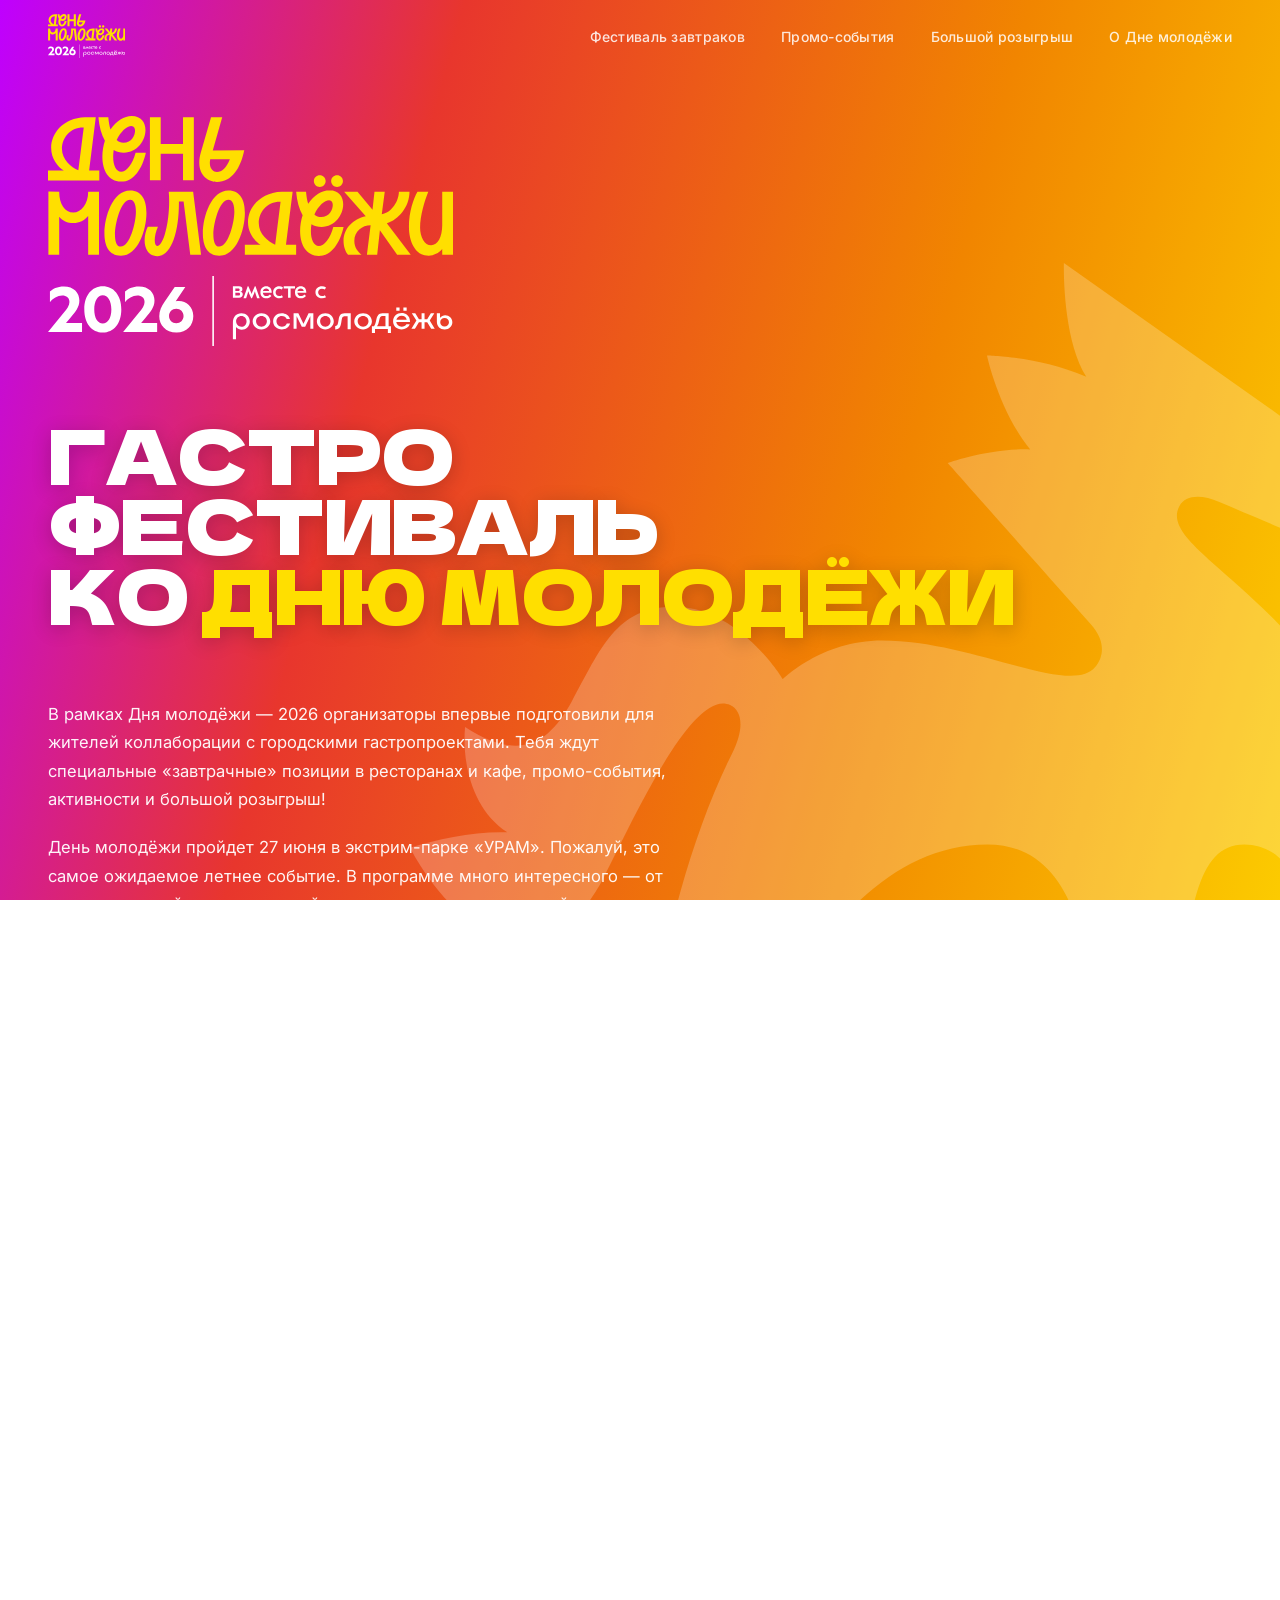
==== horeca/index.html @ f7ca3c24 "Deploying to deploy from @ badbedbett/Youthfestival-deploy@2f81ceb28177fd57f40071dd7252bf08f2e058a7 " ====
<!DOCTYPE html>
  <html lang="ru">
    <head>
      
      <meta charset="UTF-8" />
      <meta name="viewport" content="width=device-width, initial-scale=1.0" />
      <title>День молодёжи 2026 — гастропроекты</title>
      <meta name="description" content="Промо-события, фестиваль завтраков и гастропроекты в преддверии Дня молодёжи 2026 в Казани." />
      <meta property="og:type" content="website" />
      <meta property="og:locale" content="ru_RU" />
      <meta property="og:title" content="День молодёжи 2026 — гастропроекты" />
      <meta property="og:description" content="Промо-события, фестиваль завтраков и гастропроекты в преддверии Дня молодёжи 2026 в Казани." />
      <meta property="og:url" content="https://деньмолодежитатарстан.рф/horeca/" />
      <meta name="twitter:card" content="summary" />
      <meta name="twitter:title" content="День молодёжи 2026 — гастропроекты" />
      <meta name="twitter:description" content="Промо-события, фестиваль завтраков и гастропроекты в преддверии Дня молодёжи 2026 в Казани." />
      <meta name="robots" content="noindex, nofollow" />
      <style>html, body { height: 100%; margin: 0; } #root { height: 100%; }</style>
      
      <script type="module" crossorigin src="/horeca/assets/index-CWPkBx2n.js"></script>
      <link rel="stylesheet" crossorigin href="/horeca/assets/index-D0UgKjIo.css">
    </head>

    <body>
      
      <div id="root"></div>
      
    </body>
  </html>
---- horeca/assets/index-D0UgKjIo.css ----
@import"https://fonts.googleapis.com/css2?family=Dela+Gothic+One&family=Inter:ital,opsz,wght@0,14..32,100..900;1,14..32,100..900&display=swap";.hero-partners-grid{display:grid;grid-template-columns:repeat(5,minmax(0,1fr));gap:10px}.hero-partner-cell{background:#ffffff1f;-webkit-backdrop-filter:blur(8px);backdrop-filter:blur(8px);border:1.5px solid rgba(255,255,255,.25);border-radius:10px;padding:12px 10px;min-height:72px;display:flex;align-items:center;justify-content:center;transition:background .2s,border-color .2s,transform .2s;box-sizing:border-box}.hero-partner-cell:hover{background:#fff3;border-color:#fff6;transform:translateY(-2px)}.hero-partner-logo-wrap{display:flex;align-items:center;justify-content:center;width:100%;max-width:100%;line-height:0}.hero-partner-cell--featured{grid-column:1 / -1;justify-self:center;width:calc((100% - 40px)/5);min-width:0;max-width:220px;padding:14px 12px;min-height:72px}@media(max-width:768px){.hero-partners-grid{grid-template-columns:repeat(12,minmax(0,1fr));gap:8px}.hero-partner-cell{grid-column:span 3;min-height:64px;padding:10px 8px}.hero-partner-cell:nth-child(9){grid-column:1 / span 3}.hero-partner-cell:nth-child(10){grid-column:4 / span 3}.hero-partner-cell--featured{grid-column:1 / -1;justify-self:center;width:calc((100% - 24px)/4);max-width:none;padding:10px 8px;min-height:64px}}@media(max-width:480px){.hero-partner-cell{min-height:56px;padding:8px 6px}.hero-partner-cell--featured{min-height:56px}}.giveaway-partners-grid{display:grid;grid-template-columns:repeat(5,minmax(0,1fr));gap:clamp(10px,1.4vw,16px);align-items:center}.giveaway-partner-cell{display:flex;align-items:center;justify-content:center;line-height:0;transition:transform .25s ease}.giveaway-partner-cell:hover{transform:translateY(-2px)}.giveaway-partner-logo{width:100%;height:auto;display:block}@media(max-width:1100px){.giveaway-partners-grid{grid-template-columns:repeat(4,minmax(0,1fr));gap:12px}}@media(max-width:768px){.giveaway-partners-grid{grid-template-columns:repeat(4,minmax(0,1fr));gap:10px}}@media(max-width:520px){.giveaway-partners-grid{grid-template-columns:repeat(2,minmax(0,1fr));gap:8px}}/*! tailwindcss v4.1.12 | MIT License | https://tailwindcss.com */@layer properties{@supports (((-webkit-hyphens:none)) and (not (margin-trim:inline))) or ((-moz-orient:inline) and (not (color:rgb(from red r g b)))){*,:before,:after,::backdrop{--tw-translate-x:0;--tw-translate-y:0;--tw-translate-z:0;--tw-rotate-x:initial;--tw-rotate-y:initial;--tw-rotate-z:initial;--tw-skew-x:initial;--tw-skew-y:initial;--tw-space-x-reverse:0;--tw-border-style:solid;--tw-leading:initial;--tw-font-weight:initial;--tw-tracking:initial;--tw-ordinal:initial;--tw-slashed-zero:initial;--tw-numeric-figure:initial;--tw-numeric-spacing:initial;--tw-numeric-fraction:initial;--tw-shadow:0 0 #0000;--tw-shadow-color:initial;--tw-shadow-alpha:100%;--tw-inset-shadow:0 0 #0000;--tw-inset-shadow-color:initial;--tw-inset-shadow-alpha:100%;--tw-ring-color:initial;--tw-ring-shadow:0 0 #0000;--tw-inset-ring-color:initial;--tw-inset-ring-shadow:0 0 #0000;--tw-ring-inset:initial;--tw-ring-offset-width:0px;--tw-ring-offset-color:#fff;--tw-ring-offset-shadow:0 0 #0000;--tw-outline-style:solid;--tw-blur:initial;--tw-brightness:initial;--tw-contrast:initial;--tw-grayscale:initial;--tw-hue-rotate:initial;--tw-invert:initial;--tw-opacity:initial;--tw-saturate:initial;--tw-sepia:initial;--tw-drop-shadow:initial;--tw-drop-shadow-color:initial;--tw-drop-shadow-alpha:100%;--tw-drop-shadow-size:initial;--tw-duration:initial;--tw-ease:initial;--tw-content:"";--tw-animation-delay:0s;--tw-animation-direction:normal;--tw-animation-duration:initial;--tw-animation-fill-mode:none;--tw-animation-iteration-count:1;--tw-enter-blur:0;--tw-enter-opacity:1;--tw-enter-rotate:0;--tw-enter-scale:1;--tw-enter-translate-x:0;--tw-enter-translate-y:0;--tw-exit-blur:0;--tw-exit-opacity:1;--tw-exit-rotate:0;--tw-exit-scale:1;--tw-exit-translate-x:0;--tw-exit-translate-y:0}}}@layer theme{:root,:host{--font-sans:ui-sans-serif,system-ui,sans-serif,"Apple Color Emoji","Segoe UI Emoji","Segoe UI Symbol","Noto Color Emoji";--font-mono:ui-monospace,SFMono-Regular,Menlo,Monaco,Consolas,"Liberation Mono","Courier New",monospace;--color-gray-100:oklch(96.7% .003 264.542);--color-black:#000;--color-white:#fff;--spacing:.25rem;--container-sm:24rem;--container-lg:32rem;--text-xs:.75rem;--text-xs--line-height:calc(1/.75);--text-sm:.875rem;--text-sm--line-height:calc(1.25/.875);--text-base:1rem;--text-base--line-height: 1.5 ;--text-lg:1.125rem;--text-lg--line-height:calc(1.75/1.125);--text-xl:1.25rem;--text-2xl:1.5rem;--font-weight-normal:400;--font-weight-medium:500;--font-weight-semibold:600;--tracking-tight:-.025em;--tracking-widest:.1em;--leading-relaxed:1.625;--radius-xs:.125rem;--ease-in-out:cubic-bezier(.4,0,.2,1);--animate-pulse:pulse 2s cubic-bezier(.4,0,.6,1)infinite;--aspect-video:16/9;--default-transition-duration:.15s;--default-transition-timing-function:cubic-bezier(.4,0,.2,1);--default-font-family:var(--font-sans);--default-mono-font-family:var(--font-mono);--color-border:var(--border)}}@layer base{*,:after,:before,::backdrop{box-sizing:border-box;border:0 solid;margin:0;padding:0}::file-selector-button{box-sizing:border-box;border:0 solid;margin:0;padding:0}html,:host{-webkit-text-size-adjust:100%;-moz-tab-size:4;tab-size:4;line-height:1.5;font-family:var(--default-font-family,ui-sans-serif,system-ui,sans-serif,"Apple Color Emoji","Segoe UI Emoji","Segoe UI Symbol","Noto Color Emoji");font-feature-settings:var(--default-font-feature-settings,normal);font-variation-settings:var(--default-font-variation-settings,normal);-webkit-tap-highlight-color:transparent}hr{height:0;color:inherit;border-top-width:1px}abbr:where([title]){-webkit-text-decoration:underline dotted;text-decoration:underline dotted}h1,h2,h3,h4,h5,h6{font-size:inherit;font-weight:inherit}a{color:inherit;-webkit-text-decoration:inherit;text-decoration:inherit}b,strong{font-weight:bolder}code,kbd,samp,pre{font-family:var(--default-mono-font-family,ui-monospace,SFMono-Regular,Menlo,Monaco,Consolas,"Liberation Mono","Courier New",monospace);font-feature-settings:var(--default-mono-font-feature-settings,normal);font-variation-settings:var(--default-mono-font-variation-settings,normal);font-size:1em}small{font-size:80%}sub,sup{vertical-align:baseline;font-size:75%;line-height:0;position:relative}sub{bottom:-.25em}sup{top:-.5em}table{text-indent:0;border-color:inherit;border-collapse:collapse}:-moz-focusring{outline:auto}progress{vertical-align:baseline}summary{display:list-item}ol,ul,menu{list-style:none}img,svg,video,canvas,audio,iframe,embed,object{vertical-align:middle;display:block}img,video{max-width:100%;height:auto}button,input,select,optgroup,textarea{font:inherit;font-feature-settings:inherit;font-variation-settings:inherit;letter-spacing:inherit;color:inherit;opacity:1;background-color:#0000;border-radius:0}::file-selector-button{font:inherit;font-feature-settings:inherit;font-variation-settings:inherit;letter-spacing:inherit;color:inherit;opacity:1;background-color:#0000;border-radius:0}:where(select:is([multiple],[size])) optgroup{font-weight:bolder}:where(select:is([multiple],[size])) optgroup option{padding-inline-start:20px}::file-selector-button{margin-inline-end:4px}::placeholder{opacity:1}@supports (not ((-webkit-appearance:-apple-pay-button))) or (contain-intrinsic-size:1px){::placeholder{color:currentColor}@supports (color:color-mix(in lab,red,red)){::placeholder{color:color-mix(in oklab,currentcolor 50%,transparent)}}}textarea{resize:vertical}::-webkit-search-decoration{-webkit-appearance:none}::-webkit-date-and-time-value{min-height:1lh;text-align:inherit}::-webkit-datetime-edit{display:inline-flex}::-webkit-datetime-edit-fields-wrapper{padding:0}::-webkit-datetime-edit{padding-block:0}::-webkit-datetime-edit-year-field{padding-block:0}::-webkit-datetime-edit-month-field{padding-block:0}::-webkit-datetime-edit-day-field{padding-block:0}::-webkit-datetime-edit-hour-field{padding-block:0}::-webkit-datetime-edit-minute-field{padding-block:0}::-webkit-datetime-edit-second-field{padding-block:0}::-webkit-datetime-edit-millisecond-field{padding-block:0}::-webkit-datetime-edit-meridiem-field{padding-block:0}::-webkit-calendar-picker-indicator{line-height:1}:-moz-ui-invalid{box-shadow:none}button,input:where([type=button],[type=reset],[type=submit]){-webkit-appearance:button;-moz-appearance:button;appearance:button}::file-selector-button{-webkit-appearance:button;-moz-appearance:button;appearance:button}::-webkit-inner-spin-button{height:auto}::-webkit-outer-spin-button{height:auto}[hidden]:where(:not([hidden=until-found])){display:none!important}*{border-color:var(--border);outline-color:var(--ring)}@supports (color:color-mix(in lab,red,red)){*{outline-color:color-mix(in oklab,var(--ring)50%,transparent)}}body{background-color:var(--background);color:var(--foreground)}html{font-size:var(--font-size)}h1{font-size:var(--text-2xl);font-weight:var(--font-weight-medium);line-height:1.5}h2{font-size:var(--text-xl);font-weight:var(--font-weight-medium);line-height:1.5}h3{font-size:var(--text-lg);font-weight:var(--font-weight-medium);line-height:1.5}h4,label,button{font-size:var(--text-base);font-weight:var(--font-weight-medium);line-height:1.5}input{font-size:var(--text-base);font-weight:var(--font-weight-normal);line-height:1.5}}@layer components;@layer utilities{.\@container\/card-header{container:card-header/inline-size}.pointer-events-none{pointer-events:none}.invisible{visibility:hidden}.sr-only{clip:rect(0,0,0,0);white-space:nowrap;border-width:0;width:1px;height:1px;margin:-1px;padding:0;position:absolute;overflow:hidden}.absolute{position:absolute}.fixed{position:fixed}.relative{position:relative}.inset-0{inset:calc(var(--spacing)*0)}.inset-x-0{inset-inline:calc(var(--spacing)*0)}.inset-y-0{inset-block:calc(var(--spacing)*0)}.-top-12{top:calc(var(--spacing)*-12)}.top-0{top:calc(var(--spacing)*0)}.top-1\.5{top:calc(var(--spacing)*1.5)}.top-1\/2{top:50%}.top-3\.5{top:calc(var(--spacing)*3.5)}.top-4{top:calc(var(--spacing)*4)}.top-\[1px\]{top:1px}.top-\[50\%\]{top:50%}.top-\[60\%\]{top:60%}.top-full{top:100%}.-right-12{right:calc(var(--spacing)*-12)}.right-0{right:calc(var(--spacing)*0)}.right-1{right:calc(var(--spacing)*1)}.right-2{right:calc(var(--spacing)*2)}.right-3{right:calc(var(--spacing)*3)}.right-4{right:calc(var(--spacing)*4)}.-bottom-12{bottom:calc(var(--spacing)*-12)}.bottom-0{bottom:calc(var(--spacing)*0)}.-left-12{left:calc(var(--spacing)*-12)}.left-0{left:calc(var(--spacing)*0)}.left-1{left:calc(var(--spacing)*1)}.left-1\/2{left:50%}.left-2{left:calc(var(--spacing)*2)}.left-\[50\%\]{left:50%}.isolate{isolation:isolate}.z-10{z-index:10}.z-20{z-index:20}.z-50{z-index:50}.z-\[1\]{z-index:1}.col-start-2{grid-column-start:2}.row-span-2{grid-row:span 2/span 2}.row-start-1{grid-row-start:1}.container{width:100%}@media(min-width:40rem){.container{max-width:40rem}}@media(min-width:48rem){.container{max-width:48rem}}@media(min-width:64rem){.container{max-width:64rem}}@media(min-width:80rem){.container{max-width:80rem}}@media(min-width:96rem){.container{max-width:96rem}}.-mx-1{margin-inline:calc(var(--spacing)*-1)}.mx-2{margin-inline:calc(var(--spacing)*2)}.mx-3\.5{margin-inline:calc(var(--spacing)*3.5)}.mx-auto{margin-inline:auto}.my-0\.5{margin-block:calc(var(--spacing)*.5)}.my-1{margin-block:calc(var(--spacing)*1)}.-mt-4{margin-top:calc(var(--spacing)*-4)}.mt-1\.5{margin-top:calc(var(--spacing)*1.5)}.mt-2{margin-top:calc(var(--spacing)*2)}.mt-4{margin-top:calc(var(--spacing)*4)}.mt-auto{margin-top:auto}.-ml-4{margin-left:calc(var(--spacing)*-4)}.ml-1{margin-left:calc(var(--spacing)*1)}.ml-auto{margin-left:auto}.line-clamp-1{-webkit-line-clamp:1;-webkit-box-orient:vertical;display:-webkit-box;overflow:hidden}.block{display:block}.flex{display:flex}.grid{display:grid}.hidden{display:none}.inline-block{display:inline-block}.inline-flex{display:inline-flex}.table{display:table}.table-caption{display:table-caption}.table-cell{display:table-cell}.table-row{display:table-row}.field-sizing-content{field-sizing:content}.aspect-square{aspect-ratio:1}.aspect-video{aspect-ratio:var(--aspect-video)}.size-2{width:calc(var(--spacing)*2);height:calc(var(--spacing)*2)}.size-2\.5{width:calc(var(--spacing)*2.5);height:calc(var(--spacing)*2.5)}.size-3{width:calc(var(--spacing)*3);height:calc(var(--spacing)*3)}.size-3\.5{width:calc(var(--spacing)*3.5);height:calc(var(--spacing)*3.5)}.size-4{width:calc(var(--spacing)*4);height:calc(var(--spacing)*4)}.size-7{width:calc(var(--spacing)*7);height:calc(var(--spacing)*7)}.size-8{width:calc(var(--spacing)*8);height:calc(var(--spacing)*8)}.size-9{width:calc(var(--spacing)*9);height:calc(var(--spacing)*9)}.size-10{width:calc(var(--spacing)*10);height:calc(var(--spacing)*10)}.size-full{width:100%;height:100%}.h-1\.5{height:calc(var(--spacing)*1.5)}.h-2{height:calc(var(--spacing)*2)}.h-2\.5{height:calc(var(--spacing)*2.5)}.h-4{height:calc(var(--spacing)*4)}.h-5{height:calc(var(--spacing)*5)}.h-7{height:calc(var(--spacing)*7)}.h-8{height:calc(var(--spacing)*8)}.h-9{height:calc(var(--spacing)*9)}.h-10{height:calc(var(--spacing)*10)}.h-12{height:calc(var(--spacing)*12)}.h-\[1\.15rem\]{height:1.15rem}.h-\[calc\(100\%-1px\)\]{height:calc(100% - 1px)}.h-\[var\(--radix-navigation-menu-viewport-height\)\]{height:var(--radix-navigation-menu-viewport-height)}.h-\[var\(--radix-select-trigger-height\)\]{height:var(--radix-select-trigger-height)}.h-auto{height:auto}.h-full{height:100%}.h-px{height:1px}.h-svh{height:100svh}.max-h-\(--radix-context-menu-content-available-height\){max-height:var(--radix-context-menu-content-available-height)}.max-h-\(--radix-dropdown-menu-content-available-height\){max-height:var(--radix-dropdown-menu-content-available-height)}.max-h-\(--radix-select-content-available-height\){max-height:var(--radix-select-content-available-height)}.max-h-\[300px\]{max-height:300px}.min-h-0{min-height:calc(var(--spacing)*0)}.min-h-4{min-height:calc(var(--spacing)*4)}.min-h-16{min-height:calc(var(--spacing)*16)}.min-h-svh{min-height:100svh}.w-\(--sidebar-width\){width:var(--sidebar-width)}.w-0{width:calc(var(--spacing)*0)}.w-1{width:calc(var(--spacing)*1)}.w-2{width:calc(var(--spacing)*2)}.w-2\.5{width:calc(var(--spacing)*2.5)}.w-3{width:calc(var(--spacing)*3)}.w-3\/4{width:75%}.w-4{width:calc(var(--spacing)*4)}.w-5{width:calc(var(--spacing)*5)}.w-8{width:calc(var(--spacing)*8)}.w-9{width:calc(var(--spacing)*9)}.w-64{width:calc(var(--spacing)*64)}.w-72{width:calc(var(--spacing)*72)}.w-\[100px\]{width:100px}.w-auto{width:auto}.w-fit{width:fit-content}.w-full{width:100%}.w-max{width:max-content}.w-px{width:1px}.max-w-\(--skeleton-width\){max-width:var(--skeleton-width)}.max-w-\[calc\(100\%-2rem\)\]{max-width:calc(100% - 2rem)}.max-w-max{max-width:max-content}.min-w-0{min-width:calc(var(--spacing)*0)}.min-w-5{min-width:calc(var(--spacing)*5)}.min-w-8{min-width:calc(var(--spacing)*8)}.min-w-9{min-width:calc(var(--spacing)*9)}.min-w-10{min-width:calc(var(--spacing)*10)}.min-w-\[8rem\]{min-width:8rem}.min-w-\[12rem\]{min-width:12rem}.min-w-\[var\(--radix-select-trigger-width\)\]{min-width:var(--radix-select-trigger-width)}.flex-1{flex:1}.shrink-0{flex-shrink:0}.grow{flex-grow:1}.grow-0{flex-grow:0}.basis-full{flex-basis:100%}.caption-bottom{caption-side:bottom}.border-collapse{border-collapse:collapse}.origin-\(--radix-context-menu-content-transform-origin\){transform-origin:var(--radix-context-menu-content-transform-origin)}.origin-\(--radix-dropdown-menu-content-transform-origin\){transform-origin:var(--radix-dropdown-menu-content-transform-origin)}.origin-\(--radix-hover-card-content-transform-origin\){transform-origin:var(--radix-hover-card-content-transform-origin)}.origin-\(--radix-menubar-content-transform-origin\){transform-origin:var(--radix-menubar-content-transform-origin)}.origin-\(--radix-popover-content-transform-origin\){transform-origin:var(--radix-popover-content-transform-origin)}.origin-\(--radix-select-content-transform-origin\){transform-origin:var(--radix-select-content-transform-origin)}.origin-\(--radix-tooltip-content-transform-origin\){transform-origin:var(--radix-tooltip-content-transform-origin)}.-translate-x-1\/2{--tw-translate-x: -50% ;translate:var(--tw-translate-x)var(--tw-translate-y)}.-translate-x-px{--tw-translate-x:-1px;translate:var(--tw-translate-x)var(--tw-translate-y)}.translate-x-\[-50\%\]{--tw-translate-x:-50%;translate:var(--tw-translate-x)var(--tw-translate-y)}.translate-x-px{--tw-translate-x:1px;translate:var(--tw-translate-x)var(--tw-translate-y)}.-translate-y-1\/2{--tw-translate-y: -50% ;translate:var(--tw-translate-x)var(--tw-translate-y)}.translate-y-0\.5{--tw-translate-y:calc(var(--spacing)*.5);translate:var(--tw-translate-x)var(--tw-translate-y)}.translate-y-\[-50\%\]{--tw-translate-y:-50%;translate:var(--tw-translate-x)var(--tw-translate-y)}.translate-y-\[calc\(-50\%_-_2px\)\]{--tw-translate-y: calc(-50% - 2px) ;translate:var(--tw-translate-x)var(--tw-translate-y)}.rotate-45{rotate:45deg}.rotate-90{rotate:90deg}.transform{transform:var(--tw-rotate-x,)var(--tw-rotate-y,)var(--tw-rotate-z,)var(--tw-skew-x,)var(--tw-skew-y,)}.animate-caret-blink{animation:1.25s ease-out infinite caret-blink}.animate-in{animation:enter var(--tw-animation-duration,var(--tw-duration,.15s))var(--tw-ease,ease)var(--tw-animation-delay,0s)var(--tw-animation-iteration-count,1)var(--tw-animation-direction,normal)var(--tw-animation-fill-mode,none)}.animate-pulse{animation:var(--animate-pulse)}.cursor-default{cursor:default}.touch-none{touch-action:none}.resize-none{resize:none}.scroll-my-1{scroll-margin-block:calc(var(--spacing)*1)}.scroll-py-1{scroll-padding-block:calc(var(--spacing)*1)}.list-none{list-style-type:none}.auto-rows-min{grid-auto-rows:min-content}.grid-cols-\[0_1fr\]{grid-template-columns:0 1fr}.grid-rows-\[auto_auto\]{grid-template-rows:auto auto}.flex-col{flex-direction:column}.flex-col-reverse{flex-direction:column-reverse}.flex-row{flex-direction:row}.flex-wrap{flex-wrap:wrap}.items-center{align-items:center}.items-end{align-items:flex-end}.items-start{align-items:flex-start}.items-stretch{align-items:stretch}.justify-between{justify-content:space-between}.justify-center{justify-content:center}.justify-items-start{justify-items:start}.gap-1{gap:calc(var(--spacing)*1)}.gap-1\.5{gap:calc(var(--spacing)*1.5)}.gap-2{gap:calc(var(--spacing)*2)}.gap-3{gap:calc(var(--spacing)*3)}.gap-4{gap:calc(var(--spacing)*4)}.gap-6{gap:calc(var(--spacing)*6)}:where(.space-x-1>:not(:last-child)){--tw-space-x-reverse:0;margin-inline-start:calc(calc(var(--spacing)*1)*var(--tw-space-x-reverse));margin-inline-end:calc(calc(var(--spacing)*1)*calc(1 - var(--tw-space-x-reverse)))}.gap-y-0\.5{row-gap:calc(var(--spacing)*.5)}.self-start{align-self:flex-start}.justify-self-end{justify-self:flex-end}.overflow-auto{overflow:auto}.overflow-hidden{overflow:hidden}.overflow-x-auto{overflow-x:auto}.overflow-x-hidden{overflow-x:hidden}.overflow-y-auto{overflow-y:auto}.rounded-\[2px\]{border-radius:2px}.rounded-\[4px\]{border-radius:4px}.rounded-\[inherit\]{border-radius:inherit}.rounded-full{border-radius:3.40282e38px}.rounded-lg{border-radius:var(--radius)}.rounded-md{border-radius:calc(var(--radius) - 2px)}.rounded-none{border-radius:0}.rounded-sm{border-radius:calc(var(--radius) - 4px)}.rounded-xl{border-radius:calc(var(--radius) + 4px)}.rounded-xs{border-radius:var(--radius-xs)}.rounded-tl-sm{border-top-left-radius:calc(var(--radius) - 4px)}.border{border-style:var(--tw-border-style);border-width:1px}.border-\[1\.5px\]{border-style:var(--tw-border-style);border-width:1.5px}.border-y{border-block-style:var(--tw-border-style);border-block-width:1px}.border-t{border-top-style:var(--tw-border-style);border-top-width:1px}.border-r{border-right-style:var(--tw-border-style);border-right-width:1px}.border-b{border-bottom-style:var(--tw-border-style);border-bottom-width:1px}.border-l{border-left-style:var(--tw-border-style);border-left-width:1px}.border-dashed{--tw-border-style:dashed;border-style:dashed}.border-\(--color-border\){border-color:var(--color-border)}.border-border\/50{border-color:var(--border)}@supports (color:color-mix(in lab,red,red)){.border-border\/50{border-color:color-mix(in oklab,var(--border)50%,transparent)}}.border-input{border-color:var(--input)}.border-primary{border-color:var(--primary)}.border-sidebar-border{border-color:var(--sidebar-border)}.border-transparent{border-color:#0000}.border-t-transparent{border-top-color:#0000}.border-l-transparent{border-left-color:#0000}.bg-\(--color-bg\){background-color:var(--color-bg)}.bg-accent{background-color:var(--accent)}.bg-background{background-color:var(--background)}.bg-black\/50{background-color:#00000080}@supports (color:color-mix(in lab,red,red)){.bg-black\/50{background-color:color-mix(in oklab,var(--color-black)50%,transparent)}}.bg-border{background-color:var(--border)}.bg-card{background-color:var(--card)}.bg-destructive{background-color:var(--destructive)}.bg-foreground{background-color:var(--foreground)}.bg-gray-100{background-color:var(--color-gray-100)}.bg-input-background{background-color:var(--input-background)}.bg-muted,.bg-muted\/50{background-color:var(--muted)}@supports (color:color-mix(in lab,red,red)){.bg-muted\/50{background-color:color-mix(in oklab,var(--muted)50%,transparent)}}.bg-popover{background-color:var(--popover)}.bg-primary,.bg-primary\/20{background-color:var(--primary)}@supports (color:color-mix(in lab,red,red)){.bg-primary\/20{background-color:color-mix(in oklab,var(--primary)20%,transparent)}}.bg-secondary{background-color:var(--secondary)}.bg-sidebar{background-color:var(--sidebar)}.bg-sidebar-border{background-color:var(--sidebar-border)}.bg-transparent{background-color:#0000}.fill-current{fill:currentColor}.fill-primary{fill:var(--primary)}.p-0{padding:calc(var(--spacing)*0)}.p-1{padding:calc(var(--spacing)*1)}.p-2{padding:calc(var(--spacing)*2)}.p-3{padding:calc(var(--spacing)*3)}.p-4{padding:calc(var(--spacing)*4)}.p-6{padding:calc(var(--spacing)*6)}.p-\[3px\]{padding:3px}.p-px{padding:1px}.px-1{padding-inline:calc(var(--spacing)*1)}.px-1\.5{padding-inline:calc(var(--spacing)*1.5)}.px-2{padding-inline:calc(var(--spacing)*2)}.px-2\.5{padding-inline:calc(var(--spacing)*2.5)}.px-3{padding-inline:calc(var(--spacing)*3)}.px-4{padding-inline:calc(var(--spacing)*4)}.px-6{padding-inline:calc(var(--spacing)*6)}.py-0\.5{padding-block:calc(var(--spacing)*.5)}.py-1{padding-block:calc(var(--spacing)*1)}.py-1\.5{padding-block:calc(var(--spacing)*1.5)}.py-2{padding-block:calc(var(--spacing)*2)}.py-3{padding-block:calc(var(--spacing)*3)}.py-4{padding-block:calc(var(--spacing)*4)}.py-6{padding-block:calc(var(--spacing)*6)}.pt-0{padding-top:calc(var(--spacing)*0)}.pt-1{padding-top:calc(var(--spacing)*1)}.pt-3{padding-top:calc(var(--spacing)*3)}.pt-4{padding-top:calc(var(--spacing)*4)}.pt-6{padding-top:calc(var(--spacing)*6)}.pr-2{padding-right:calc(var(--spacing)*2)}.pr-2\.5{padding-right:calc(var(--spacing)*2.5)}.pr-8{padding-right:calc(var(--spacing)*8)}.pb-3{padding-bottom:calc(var(--spacing)*3)}.pb-4{padding-bottom:calc(var(--spacing)*4)}.pb-6{padding-bottom:calc(var(--spacing)*6)}.pl-2{padding-left:calc(var(--spacing)*2)}.pl-4{padding-left:calc(var(--spacing)*4)}.pl-8{padding-left:calc(var(--spacing)*8)}.text-center{text-align:center}.text-left{text-align:left}.align-middle{vertical-align:middle}.font-mono{font-family:var(--font-mono)}.text-base{font-size:var(--text-base);line-height:var(--tw-leading,var(--text-base--line-height))}.text-lg{font-size:var(--text-lg);line-height:var(--tw-leading,var(--text-lg--line-height))}.text-sm{font-size:var(--text-sm);line-height:var(--tw-leading,var(--text-sm--line-height))}.text-xs{font-size:var(--text-xs);line-height:var(--tw-leading,var(--text-xs--line-height))}.text-\[0\.8rem\]{font-size:.8rem}.leading-none{--tw-leading:1;line-height:1}.font-medium{--tw-font-weight:var(--font-weight-medium);font-weight:var(--font-weight-medium)}.font-normal{--tw-font-weight:var(--font-weight-normal);font-weight:var(--font-weight-normal)}.font-semibold{--tw-font-weight:var(--font-weight-semibold);font-weight:var(--font-weight-semibold)}.tracking-tight{--tw-tracking:var(--tracking-tight);letter-spacing:var(--tracking-tight)}.tracking-widest{--tw-tracking:var(--tracking-widest);letter-spacing:var(--tracking-widest)}.text-balance{text-wrap:balance}.break-words{overflow-wrap:break-word}.whitespace-nowrap{white-space:nowrap}.text-accent-foreground{color:var(--accent-foreground)}.text-card-foreground{color:var(--card-foreground)}.text-current{color:currentColor}.text-destructive{color:var(--destructive)}.text-foreground{color:var(--foreground)}.text-muted-foreground{color:var(--muted-foreground)}.text-popover-foreground{color:var(--popover-foreground)}.text-primary{color:var(--primary)}.text-primary-foreground{color:var(--primary-foreground)}.text-secondary-foreground{color:var(--secondary-foreground)}.text-sidebar-foreground,.text-sidebar-foreground\/70{color:var(--sidebar-foreground)}@supports (color:color-mix(in lab,red,red)){.text-sidebar-foreground\/70{color:color-mix(in oklab,var(--sidebar-foreground)70%,transparent)}}.text-white{color:var(--color-white)}.uppercase{text-transform:uppercase}.italic{font-style:italic}.tabular-nums{--tw-numeric-spacing:tabular-nums;font-variant-numeric:var(--tw-ordinal,)var(--tw-slashed-zero,)var(--tw-numeric-figure,)var(--tw-numeric-spacing,)var(--tw-numeric-fraction,)}.underline-offset-4{text-underline-offset:4px}.opacity-50{opacity:.5}.opacity-70{opacity:.7}.shadow{--tw-shadow:0 1px 3px 0 var(--tw-shadow-color,#0000001a),0 1px 2px -1px var(--tw-shadow-color,#0000001a);box-shadow:var(--tw-inset-shadow),var(--tw-inset-ring-shadow),var(--tw-ring-offset-shadow),var(--tw-ring-shadow),var(--tw-shadow)}.shadow-\[0_0_0_1px_hsl\(var\(--sidebar-border\)\)\]{--tw-shadow:0 0 0 1px var(--tw-shadow-color,hsl(var(--sidebar-border)));box-shadow:var(--tw-inset-shadow),var(--tw-inset-ring-shadow),var(--tw-ring-offset-shadow),var(--tw-ring-shadow),var(--tw-shadow)}.shadow-lg{--tw-shadow:0 10px 15px -3px var(--tw-shadow-color,#0000001a),0 4px 6px -4px var(--tw-shadow-color,#0000001a);box-shadow:var(--tw-inset-shadow),var(--tw-inset-ring-shadow),var(--tw-ring-offset-shadow),var(--tw-ring-shadow),var(--tw-shadow)}.shadow-md{--tw-shadow:0 4px 6px -1px var(--tw-shadow-color,#0000001a),0 2px 4px -2px var(--tw-shadow-color,#0000001a);box-shadow:var(--tw-inset-shadow),var(--tw-inset-ring-shadow),var(--tw-ring-offset-shadow),var(--tw-ring-shadow),var(--tw-shadow)}.shadow-none{--tw-shadow:0 0 #0000;box-shadow:var(--tw-inset-shadow),var(--tw-inset-ring-shadow),var(--tw-ring-offset-shadow),var(--tw-ring-shadow),var(--tw-shadow)}.shadow-sm{--tw-shadow:0 1px 3px 0 var(--tw-shadow-color,#0000001a),0 1px 2px -1px var(--tw-shadow-color,#0000001a);box-shadow:var(--tw-inset-shadow),var(--tw-inset-ring-shadow),var(--tw-ring-offset-shadow),var(--tw-ring-shadow),var(--tw-shadow)}.shadow-xl{--tw-shadow:0 20px 25px -5px var(--tw-shadow-color,#0000001a),0 8px 10px -6px var(--tw-shadow-color,#0000001a);box-shadow:var(--tw-inset-shadow),var(--tw-inset-ring-shadow),var(--tw-ring-offset-shadow),var(--tw-ring-shadow),var(--tw-shadow)}.shadow-xs{--tw-shadow:0 1px 2px 0 var(--tw-shadow-color,#0000000d);box-shadow:var(--tw-inset-shadow),var(--tw-inset-ring-shadow),var(--tw-ring-offset-shadow),var(--tw-ring-shadow),var(--tw-shadow)}.ring-0{--tw-ring-shadow:var(--tw-ring-inset,)0 0 0 calc(0px + var(--tw-ring-offset-width))var(--tw-ring-color,currentcolor);box-shadow:var(--tw-inset-shadow),var(--tw-inset-ring-shadow),var(--tw-ring-offset-shadow),var(--tw-ring-shadow),var(--tw-shadow)}.ring-ring\/50{--tw-ring-color:var(--ring)}@supports (color:color-mix(in lab,red,red)){.ring-ring\/50{--tw-ring-color:color-mix(in oklab,var(--ring)50%,transparent)}}.ring-sidebar-ring{--tw-ring-color:var(--sidebar-ring)}.ring-offset-background{--tw-ring-offset-color:var(--background)}.outline-hidden{--tw-outline-style:none;outline-style:none}@media(forced-colors:active){.outline-hidden{outline-offset:2px;outline:2px solid #0000}}.outline{outline-style:var(--tw-outline-style);outline-width:1px}.filter{filter:var(--tw-blur,)var(--tw-brightness,)var(--tw-contrast,)var(--tw-grayscale,)var(--tw-hue-rotate,)var(--tw-invert,)var(--tw-saturate,)var(--tw-sepia,)var(--tw-drop-shadow,)}.transition{transition-property:color,background-color,border-color,outline-color,text-decoration-color,fill,stroke,--tw-gradient-from,--tw-gradient-via,--tw-gradient-to,opacity,box-shadow,transform,translate,scale,rotate,filter,-webkit-backdrop-filter,backdrop-filter,display,visibility,content-visibility,overlay,pointer-events;transition-timing-function:var(--tw-ease,var(--default-transition-timing-function));transition-duration:var(--tw-duration,var(--default-transition-duration))}.transition-\[color\,box-shadow\]{transition-property:color,box-shadow;transition-timing-function:var(--tw-ease,var(--default-transition-timing-function));transition-duration:var(--tw-duration,var(--default-transition-duration))}.transition-\[left\,right\,width\]{transition-property:left,right,width;transition-timing-function:var(--tw-ease,var(--default-transition-timing-function));transition-duration:var(--tw-duration,var(--default-transition-duration))}.transition-\[margin\,opacity\]{transition-property:margin,opacity;transition-timing-function:var(--tw-ease,var(--default-transition-timing-function));transition-duration:var(--tw-duration,var(--default-transition-duration))}.transition-\[width\,height\,padding\]{transition-property:width,height,padding;transition-timing-function:var(--tw-ease,var(--default-transition-timing-function));transition-duration:var(--tw-duration,var(--default-transition-duration))}.transition-\[width\]{transition-property:width;transition-timing-function:var(--tw-ease,var(--default-transition-timing-function));transition-duration:var(--tw-duration,var(--default-transition-duration))}.transition-all{transition-property:all;transition-timing-function:var(--tw-ease,var(--default-transition-timing-function));transition-duration:var(--tw-duration,var(--default-transition-duration))}.transition-colors{transition-property:color,background-color,border-color,outline-color,text-decoration-color,fill,stroke,--tw-gradient-from,--tw-gradient-via,--tw-gradient-to;transition-timing-function:var(--tw-ease,var(--default-transition-timing-function));transition-duration:var(--tw-duration,var(--default-transition-duration))}.transition-opacity{transition-property:opacity;transition-timing-function:var(--tw-ease,var(--default-transition-timing-function));transition-duration:var(--tw-duration,var(--default-transition-duration))}.transition-shadow{transition-property:box-shadow;transition-timing-function:var(--tw-ease,var(--default-transition-timing-function));transition-duration:var(--tw-duration,var(--default-transition-duration))}.transition-transform{transition-property:transform,translate,scale,rotate;transition-timing-function:var(--tw-ease,var(--default-transition-timing-function));transition-duration:var(--tw-duration,var(--default-transition-duration))}.transition-none{transition-property:none}.duration-200{--tw-duration:.2s;transition-duration:.2s}.duration-300{--tw-duration:.3s;transition-duration:.3s}.duration-1000{--tw-duration:1s;transition-duration:1s}.ease-in-out{--tw-ease:var(--ease-in-out);transition-timing-function:var(--ease-in-out)}.ease-linear{--tw-ease:linear;transition-timing-function:linear}.fade-in-0{--tw-enter-opacity:0}.outline-none{--tw-outline-style:none;outline-style:none}.select-none{-webkit-user-select:none;user-select:none}.zoom-in-95{--tw-enter-scale:.95}.group-focus-within\/menu-item\:opacity-100:is(:where(.group\/menu-item):focus-within *){opacity:1}@media(hover:hover){.group-hover\/menu-item\:opacity-100:is(:where(.group\/menu-item):hover *){opacity:1}}.group-has-data-\[sidebar\=menu-action\]\/menu-item\:pr-8:is(:where(.group\/menu-item):has([data-sidebar=menu-action]) *){padding-right:calc(var(--spacing)*8)}.group-data-\[collapsible\=icon\]\:-mt-8:is(:where(.group)[data-collapsible=icon] *){margin-top:calc(var(--spacing)*-8)}.group-data-\[collapsible\=icon\]\:hidden:is(:where(.group)[data-collapsible=icon] *){display:none}.group-data-\[collapsible\=icon\]\:size-8\!:is(:where(.group)[data-collapsible=icon] *){width:calc(var(--spacing)*8)!important;height:calc(var(--spacing)*8)!important}.group-data-\[collapsible\=icon\]\:w-\(--sidebar-width-icon\):is(:where(.group)[data-collapsible=icon] *){width:var(--sidebar-width-icon)}.group-data-\[collapsible\=icon\]\:w-\[calc\(var\(--sidebar-width-icon\)\+\(--spacing\(4\)\)\)\]:is(:where(.group)[data-collapsible=icon] *){width:calc(var(--sidebar-width-icon) + (calc(var(--spacing)*4)))}.group-data-\[collapsible\=icon\]\:w-\[calc\(var\(--sidebar-width-icon\)\+\(--spacing\(4\)\)\+2px\)\]:is(:where(.group)[data-collapsible=icon] *){width:calc(var(--sidebar-width-icon) + (calc(var(--spacing)*4)) + 2px)}.group-data-\[collapsible\=icon\]\:overflow-hidden:is(:where(.group)[data-collapsible=icon] *){overflow:hidden}.group-data-\[collapsible\=icon\]\:p-0\!:is(:where(.group)[data-collapsible=icon] *){padding:calc(var(--spacing)*0)!important}.group-data-\[collapsible\=icon\]\:p-2\!:is(:where(.group)[data-collapsible=icon] *){padding:calc(var(--spacing)*2)!important}.group-data-\[collapsible\=icon\]\:opacity-0:is(:where(.group)[data-collapsible=icon] *){opacity:0}.group-data-\[collapsible\=offcanvas\]\:right-\[calc\(var\(--sidebar-width\)\*-1\)\]:is(:where(.group)[data-collapsible=offcanvas] *){right:calc(var(--sidebar-width)*-1)}.group-data-\[collapsible\=offcanvas\]\:left-\[calc\(var\(--sidebar-width\)\*-1\)\]:is(:where(.group)[data-collapsible=offcanvas] *){left:calc(var(--sidebar-width)*-1)}.group-data-\[collapsible\=offcanvas\]\:w-0:is(:where(.group)[data-collapsible=offcanvas] *){width:calc(var(--spacing)*0)}.group-data-\[collapsible\=offcanvas\]\:translate-x-0:is(:where(.group)[data-collapsible=offcanvas] *){--tw-translate-x:calc(var(--spacing)*0);translate:var(--tw-translate-x)var(--tw-translate-y)}.group-data-\[disabled\=true\]\:pointer-events-none:is(:where(.group)[data-disabled=true] *){pointer-events:none}.group-data-\[disabled\=true\]\:opacity-50:is(:where(.group)[data-disabled=true] *){opacity:.5}.group-data-\[side\=left\]\:-right-4:is(:where(.group)[data-side=left] *){right:calc(var(--spacing)*-4)}.group-data-\[side\=left\]\:border-r:is(:where(.group)[data-side=left] *){border-right-style:var(--tw-border-style);border-right-width:1px}.group-data-\[side\=right\]\:left-0:is(:where(.group)[data-side=right] *){left:calc(var(--spacing)*0)}.group-data-\[side\=right\]\:rotate-180:is(:where(.group)[data-side=right] *){rotate:180deg}.group-data-\[side\=right\]\:border-l:is(:where(.group)[data-side=right] *){border-left-style:var(--tw-border-style);border-left-width:1px}.group-data-\[state\=open\]\:rotate-180:is(:where(.group)[data-state=open] *){rotate:180deg}.group-data-\[variant\=floating\]\:rounded-lg:is(:where(.group)[data-variant=floating] *){border-radius:var(--radius)}.group-data-\[variant\=floating\]\:border:is(:where(.group)[data-variant=floating] *){border-style:var(--tw-border-style);border-width:1px}.group-data-\[variant\=floating\]\:border-sidebar-border:is(:where(.group)[data-variant=floating] *){border-color:var(--sidebar-border)}.group-data-\[variant\=floating\]\:shadow-sm:is(:where(.group)[data-variant=floating] *){--tw-shadow:0 1px 3px 0 var(--tw-shadow-color,#0000001a),0 1px 2px -1px var(--tw-shadow-color,#0000001a);box-shadow:var(--tw-inset-shadow),var(--tw-inset-ring-shadow),var(--tw-ring-offset-shadow),var(--tw-ring-shadow),var(--tw-shadow)}.group-data-\[vaul-drawer-direction\=bottom\]\/drawer-content\:block:is(:where(.group\/drawer-content)[data-vaul-drawer-direction=bottom] *){display:block}.group-data-\[viewport\=false\]\/navigation-menu\:top-full:is(:where(.group\/navigation-menu)[data-viewport=false] *){top:100%}.group-data-\[viewport\=false\]\/navigation-menu\:mt-1\.5:is(:where(.group\/navigation-menu)[data-viewport=false] *){margin-top:calc(var(--spacing)*1.5)}.group-data-\[viewport\=false\]\/navigation-menu\:overflow-hidden:is(:where(.group\/navigation-menu)[data-viewport=false] *){overflow:hidden}.group-data-\[viewport\=false\]\/navigation-menu\:rounded-md:is(:where(.group\/navigation-menu)[data-viewport=false] *){border-radius:calc(var(--radius) - 2px)}.group-data-\[viewport\=false\]\/navigation-menu\:border:is(:where(.group\/navigation-menu)[data-viewport=false] *){border-style:var(--tw-border-style);border-width:1px}.group-data-\[viewport\=false\]\/navigation-menu\:bg-popover:is(:where(.group\/navigation-menu)[data-viewport=false] *){background-color:var(--popover)}.group-data-\[viewport\=false\]\/navigation-menu\:text-popover-foreground:is(:where(.group\/navigation-menu)[data-viewport=false] *){color:var(--popover-foreground)}.group-data-\[viewport\=false\]\/navigation-menu\:shadow:is(:where(.group\/navigation-menu)[data-viewport=false] *){--tw-shadow:0 1px 3px 0 var(--tw-shadow-color,#0000001a),0 1px 2px -1px var(--tw-shadow-color,#0000001a);box-shadow:var(--tw-inset-shadow),var(--tw-inset-ring-shadow),var(--tw-ring-offset-shadow),var(--tw-ring-shadow),var(--tw-shadow)}.group-data-\[viewport\=false\]\/navigation-menu\:duration-200:is(:where(.group\/navigation-menu)[data-viewport=false] *){--tw-duration:.2s;transition-duration:.2s}@media(hover:hover){.peer-hover\/menu-button\:text-sidebar-accent-foreground:is(:where(.peer\/menu-button):hover~*){color:var(--sidebar-accent-foreground)}}.peer-disabled\:cursor-not-allowed:is(:where(.peer):disabled~*){cursor:not-allowed}.peer-disabled\:opacity-50:is(:where(.peer):disabled~*){opacity:.5}.peer-data-\[active\=true\]\/menu-button\:text-sidebar-accent-foreground:is(:where(.peer\/menu-button)[data-active=true]~*){color:var(--sidebar-accent-foreground)}.peer-data-\[size\=default\]\/menu-button\:top-1\.5:is(:where(.peer\/menu-button)[data-size=default]~*){top:calc(var(--spacing)*1.5)}.peer-data-\[size\=lg\]\/menu-button\:top-2\.5:is(:where(.peer\/menu-button)[data-size=lg]~*){top:calc(var(--spacing)*2.5)}.peer-data-\[size\=sm\]\/menu-button\:top-1:is(:where(.peer\/menu-button)[data-size=sm]~*){top:calc(var(--spacing)*1)}.selection\:bg-primary ::selection{background-color:var(--primary)}.selection\:bg-primary::selection{background-color:var(--primary)}.selection\:text-primary-foreground ::selection{color:var(--primary-foreground)}.selection\:text-primary-foreground::selection{color:var(--primary-foreground)}.file\:inline-flex::file-selector-button{display:inline-flex}.file\:h-7::file-selector-button{height:calc(var(--spacing)*7)}.file\:border-0::file-selector-button{border-style:var(--tw-border-style);border-width:0}.file\:bg-transparent::file-selector-button{background-color:#0000}.file\:text-sm::file-selector-button{font-size:var(--text-sm);line-height:var(--tw-leading,var(--text-sm--line-height))}.file\:font-medium::file-selector-button{--tw-font-weight:var(--font-weight-medium);font-weight:var(--font-weight-medium)}.file\:text-foreground::file-selector-button{color:var(--foreground)}.placeholder\:text-muted-foreground::placeholder{color:var(--muted-foreground)}.after\:absolute:after{content:var(--tw-content);position:absolute}.after\:-inset-2:after{content:var(--tw-content);inset:calc(var(--spacing)*-2)}.after\:inset-y-0:after{content:var(--tw-content);inset-block:calc(var(--spacing)*0)}.after\:left-1\/2:after{content:var(--tw-content);left:50%}.after\:w-1:after{content:var(--tw-content);width:calc(var(--spacing)*1)}.after\:w-\[2px\]:after{content:var(--tw-content);width:2px}.after\:-translate-x-1\/2:after{content:var(--tw-content);--tw-translate-x: -50% ;translate:var(--tw-translate-x)var(--tw-translate-y)}.group-data-\[collapsible\=offcanvas\]\:after\:left-full:is(:where(.group)[data-collapsible=offcanvas] *):after{content:var(--tw-content);left:100%}.first\:rounded-l-md:first-child{border-top-left-radius:calc(var(--radius) - 2px);border-bottom-left-radius:calc(var(--radius) - 2px)}.first\:border-l:first-child{border-left-style:var(--tw-border-style);border-left-width:1px}.last\:rounded-r-md:last-child{border-top-right-radius:calc(var(--radius) - 2px);border-bottom-right-radius:calc(var(--radius) - 2px)}.last\:border-b-0:last-child{border-bottom-style:var(--tw-border-style);border-bottom-width:0}.focus-within\:relative:focus-within{position:relative}.focus-within\:z-20:focus-within{z-index:20}@media(hover:hover){.hover\:bg-accent:hover{background-color:var(--accent)}.hover\:bg-destructive\/90:hover{background-color:var(--destructive)}@supports (color:color-mix(in lab,red,red)){.hover\:bg-destructive\/90:hover{background-color:color-mix(in oklab,var(--destructive)90%,transparent)}}.hover\:bg-muted:hover,.hover\:bg-muted\/50:hover{background-color:var(--muted)}@supports (color:color-mix(in lab,red,red)){.hover\:bg-muted\/50:hover{background-color:color-mix(in oklab,var(--muted)50%,transparent)}}.hover\:bg-primary:hover,.hover\:bg-primary\/90:hover{background-color:var(--primary)}@supports (color:color-mix(in lab,red,red)){.hover\:bg-primary\/90:hover{background-color:color-mix(in oklab,var(--primary)90%,transparent)}}.hover\:bg-secondary\/80:hover{background-color:var(--secondary)}@supports (color:color-mix(in lab,red,red)){.hover\:bg-secondary\/80:hover{background-color:color-mix(in oklab,var(--secondary)80%,transparent)}}.hover\:bg-sidebar-accent:hover{background-color:var(--sidebar-accent)}.hover\:text-accent-foreground:hover{color:var(--accent-foreground)}.hover\:text-foreground:hover{color:var(--foreground)}.hover\:text-muted-foreground:hover{color:var(--muted-foreground)}.hover\:text-primary-foreground:hover{color:var(--primary-foreground)}.hover\:text-sidebar-accent-foreground:hover{color:var(--sidebar-accent-foreground)}.hover\:underline:hover{text-decoration-line:underline}.hover\:opacity-100:hover{opacity:1}.hover\:shadow-\[0_0_0_1px_hsl\(var\(--sidebar-accent\)\)\]:hover{--tw-shadow:0 0 0 1px var(--tw-shadow-color,hsl(var(--sidebar-accent)));box-shadow:var(--tw-inset-shadow),var(--tw-inset-ring-shadow),var(--tw-ring-offset-shadow),var(--tw-ring-shadow),var(--tw-shadow)}.hover\:ring-4:hover{--tw-ring-shadow:var(--tw-ring-inset,)0 0 0 calc(4px + var(--tw-ring-offset-width))var(--tw-ring-color,currentcolor);box-shadow:var(--tw-inset-shadow),var(--tw-inset-ring-shadow),var(--tw-ring-offset-shadow),var(--tw-ring-shadow),var(--tw-shadow)}.hover\:group-data-\[collapsible\=offcanvas\]\:bg-sidebar:hover:is(:where(.group)[data-collapsible=offcanvas] *){background-color:var(--sidebar)}.hover\:after\:bg-sidebar-border:hover:after{content:var(--tw-content);background-color:var(--sidebar-border)}}.focus\:z-10:focus{z-index:10}.focus\:bg-accent:focus{background-color:var(--accent)}.focus\:bg-primary:focus{background-color:var(--primary)}.focus\:text-accent-foreground:focus{color:var(--accent-foreground)}.focus\:text-primary-foreground:focus{color:var(--primary-foreground)}.focus\:ring-2:focus{--tw-ring-shadow:var(--tw-ring-inset,)0 0 0 calc(2px + var(--tw-ring-offset-width))var(--tw-ring-color,currentcolor);box-shadow:var(--tw-inset-shadow),var(--tw-inset-ring-shadow),var(--tw-ring-offset-shadow),var(--tw-ring-shadow),var(--tw-shadow)}.focus\:ring-ring:focus{--tw-ring-color:var(--ring)}.focus\:ring-offset-2:focus{--tw-ring-offset-width:2px;--tw-ring-offset-shadow:var(--tw-ring-inset,)0 0 0 var(--tw-ring-offset-width)var(--tw-ring-offset-color)}.focus\:outline-hidden:focus{--tw-outline-style:none;outline-style:none}@media(forced-colors:active){.focus\:outline-hidden:focus{outline-offset:2px;outline:2px solid #0000}}.focus-visible\:z-10:focus-visible{z-index:10}.focus-visible\:border-ring:focus-visible{border-color:var(--ring)}.focus-visible\:ring-1:focus-visible{--tw-ring-shadow:var(--tw-ring-inset,)0 0 0 calc(1px + var(--tw-ring-offset-width))var(--tw-ring-color,currentcolor);box-shadow:var(--tw-inset-shadow),var(--tw-inset-ring-shadow),var(--tw-ring-offset-shadow),var(--tw-ring-shadow),var(--tw-shadow)}.focus-visible\:ring-2:focus-visible{--tw-ring-shadow:var(--tw-ring-inset,)0 0 0 calc(2px + var(--tw-ring-offset-width))var(--tw-ring-color,currentcolor);box-shadow:var(--tw-inset-shadow),var(--tw-inset-ring-shadow),var(--tw-ring-offset-shadow),var(--tw-ring-shadow),var(--tw-shadow)}.focus-visible\:ring-4:focus-visible{--tw-ring-shadow:var(--tw-ring-inset,)0 0 0 calc(4px + var(--tw-ring-offset-width))var(--tw-ring-color,currentcolor);box-shadow:var(--tw-inset-shadow),var(--tw-inset-ring-shadow),var(--tw-ring-offset-shadow),var(--tw-ring-shadow),var(--tw-shadow)}.focus-visible\:ring-\[3px\]:focus-visible{--tw-ring-shadow:var(--tw-ring-inset,)0 0 0 calc(3px + var(--tw-ring-offset-width))var(--tw-ring-color,currentcolor);box-shadow:var(--tw-inset-shadow),var(--tw-inset-ring-shadow),var(--tw-ring-offset-shadow),var(--tw-ring-shadow),var(--tw-shadow)}.focus-visible\:ring-destructive\/20:focus-visible{--tw-ring-color:var(--destructive)}@supports (color:color-mix(in lab,red,red)){.focus-visible\:ring-destructive\/20:focus-visible{--tw-ring-color:color-mix(in oklab,var(--destructive)20%,transparent)}}.focus-visible\:ring-ring:focus-visible,.focus-visible\:ring-ring\/50:focus-visible{--tw-ring-color:var(--ring)}@supports (color:color-mix(in lab,red,red)){.focus-visible\:ring-ring\/50:focus-visible{--tw-ring-color:color-mix(in oklab,var(--ring)50%,transparent)}}.focus-visible\:ring-offset-1:focus-visible{--tw-ring-offset-width:1px;--tw-ring-offset-shadow:var(--tw-ring-inset,)0 0 0 var(--tw-ring-offset-width)var(--tw-ring-offset-color)}.focus-visible\:outline-hidden:focus-visible{--tw-outline-style:none;outline-style:none}@media(forced-colors:active){.focus-visible\:outline-hidden:focus-visible{outline-offset:2px;outline:2px solid #0000}}.focus-visible\:outline-1:focus-visible{outline-style:var(--tw-outline-style);outline-width:1px}.focus-visible\:outline-ring:focus-visible{outline-color:var(--ring)}.active\:bg-sidebar-accent:active{background-color:var(--sidebar-accent)}.active\:text-sidebar-accent-foreground:active{color:var(--sidebar-accent-foreground)}.disabled\:pointer-events-none:disabled{pointer-events:none}.disabled\:cursor-not-allowed:disabled{cursor:not-allowed}.disabled\:opacity-50:disabled{opacity:.5}:where([data-side=left]) .in-data-\[side\=left\]\:cursor-w-resize{cursor:w-resize}:where([data-side=right]) .in-data-\[side\=right\]\:cursor-e-resize{cursor:e-resize}.has-disabled\:opacity-50:has(:disabled){opacity:.5}.has-data-\[slot\=card-action\]\:grid-cols-\[1fr_auto\]:has([data-slot=card-action]){grid-template-columns:1fr auto}.has-data-\[variant\=inset\]\:bg-sidebar:has([data-variant=inset]){background-color:var(--sidebar)}.has-\[\>svg\]\:grid-cols-\[calc\(var\(--spacing\)\*4\)_1fr\]:has(>svg){grid-template-columns:calc(var(--spacing)*4)1fr}.has-\[\>svg\]\:gap-x-3:has(>svg){column-gap:calc(var(--spacing)*3)}.has-\[\>svg\]\:px-2\.5:has(>svg){padding-inline:calc(var(--spacing)*2.5)}.has-\[\>svg\]\:px-3:has(>svg){padding-inline:calc(var(--spacing)*3)}.has-\[\>svg\]\:px-4:has(>svg){padding-inline:calc(var(--spacing)*4)}.aria-disabled\:pointer-events-none[aria-disabled=true]{pointer-events:none}.aria-disabled\:opacity-50[aria-disabled=true]{opacity:.5}.aria-invalid\:border-destructive[aria-invalid=true]{border-color:var(--destructive)}.aria-invalid\:ring-destructive\/20[aria-invalid=true]{--tw-ring-color:var(--destructive)}@supports (color:color-mix(in lab,red,red)){.aria-invalid\:ring-destructive\/20[aria-invalid=true]{--tw-ring-color:color-mix(in oklab,var(--destructive)20%,transparent)}}.aria-selected\:bg-accent[aria-selected=true]{background-color:var(--accent)}.aria-selected\:bg-primary[aria-selected=true]{background-color:var(--primary)}.aria-selected\:text-accent-foreground[aria-selected=true]{color:var(--accent-foreground)}.aria-selected\:text-muted-foreground[aria-selected=true]{color:var(--muted-foreground)}.aria-selected\:text-primary-foreground[aria-selected=true]{color:var(--primary-foreground)}.aria-selected\:opacity-100[aria-selected=true]{opacity:1}.data-\[active\=true\]\:z-10[data-active=true]{z-index:10}.data-\[active\=true\]\:border-ring[data-active=true]{border-color:var(--ring)}.data-\[active\=true\]\:bg-accent\/50[data-active=true]{background-color:var(--accent)}@supports (color:color-mix(in lab,red,red)){.data-\[active\=true\]\:bg-accent\/50[data-active=true]{background-color:color-mix(in oklab,var(--accent)50%,transparent)}}.data-\[active\=true\]\:bg-sidebar-accent[data-active=true]{background-color:var(--sidebar-accent)}.data-\[active\=true\]\:font-medium[data-active=true]{--tw-font-weight:var(--font-weight-medium);font-weight:var(--font-weight-medium)}.data-\[active\=true\]\:text-accent-foreground[data-active=true]{color:var(--accent-foreground)}.data-\[active\=true\]\:text-sidebar-accent-foreground[data-active=true]{color:var(--sidebar-accent-foreground)}.data-\[active\=true\]\:ring-\[3px\][data-active=true]{--tw-ring-shadow:var(--tw-ring-inset,)0 0 0 calc(3px + var(--tw-ring-offset-width))var(--tw-ring-color,currentcolor);box-shadow:var(--tw-inset-shadow),var(--tw-inset-ring-shadow),var(--tw-ring-offset-shadow),var(--tw-ring-shadow),var(--tw-shadow)}.data-\[active\=true\]\:ring-ring\/50[data-active=true]{--tw-ring-color:var(--ring)}@supports (color:color-mix(in lab,red,red)){.data-\[active\=true\]\:ring-ring\/50[data-active=true]{--tw-ring-color:color-mix(in oklab,var(--ring)50%,transparent)}}@media(hover:hover){.data-\[active\=true\]\:hover\:bg-accent[data-active=true]:hover{background-color:var(--accent)}}.data-\[active\=true\]\:focus\:bg-accent[data-active=true]:focus{background-color:var(--accent)}.data-\[active\=true\]\:aria-invalid\:border-destructive[data-active=true][aria-invalid=true]{border-color:var(--destructive)}.data-\[active\=true\]\:aria-invalid\:ring-destructive\/20[data-active=true][aria-invalid=true]{--tw-ring-color:var(--destructive)}@supports (color:color-mix(in lab,red,red)){.data-\[active\=true\]\:aria-invalid\:ring-destructive\/20[data-active=true][aria-invalid=true]{--tw-ring-color:color-mix(in oklab,var(--destructive)20%,transparent)}}.data-\[disabled\]\:pointer-events-none[data-disabled]{pointer-events:none}.data-\[disabled\]\:opacity-50[data-disabled]{opacity:.5}.data-\[disabled\=true\]\:pointer-events-none[data-disabled=true]{pointer-events:none}.data-\[disabled\=true\]\:opacity-50[data-disabled=true]{opacity:.5}.data-\[error\=true\]\:text-destructive[data-error=true]{color:var(--destructive)}.data-\[inset\]\:pl-8[data-inset]{padding-left:calc(var(--spacing)*8)}.data-\[motion\=from-end\]\:slide-in-from-right-52[data-motion=from-end]{--tw-enter-translate-x:calc(var(--spacing)*52)}.data-\[motion\=from-start\]\:slide-in-from-left-52[data-motion=from-start]{--tw-enter-translate-x:calc(var(--spacing)*52*-1)}.data-\[motion\=to-end\]\:slide-out-to-right-52[data-motion=to-end]{--tw-exit-translate-x:calc(var(--spacing)*52)}.data-\[motion\=to-start\]\:slide-out-to-left-52[data-motion=to-start]{--tw-exit-translate-x:calc(var(--spacing)*52*-1)}.data-\[motion\^\=from-\]\:animate-in[data-motion^=from-]{animation:enter var(--tw-animation-duration,var(--tw-duration,.15s))var(--tw-ease,ease)var(--tw-animation-delay,0s)var(--tw-animation-iteration-count,1)var(--tw-animation-direction,normal)var(--tw-animation-fill-mode,none)}.data-\[motion\^\=from-\]\:fade-in[data-motion^=from-]{--tw-enter-opacity:0}.data-\[motion\^\=to-\]\:animate-out[data-motion^=to-]{animation:exit var(--tw-animation-duration,var(--tw-duration,.15s))var(--tw-ease,ease)var(--tw-animation-delay,0s)var(--tw-animation-iteration-count,1)var(--tw-animation-direction,normal)var(--tw-animation-fill-mode,none)}.data-\[motion\^\=to-\]\:fade-out[data-motion^=to-]{--tw-exit-opacity:0}.data-\[orientation\=horizontal\]\:h-4[data-orientation=horizontal]{height:calc(var(--spacing)*4)}.data-\[orientation\=horizontal\]\:h-full[data-orientation=horizontal]{height:100%}.data-\[orientation\=horizontal\]\:h-px[data-orientation=horizontal]{height:1px}.data-\[orientation\=horizontal\]\:w-full[data-orientation=horizontal]{width:100%}.data-\[orientation\=vertical\]\:h-full[data-orientation=vertical]{height:100%}.data-\[orientation\=vertical\]\:min-h-44[data-orientation=vertical]{min-height:calc(var(--spacing)*44)}.data-\[orientation\=vertical\]\:w-1\.5[data-orientation=vertical]{width:calc(var(--spacing)*1.5)}.data-\[orientation\=vertical\]\:w-auto[data-orientation=vertical]{width:auto}.data-\[orientation\=vertical\]\:w-full[data-orientation=vertical]{width:100%}.data-\[orientation\=vertical\]\:w-px[data-orientation=vertical]{width:1px}.data-\[orientation\=vertical\]\:flex-col[data-orientation=vertical]{flex-direction:column}.data-\[panel-group-direction\=vertical\]\:h-px[data-panel-group-direction=vertical]{height:1px}.data-\[panel-group-direction\=vertical\]\:w-full[data-panel-group-direction=vertical]{width:100%}.data-\[panel-group-direction\=vertical\]\:flex-col[data-panel-group-direction=vertical]{flex-direction:column}.data-\[panel-group-direction\=vertical\]\:after\:left-0[data-panel-group-direction=vertical]:after{content:var(--tw-content);left:calc(var(--spacing)*0)}.data-\[panel-group-direction\=vertical\]\:after\:h-1[data-panel-group-direction=vertical]:after{content:var(--tw-content);height:calc(var(--spacing)*1)}.data-\[panel-group-direction\=vertical\]\:after\:w-full[data-panel-group-direction=vertical]:after{content:var(--tw-content);width:100%}.data-\[panel-group-direction\=vertical\]\:after\:translate-x-0[data-panel-group-direction=vertical]:after{content:var(--tw-content);--tw-translate-x:calc(var(--spacing)*0);translate:var(--tw-translate-x)var(--tw-translate-y)}.data-\[panel-group-direction\=vertical\]\:after\:-translate-y-1\/2[data-panel-group-direction=vertical]:after{content:var(--tw-content);--tw-translate-y: -50% ;translate:var(--tw-translate-x)var(--tw-translate-y)}.data-\[placeholder\]\:text-muted-foreground[data-placeholder]{color:var(--muted-foreground)}.data-\[selected\=true\]\:bg-accent[data-selected=true]{background-color:var(--accent)}.data-\[selected\=true\]\:text-accent-foreground[data-selected=true]{color:var(--accent-foreground)}.data-\[side\=bottom\]\:translate-y-1[data-side=bottom]{--tw-translate-y:calc(var(--spacing)*1);translate:var(--tw-translate-x)var(--tw-translate-y)}.data-\[side\=bottom\]\:slide-in-from-top-2[data-side=bottom]{--tw-enter-translate-y:calc(var(--spacing)*2*-1)}.data-\[side\=left\]\:-translate-x-1[data-side=left]{--tw-translate-x:calc(var(--spacing)*-1);translate:var(--tw-translate-x)var(--tw-translate-y)}.data-\[side\=left\]\:slide-in-from-right-2[data-side=left]{--tw-enter-translate-x:calc(var(--spacing)*2)}.data-\[side\=right\]\:translate-x-1[data-side=right]{--tw-translate-x:calc(var(--spacing)*1);translate:var(--tw-translate-x)var(--tw-translate-y)}.data-\[side\=right\]\:slide-in-from-left-2[data-side=right]{--tw-enter-translate-x:calc(var(--spacing)*2*-1)}.data-\[side\=top\]\:-translate-y-1[data-side=top]{--tw-translate-y:calc(var(--spacing)*-1);translate:var(--tw-translate-x)var(--tw-translate-y)}.data-\[side\=top\]\:slide-in-from-bottom-2[data-side=top]{--tw-enter-translate-y:calc(var(--spacing)*2)}.data-\[size\=default\]\:h-9[data-size=default]{height:calc(var(--spacing)*9)}.data-\[size\=sm\]\:h-8[data-size=sm]{height:calc(var(--spacing)*8)}:is(.\*\:data-\[slot\=alert-description\]\:text-destructive\/90>*)[data-slot=alert-description]{color:var(--destructive)}@supports (color:color-mix(in lab,red,red)){:is(.\*\:data-\[slot\=alert-description\]\:text-destructive\/90>*)[data-slot=alert-description]{color:color-mix(in oklab,var(--destructive)90%,transparent)}}:is(.\*\*\:data-\[slot\=command-input-wrapper\]\:h-12 *)[data-slot=command-input-wrapper]{height:calc(var(--spacing)*12)}:is(.\*\*\:data-\[slot\=navigation-menu-link\]\:focus\:ring-0 *)[data-slot=navigation-menu-link]:focus{--tw-ring-shadow:var(--tw-ring-inset,)0 0 0 calc(0px + var(--tw-ring-offset-width))var(--tw-ring-color,currentcolor);box-shadow:var(--tw-inset-shadow),var(--tw-inset-ring-shadow),var(--tw-ring-offset-shadow),var(--tw-ring-shadow),var(--tw-shadow)}:is(.\*\*\:data-\[slot\=navigation-menu-link\]\:focus\:outline-none *)[data-slot=navigation-menu-link]:focus{--tw-outline-style:none;outline-style:none}:is(.\*\:data-\[slot\=select-value\]\:line-clamp-1>*)[data-slot=select-value]{-webkit-line-clamp:1;-webkit-box-orient:vertical;display:-webkit-box;overflow:hidden}:is(.\*\:data-\[slot\=select-value\]\:flex>*)[data-slot=select-value]{display:flex}:is(.\*\:data-\[slot\=select-value\]\:items-center>*)[data-slot=select-value]{align-items:center}:is(.\*\:data-\[slot\=select-value\]\:gap-2>*)[data-slot=select-value]{gap:calc(var(--spacing)*2)}.data-\[state\=active\]\:bg-card[data-state=active]{background-color:var(--card)}.data-\[state\=checked\]\:translate-x-\[calc\(100\%-2px\)\][data-state=checked]{--tw-translate-x: calc(100% - 2px) ;translate:var(--tw-translate-x)var(--tw-translate-y)}.data-\[state\=checked\]\:border-primary[data-state=checked]{border-color:var(--primary)}.data-\[state\=checked\]\:bg-primary[data-state=checked]{background-color:var(--primary)}.data-\[state\=checked\]\:text-primary-foreground[data-state=checked]{color:var(--primary-foreground)}.data-\[state\=closed\]\:animate-accordion-up[data-state=closed]{animation:accordion-up var(--tw-animation-duration,var(--tw-duration,.2s))var(--tw-ease,ease-out)var(--tw-animation-delay,0s)var(--tw-animation-iteration-count,1)var(--tw-animation-direction,normal)var(--tw-animation-fill-mode,none)}.data-\[state\=closed\]\:animate-out[data-state=closed]{animation:exit var(--tw-animation-duration,var(--tw-duration,.15s))var(--tw-ease,ease)var(--tw-animation-delay,0s)var(--tw-animation-iteration-count,1)var(--tw-animation-direction,normal)var(--tw-animation-fill-mode,none)}.data-\[state\=closed\]\:duration-300[data-state=closed]{--tw-duration:.3s;transition-duration:.3s}.data-\[state\=closed\]\:fade-out-0[data-state=closed]{--tw-exit-opacity:0}.data-\[state\=closed\]\:zoom-out-95[data-state=closed]{--tw-exit-scale:.95}.data-\[state\=closed\]\:slide-out-to-bottom[data-state=closed]{--tw-exit-translate-y:100%}.data-\[state\=closed\]\:slide-out-to-left[data-state=closed]{--tw-exit-translate-x:-100%}.data-\[state\=closed\]\:slide-out-to-right[data-state=closed]{--tw-exit-translate-x:100%}.data-\[state\=closed\]\:slide-out-to-top[data-state=closed]{--tw-exit-translate-y:-100%}.group-data-\[viewport\=false\]\/navigation-menu\:data-\[state\=closed\]\:animate-out:is(:where(.group\/navigation-menu)[data-viewport=false] *)[data-state=closed]{animation:exit var(--tw-animation-duration,var(--tw-duration,.15s))var(--tw-ease,ease)var(--tw-animation-delay,0s)var(--tw-animation-iteration-count,1)var(--tw-animation-direction,normal)var(--tw-animation-fill-mode,none)}.group-data-\[viewport\=false\]\/navigation-menu\:data-\[state\=closed\]\:fade-out-0:is(:where(.group\/navigation-menu)[data-viewport=false] *)[data-state=closed]{--tw-exit-opacity:0}.group-data-\[viewport\=false\]\/navigation-menu\:data-\[state\=closed\]\:zoom-out-95:is(:where(.group\/navigation-menu)[data-viewport=false] *)[data-state=closed]{--tw-exit-scale:.95}.data-\[state\=hidden\]\:animate-out[data-state=hidden]{animation:exit var(--tw-animation-duration,var(--tw-duration,.15s))var(--tw-ease,ease)var(--tw-animation-delay,0s)var(--tw-animation-iteration-count,1)var(--tw-animation-direction,normal)var(--tw-animation-fill-mode,none)}.data-\[state\=hidden\]\:fade-out[data-state=hidden]{--tw-exit-opacity:0}.data-\[state\=on\]\:bg-accent[data-state=on]{background-color:var(--accent)}.data-\[state\=on\]\:text-accent-foreground[data-state=on]{color:var(--accent-foreground)}.data-\[state\=open\]\:animate-accordion-down[data-state=open]{animation:accordion-down var(--tw-animation-duration,var(--tw-duration,.2s))var(--tw-ease,ease-out)var(--tw-animation-delay,0s)var(--tw-animation-iteration-count,1)var(--tw-animation-direction,normal)var(--tw-animation-fill-mode,none)}.data-\[state\=open\]\:animate-in[data-state=open]{animation:enter var(--tw-animation-duration,var(--tw-duration,.15s))var(--tw-ease,ease)var(--tw-animation-delay,0s)var(--tw-animation-iteration-count,1)var(--tw-animation-direction,normal)var(--tw-animation-fill-mode,none)}.data-\[state\=open\]\:bg-accent[data-state=open],.data-\[state\=open\]\:bg-accent\/50[data-state=open]{background-color:var(--accent)}@supports (color:color-mix(in lab,red,red)){.data-\[state\=open\]\:bg-accent\/50[data-state=open]{background-color:color-mix(in oklab,var(--accent)50%,transparent)}}.data-\[state\=open\]\:bg-secondary[data-state=open]{background-color:var(--secondary)}.data-\[state\=open\]\:text-accent-foreground[data-state=open]{color:var(--accent-foreground)}.data-\[state\=open\]\:text-muted-foreground[data-state=open]{color:var(--muted-foreground)}.data-\[state\=open\]\:opacity-100[data-state=open]{opacity:1}.data-\[state\=open\]\:duration-500[data-state=open]{--tw-duration:.5s;transition-duration:.5s}.data-\[state\=open\]\:fade-in-0[data-state=open]{--tw-enter-opacity:0}.data-\[state\=open\]\:zoom-in-90[data-state=open]{--tw-enter-scale:.9}.data-\[state\=open\]\:zoom-in-95[data-state=open]{--tw-enter-scale:.95}.data-\[state\=open\]\:slide-in-from-bottom[data-state=open]{--tw-enter-translate-y:100%}.data-\[state\=open\]\:slide-in-from-left[data-state=open]{--tw-enter-translate-x:-100%}.data-\[state\=open\]\:slide-in-from-right[data-state=open]{--tw-enter-translate-x:100%}.data-\[state\=open\]\:slide-in-from-top[data-state=open]{--tw-enter-translate-y:-100%}.group-data-\[viewport\=false\]\/navigation-menu\:data-\[state\=open\]\:animate-in:is(:where(.group\/navigation-menu)[data-viewport=false] *)[data-state=open]{animation:enter var(--tw-animation-duration,var(--tw-duration,.15s))var(--tw-ease,ease)var(--tw-animation-delay,0s)var(--tw-animation-iteration-count,1)var(--tw-animation-direction,normal)var(--tw-animation-fill-mode,none)}.group-data-\[viewport\=false\]\/navigation-menu\:data-\[state\=open\]\:fade-in-0:is(:where(.group\/navigation-menu)[data-viewport=false] *)[data-state=open]{--tw-enter-opacity:0}.group-data-\[viewport\=false\]\/navigation-menu\:data-\[state\=open\]\:zoom-in-95:is(:where(.group\/navigation-menu)[data-viewport=false] *)[data-state=open]{--tw-enter-scale:.95}@media(hover:hover){.data-\[state\=open\]\:hover\:bg-accent[data-state=open]:hover{background-color:var(--accent)}.data-\[state\=open\]\:hover\:bg-sidebar-accent[data-state=open]:hover{background-color:var(--sidebar-accent)}.data-\[state\=open\]\:hover\:text-sidebar-accent-foreground[data-state=open]:hover{color:var(--sidebar-accent-foreground)}}.data-\[state\=open\]\:focus\:bg-accent[data-state=open]:focus{background-color:var(--accent)}.data-\[state\=selected\]\:bg-muted[data-state=selected]{background-color:var(--muted)}.data-\[state\=unchecked\]\:translate-x-0[data-state=unchecked]{--tw-translate-x:calc(var(--spacing)*0);translate:var(--tw-translate-x)var(--tw-translate-y)}.data-\[state\=unchecked\]\:bg-switch-background[data-state=unchecked]{background-color:var(--switch-background)}.data-\[state\=visible\]\:animate-in[data-state=visible]{animation:enter var(--tw-animation-duration,var(--tw-duration,.15s))var(--tw-ease,ease)var(--tw-animation-delay,0s)var(--tw-animation-iteration-count,1)var(--tw-animation-direction,normal)var(--tw-animation-fill-mode,none)}.data-\[state\=visible\]\:fade-in[data-state=visible]{--tw-enter-opacity:0}.data-\[variant\=destructive\]\:text-destructive[data-variant=destructive]{color:var(--destructive)}.data-\[variant\=destructive\]\:focus\:bg-destructive\/10[data-variant=destructive]:focus{background-color:var(--destructive)}@supports (color:color-mix(in lab,red,red)){.data-\[variant\=destructive\]\:focus\:bg-destructive\/10[data-variant=destructive]:focus{background-color:color-mix(in oklab,var(--destructive)10%,transparent)}}.data-\[variant\=destructive\]\:focus\:text-destructive[data-variant=destructive]:focus{color:var(--destructive)}.data-\[variant\=outline\]\:border-l-0[data-variant=outline]{border-left-style:var(--tw-border-style);border-left-width:0}.data-\[variant\=outline\]\:shadow-xs[data-variant=outline]{--tw-shadow:0 1px 2px 0 var(--tw-shadow-color,#0000000d);box-shadow:var(--tw-inset-shadow),var(--tw-inset-ring-shadow),var(--tw-ring-offset-shadow),var(--tw-ring-shadow),var(--tw-shadow)}.data-\[variant\=outline\]\:first\:border-l[data-variant=outline]:first-child{border-left-style:var(--tw-border-style);border-left-width:1px}.data-\[vaul-drawer-direction\=bottom\]\:inset-x-0[data-vaul-drawer-direction=bottom]{inset-inline:calc(var(--spacing)*0)}.data-\[vaul-drawer-direction\=bottom\]\:bottom-0[data-vaul-drawer-direction=bottom]{bottom:calc(var(--spacing)*0)}.data-\[vaul-drawer-direction\=bottom\]\:mt-24[data-vaul-drawer-direction=bottom]{margin-top:calc(var(--spacing)*24)}.data-\[vaul-drawer-direction\=bottom\]\:max-h-\[80vh\][data-vaul-drawer-direction=bottom]{max-height:80vh}.data-\[vaul-drawer-direction\=bottom\]\:rounded-t-lg[data-vaul-drawer-direction=bottom]{border-top-left-radius:var(--radius);border-top-right-radius:var(--radius)}.data-\[vaul-drawer-direction\=bottom\]\:border-t[data-vaul-drawer-direction=bottom]{border-top-style:var(--tw-border-style);border-top-width:1px}.data-\[vaul-drawer-direction\=left\]\:inset-y-0[data-vaul-drawer-direction=left]{inset-block:calc(var(--spacing)*0)}.data-\[vaul-drawer-direction\=left\]\:left-0[data-vaul-drawer-direction=left]{left:calc(var(--spacing)*0)}.data-\[vaul-drawer-direction\=left\]\:w-3\/4[data-vaul-drawer-direction=left]{width:75%}.data-\[vaul-drawer-direction\=left\]\:border-r[data-vaul-drawer-direction=left]{border-right-style:var(--tw-border-style);border-right-width:1px}.data-\[vaul-drawer-direction\=right\]\:inset-y-0[data-vaul-drawer-direction=right]{inset-block:calc(var(--spacing)*0)}.data-\[vaul-drawer-direction\=right\]\:right-0[data-vaul-drawer-direction=right]{right:calc(var(--spacing)*0)}.data-\[vaul-drawer-direction\=right\]\:w-3\/4[data-vaul-drawer-direction=right]{width:75%}.data-\[vaul-drawer-direction\=right\]\:border-l[data-vaul-drawer-direction=right]{border-left-style:var(--tw-border-style);border-left-width:1px}.data-\[vaul-drawer-direction\=top\]\:inset-x-0[data-vaul-drawer-direction=top]{inset-inline:calc(var(--spacing)*0)}.data-\[vaul-drawer-direction\=top\]\:top-0[data-vaul-drawer-direction=top]{top:calc(var(--spacing)*0)}.data-\[vaul-drawer-direction\=top\]\:mb-24[data-vaul-drawer-direction=top]{margin-bottom:calc(var(--spacing)*24)}.data-\[vaul-drawer-direction\=top\]\:max-h-\[80vh\][data-vaul-drawer-direction=top]{max-height:80vh}.data-\[vaul-drawer-direction\=top\]\:rounded-b-lg[data-vaul-drawer-direction=top]{border-bottom-right-radius:var(--radius);border-bottom-left-radius:var(--radius)}.data-\[vaul-drawer-direction\=top\]\:border-b[data-vaul-drawer-direction=top]{border-bottom-style:var(--tw-border-style);border-bottom-width:1px}@media(min-width:40rem){.sm\:block{display:block}.sm\:flex{display:flex}.sm\:max-w-lg{max-width:var(--container-lg)}.sm\:max-w-sm{max-width:var(--container-sm)}.sm\:flex-row{flex-direction:row}.sm\:justify-end{justify-content:flex-end}.sm\:gap-2\.5{gap:calc(var(--spacing)*2.5)}.sm\:pr-2\.5{padding-right:calc(var(--spacing)*2.5)}.sm\:pl-2\.5{padding-left:calc(var(--spacing)*2.5)}.sm\:text-left{text-align:left}.data-\[vaul-drawer-direction\=left\]\:sm\:max-w-sm[data-vaul-drawer-direction=left],.data-\[vaul-drawer-direction\=right\]\:sm\:max-w-sm[data-vaul-drawer-direction=right]{max-width:var(--container-sm)}}@media(min-width:48rem){.md\:absolute{position:absolute}.md\:block{display:block}.md\:flex{display:flex}.md\:w-\[var\(--radix-navigation-menu-viewport-width\)\]{width:var(--radix-navigation-menu-viewport-width)}.md\:w-auto{width:auto}.md\:text-sm{font-size:var(--text-sm);line-height:var(--tw-leading,var(--text-sm--line-height))}.md\:opacity-0{opacity:0}.md\:peer-data-\[variant\=inset\]\:m-2:is(:where(.peer)[data-variant=inset]~*){margin:calc(var(--spacing)*2)}.md\:peer-data-\[variant\=inset\]\:ml-0:is(:where(.peer)[data-variant=inset]~*){margin-left:calc(var(--spacing)*0)}.md\:peer-data-\[variant\=inset\]\:rounded-xl:is(:where(.peer)[data-variant=inset]~*){border-radius:calc(var(--radius) + 4px)}.md\:peer-data-\[variant\=inset\]\:shadow-sm:is(:where(.peer)[data-variant=inset]~*){--tw-shadow:0 1px 3px 0 var(--tw-shadow-color,#0000001a),0 1px 2px -1px var(--tw-shadow-color,#0000001a);box-shadow:var(--tw-inset-shadow),var(--tw-inset-ring-shadow),var(--tw-ring-offset-shadow),var(--tw-ring-shadow),var(--tw-shadow)}.md\:peer-data-\[variant\=inset\]\:peer-data-\[state\=collapsed\]\:ml-2:is(:where(.peer)[data-variant=inset]~*):is(:where(.peer)[data-state=collapsed]~*){margin-left:calc(var(--spacing)*2)}.md\:after\:hidden:after{content:var(--tw-content);display:none}}.dark\:border-input:is(.dark *){border-color:var(--input)}.dark\:bg-destructive\/60:is(.dark *){background-color:var(--destructive)}@supports (color:color-mix(in lab,red,red)){.dark\:bg-destructive\/60:is(.dark *){background-color:color-mix(in oklab,var(--destructive)60%,transparent)}}.dark\:bg-input\/30:is(.dark *){background-color:var(--input)}@supports (color:color-mix(in lab,red,red)){.dark\:bg-input\/30:is(.dark *){background-color:color-mix(in oklab,var(--input)30%,transparent)}}.dark\:text-muted-foreground:is(.dark *){color:var(--muted-foreground)}@media(hover:hover){.dark\:hover\:bg-accent\/50:is(.dark *):hover{background-color:var(--accent)}@supports (color:color-mix(in lab,red,red)){.dark\:hover\:bg-accent\/50:is(.dark *):hover{background-color:color-mix(in oklab,var(--accent)50%,transparent)}}.dark\:hover\:bg-input\/50:is(.dark *):hover{background-color:var(--input)}@supports (color:color-mix(in lab,red,red)){.dark\:hover\:bg-input\/50:is(.dark *):hover{background-color:color-mix(in oklab,var(--input)50%,transparent)}}}.dark\:focus-visible\:ring-destructive\/40:is(.dark *):focus-visible{--tw-ring-color:var(--destructive)}@supports (color:color-mix(in lab,red,red)){.dark\:focus-visible\:ring-destructive\/40:is(.dark *):focus-visible{--tw-ring-color:color-mix(in oklab,var(--destructive)40%,transparent)}}.dark\:aria-invalid\:ring-destructive\/40:is(.dark *)[aria-invalid=true]{--tw-ring-color:var(--destructive)}@supports (color:color-mix(in lab,red,red)){.dark\:aria-invalid\:ring-destructive\/40:is(.dark *)[aria-invalid=true]{--tw-ring-color:color-mix(in oklab,var(--destructive)40%,transparent)}}.dark\:data-\[active\=true\]\:aria-invalid\:ring-destructive\/40:is(.dark *)[data-active=true][aria-invalid=true]{--tw-ring-color:var(--destructive)}@supports (color:color-mix(in lab,red,red)){.dark\:data-\[active\=true\]\:aria-invalid\:ring-destructive\/40:is(.dark *)[data-active=true][aria-invalid=true]{--tw-ring-color:color-mix(in oklab,var(--destructive)40%,transparent)}}.dark\:data-\[state\=active\]\:border-input:is(.dark *)[data-state=active]{border-color:var(--input)}.dark\:data-\[state\=active\]\:bg-input\/30:is(.dark *)[data-state=active]{background-color:var(--input)}@supports (color:color-mix(in lab,red,red)){.dark\:data-\[state\=active\]\:bg-input\/30:is(.dark *)[data-state=active]{background-color:color-mix(in oklab,var(--input)30%,transparent)}}.dark\:data-\[state\=active\]\:text-foreground:is(.dark *)[data-state=active]{color:var(--foreground)}.dark\:data-\[state\=checked\]\:bg-primary:is(.dark *)[data-state=checked]{background-color:var(--primary)}.dark\:data-\[state\=checked\]\:bg-primary-foreground:is(.dark *)[data-state=checked]{background-color:var(--primary-foreground)}.dark\:data-\[state\=unchecked\]\:bg-card-foreground:is(.dark *)[data-state=unchecked]{background-color:var(--card-foreground)}.dark\:data-\[state\=unchecked\]\:bg-input\/80:is(.dark *)[data-state=unchecked]{background-color:var(--input)}@supports (color:color-mix(in lab,red,red)){.dark\:data-\[state\=unchecked\]\:bg-input\/80:is(.dark *)[data-state=unchecked]{background-color:color-mix(in oklab,var(--input)80%,transparent)}}.dark\:data-\[variant\=destructive\]\:focus\:bg-destructive\/20:is(.dark *)[data-variant=destructive]:focus{background-color:var(--destructive)}@supports (color:color-mix(in lab,red,red)){.dark\:data-\[variant\=destructive\]\:focus\:bg-destructive\/20:is(.dark *)[data-variant=destructive]:focus{background-color:color-mix(in oklab,var(--destructive)20%,transparent)}}.\[\&_\.recharts-cartesian-axis-tick_text\]\:fill-muted-foreground .recharts-cartesian-axis-tick text{fill:var(--muted-foreground)}.\[\&_\.recharts-cartesian-grid_line\[stroke\=\'\#ccc\'\]\]\:stroke-border\/50 .recharts-cartesian-grid line[stroke="#ccc"]{stroke:var(--border)}@supports (color:color-mix(in lab,red,red)){.\[\&_\.recharts-cartesian-grid_line\[stroke\=\'\#ccc\'\]\]\:stroke-border\/50 .recharts-cartesian-grid line[stroke="#ccc"]{stroke:color-mix(in oklab,var(--border)50%,transparent)}}.\[\&_\.recharts-curve\.recharts-tooltip-cursor\]\:stroke-border .recharts-curve.recharts-tooltip-cursor{stroke:var(--border)}.\[\&_\.recharts-dot\[stroke\=\'\#fff\'\]\]\:stroke-transparent .recharts-dot[stroke="#fff"]{stroke:#0000}.\[\&_\.recharts-layer\]\:outline-hidden .recharts-layer{--tw-outline-style:none;outline-style:none}@media(forced-colors:active){.\[\&_\.recharts-layer\]\:outline-hidden .recharts-layer{outline-offset:2px;outline:2px solid #0000}}.\[\&_\.recharts-polar-grid_\[stroke\=\'\#ccc\'\]\]\:stroke-border .recharts-polar-grid [stroke="#ccc"]{stroke:var(--border)}.\[\&_\.recharts-radial-bar-background-sector\]\:fill-muted .recharts-radial-bar-background-sector,.\[\&_\.recharts-rectangle\.recharts-tooltip-cursor\]\:fill-muted .recharts-rectangle.recharts-tooltip-cursor{fill:var(--muted)}.\[\&_\.recharts-reference-line_\[stroke\=\'\#ccc\'\]\]\:stroke-border .recharts-reference-line [stroke="#ccc"]{stroke:var(--border)}.\[\&_\.recharts-sector\]\:outline-hidden .recharts-sector{--tw-outline-style:none;outline-style:none}@media(forced-colors:active){.\[\&_\.recharts-sector\]\:outline-hidden .recharts-sector{outline-offset:2px;outline:2px solid #0000}}.\[\&_\.recharts-sector\[stroke\=\'\#fff\'\]\]\:stroke-transparent .recharts-sector[stroke="#fff"]{stroke:#0000}.\[\&_\.recharts-surface\]\:outline-hidden .recharts-surface{--tw-outline-style:none;outline-style:none}@media(forced-colors:active){.\[\&_\.recharts-surface\]\:outline-hidden .recharts-surface{outline-offset:2px;outline:2px solid #0000}}.\[\&_\[cmdk-group-heading\]\]\:px-2 [cmdk-group-heading]{padding-inline:calc(var(--spacing)*2)}.\[\&_\[cmdk-group-heading\]\]\:py-1\.5 [cmdk-group-heading]{padding-block:calc(var(--spacing)*1.5)}.\[\&_\[cmdk-group-heading\]\]\:text-xs [cmdk-group-heading]{font-size:var(--text-xs);line-height:var(--tw-leading,var(--text-xs--line-height))}.\[\&_\[cmdk-group-heading\]\]\:font-medium [cmdk-group-heading]{--tw-font-weight:var(--font-weight-medium);font-weight:var(--font-weight-medium)}.\[\&_\[cmdk-group-heading\]\]\:text-muted-foreground [cmdk-group-heading]{color:var(--muted-foreground)}.\[\&_\[cmdk-group\]\]\:px-2 [cmdk-group]{padding-inline:calc(var(--spacing)*2)}.\[\&_\[cmdk-group\]\:not\(\[hidden\]\)_\~\[cmdk-group\]\]\:pt-0 [cmdk-group]:not([hidden])~[cmdk-group]{padding-top:calc(var(--spacing)*0)}.\[\&_\[cmdk-input-wrapper\]_svg\]\:h-5 [cmdk-input-wrapper] svg{height:calc(var(--spacing)*5)}.\[\&_\[cmdk-input-wrapper\]_svg\]\:w-5 [cmdk-input-wrapper] svg{width:calc(var(--spacing)*5)}.\[\&_\[cmdk-input\]\]\:h-12 [cmdk-input]{height:calc(var(--spacing)*12)}.\[\&_\[cmdk-item\]\]\:px-2 [cmdk-item]{padding-inline:calc(var(--spacing)*2)}.\[\&_\[cmdk-item\]\]\:py-3 [cmdk-item]{padding-block:calc(var(--spacing)*3)}.\[\&_\[cmdk-item\]_svg\]\:h-5 [cmdk-item] svg{height:calc(var(--spacing)*5)}.\[\&_\[cmdk-item\]_svg\]\:w-5 [cmdk-item] svg{width:calc(var(--spacing)*5)}.\[\&_p\]\:leading-relaxed p{--tw-leading:var(--leading-relaxed);line-height:var(--leading-relaxed)}.\[\&_svg\]\:pointer-events-none svg{pointer-events:none}.\[\&_svg\]\:shrink-0 svg{flex-shrink:0}.\[\&_svg\:not\(\[class\*\=\'size-\'\]\)\]\:size-4 svg:not([class*=size-]){width:calc(var(--spacing)*4);height:calc(var(--spacing)*4)}.\[\&_svg\:not\(\[class\*\=\'text-\'\]\)\]\:text-muted-foreground svg:not([class*=text-]){color:var(--muted-foreground)}.\[\&_tr\]\:border-b tr{border-bottom-style:var(--tw-border-style);border-bottom-width:1px}.\[\&_tr\:last-child\]\:border-0 tr:last-child{border-style:var(--tw-border-style);border-width:0}.\[\&\:has\(\>\.day-range-end\)\]\:rounded-r-md:has(>.day-range-end){border-top-right-radius:calc(var(--radius) - 2px);border-bottom-right-radius:calc(var(--radius) - 2px)}.\[\&\:has\(\>\.day-range-start\)\]\:rounded-l-md:has(>.day-range-start){border-top-left-radius:calc(var(--radius) - 2px);border-bottom-left-radius:calc(var(--radius) - 2px)}.\[\&\:has\(\[aria-selected\]\)\]\:rounded-md:has([aria-selected]){border-radius:calc(var(--radius) - 2px)}.\[\&\:has\(\[aria-selected\]\)\]\:bg-accent:has([aria-selected]){background-color:var(--accent)}.first\:\[\&\:has\(\[aria-selected\]\)\]\:rounded-l-md:first-child:has([aria-selected]){border-top-left-radius:calc(var(--radius) - 2px);border-bottom-left-radius:calc(var(--radius) - 2px)}.last\:\[\&\:has\(\[aria-selected\]\)\]\:rounded-r-md:last-child:has([aria-selected]),.\[\&\:has\(\[aria-selected\]\.day-range-end\)\]\:rounded-r-md:has([aria-selected].day-range-end){border-top-right-radius:calc(var(--radius) - 2px);border-bottom-right-radius:calc(var(--radius) - 2px)}.\[\&\:has\(\[role\=checkbox\]\)\]\:pr-0:has([role=checkbox]){padding-right:calc(var(--spacing)*0)}.\[\.border-b\]\:pb-6.border-b{padding-bottom:calc(var(--spacing)*6)}.\[\.border-t\]\:pt-6.border-t{padding-top:calc(var(--spacing)*6)}:is(.\*\:\[span\]\:last\:flex>*):is(span):last-child{display:flex}:is(.\*\:\[span\]\:last\:items-center>*):is(span):last-child{align-items:center}:is(.\*\:\[span\]\:last\:gap-2>*):is(span):last-child{gap:calc(var(--spacing)*2)}:is(.data-\[variant\=destructive\]\:\*\:\[svg\]\:\!text-destructive[data-variant=destructive]>*):is(svg){color:var(--destructive)!important}.\[\&\:last-child\]\:pb-6:last-child{padding-bottom:calc(var(--spacing)*6)}.\[\&\>\[role\=checkbox\]\]\:translate-y-\[2px\]>[role=checkbox]{--tw-translate-y:2px;translate:var(--tw-translate-x)var(--tw-translate-y)}.\[\&\>button\]\:hidden>button{display:none}.\[\&\>span\:last-child\]\:truncate>span:last-child{text-overflow:ellipsis;white-space:nowrap;overflow:hidden}.\[\&\>svg\]\:pointer-events-none>svg{pointer-events:none}.\[\&\>svg\]\:size-3>svg{width:calc(var(--spacing)*3);height:calc(var(--spacing)*3)}.\[\&\>svg\]\:size-3\.5>svg{width:calc(var(--spacing)*3.5);height:calc(var(--spacing)*3.5)}.\[\&\>svg\]\:size-4>svg{width:calc(var(--spacing)*4);height:calc(var(--spacing)*4)}.\[\&\>svg\]\:h-2\.5>svg{height:calc(var(--spacing)*2.5)}.\[\&\>svg\]\:h-3>svg{height:calc(var(--spacing)*3)}.\[\&\>svg\]\:w-2\.5>svg{width:calc(var(--spacing)*2.5)}.\[\&\>svg\]\:w-3>svg{width:calc(var(--spacing)*3)}.\[\&\>svg\]\:shrink-0>svg{flex-shrink:0}.\[\&\>svg\]\:translate-y-0\.5>svg{--tw-translate-y:calc(var(--spacing)*.5);translate:var(--tw-translate-x)var(--tw-translate-y)}.\[\&\>svg\]\:text-current>svg{color:currentColor}.\[\&\>svg\]\:text-muted-foreground>svg{color:var(--muted-foreground)}.\[\&\>svg\]\:text-sidebar-accent-foreground>svg{color:var(--sidebar-accent-foreground)}.\[\&\>tr\]\:last\:border-b-0>tr:last-child{border-bottom-style:var(--tw-border-style);border-bottom-width:0}.\[\&\[data-panel-group-direction\=vertical\]\>div\]\:rotate-90[data-panel-group-direction=vertical]>div{rotate:90deg}.\[\&\[data-state\=open\]\>svg\]\:rotate-180[data-state=open]>svg{rotate:180deg}[data-side=left][data-collapsible=offcanvas] .\[\[data-side\=left\]\[data-collapsible\=offcanvas\]_\&\]\:-right-2{right:calc(var(--spacing)*-2)}[data-side=left][data-state=collapsed] .\[\[data-side\=left\]\[data-state\=collapsed\]_\&\]\:cursor-e-resize{cursor:e-resize}[data-side=right][data-collapsible=offcanvas] .\[\[data-side\=right\]\[data-collapsible\=offcanvas\]_\&\]\:-left-2{left:calc(var(--spacing)*-2)}[data-side=right][data-state=collapsed] .\[\[data-side\=right\]\[data-state\=collapsed\]_\&\]\:cursor-w-resize{cursor:w-resize}@media(hover:hover){a.\[a\&\]\:hover\:bg-accent:hover{background-color:var(--accent)}a.\[a\&\]\:hover\:bg-destructive\/90:hover{background-color:var(--destructive)}@supports (color:color-mix(in lab,red,red)){a.\[a\&\]\:hover\:bg-destructive\/90:hover{background-color:color-mix(in oklab,var(--destructive)90%,transparent)}}a.\[a\&\]\:hover\:bg-primary\/90:hover{background-color:var(--primary)}@supports (color:color-mix(in lab,red,red)){a.\[a\&\]\:hover\:bg-primary\/90:hover{background-color:color-mix(in oklab,var(--primary)90%,transparent)}}a.\[a\&\]\:hover\:bg-secondary\/90:hover{background-color:var(--secondary)}@supports (color:color-mix(in lab,red,red)){a.\[a\&\]\:hover\:bg-secondary\/90:hover{background-color:color-mix(in oklab,var(--secondary)90%,transparent)}}a.\[a\&\]\:hover\:text-accent-foreground:hover{color:var(--accent-foreground)}}}@property --tw-animation-delay{syntax:"*";inherits:false;initial-value:0s}@property --tw-animation-direction{syntax:"*";inherits:false;initial-value:normal}@property --tw-animation-duration{syntax:"*";inherits:false}@property --tw-animation-fill-mode{syntax:"*";inherits:false;initial-value:none}@property --tw-animation-iteration-count{syntax:"*";inherits:false;initial-value:1}@property --tw-enter-blur{syntax:"*";inherits:false;initial-value:0}@property --tw-enter-opacity{syntax:"*";inherits:false;initial-value:1}@property --tw-enter-rotate{syntax:"*";inherits:false;initial-value:0}@property --tw-enter-scale{syntax:"*";inherits:false;initial-value:1}@property --tw-enter-translate-x{syntax:"*";inherits:false;initial-value:0}@property --tw-enter-translate-y{syntax:"*";inherits:false;initial-value:0}@property --tw-exit-blur{syntax:"*";inherits:false;initial-value:0}@property --tw-exit-opacity{syntax:"*";inherits:false;initial-value:1}@property --tw-exit-rotate{syntax:"*";inherits:false;initial-value:0}@property --tw-exit-scale{syntax:"*";inherits:false;initial-value:1}@property --tw-exit-translate-x{syntax:"*";inherits:false;initial-value:0}@property --tw-exit-translate-y{syntax:"*";inherits:false;initial-value:0}:root{--font-size:16px;--background:#fff;--foreground:#000;--card:#fff;--card-foreground:#000;--popover:#fff;--popover-foreground:#000;--primary:#e8362d;--primary-foreground:#fff;--secondary:#f5f5f5;--secondary-foreground:#000;--muted:#f5f5f5;--muted-foreground:#666;--accent:#ffdf00;--accent-foreground:#000;--destructive:#e8362d;--destructive-foreground:#fff;--border:#e8362d26;--input:transparent;--input-background:#f5f5f5;--switch-background:#f18500;--font-weight-medium:500;--font-weight-normal:400;--ring:#e8362d;--brand-red:#e8362d;--brand-orange:#f18500;--brand-yellow:#ffdf00;--brand-purple:#bf00ff;--chart-1:oklch(64.6% .222 41.116);--chart-2:oklch(60% .118 184.704);--chart-3:oklch(39.8% .07 227.392);--chart-4:oklch(82.8% .189 84.429);--chart-5:oklch(76.9% .188 70.08);--radius:.625rem;--sidebar:oklch(98.5% 0 0);--sidebar-foreground:oklch(14.5% 0 0);--sidebar-primary:#030213;--sidebar-primary-foreground:oklch(98.5% 0 0);--sidebar-accent:oklch(97% 0 0);--sidebar-accent-foreground:oklch(20.5% 0 0);--sidebar-border:oklch(92.2% 0 0);--sidebar-ring:oklch(70.8% 0 0)}.dark{--background:oklch(14.5% 0 0);--foreground:oklch(98.5% 0 0);--card:oklch(14.5% 0 0);--card-foreground:oklch(98.5% 0 0);--popover:oklch(14.5% 0 0);--popover-foreground:oklch(98.5% 0 0);--primary:oklch(98.5% 0 0);--primary-foreground:oklch(20.5% 0 0);--secondary:oklch(26.9% 0 0);--secondary-foreground:oklch(98.5% 0 0);--muted:oklch(26.9% 0 0);--muted-foreground:oklch(70.8% 0 0);--accent:oklch(26.9% 0 0);--accent-foreground:oklch(98.5% 0 0);--destructive:oklch(39.6% .141 25.723);--destructive-foreground:oklch(63.7% .237 25.331);--border:oklch(26.9% 0 0);--input:oklch(26.9% 0 0);--ring:oklch(43.9% 0 0);--font-weight-medium:500;--font-weight-normal:400;--chart-1:oklch(48.8% .243 264.376);--chart-2:oklch(69.6% .17 162.48);--chart-3:oklch(76.9% .188 70.08);--chart-4:oklch(62.7% .265 303.9);--chart-5:oklch(64.5% .246 16.439);--sidebar:oklch(20.5% 0 0);--sidebar-foreground:oklch(98.5% 0 0);--sidebar-primary:oklch(48.8% .243 264.376);--sidebar-primary-foreground:oklch(98.5% 0 0);--sidebar-accent:oklch(26.9% 0 0);--sidebar-accent-foreground:oklch(98.5% 0 0);--sidebar-border:oklch(26.9% 0 0);--sidebar-ring:oklch(43.9% 0 0)}.gradient-text-warm{-webkit-text-fill-color:transparent;background:linear-gradient(135deg,#e8362d,#f18500 55%,#ffdf00);-webkit-background-clip:text;background-clip:text;display:inline-block}.gradient-text-full{-webkit-text-fill-color:transparent;background:linear-gradient(135deg,#bf00ff,#e8362d 40%,#f18500,#ffdf00);-webkit-background-clip:text;background-clip:text;display:inline-block}:focus-visible{outline-offset:2px;border-radius:3px;outline:2px solid #e8362d}::-webkit-scrollbar{width:6px;height:6px}::-webkit-scrollbar-track{background:0 0}::-webkit-scrollbar-thumb{background:#e8362d4d;border-radius:3px}::-webkit-scrollbar-thumb:hover{background:#e8362d99}.gradient-text-faq{-webkit-text-fill-color:transparent;background:linear-gradient(135deg,#f18500,#e8362d 60%,#bf00ff);-webkit-background-clip:text;background-clip:text;display:inline-block}*,:before,:after{box-sizing:border-box}html,body{max-width:100%;overflow-x:hidden}h1,h2,h3,h4,h5,h6,p,a,span,li{overflow-wrap:break-word;word-break:break-word}.sr-only{clip:rect(0,0,0,0);white-space:nowrap;border-width:0;width:1px;height:1px;margin:-1px;padding:0;position:absolute;overflow:hidden}@property --tw-translate-x{syntax:"*";inherits:false;initial-value:0}@property --tw-translate-y{syntax:"*";inherits:false;initial-value:0}@property --tw-translate-z{syntax:"*";inherits:false;initial-value:0}@property --tw-rotate-x{syntax:"*";inherits:false}@property --tw-rotate-y{syntax:"*";inherits:false}@property --tw-rotate-z{syntax:"*";inherits:false}@property --tw-skew-x{syntax:"*";inherits:false}@property --tw-skew-y{syntax:"*";inherits:false}@property --tw-space-x-reverse{syntax:"*";inherits:false;initial-value:0}@property --tw-border-style{syntax:"*";inherits:false;initial-value:solid}@property --tw-leading{syntax:"*";inherits:false}@property --tw-font-weight{syntax:"*";inherits:false}@property --tw-tracking{syntax:"*";inherits:false}@property --tw-ordinal{syntax:"*";inherits:false}@property --tw-slashed-zero{syntax:"*";inherits:false}@property --tw-numeric-figure{syntax:"*";inherits:false}@property --tw-numeric-spacing{syntax:"*";inherits:false}@property --tw-numeric-fraction{syntax:"*";inherits:false}@property --tw-shadow{syntax:"*";inherits:false;initial-value:0 0 #0000}@property --tw-shadow-color{syntax:"*";inherits:false}@property --tw-shadow-alpha{syntax:"<percentage>";inherits:false;initial-value:100%}@property --tw-inset-shadow{syntax:"*";inherits:false;initial-value:0 0 #0000}@property --tw-inset-shadow-color{syntax:"*";inherits:false}@property --tw-inset-shadow-alpha{syntax:"<percentage>";inherits:false;initial-value:100%}@property --tw-ring-color{syntax:"*";inherits:false}@property --tw-ring-shadow{syntax:"*";inherits:false;initial-value:0 0 #0000}@property --tw-inset-ring-color{syntax:"*";inherits:false}@property --tw-inset-ring-shadow{syntax:"*";inherits:false;initial-value:0 0 #0000}@property --tw-ring-inset{syntax:"*";inherits:false}@property --tw-ring-offset-width{syntax:"<length>";inherits:false;initial-value:0}@property --tw-ring-offset-color{syntax:"*";inherits:false;initial-value:#fff}@property --tw-ring-offset-shadow{syntax:"*";inherits:false;initial-value:0 0 #0000}@property --tw-outline-style{syntax:"*";inherits:false;initial-value:solid}@property --tw-blur{syntax:"*";inherits:false}@property --tw-brightness{syntax:"*";inherits:false}@property --tw-contrast{syntax:"*";inherits:false}@property --tw-grayscale{syntax:"*";inherits:false}@property --tw-hue-rotate{syntax:"*";inherits:false}@property --tw-invert{syntax:"*";inherits:false}@property --tw-opacity{syntax:"*";inherits:false}@property --tw-saturate{syntax:"*";inherits:false}@property --tw-sepia{syntax:"*";inherits:false}@property --tw-drop-shadow{syntax:"*";inherits:false}@property --tw-drop-shadow-color{syntax:"*";inherits:false}@property --tw-drop-shadow-alpha{syntax:"<percentage>";inherits:false;initial-value:100%}@property --tw-drop-shadow-size{syntax:"*";inherits:false}@property --tw-duration{syntax:"*";inherits:false}@property --tw-ease{syntax:"*";inherits:false}@property --tw-content{syntax:"*";inherits:false;initial-value:""}@keyframes pulse{50%{opacity:.5}}@keyframes enter{0%{opacity:var(--tw-enter-opacity,1);transform:translate3d(var(--tw-enter-translate-x,0),var(--tw-enter-translate-y,0),0)scale3d(var(--tw-enter-scale,1),var(--tw-enter-scale,1),var(--tw-enter-scale,1))rotate(var(--tw-enter-rotate,0));filter:blur(var(--tw-enter-blur,0))}}@keyframes exit{to{opacity:var(--tw-exit-opacity,1);transform:translate3d(var(--tw-exit-translate-x,0),var(--tw-exit-translate-y,0),0)scale3d(var(--tw-exit-scale,1),var(--tw-exit-scale,1),var(--tw-exit-scale,1))rotate(var(--tw-exit-rotate,0));filter:blur(var(--tw-exit-blur,0))}}@keyframes accordion-down{0%{height:0}to{height:var(--radix-accordion-content-height,var(--bits-accordion-content-height,var(--reka-accordion-content-height,var(--kb-accordion-content-height,var(--ngp-accordion-content-height,auto)))))}}@keyframes accordion-up{0%{height:var(--radix-accordion-content-height,var(--bits-accordion-content-height,var(--reka-accordion-content-height,var(--kb-accordion-content-height,var(--ngp-accordion-content-height,auto)))))}to{height:0}}@keyframes caret-blink{0%,70%,to{opacity:1}20%,50%{opacity:0}}
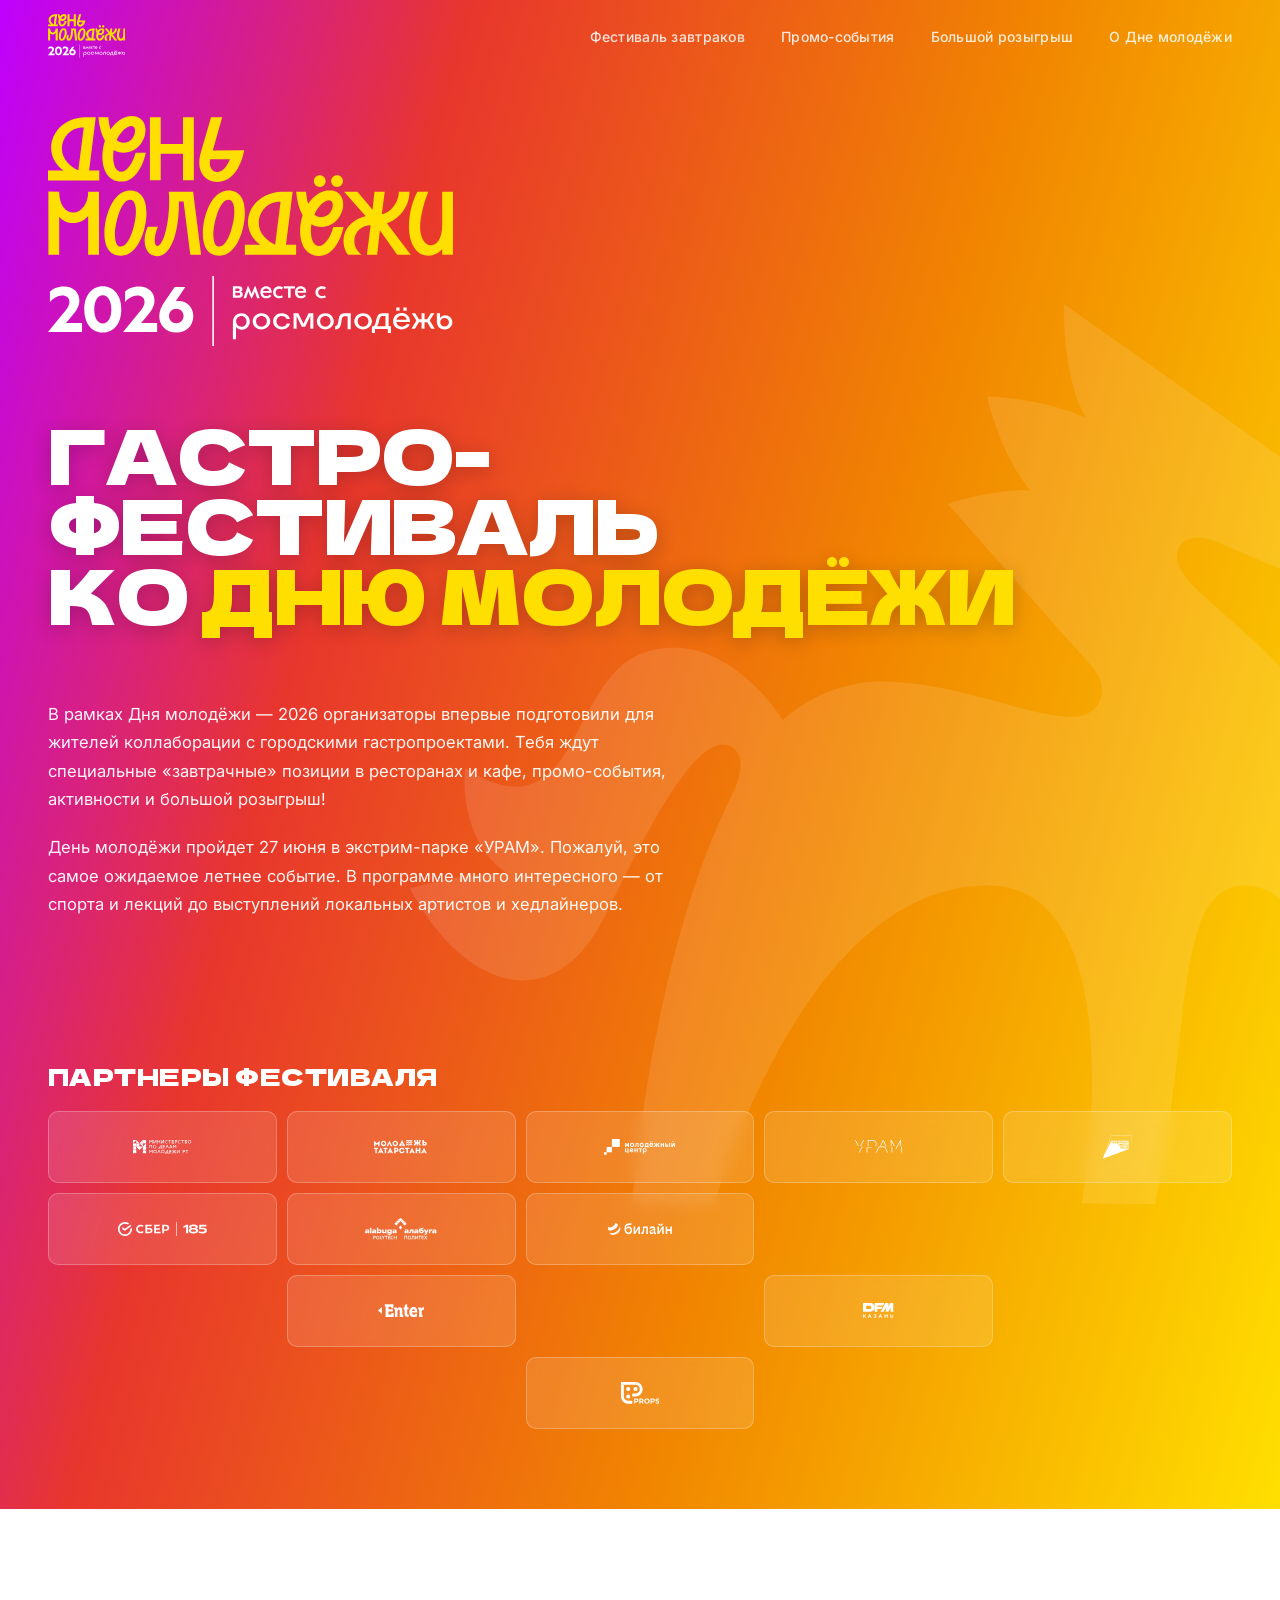
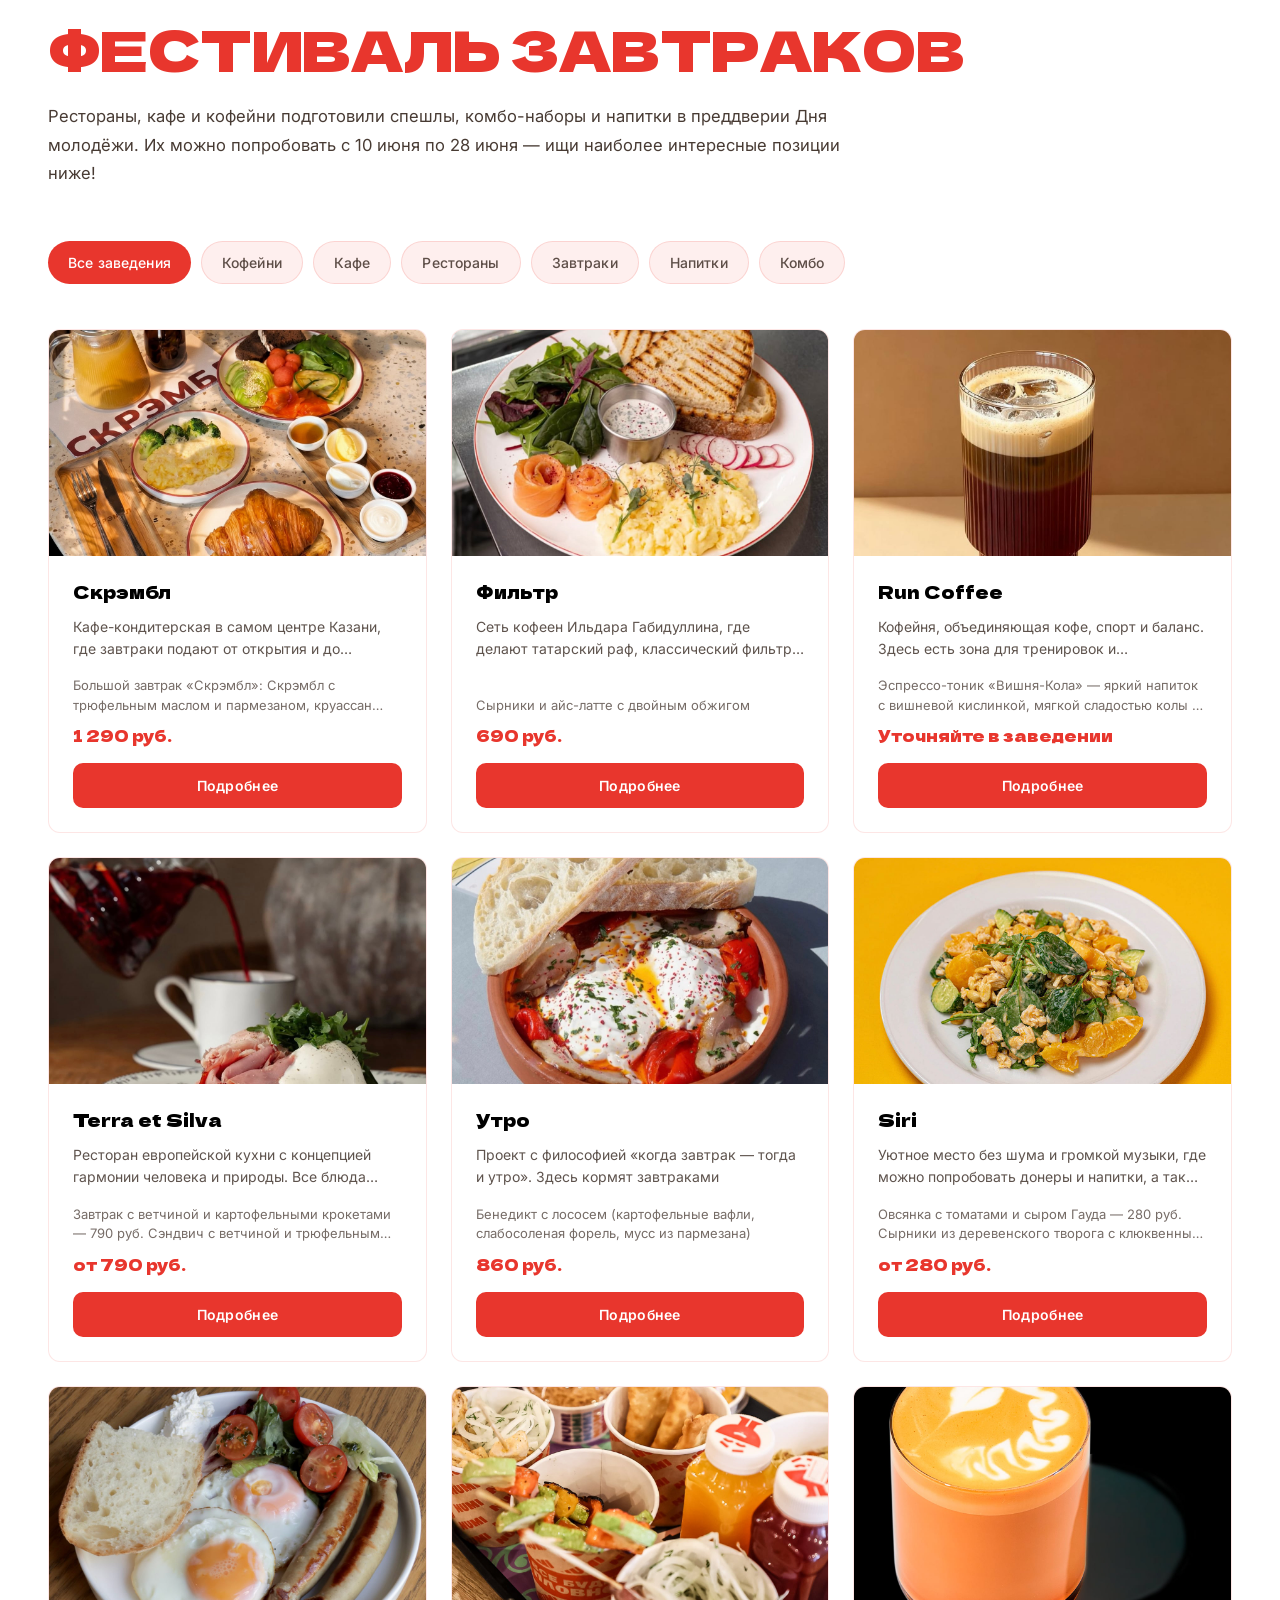
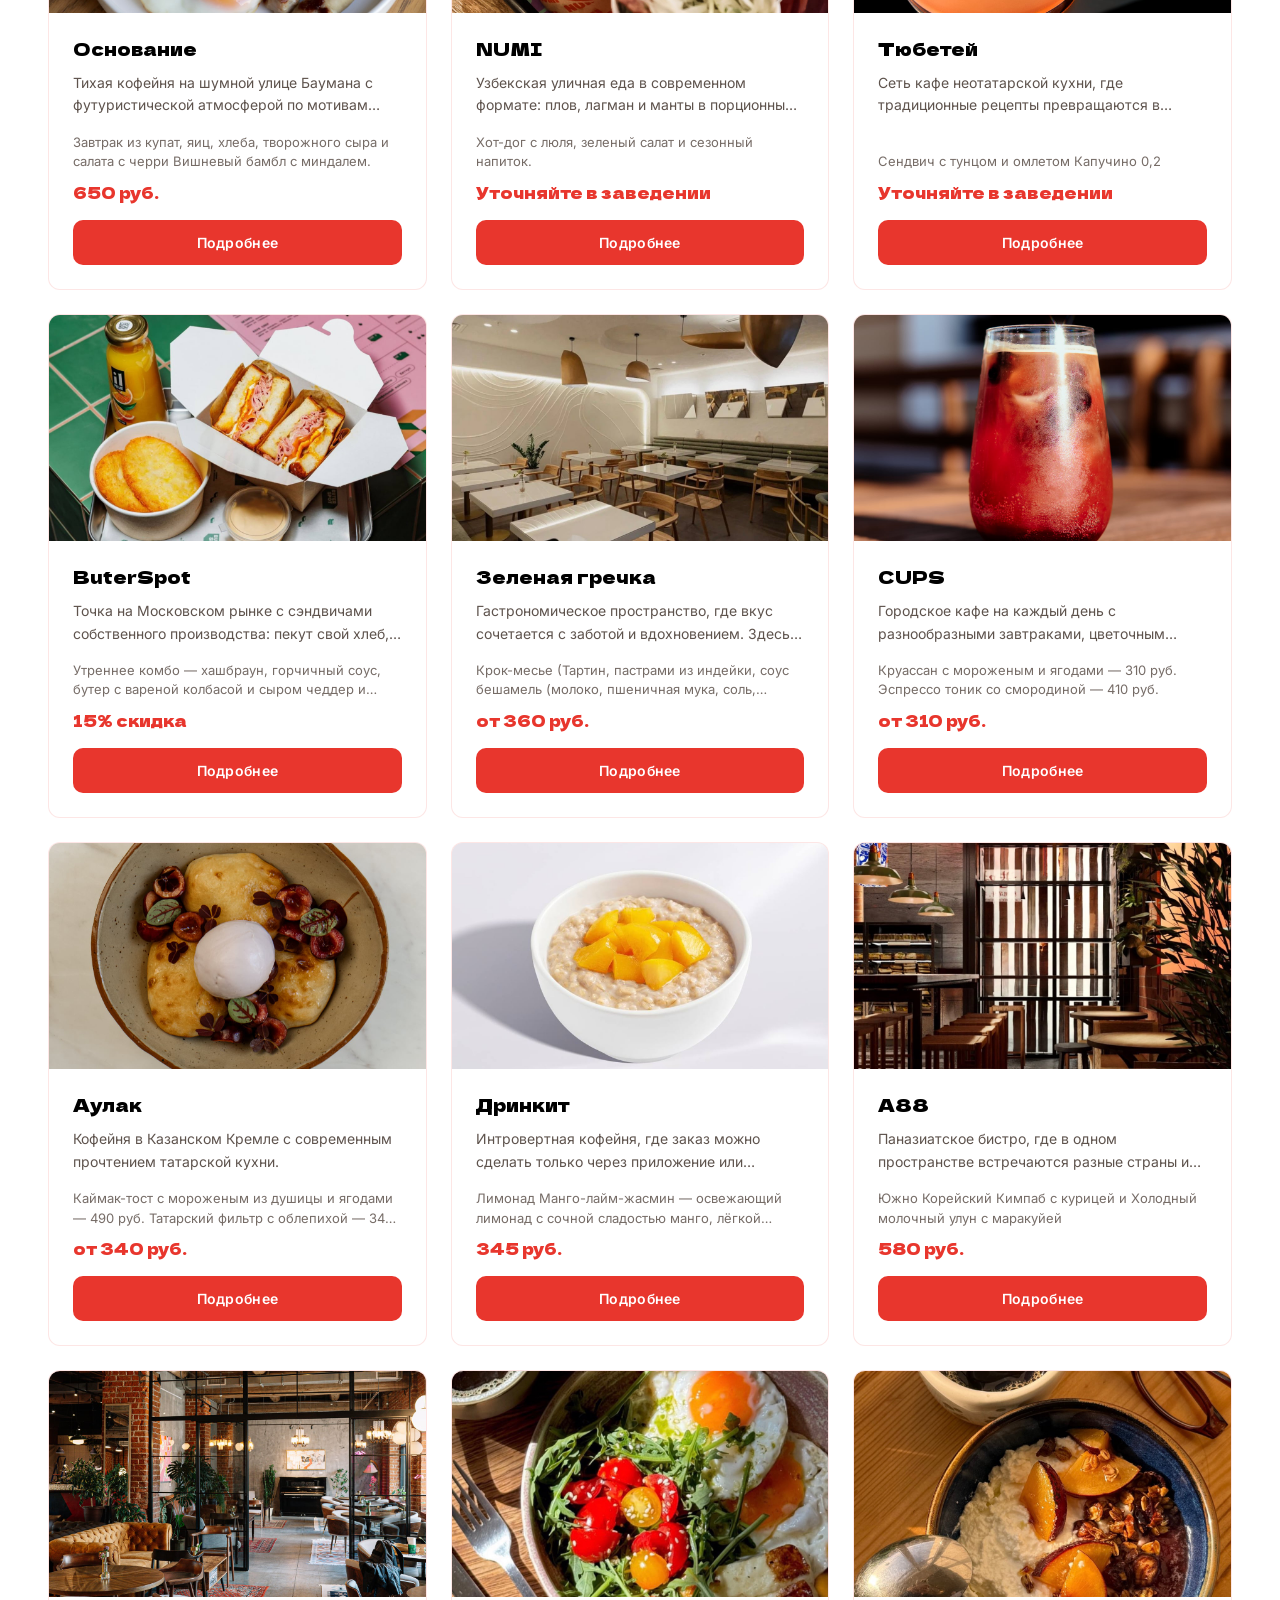
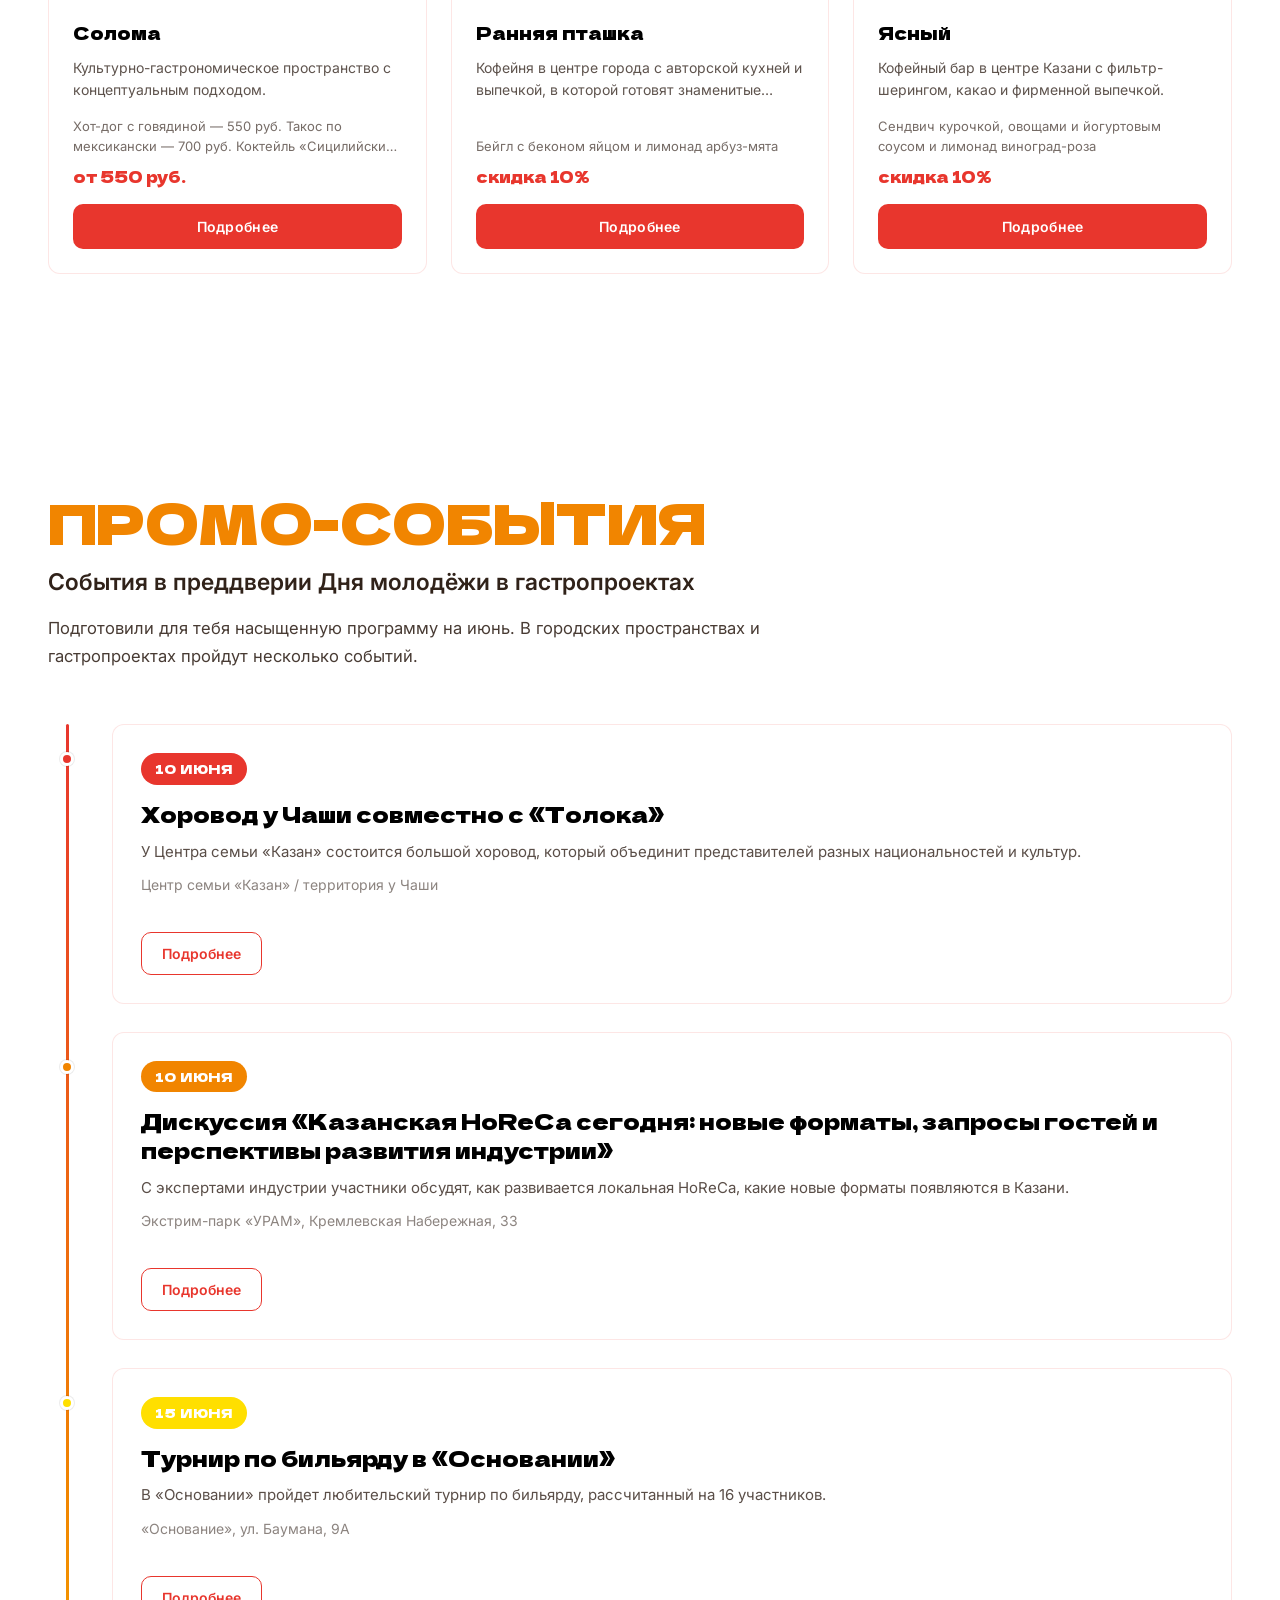
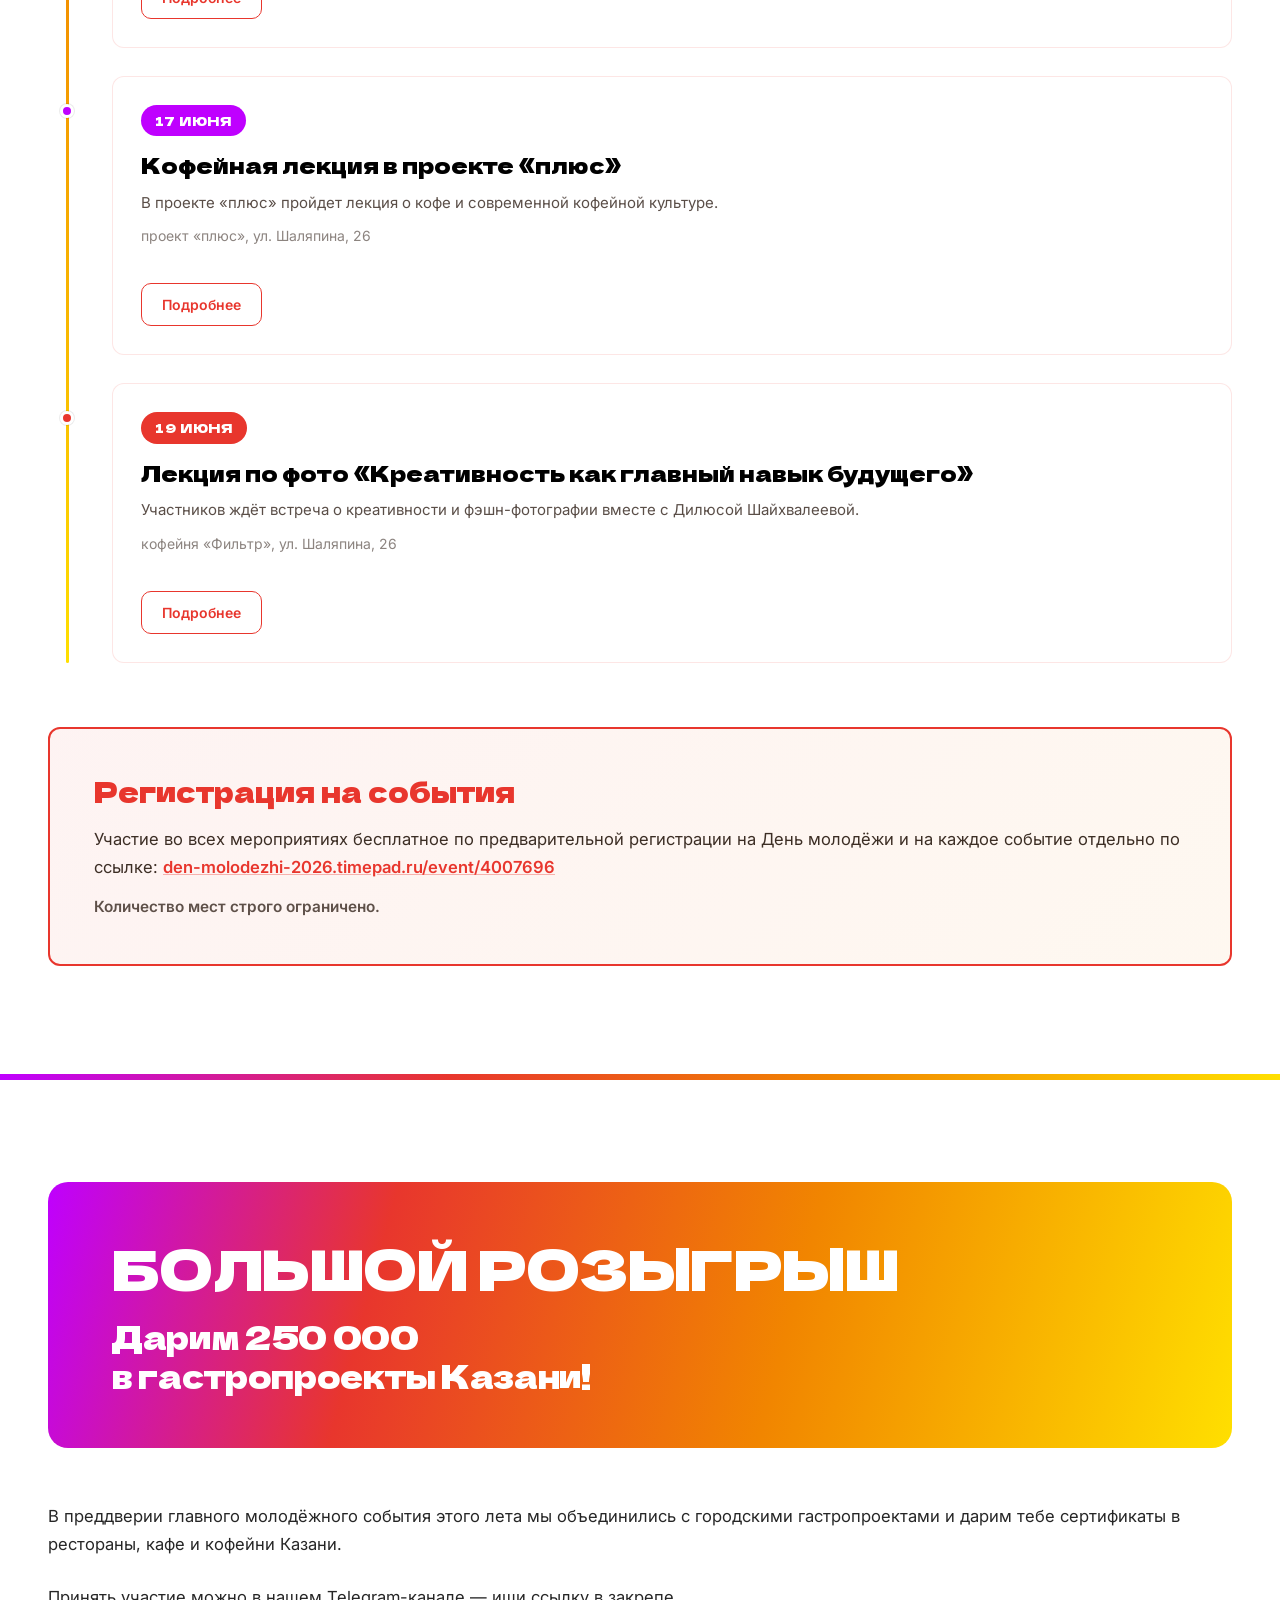
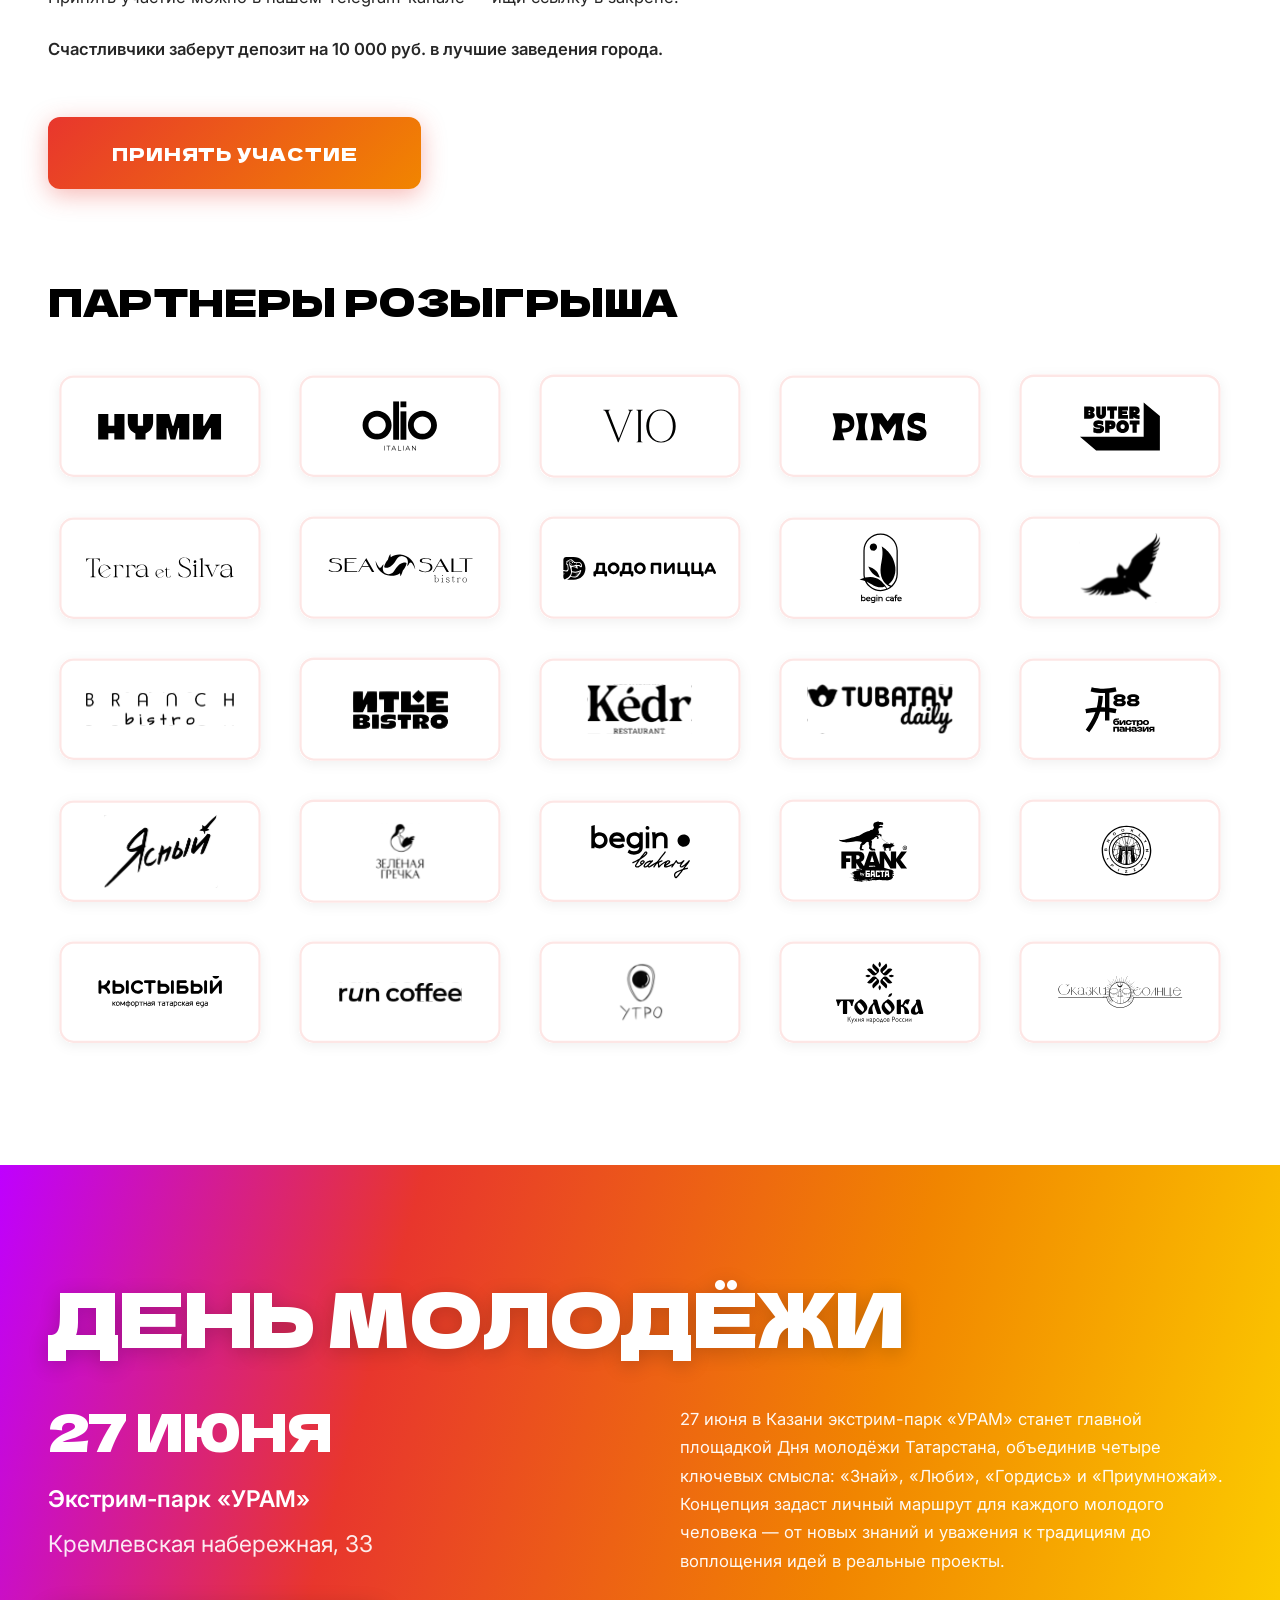
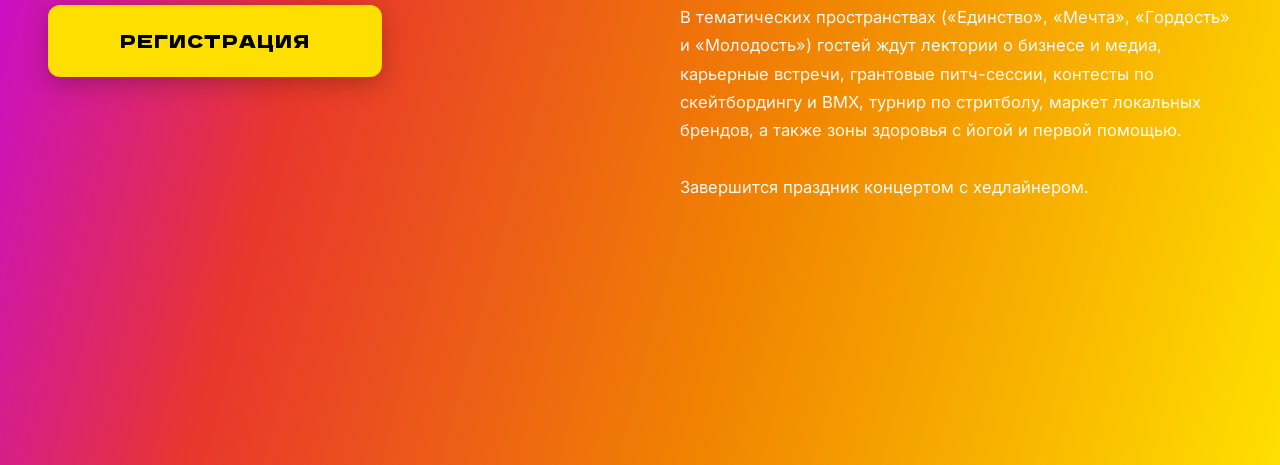
==== commit 5bd5734d: "Deploying to deploy from @ badbedbett/Youthfestival-deploy@6f1504dac4149d8ea27f3ab29094673db738d170 " ====
--- a/horeca/index.html
+++ b/horeca/index.html
@@ -18,8 +18,8 @@
       <meta name="robots" content="noindex, nofollow" />
       <style>html, body { height: 100%; margin: 0; } #root { height: 100%; }</style>
       
-      <script type="module" crossorigin src="/horeca/assets/index-CWPkBx2n.js"></script>
-      <link rel="stylesheet" crossorigin href="/horeca/assets/index-D0UgKjIo.css">
+      <script type="module" crossorigin src="/horeca/assets/index-BA4S7oV3.js"></script>
+      <link rel="stylesheet" crossorigin href="/horeca/assets/index-WIvgpnvN.css">
     </head>
 
     <body>
--- a/horeca/assets/index-WIvgpnvN.css
+++ b/horeca/assets/index-WIvgpnvN.css
@@ -0,0 +1 @@
+@import"https://fonts.googleapis.com/css2?family=Dela+Gothic+One&family=Inter:ital,opsz,wght@0,14..32,100..900;1,14..32,100..900&display=swap";.hero-partners-grid{display:grid;grid-template-columns:repeat(5,minmax(0,1fr));gap:10px}.hero-partner-cell{background:#ffffff1f;-webkit-backdrop-filter:blur(8px);backdrop-filter:blur(8px);border:1.5px solid rgba(255,255,255,.25);border-radius:10px;padding:12px 10px;min-height:72px;display:flex;align-items:center;justify-content:center;transition:background .2s,border-color .2s,transform .2s;box-sizing:border-box}.hero-partner-cell:hover{background:#fff3;border-color:#fff6;transform:translateY(-2px)}.hero-partner-logo-wrap{display:flex;align-items:center;justify-content:center;width:100%;max-width:100%;line-height:0}.hero-partner-cell--featured{grid-column:3;justify-self:center;width:100%;min-width:0;max-width:none;padding:14px 12px;min-height:72px}.hero-partner-cell:nth-child(9){grid-column:2}.hero-partner-cell:nth-child(10){grid-column:4}@media(max-width:768px){.hero-partners-grid{grid-template-columns:repeat(12,minmax(0,1fr));gap:8px}.hero-partner-cell{grid-column:span 3;min-height:64px;padding:10px 8px}.hero-partner-cell:nth-child(9){grid-column:5 / span 3}.hero-partner-cell:nth-child(10){grid-column:8 / span 3}.hero-partner-cell--featured{grid-column:5 / span 4;justify-self:center;width:100%;max-width:none;padding:10px 8px;min-height:64px}}@media(max-width:480px){.hero-partner-cell{min-height:56px;padding:8px 6px}.hero-partner-cell--featured{min-height:56px}}.giveaway-partners-grid{display:grid;grid-template-columns:repeat(5,minmax(0,1fr));gap:clamp(10px,1.4vw,16px);align-items:center}.giveaway-partner-cell{display:flex;align-items:center;justify-content:center;line-height:0;transition:transform .25s ease}.giveaway-partner-cell:hover{transform:translateY(-2px)}.giveaway-partner-logo{width:100%;height:auto;display:block}@media(max-width:1100px){.giveaway-partners-grid{grid-template-columns:repeat(4,minmax(0,1fr));gap:12px}}@media(max-width:768px){.giveaway-partners-grid{grid-template-columns:repeat(4,minmax(0,1fr));gap:10px}}@media(max-width:520px){.giveaway-partners-grid{grid-template-columns:repeat(2,minmax(0,1fr));gap:8px}}/*! tailwindcss v4.1.12 | MIT License | https://tailwindcss.com */@layer properties{@supports (((-webkit-hyphens:none)) and (not (margin-trim:inline))) or ((-moz-orient:inline) and (not (color:rgb(from red r g b)))){*,:before,:after,::backdrop{--tw-translate-x:0;--tw-translate-y:0;--tw-translate-z:0;--tw-rotate-x:initial;--tw-rotate-y:initial;--tw-rotate-z:initial;--tw-skew-x:initial;--tw-skew-y:initial;--tw-space-x-reverse:0;--tw-border-style:solid;--tw-leading:initial;--tw-font-weight:initial;--tw-tracking:initial;--tw-ordinal:initial;--tw-slashed-zero:initial;--tw-numeric-figure:initial;--tw-numeric-spacing:initial;--tw-numeric-fraction:initial;--tw-shadow:0 0 #0000;--tw-shadow-color:initial;--tw-shadow-alpha:100%;--tw-inset-shadow:0 0 #0000;--tw-inset-shadow-color:initial;--tw-inset-shadow-alpha:100%;--tw-ring-color:initial;--tw-ring-shadow:0 0 #0000;--tw-inset-ring-color:initial;--tw-inset-ring-shadow:0 0 #0000;--tw-ring-inset:initial;--tw-ring-offset-width:0px;--tw-ring-offset-color:#fff;--tw-ring-offset-shadow:0 0 #0000;--tw-outline-style:solid;--tw-blur:initial;--tw-brightness:initial;--tw-contrast:initial;--tw-grayscale:initial;--tw-hue-rotate:initial;--tw-invert:initial;--tw-opacity:initial;--tw-saturate:initial;--tw-sepia:initial;--tw-drop-shadow:initial;--tw-drop-shadow-color:initial;--tw-drop-shadow-alpha:100%;--tw-drop-shadow-size:initial;--tw-duration:initial;--tw-ease:initial;--tw-content:"";--tw-animation-delay:0s;--tw-animation-direction:normal;--tw-animation-duration:initial;--tw-animation-fill-mode:none;--tw-animation-iteration-count:1;--tw-enter-blur:0;--tw-enter-opacity:1;--tw-enter-rotate:0;--tw-enter-scale:1;--tw-enter-translate-x:0;--tw-enter-translate-y:0;--tw-exit-blur:0;--tw-exit-opacity:1;--tw-exit-rotate:0;--tw-exit-scale:1;--tw-exit-translate-x:0;--tw-exit-translate-y:0}}}@layer theme{:root,:host{--font-sans:ui-sans-serif,system-ui,sans-serif,"Apple Color Emoji","Segoe UI Emoji","Segoe UI Symbol","Noto Color Emoji";--font-mono:ui-monospace,SFMono-Regular,Menlo,Monaco,Consolas,"Liberation Mono","Courier New",monospace;--color-gray-100:oklch(96.7% .003 264.542);--color-black:#000;--color-white:#fff;--spacing:.25rem;--container-sm:24rem;--container-lg:32rem;--text-xs:.75rem;--text-xs--line-height:calc(1/.75);--text-sm:.875rem;--text-sm--line-height:calc(1.25/.875);--text-base:1rem;--text-base--line-height: 1.5 ;--text-lg:1.125rem;--text-lg--line-height:calc(1.75/1.125);--text-xl:1.25rem;--text-2xl:1.5rem;--font-weight-normal:400;--font-weight-medium:500;--font-weight-semibold:600;--tracking-tight:-.025em;--tracking-widest:.1em;--leading-relaxed:1.625;--radius-xs:.125rem;--ease-in-out:cubic-bezier(.4,0,.2,1);--animate-pulse:pulse 2s cubic-bezier(.4,0,.6,1)infinite;--aspect-video:16/9;--default-transition-duration:.15s;--default-transition-timing-function:cubic-bezier(.4,0,.2,1);--default-font-family:var(--font-sans);--default-mono-font-family:var(--font-mono);--color-border:var(--border)}}@layer base{*,:after,:before,::backdrop{box-sizing:border-box;border:0 solid;margin:0;padding:0}::file-selector-button{box-sizing:border-box;border:0 solid;margin:0;padding:0}html,:host{-webkit-text-size-adjust:100%;-moz-tab-size:4;tab-size:4;line-height:1.5;font-family:var(--default-font-family,ui-sans-serif,system-ui,sans-serif,"Apple Color Emoji","Segoe UI Emoji","Segoe UI Symbol","Noto Color Emoji");font-feature-settings:var(--default-font-feature-settings,normal);font-variation-settings:var(--default-font-variation-settings,normal);-webkit-tap-highlight-color:transparent}hr{height:0;color:inherit;border-top-width:1px}abbr:where([title]){-webkit-text-decoration:underline dotted;text-decoration:underline dotted}h1,h2,h3,h4,h5,h6{font-size:inherit;font-weight:inherit}a{color:inherit;-webkit-text-decoration:inherit;text-decoration:inherit}b,strong{font-weight:bolder}code,kbd,samp,pre{font-family:var(--default-mono-font-family,ui-monospace,SFMono-Regular,Menlo,Monaco,Consolas,"Liberation Mono","Courier New",monospace);font-feature-settings:var(--default-mono-font-feature-settings,normal);font-variation-settings:var(--default-mono-font-variation-settings,normal);font-size:1em}small{font-size:80%}sub,sup{vertical-align:baseline;font-size:75%;line-height:0;position:relative}sub{bottom:-.25em}sup{top:-.5em}table{text-indent:0;border-color:inherit;border-collapse:collapse}:-moz-focusring{outline:auto}progress{vertical-align:baseline}summary{display:list-item}ol,ul,menu{list-style:none}img,svg,video,canvas,audio,iframe,embed,object{vertical-align:middle;display:block}img,video{max-width:100%;height:auto}button,input,select,optgroup,textarea{font:inherit;font-feature-settings:inherit;font-variation-settings:inherit;letter-spacing:inherit;color:inherit;opacity:1;background-color:#0000;border-radius:0}::file-selector-button{font:inherit;font-feature-settings:inherit;font-variation-settings:inherit;letter-spacing:inherit;color:inherit;opacity:1;background-color:#0000;border-radius:0}:where(select:is([multiple],[size])) optgroup{font-weight:bolder}:where(select:is([multiple],[size])) optgroup option{padding-inline-start:20px}::file-selector-button{margin-inline-end:4px}::placeholder{opacity:1}@supports (not ((-webkit-appearance:-apple-pay-button))) or (contain-intrinsic-size:1px){::placeholder{color:currentColor}@supports (color:color-mix(in lab,red,red)){::placeholder{color:color-mix(in oklab,currentcolor 50%,transparent)}}}textarea{resize:vertical}::-webkit-search-decoration{-webkit-appearance:none}::-webkit-date-and-time-value{min-height:1lh;text-align:inherit}::-webkit-datetime-edit{display:inline-flex}::-webkit-datetime-edit-fields-wrapper{padding:0}::-webkit-datetime-edit{padding-block:0}::-webkit-datetime-edit-year-field{padding-block:0}::-webkit-datetime-edit-month-field{padding-block:0}::-webkit-datetime-edit-day-field{padding-block:0}::-webkit-datetime-edit-hour-field{padding-block:0}::-webkit-datetime-edit-minute-field{padding-block:0}::-webkit-datetime-edit-second-field{padding-block:0}::-webkit-datetime-edit-millisecond-field{padding-block:0}::-webkit-datetime-edit-meridiem-field{padding-block:0}::-webkit-calendar-picker-indicator{line-height:1}:-moz-ui-invalid{box-shadow:none}button,input:where([type=button],[type=reset],[type=submit]){-webkit-appearance:button;-moz-appearance:button;appearance:button}::file-selector-button{-webkit-appearance:button;-moz-appearance:button;appearance:button}::-webkit-inner-spin-button{height:auto}::-webkit-outer-spin-button{height:auto}[hidden]:where(:not([hidden=until-found])){display:none!important}*{border-color:var(--border);outline-color:var(--ring)}@supports (color:color-mix(in lab,red,red)){*{outline-color:color-mix(in oklab,var(--ring)50%,transparent)}}body{background-color:var(--background);color:var(--foreground)}html{font-size:var(--font-size)}h1{font-size:var(--text-2xl);font-weight:var(--font-weight-medium);line-height:1.5}h2{font-size:var(--text-xl);font-weight:var(--font-weight-medium);line-height:1.5}h3{font-size:var(--text-lg);font-weight:var(--font-weight-medium);line-height:1.5}h4,label,button{font-size:var(--text-base);font-weight:var(--font-weight-medium);line-height:1.5}input{font-size:var(--text-base);font-weight:var(--font-weight-normal);line-height:1.5}}@layer components;@layer utilities{.\@container\/card-header{container:card-header/inline-size}.pointer-events-none{pointer-events:none}.invisible{visibility:hidden}.sr-only{clip:rect(0,0,0,0);white-space:nowrap;border-width:0;width:1px;height:1px;margin:-1px;padding:0;position:absolute;overflow:hidden}.absolute{position:absolute}.fixed{position:fixed}.relative{position:relative}.inset-0{inset:calc(var(--spacing)*0)}.inset-x-0{inset-inline:calc(var(--spacing)*0)}.inset-y-0{inset-block:calc(var(--spacing)*0)}.-top-12{top:calc(var(--spacing)*-12)}.top-0{top:calc(var(--spacing)*0)}.top-1\.5{top:calc(var(--spacing)*1.5)}.top-1\/2{top:50%}.top-3\.5{top:calc(var(--spacing)*3.5)}.top-4{top:calc(var(--spacing)*4)}.top-\[1px\]{top:1px}.top-\[50\%\]{top:50%}.top-\[60\%\]{top:60%}.top-full{top:100%}.-right-12{right:calc(var(--spacing)*-12)}.right-0{right:calc(var(--spacing)*0)}.right-1{right:calc(var(--spacing)*1)}.right-2{right:calc(var(--spacing)*2)}.right-3{right:calc(var(--spacing)*3)}.right-4{right:calc(var(--spacing)*4)}.-bottom-12{bottom:calc(var(--spacing)*-12)}.bottom-0{bottom:calc(var(--spacing)*0)}.-left-12{left:calc(var(--spacing)*-12)}.left-0{left:calc(var(--spacing)*0)}.left-1{left:calc(var(--spacing)*1)}.left-1\/2{left:50%}.left-2{left:calc(var(--spacing)*2)}.left-\[50\%\]{left:50%}.isolate{isolation:isolate}.z-10{z-index:10}.z-20{z-index:20}.z-50{z-index:50}.z-\[1\]{z-index:1}.col-start-2{grid-column-start:2}.row-span-2{grid-row:span 2/span 2}.row-start-1{grid-row-start:1}.container{width:100%}@media(min-width:40rem){.container{max-width:40rem}}@media(min-width:48rem){.container{max-width:48rem}}@media(min-width:64rem){.container{max-width:64rem}}@media(min-width:80rem){.container{max-width:80rem}}@media(min-width:96rem){.container{max-width:96rem}}.-mx-1{margin-inline:calc(var(--spacing)*-1)}.mx-2{margin-inline:calc(var(--spacing)*2)}.mx-3\.5{margin-inline:calc(var(--spacing)*3.5)}.mx-auto{margin-inline:auto}.my-0\.5{margin-block:calc(var(--spacing)*.5)}.my-1{margin-block:calc(var(--spacing)*1)}.-mt-4{margin-top:calc(var(--spacing)*-4)}.mt-1\.5{margin-top:calc(var(--spacing)*1.5)}.mt-2{margin-top:calc(var(--spacing)*2)}.mt-4{margin-top:calc(var(--spacing)*4)}.mt-auto{margin-top:auto}.-ml-4{margin-left:calc(var(--spacing)*-4)}.ml-1{margin-left:calc(var(--spacing)*1)}.ml-auto{margin-left:auto}.line-clamp-1{-webkit-line-clamp:1;-webkit-box-orient:vertical;display:-webkit-box;overflow:hidden}.block{display:block}.flex{display:flex}.grid{display:grid}.hidden{display:none}.inline-block{display:inline-block}.inline-flex{display:inline-flex}.table{display:table}.table-caption{display:table-caption}.table-cell{display:table-cell}.table-row{display:table-row}.field-sizing-content{field-sizing:content}.aspect-square{aspect-ratio:1}.aspect-video{aspect-ratio:var(--aspect-video)}.size-2{width:calc(var(--spacing)*2);height:calc(var(--spacing)*2)}.size-2\.5{width:calc(var(--spacing)*2.5);height:calc(var(--spacing)*2.5)}.size-3{width:calc(var(--spacing)*3);height:calc(var(--spacing)*3)}.size-3\.5{width:calc(var(--spacing)*3.5);height:calc(var(--spacing)*3.5)}.size-4{width:calc(var(--spacing)*4);height:calc(var(--spacing)*4)}.size-7{width:calc(var(--spacing)*7);height:calc(var(--spacing)*7)}.size-8{width:calc(var(--spacing)*8);height:calc(var(--spacing)*8)}.size-9{width:calc(var(--spacing)*9);height:calc(var(--spacing)*9)}.size-10{width:calc(var(--spacing)*10);height:calc(var(--spacing)*10)}.size-full{width:100%;height:100%}.h-1\.5{height:calc(var(--spacing)*1.5)}.h-2{height:calc(var(--spacing)*2)}.h-2\.5{height:calc(var(--spacing)*2.5)}.h-4{height:calc(var(--spacing)*4)}.h-5{height:calc(var(--spacing)*5)}.h-7{height:calc(var(--spacing)*7)}.h-8{height:calc(var(--spacing)*8)}.h-9{height:calc(var(--spacing)*9)}.h-10{height:calc(var(--spacing)*10)}.h-12{height:calc(var(--spacing)*12)}.h-\[1\.15rem\]{height:1.15rem}.h-\[calc\(100\%-1px\)\]{height:calc(100% - 1px)}.h-\[var\(--radix-navigation-menu-viewport-height\)\]{height:var(--radix-navigation-menu-viewport-height)}.h-\[var\(--radix-select-trigger-height\)\]{height:var(--radix-select-trigger-height)}.h-auto{height:auto}.h-full{height:100%}.h-px{height:1px}.h-svh{height:100svh}.max-h-\(--radix-context-menu-content-available-height\){max-height:var(--radix-context-menu-content-available-height)}.max-h-\(--radix-dropdown-menu-content-available-height\){max-height:var(--radix-dropdown-menu-content-available-height)}.max-h-\(--radix-select-content-available-height\){max-height:var(--radix-select-content-available-height)}.max-h-\[300px\]{max-height:300px}.min-h-0{min-height:calc(var(--spacing)*0)}.min-h-4{min-height:calc(var(--spacing)*4)}.min-h-16{min-height:calc(var(--spacing)*16)}.min-h-svh{min-height:100svh}.w-\(--sidebar-width\){width:var(--sidebar-width)}.w-0{width:calc(var(--spacing)*0)}.w-1{width:calc(var(--spacing)*1)}.w-2{width:calc(var(--spacing)*2)}.w-2\.5{width:calc(var(--spacing)*2.5)}.w-3{width:calc(var(--spacing)*3)}.w-3\/4{width:75%}.w-4{width:calc(var(--spacing)*4)}.w-5{width:calc(var(--spacing)*5)}.w-8{width:calc(var(--spacing)*8)}.w-9{width:calc(var(--spacing)*9)}.w-64{width:calc(var(--spacing)*64)}.w-72{width:calc(var(--spacing)*72)}.w-\[100px\]{width:100px}.w-auto{width:auto}.w-fit{width:fit-content}.w-full{width:100%}.w-max{width:max-content}.w-px{width:1px}.max-w-\(--skeleton-width\){max-width:var(--skeleton-width)}.max-w-\[calc\(100\%-2rem\)\]{max-width:calc(100% - 2rem)}.max-w-max{max-width:max-content}.min-w-0{min-width:calc(var(--spacing)*0)}.min-w-5{min-width:calc(var(--spacing)*5)}.min-w-8{min-width:calc(var(--spacing)*8)}.min-w-9{min-width:calc(var(--spacing)*9)}.min-w-10{min-width:calc(var(--spacing)*10)}.min-w-\[8rem\]{min-width:8rem}.min-w-\[12rem\]{min-width:12rem}.min-w-\[var\(--radix-select-trigger-width\)\]{min-width:var(--radix-select-trigger-width)}.flex-1{flex:1}.shrink-0{flex-shrink:0}.grow{flex-grow:1}.grow-0{flex-grow:0}.basis-full{flex-basis:100%}.caption-bottom{caption-side:bottom}.border-collapse{border-collapse:collapse}.origin-\(--radix-context-menu-content-transform-origin\){transform-origin:var(--radix-context-menu-content-transform-origin)}.origin-\(--radix-dropdown-menu-content-transform-origin\){transform-origin:var(--radix-dropdown-menu-content-transform-origin)}.origin-\(--radix-hover-card-content-transform-origin\){transform-origin:var(--radix-hover-card-content-transform-origin)}.origin-\(--radix-menubar-content-transform-origin\){transform-origin:var(--radix-menubar-content-transform-origin)}.origin-\(--radix-popover-content-transform-origin\){transform-origin:var(--radix-popover-content-transform-origin)}.origin-\(--radix-select-content-transform-origin\){transform-origin:var(--radix-select-content-transform-origin)}.origin-\(--radix-tooltip-content-transform-origin\){transform-origin:var(--radix-tooltip-content-transform-origin)}.-translate-x-1\/2{--tw-translate-x: -50% ;translate:var(--tw-translate-x)var(--tw-translate-y)}.-translate-x-px{--tw-translate-x:-1px;translate:var(--tw-translate-x)var(--tw-translate-y)}.translate-x-\[-50\%\]{--tw-translate-x:-50%;translate:var(--tw-translate-x)var(--tw-translate-y)}.translate-x-px{--tw-translate-x:1px;translate:var(--tw-translate-x)var(--tw-translate-y)}.-translate-y-1\/2{--tw-translate-y: -50% ;translate:var(--tw-translate-x)var(--tw-translate-y)}.translate-y-0\.5{--tw-translate-y:calc(var(--spacing)*.5);translate:var(--tw-translate-x)var(--tw-translate-y)}.translate-y-\[-50\%\]{--tw-translate-y:-50%;translate:var(--tw-translate-x)var(--tw-translate-y)}.translate-y-\[calc\(-50\%_-_2px\)\]{--tw-translate-y: calc(-50% - 2px) ;translate:var(--tw-translate-x)var(--tw-translate-y)}.rotate-45{rotate:45deg}.rotate-90{rotate:90deg}.transform{transform:var(--tw-rotate-x,)var(--tw-rotate-y,)var(--tw-rotate-z,)var(--tw-skew-x,)var(--tw-skew-y,)}.animate-caret-blink{animation:1.25s ease-out infinite caret-blink}.animate-in{animation:enter var(--tw-animation-duration,var(--tw-duration,.15s))var(--tw-ease,ease)var(--tw-animation-delay,0s)var(--tw-animation-iteration-count,1)var(--tw-animation-direction,normal)var(--tw-animation-fill-mode,none)}.animate-pulse{animation:var(--animate-pulse)}.cursor-default{cursor:default}.touch-none{touch-action:none}.resize-none{resize:none}.scroll-my-1{scroll-margin-block:calc(var(--spacing)*1)}.scroll-py-1{scroll-padding-block:calc(var(--spacing)*1)}.list-none{list-style-type:none}.auto-rows-min{grid-auto-rows:min-content}.grid-cols-\[0_1fr\]{grid-template-columns:0 1fr}.grid-rows-\[auto_auto\]{grid-template-rows:auto auto}.flex-col{flex-direction:column}.flex-col-reverse{flex-direction:column-reverse}.flex-row{flex-direction:row}.flex-wrap{flex-wrap:wrap}.items-center{align-items:center}.items-end{align-items:flex-end}.items-start{align-items:flex-start}.items-stretch{align-items:stretch}.justify-between{justify-content:space-between}.justify-center{justify-content:center}.justify-items-start{justify-items:start}.gap-1{gap:calc(var(--spacing)*1)}.gap-1\.5{gap:calc(var(--spacing)*1.5)}.gap-2{gap:calc(var(--spacing)*2)}.gap-3{gap:calc(var(--spacing)*3)}.gap-4{gap:calc(var(--spacing)*4)}.gap-6{gap:calc(var(--spacing)*6)}:where(.space-x-1>:not(:last-child)){--tw-space-x-reverse:0;margin-inline-start:calc(calc(var(--spacing)*1)*var(--tw-space-x-reverse));margin-inline-end:calc(calc(var(--spacing)*1)*calc(1 - var(--tw-space-x-reverse)))}.gap-y-0\.5{row-gap:calc(var(--spacing)*.5)}.self-start{align-self:flex-start}.justify-self-end{justify-self:flex-end}.overflow-auto{overflow:auto}.overflow-hidden{overflow:hidden}.overflow-x-auto{overflow-x:auto}.overflow-x-hidden{overflow-x:hidden}.overflow-y-auto{overflow-y:auto}.rounded-\[2px\]{border-radius:2px}.rounded-\[4px\]{border-radius:4px}.rounded-\[inherit\]{border-radius:inherit}.rounded-full{border-radius:3.40282e38px}.rounded-lg{border-radius:var(--radius)}.rounded-md{border-radius:calc(var(--radius) - 2px)}.rounded-none{border-radius:0}.rounded-sm{border-radius:calc(var(--radius) - 4px)}.rounded-xl{border-radius:calc(var(--radius) + 4px)}.rounded-xs{border-radius:var(--radius-xs)}.rounded-tl-sm{border-top-left-radius:calc(var(--radius) - 4px)}.border{border-style:var(--tw-border-style);border-width:1px}.border-\[1\.5px\]{border-style:var(--tw-border-style);border-width:1.5px}.border-y{border-block-style:var(--tw-border-style);border-block-width:1px}.border-t{border-top-style:var(--tw-border-style);border-top-width:1px}.border-r{border-right-style:var(--tw-border-style);border-right-width:1px}.border-b{border-bottom-style:var(--tw-border-style);border-bottom-width:1px}.border-l{border-left-style:var(--tw-border-style);border-left-width:1px}.border-dashed{--tw-border-style:dashed;border-style:dashed}.border-\(--color-border\){border-color:var(--color-border)}.border-border\/50{border-color:var(--border)}@supports (color:color-mix(in lab,red,red)){.border-border\/50{border-color:color-mix(in oklab,var(--border)50%,transparent)}}.border-input{border-color:var(--input)}.border-primary{border-color:var(--primary)}.border-sidebar-border{border-color:var(--sidebar-border)}.border-transparent{border-color:#0000}.border-t-transparent{border-top-color:#0000}.border-l-transparent{border-left-color:#0000}.bg-\(--color-bg\){background-color:var(--color-bg)}.bg-accent{background-color:var(--accent)}.bg-background{background-color:var(--background)}.bg-black\/50{background-color:#00000080}@supports (color:color-mix(in lab,red,red)){.bg-black\/50{background-color:color-mix(in oklab,var(--color-black)50%,transparent)}}.bg-border{background-color:var(--border)}.bg-card{background-color:var(--card)}.bg-destructive{background-color:var(--destructive)}.bg-foreground{background-color:var(--foreground)}.bg-gray-100{background-color:var(--color-gray-100)}.bg-input-background{background-color:var(--input-background)}.bg-muted,.bg-muted\/50{background-color:var(--muted)}@supports (color:color-mix(in lab,red,red)){.bg-muted\/50{background-color:color-mix(in oklab,var(--muted)50%,transparent)}}.bg-popover{background-color:var(--popover)}.bg-primary,.bg-primary\/20{background-color:var(--primary)}@supports (color:color-mix(in lab,red,red)){.bg-primary\/20{background-color:color-mix(in oklab,var(--primary)20%,transparent)}}.bg-secondary{background-color:var(--secondary)}.bg-sidebar{background-color:var(--sidebar)}.bg-sidebar-border{background-color:var(--sidebar-border)}.bg-transparent{background-color:#0000}.fill-current{fill:currentColor}.fill-primary{fill:var(--primary)}.p-0{padding:calc(var(--spacing)*0)}.p-1{padding:calc(var(--spacing)*1)}.p-2{padding:calc(var(--spacing)*2)}.p-3{padding:calc(var(--spacing)*3)}.p-4{padding:calc(var(--spacing)*4)}.p-6{padding:calc(var(--spacing)*6)}.p-\[3px\]{padding:3px}.p-px{padding:1px}.px-1{padding-inline:calc(var(--spacing)*1)}.px-1\.5{padding-inline:calc(var(--spacing)*1.5)}.px-2{padding-inline:calc(var(--spacing)*2)}.px-2\.5{padding-inline:calc(var(--spacing)*2.5)}.px-3{padding-inline:calc(var(--spacing)*3)}.px-4{padding-inline:calc(var(--spacing)*4)}.px-6{padding-inline:calc(var(--spacing)*6)}.py-0\.5{padding-block:calc(var(--spacing)*.5)}.py-1{padding-block:calc(var(--spacing)*1)}.py-1\.5{padding-block:calc(var(--spacing)*1.5)}.py-2{padding-block:calc(var(--spacing)*2)}.py-3{padding-block:calc(var(--spacing)*3)}.py-4{padding-block:calc(var(--spacing)*4)}.py-6{padding-block:calc(var(--spacing)*6)}.pt-0{padding-top:calc(var(--spacing)*0)}.pt-1{padding-top:calc(var(--spacing)*1)}.pt-3{padding-top:calc(var(--spacing)*3)}.pt-4{padding-top:calc(var(--spacing)*4)}.pt-6{padding-top:calc(var(--spacing)*6)}.pr-2{padding-right:calc(var(--spacing)*2)}.pr-2\.5{padding-right:calc(var(--spacing)*2.5)}.pr-8{padding-right:calc(var(--spacing)*8)}.pb-3{padding-bottom:calc(var(--spacing)*3)}.pb-4{padding-bottom:calc(var(--spacing)*4)}.pb-6{padding-bottom:calc(var(--spacing)*6)}.pl-2{padding-left:calc(var(--spacing)*2)}.pl-4{padding-left:calc(var(--spacing)*4)}.pl-8{padding-left:calc(var(--spacing)*8)}.text-center{text-align:center}.text-left{text-align:left}.align-middle{vertical-align:middle}.font-mono{font-family:var(--font-mono)}.text-base{font-size:var(--text-base);line-height:var(--tw-leading,var(--text-base--line-height))}.text-lg{font-size:var(--text-lg);line-height:var(--tw-leading,var(--text-lg--line-height))}.text-sm{font-size:var(--text-sm);line-height:var(--tw-leading,var(--text-sm--line-height))}.text-xs{font-size:var(--text-xs);line-height:var(--tw-leading,var(--text-xs--line-height))}.text-\[0\.8rem\]{font-size:.8rem}.leading-none{--tw-leading:1;line-height:1}.font-medium{--tw-font-weight:var(--font-weight-medium);font-weight:var(--font-weight-medium)}.font-normal{--tw-font-weight:var(--font-weight-normal);font-weight:var(--font-weight-normal)}.font-semibold{--tw-font-weight:var(--font-weight-semibold);font-weight:var(--font-weight-semibold)}.tracking-tight{--tw-tracking:var(--tracking-tight);letter-spacing:var(--tracking-tight)}.tracking-widest{--tw-tracking:var(--tracking-widest);letter-spacing:var(--tracking-widest)}.text-balance{text-wrap:balance}.break-words{overflow-wrap:break-word}.whitespace-nowrap{white-space:nowrap}.text-accent-foreground{color:var(--accent-foreground)}.text-card-foreground{color:var(--card-foreground)}.text-current{color:currentColor}.text-destructive{color:var(--destructive)}.text-foreground{color:var(--foreground)}.text-muted-foreground{color:var(--muted-foreground)}.text-popover-foreground{color:var(--popover-foreground)}.text-primary{color:var(--primary)}.text-primary-foreground{color:var(--primary-foreground)}.text-secondary-foreground{color:var(--secondary-foreground)}.text-sidebar-foreground,.text-sidebar-foreground\/70{color:var(--sidebar-foreground)}@supports (color:color-mix(in lab,red,red)){.text-sidebar-foreground\/70{color:color-mix(in oklab,var(--sidebar-foreground)70%,transparent)}}.text-white{color:var(--color-white)}.uppercase{text-transform:uppercase}.italic{font-style:italic}.tabular-nums{--tw-numeric-spacing:tabular-nums;font-variant-numeric:var(--tw-ordinal,)var(--tw-slashed-zero,)var(--tw-numeric-figure,)var(--tw-numeric-spacing,)var(--tw-numeric-fraction,)}.underline-offset-4{text-underline-offset:4px}.opacity-50{opacity:.5}.opacity-70{opacity:.7}.shadow{--tw-shadow:0 1px 3px 0 var(--tw-shadow-color,#0000001a),0 1px 2px -1px var(--tw-shadow-color,#0000001a);box-shadow:var(--tw-inset-shadow),var(--tw-inset-ring-shadow),var(--tw-ring-offset-shadow),var(--tw-ring-shadow),var(--tw-shadow)}.shadow-\[0_0_0_1px_hsl\(var\(--sidebar-border\)\)\]{--tw-shadow:0 0 0 1px var(--tw-shadow-color,hsl(var(--sidebar-border)));box-shadow:var(--tw-inset-shadow),var(--tw-inset-ring-shadow),var(--tw-ring-offset-shadow),var(--tw-ring-shadow),var(--tw-shadow)}.shadow-lg{--tw-shadow:0 10px 15px -3px var(--tw-shadow-color,#0000001a),0 4px 6px -4px var(--tw-shadow-color,#0000001a);box-shadow:var(--tw-inset-shadow),var(--tw-inset-ring-shadow),var(--tw-ring-offset-shadow),var(--tw-ring-shadow),var(--tw-shadow)}.shadow-md{--tw-shadow:0 4px 6px -1px var(--tw-shadow-color,#0000001a),0 2px 4px -2px var(--tw-shadow-color,#0000001a);box-shadow:var(--tw-inset-shadow),var(--tw-inset-ring-shadow),var(--tw-ring-offset-shadow),var(--tw-ring-shadow),var(--tw-shadow)}.shadow-none{--tw-shadow:0 0 #0000;box-shadow:var(--tw-inset-shadow),var(--tw-inset-ring-shadow),var(--tw-ring-offset-shadow),var(--tw-ring-shadow),var(--tw-shadow)}.shadow-sm{--tw-shadow:0 1px 3px 0 var(--tw-shadow-color,#0000001a),0 1px 2px -1px var(--tw-shadow-color,#0000001a);box-shadow:var(--tw-inset-shadow),var(--tw-inset-ring-shadow),var(--tw-ring-offset-shadow),var(--tw-ring-shadow),var(--tw-shadow)}.shadow-xl{--tw-shadow:0 20px 25px -5px var(--tw-shadow-color,#0000001a),0 8px 10px -6px var(--tw-shadow-color,#0000001a);box-shadow:var(--tw-inset-shadow),var(--tw-inset-ring-shadow),var(--tw-ring-offset-shadow),var(--tw-ring-shadow),var(--tw-shadow)}.shadow-xs{--tw-shadow:0 1px 2px 0 var(--tw-shadow-color,#0000000d);box-shadow:var(--tw-inset-shadow),var(--tw-inset-ring-shadow),var(--tw-ring-offset-shadow),var(--tw-ring-shadow),var(--tw-shadow)}.ring-0{--tw-ring-shadow:var(--tw-ring-inset,)0 0 0 calc(0px + var(--tw-ring-offset-width))var(--tw-ring-color,currentcolor);box-shadow:var(--tw-inset-shadow),var(--tw-inset-ring-shadow),var(--tw-ring-offset-shadow),var(--tw-ring-shadow),var(--tw-shadow)}.ring-ring\/50{--tw-ring-color:var(--ring)}@supports (color:color-mix(in lab,red,red)){.ring-ring\/50{--tw-ring-color:color-mix(in oklab,var(--ring)50%,transparent)}}.ring-sidebar-ring{--tw-ring-color:var(--sidebar-ring)}.ring-offset-background{--tw-ring-offset-color:var(--background)}.outline-hidden{--tw-outline-style:none;outline-style:none}@media(forced-colors:active){.outline-hidden{outline-offset:2px;outline:2px solid #0000}}.outline{outline-style:var(--tw-outline-style);outline-width:1px}.filter{filter:var(--tw-blur,)var(--tw-brightness,)var(--tw-contrast,)var(--tw-grayscale,)var(--tw-hue-rotate,)var(--tw-invert,)var(--tw-saturate,)var(--tw-sepia,)var(--tw-drop-shadow,)}.transition{transition-property:color,background-color,border-color,outline-color,text-decoration-color,fill,stroke,--tw-gradient-from,--tw-gradient-via,--tw-gradient-to,opacity,box-shadow,transform,translate,scale,rotate,filter,-webkit-backdrop-filter,backdrop-filter,display,visibility,content-visibility,overlay,pointer-events;transition-timing-function:var(--tw-ease,var(--default-transition-timing-function));transition-duration:var(--tw-duration,var(--default-transition-duration))}.transition-\[color\,box-shadow\]{transition-property:color,box-shadow;transition-timing-function:var(--tw-ease,var(--default-transition-timing-function));transition-duration:var(--tw-duration,var(--default-transition-duration))}.transition-\[left\,right\,width\]{transition-property:left,right,width;transition-timing-function:var(--tw-ease,var(--default-transition-timing-function));transition-duration:var(--tw-duration,var(--default-transition-duration))}.transition-\[margin\,opacity\]{transition-property:margin,opacity;transition-timing-function:var(--tw-ease,var(--default-transition-timing-function));transition-duration:var(--tw-duration,var(--default-transition-duration))}.transition-\[width\,height\,padding\]{transition-property:width,height,padding;transition-timing-function:var(--tw-ease,var(--default-transition-timing-function));transition-duration:var(--tw-duration,var(--default-transition-duration))}.transition-\[width\]{transition-property:width;transition-timing-function:var(--tw-ease,var(--default-transition-timing-function));transition-duration:var(--tw-duration,var(--default-transition-duration))}.transition-all{transition-property:all;transition-timing-function:var(--tw-ease,var(--default-transition-timing-function));transition-duration:var(--tw-duration,var(--default-transition-duration))}.transition-colors{transition-property:color,background-color,border-color,outline-color,text-decoration-color,fill,stroke,--tw-gradient-from,--tw-gradient-via,--tw-gradient-to;transition-timing-function:var(--tw-ease,var(--default-transition-timing-function));transition-duration:var(--tw-duration,var(--default-transition-duration))}.transition-opacity{transition-property:opacity;transition-timing-function:var(--tw-ease,var(--default-transition-timing-function));transition-duration:var(--tw-duration,var(--default-transition-duration))}.transition-shadow{transition-property:box-shadow;transition-timing-function:var(--tw-ease,var(--default-transition-timing-function));transition-duration:var(--tw-duration,var(--default-transition-duration))}.transition-transform{transition-property:transform,translate,scale,rotate;transition-timing-function:var(--tw-ease,var(--default-transition-timing-function));transition-duration:var(--tw-duration,var(--default-transition-duration))}.transition-none{transition-property:none}.duration-200{--tw-duration:.2s;transition-duration:.2s}.duration-300{--tw-duration:.3s;transition-duration:.3s}.duration-1000{--tw-duration:1s;transition-duration:1s}.ease-in-out{--tw-ease:var(--ease-in-out);transition-timing-function:var(--ease-in-out)}.ease-linear{--tw-ease:linear;transition-timing-function:linear}.fade-in-0{--tw-enter-opacity:0}.outline-none{--tw-outline-style:none;outline-style:none}.select-none{-webkit-user-select:none;user-select:none}.zoom-in-95{--tw-enter-scale:.95}.group-focus-within\/menu-item\:opacity-100:is(:where(.group\/menu-item):focus-within *){opacity:1}@media(hover:hover){.group-hover\/menu-item\:opacity-100:is(:where(.group\/menu-item):hover *){opacity:1}}.group-has-data-\[sidebar\=menu-action\]\/menu-item\:pr-8:is(:where(.group\/menu-item):has([data-sidebar=menu-action]) *){padding-right:calc(var(--spacing)*8)}.group-data-\[collapsible\=icon\]\:-mt-8:is(:where(.group)[data-collapsible=icon] *){margin-top:calc(var(--spacing)*-8)}.group-data-\[collapsible\=icon\]\:hidden:is(:where(.group)[data-collapsible=icon] *){display:none}.group-data-\[collapsible\=icon\]\:size-8\!:is(:where(.group)[data-collapsible=icon] *){width:calc(var(--spacing)*8)!important;height:calc(var(--spacing)*8)!important}.group-data-\[collapsible\=icon\]\:w-\(--sidebar-width-icon\):is(:where(.group)[data-collapsible=icon] *){width:var(--sidebar-width-icon)}.group-data-\[collapsible\=icon\]\:w-\[calc\(var\(--sidebar-width-icon\)\+\(--spacing\(4\)\)\)\]:is(:where(.group)[data-collapsible=icon] *){width:calc(var(--sidebar-width-icon) + (calc(var(--spacing)*4)))}.group-data-\[collapsible\=icon\]\:w-\[calc\(var\(--sidebar-width-icon\)\+\(--spacing\(4\)\)\+2px\)\]:is(:where(.group)[data-collapsible=icon] *){width:calc(var(--sidebar-width-icon) + (calc(var(--spacing)*4)) + 2px)}.group-data-\[collapsible\=icon\]\:overflow-hidden:is(:where(.group)[data-collapsible=icon] *){overflow:hidden}.group-data-\[collapsible\=icon\]\:p-0\!:is(:where(.group)[data-collapsible=icon] *){padding:calc(var(--spacing)*0)!important}.group-data-\[collapsible\=icon\]\:p-2\!:is(:where(.group)[data-collapsible=icon] *){padding:calc(var(--spacing)*2)!important}.group-data-\[collapsible\=icon\]\:opacity-0:is(:where(.group)[data-collapsible=icon] *){opacity:0}.group-data-\[collapsible\=offcanvas\]\:right-\[calc\(var\(--sidebar-width\)\*-1\)\]:is(:where(.group)[data-collapsible=offcanvas] *){right:calc(var(--sidebar-width)*-1)}.group-data-\[collapsible\=offcanvas\]\:left-\[calc\(var\(--sidebar-width\)\*-1\)\]:is(:where(.group)[data-collapsible=offcanvas] *){left:calc(var(--sidebar-width)*-1)}.group-data-\[collapsible\=offcanvas\]\:w-0:is(:where(.group)[data-collapsible=offcanvas] *){width:calc(var(--spacing)*0)}.group-data-\[collapsible\=offcanvas\]\:translate-x-0:is(:where(.group)[data-collapsible=offcanvas] *){--tw-translate-x:calc(var(--spacing)*0);translate:var(--tw-translate-x)var(--tw-translate-y)}.group-data-\[disabled\=true\]\:pointer-events-none:is(:where(.group)[data-disabled=true] *){pointer-events:none}.group-data-\[disabled\=true\]\:opacity-50:is(:where(.group)[data-disabled=true] *){opacity:.5}.group-data-\[side\=left\]\:-right-4:is(:where(.group)[data-side=left] *){right:calc(var(--spacing)*-4)}.group-data-\[side\=left\]\:border-r:is(:where(.group)[data-side=left] *){border-right-style:var(--tw-border-style);border-right-width:1px}.group-data-\[side\=right\]\:left-0:is(:where(.group)[data-side=right] *){left:calc(var(--spacing)*0)}.group-data-\[side\=right\]\:rotate-180:is(:where(.group)[data-side=right] *){rotate:180deg}.group-data-\[side\=right\]\:border-l:is(:where(.group)[data-side=right] *){border-left-style:var(--tw-border-style);border-left-width:1px}.group-data-\[state\=open\]\:rotate-180:is(:where(.group)[data-state=open] *){rotate:180deg}.group-data-\[variant\=floating\]\:rounded-lg:is(:where(.group)[data-variant=floating] *){border-radius:var(--radius)}.group-data-\[variant\=floating\]\:border:is(:where(.group)[data-variant=floating] *){border-style:var(--tw-border-style);border-width:1px}.group-data-\[variant\=floating\]\:border-sidebar-border:is(:where(.group)[data-variant=floating] *){border-color:var(--sidebar-border)}.group-data-\[variant\=floating\]\:shadow-sm:is(:where(.group)[data-variant=floating] *){--tw-shadow:0 1px 3px 0 var(--tw-shadow-color,#0000001a),0 1px 2px -1px var(--tw-shadow-color,#0000001a);box-shadow:var(--tw-inset-shadow),var(--tw-inset-ring-shadow),var(--tw-ring-offset-shadow),var(--tw-ring-shadow),var(--tw-shadow)}.group-data-\[vaul-drawer-direction\=bottom\]\/drawer-content\:block:is(:where(.group\/drawer-content)[data-vaul-drawer-direction=bottom] *){display:block}.group-data-\[viewport\=false\]\/navigation-menu\:top-full:is(:where(.group\/navigation-menu)[data-viewport=false] *){top:100%}.group-data-\[viewport\=false\]\/navigation-menu\:mt-1\.5:is(:where(.group\/navigation-menu)[data-viewport=false] *){margin-top:calc(var(--spacing)*1.5)}.group-data-\[viewport\=false\]\/navigation-menu\:overflow-hidden:is(:where(.group\/navigation-menu)[data-viewport=false] *){overflow:hidden}.group-data-\[viewport\=false\]\/navigation-menu\:rounded-md:is(:where(.group\/navigation-menu)[data-viewport=false] *){border-radius:calc(var(--radius) - 2px)}.group-data-\[viewport\=false\]\/navigation-menu\:border:is(:where(.group\/navigation-menu)[data-viewport=false] *){border-style:var(--tw-border-style);border-width:1px}.group-data-\[viewport\=false\]\/navigation-menu\:bg-popover:is(:where(.group\/navigation-menu)[data-viewport=false] *){background-color:var(--popover)}.group-data-\[viewport\=false\]\/navigation-menu\:text-popover-foreground:is(:where(.group\/navigation-menu)[data-viewport=false] *){color:var(--popover-foreground)}.group-data-\[viewport\=false\]\/navigation-menu\:shadow:is(:where(.group\/navigation-menu)[data-viewport=false] *){--tw-shadow:0 1px 3px 0 var(--tw-shadow-color,#0000001a),0 1px 2px -1px var(--tw-shadow-color,#0000001a);box-shadow:var(--tw-inset-shadow),var(--tw-inset-ring-shadow),var(--tw-ring-offset-shadow),var(--tw-ring-shadow),var(--tw-shadow)}.group-data-\[viewport\=false\]\/navigation-menu\:duration-200:is(:where(.group\/navigation-menu)[data-viewport=false] *){--tw-duration:.2s;transition-duration:.2s}@media(hover:hover){.peer-hover\/menu-button\:text-sidebar-accent-foreground:is(:where(.peer\/menu-button):hover~*){color:var(--sidebar-accent-foreground)}}.peer-disabled\:cursor-not-allowed:is(:where(.peer):disabled~*){cursor:not-allowed}.peer-disabled\:opacity-50:is(:where(.peer):disabled~*){opacity:.5}.peer-data-\[active\=true\]\/menu-button\:text-sidebar-accent-foreground:is(:where(.peer\/menu-button)[data-active=true]~*){color:var(--sidebar-accent-foreground)}.peer-data-\[size\=default\]\/menu-button\:top-1\.5:is(:where(.peer\/menu-button)[data-size=default]~*){top:calc(var(--spacing)*1.5)}.peer-data-\[size\=lg\]\/menu-button\:top-2\.5:is(:where(.peer\/menu-button)[data-size=lg]~*){top:calc(var(--spacing)*2.5)}.peer-data-\[size\=sm\]\/menu-button\:top-1:is(:where(.peer\/menu-button)[data-size=sm]~*){top:calc(var(--spacing)*1)}.selection\:bg-primary ::selection{background-color:var(--primary)}.selection\:bg-primary::selection{background-color:var(--primary)}.selection\:text-primary-foreground ::selection{color:var(--primary-foreground)}.selection\:text-primary-foreground::selection{color:var(--primary-foreground)}.file\:inline-flex::file-selector-button{display:inline-flex}.file\:h-7::file-selector-button{height:calc(var(--spacing)*7)}.file\:border-0::file-selector-button{border-style:var(--tw-border-style);border-width:0}.file\:bg-transparent::file-selector-button{background-color:#0000}.file\:text-sm::file-selector-button{font-size:var(--text-sm);line-height:var(--tw-leading,var(--text-sm--line-height))}.file\:font-medium::file-selector-button{--tw-font-weight:var(--font-weight-medium);font-weight:var(--font-weight-medium)}.file\:text-foreground::file-selector-button{color:var(--foreground)}.placeholder\:text-muted-foreground::placeholder{color:var(--muted-foreground)}.after\:absolute:after{content:var(--tw-content);position:absolute}.after\:-inset-2:after{content:var(--tw-content);inset:calc(var(--spacing)*-2)}.after\:inset-y-0:after{content:var(--tw-content);inset-block:calc(var(--spacing)*0)}.after\:left-1\/2:after{content:var(--tw-content);left:50%}.after\:w-1:after{content:var(--tw-content);width:calc(var(--spacing)*1)}.after\:w-\[2px\]:after{content:var(--tw-content);width:2px}.after\:-translate-x-1\/2:after{content:var(--tw-content);--tw-translate-x: -50% ;translate:var(--tw-translate-x)var(--tw-translate-y)}.group-data-\[collapsible\=offcanvas\]\:after\:left-full:is(:where(.group)[data-collapsible=offcanvas] *):after{content:var(--tw-content);left:100%}.first\:rounded-l-md:first-child{border-top-left-radius:calc(var(--radius) - 2px);border-bottom-left-radius:calc(var(--radius) - 2px)}.first\:border-l:first-child{border-left-style:var(--tw-border-style);border-left-width:1px}.last\:rounded-r-md:last-child{border-top-right-radius:calc(var(--radius) - 2px);border-bottom-right-radius:calc(var(--radius) - 2px)}.last\:border-b-0:last-child{border-bottom-style:var(--tw-border-style);border-bottom-width:0}.focus-within\:relative:focus-within{position:relative}.focus-within\:z-20:focus-within{z-index:20}@media(hover:hover){.hover\:bg-accent:hover{background-color:var(--accent)}.hover\:bg-destructive\/90:hover{background-color:var(--destructive)}@supports (color:color-mix(in lab,red,red)){.hover\:bg-destructive\/90:hover{background-color:color-mix(in oklab,var(--destructive)90%,transparent)}}.hover\:bg-muted:hover,.hover\:bg-muted\/50:hover{background-color:var(--muted)}@supports (color:color-mix(in lab,red,red)){.hover\:bg-muted\/50:hover{background-color:color-mix(in oklab,var(--muted)50%,transparent)}}.hover\:bg-primary:hover,.hover\:bg-primary\/90:hover{background-color:var(--primary)}@supports (color:color-mix(in lab,red,red)){.hover\:bg-primary\/90:hover{background-color:color-mix(in oklab,var(--primary)90%,transparent)}}.hover\:bg-secondary\/80:hover{background-color:var(--secondary)}@supports (color:color-mix(in lab,red,red)){.hover\:bg-secondary\/80:hover{background-color:color-mix(in oklab,var(--secondary)80%,transparent)}}.hover\:bg-sidebar-accent:hover{background-color:var(--sidebar-accent)}.hover\:text-accent-foreground:hover{color:var(--accent-foreground)}.hover\:text-foreground:hover{color:var(--foreground)}.hover\:text-muted-foreground:hover{color:var(--muted-foreground)}.hover\:text-primary-foreground:hover{color:var(--primary-foreground)}.hover\:text-sidebar-accent-foreground:hover{color:var(--sidebar-accent-foreground)}.hover\:underline:hover{text-decoration-line:underline}.hover\:opacity-100:hover{opacity:1}.hover\:shadow-\[0_0_0_1px_hsl\(var\(--sidebar-accent\)\)\]:hover{--tw-shadow:0 0 0 1px var(--tw-shadow-color,hsl(var(--sidebar-accent)));box-shadow:var(--tw-inset-shadow),var(--tw-inset-ring-shadow),var(--tw-ring-offset-shadow),var(--tw-ring-shadow),var(--tw-shadow)}.hover\:ring-4:hover{--tw-ring-shadow:var(--tw-ring-inset,)0 0 0 calc(4px + var(--tw-ring-offset-width))var(--tw-ring-color,currentcolor);box-shadow:var(--tw-inset-shadow),var(--tw-inset-ring-shadow),var(--tw-ring-offset-shadow),var(--tw-ring-shadow),var(--tw-shadow)}.hover\:group-data-\[collapsible\=offcanvas\]\:bg-sidebar:hover:is(:where(.group)[data-collapsible=offcanvas] *){background-color:var(--sidebar)}.hover\:after\:bg-sidebar-border:hover:after{content:var(--tw-content);background-color:var(--sidebar-border)}}.focus\:z-10:focus{z-index:10}.focus\:bg-accent:focus{background-color:var(--accent)}.focus\:bg-primary:focus{background-color:var(--primary)}.focus\:text-accent-foreground:focus{color:var(--accent-foreground)}.focus\:text-primary-foreground:focus{color:var(--primary-foreground)}.focus\:ring-2:focus{--tw-ring-shadow:var(--tw-ring-inset,)0 0 0 calc(2px + var(--tw-ring-offset-width))var(--tw-ring-color,currentcolor);box-shadow:var(--tw-inset-shadow),var(--tw-inset-ring-shadow),var(--tw-ring-offset-shadow),var(--tw-ring-shadow),var(--tw-shadow)}.focus\:ring-ring:focus{--tw-ring-color:var(--ring)}.focus\:ring-offset-2:focus{--tw-ring-offset-width:2px;--tw-ring-offset-shadow:var(--tw-ring-inset,)0 0 0 var(--tw-ring-offset-width)var(--tw-ring-offset-color)}.focus\:outline-hidden:focus{--tw-outline-style:none;outline-style:none}@media(forced-colors:active){.focus\:outline-hidden:focus{outline-offset:2px;outline:2px solid #0000}}.focus-visible\:z-10:focus-visible{z-index:10}.focus-visible\:border-ring:focus-visible{border-color:var(--ring)}.focus-visible\:ring-1:focus-visible{--tw-ring-shadow:var(--tw-ring-inset,)0 0 0 calc(1px + var(--tw-ring-offset-width))var(--tw-ring-color,currentcolor);box-shadow:var(--tw-inset-shadow),var(--tw-inset-ring-shadow),var(--tw-ring-offset-shadow),var(--tw-ring-shadow),var(--tw-shadow)}.focus-visible\:ring-2:focus-visible{--tw-ring-shadow:var(--tw-ring-inset,)0 0 0 calc(2px + var(--tw-ring-offset-width))var(--tw-ring-color,currentcolor);box-shadow:var(--tw-inset-shadow),var(--tw-inset-ring-shadow),var(--tw-ring-offset-shadow),var(--tw-ring-shadow),var(--tw-shadow)}.focus-visible\:ring-4:focus-visible{--tw-ring-shadow:var(--tw-ring-inset,)0 0 0 calc(4px + var(--tw-ring-offset-width))var(--tw-ring-color,currentcolor);box-shadow:var(--tw-inset-shadow),var(--tw-inset-ring-shadow),var(--tw-ring-offset-shadow),var(--tw-ring-shadow),var(--tw-shadow)}.focus-visible\:ring-\[3px\]:focus-visible{--tw-ring-shadow:var(--tw-ring-inset,)0 0 0 calc(3px + var(--tw-ring-offset-width))var(--tw-ring-color,currentcolor);box-shadow:var(--tw-inset-shadow),var(--tw-inset-ring-shadow),var(--tw-ring-offset-shadow),var(--tw-ring-shadow),var(--tw-shadow)}.focus-visible\:ring-destructive\/20:focus-visible{--tw-ring-color:var(--destructive)}@supports (color:color-mix(in lab,red,red)){.focus-visible\:ring-destructive\/20:focus-visible{--tw-ring-color:color-mix(in oklab,var(--destructive)20%,transparent)}}.focus-visible\:ring-ring:focus-visible,.focus-visible\:ring-ring\/50:focus-visible{--tw-ring-color:var(--ring)}@supports (color:color-mix(in lab,red,red)){.focus-visible\:ring-ring\/50:focus-visible{--tw-ring-color:color-mix(in oklab,var(--ring)50%,transparent)}}.focus-visible\:ring-offset-1:focus-visible{--tw-ring-offset-width:1px;--tw-ring-offset-shadow:var(--tw-ring-inset,)0 0 0 var(--tw-ring-offset-width)var(--tw-ring-offset-color)}.focus-visible\:outline-hidden:focus-visible{--tw-outline-style:none;outline-style:none}@media(forced-colors:active){.focus-visible\:outline-hidden:focus-visible{outline-offset:2px;outline:2px solid #0000}}.focus-visible\:outline-1:focus-visible{outline-style:var(--tw-outline-style);outline-width:1px}.focus-visible\:outline-ring:focus-visible{outline-color:var(--ring)}.active\:bg-sidebar-accent:active{background-color:var(--sidebar-accent)}.active\:text-sidebar-accent-foreground:active{color:var(--sidebar-accent-foreground)}.disabled\:pointer-events-none:disabled{pointer-events:none}.disabled\:cursor-not-allowed:disabled{cursor:not-allowed}.disabled\:opacity-50:disabled{opacity:.5}:where([data-side=left]) .in-data-\[side\=left\]\:cursor-w-resize{cursor:w-resize}:where([data-side=right]) .in-data-\[side\=right\]\:cursor-e-resize{cursor:e-resize}.has-disabled\:opacity-50:has(:disabled){opacity:.5}.has-data-\[slot\=card-action\]\:grid-cols-\[1fr_auto\]:has([data-slot=card-action]){grid-template-columns:1fr auto}.has-data-\[variant\=inset\]\:bg-sidebar:has([data-variant=inset]){background-color:var(--sidebar)}.has-\[\>svg\]\:grid-cols-\[calc\(var\(--spacing\)\*4\)_1fr\]:has(>svg){grid-template-columns:calc(var(--spacing)*4)1fr}.has-\[\>svg\]\:gap-x-3:has(>svg){column-gap:calc(var(--spacing)*3)}.has-\[\>svg\]\:px-2\.5:has(>svg){padding-inline:calc(var(--spacing)*2.5)}.has-\[\>svg\]\:px-3:has(>svg){padding-inline:calc(var(--spacing)*3)}.has-\[\>svg\]\:px-4:has(>svg){padding-inline:calc(var(--spacing)*4)}.aria-disabled\:pointer-events-none[aria-disabled=true]{pointer-events:none}.aria-disabled\:opacity-50[aria-disabled=true]{opacity:.5}.aria-invalid\:border-destructive[aria-invalid=true]{border-color:var(--destructive)}.aria-invalid\:ring-destructive\/20[aria-invalid=true]{--tw-ring-color:var(--destructive)}@supports (color:color-mix(in lab,red,red)){.aria-invalid\:ring-destructive\/20[aria-invalid=true]{--tw-ring-color:color-mix(in oklab,var(--destructive)20%,transparent)}}.aria-selected\:bg-accent[aria-selected=true]{background-color:var(--accent)}.aria-selected\:bg-primary[aria-selected=true]{background-color:var(--primary)}.aria-selected\:text-accent-foreground[aria-selected=true]{color:var(--accent-foreground)}.aria-selected\:text-muted-foreground[aria-selected=true]{color:var(--muted-foreground)}.aria-selected\:text-primary-foreground[aria-selected=true]{color:var(--primary-foreground)}.aria-selected\:opacity-100[aria-selected=true]{opacity:1}.data-\[active\=true\]\:z-10[data-active=true]{z-index:10}.data-\[active\=true\]\:border-ring[data-active=true]{border-color:var(--ring)}.data-\[active\=true\]\:bg-accent\/50[data-active=true]{background-color:var(--accent)}@supports (color:color-mix(in lab,red,red)){.data-\[active\=true\]\:bg-accent\/50[data-active=true]{background-color:color-mix(in oklab,var(--accent)50%,transparent)}}.data-\[active\=true\]\:bg-sidebar-accent[data-active=true]{background-color:var(--sidebar-accent)}.data-\[active\=true\]\:font-medium[data-active=true]{--tw-font-weight:var(--font-weight-medium);font-weight:var(--font-weight-medium)}.data-\[active\=true\]\:text-accent-foreground[data-active=true]{color:var(--accent-foreground)}.data-\[active\=true\]\:text-sidebar-accent-foreground[data-active=true]{color:var(--sidebar-accent-foreground)}.data-\[active\=true\]\:ring-\[3px\][data-active=true]{--tw-ring-shadow:var(--tw-ring-inset,)0 0 0 calc(3px + var(--tw-ring-offset-width))var(--tw-ring-color,currentcolor);box-shadow:var(--tw-inset-shadow),var(--tw-inset-ring-shadow),var(--tw-ring-offset-shadow),var(--tw-ring-shadow),var(--tw-shadow)}.data-\[active\=true\]\:ring-ring\/50[data-active=true]{--tw-ring-color:var(--ring)}@supports (color:color-mix(in lab,red,red)){.data-\[active\=true\]\:ring-ring\/50[data-active=true]{--tw-ring-color:color-mix(in oklab,var(--ring)50%,transparent)}}@media(hover:hover){.data-\[active\=true\]\:hover\:bg-accent[data-active=true]:hover{background-color:var(--accent)}}.data-\[active\=true\]\:focus\:bg-accent[data-active=true]:focus{background-color:var(--accent)}.data-\[active\=true\]\:aria-invalid\:border-destructive[data-active=true][aria-invalid=true]{border-color:var(--destructive)}.data-\[active\=true\]\:aria-invalid\:ring-destructive\/20[data-active=true][aria-invalid=true]{--tw-ring-color:var(--destructive)}@supports (color:color-mix(in lab,red,red)){.data-\[active\=true\]\:aria-invalid\:ring-destructive\/20[data-active=true][aria-invalid=true]{--tw-ring-color:color-mix(in oklab,var(--destructive)20%,transparent)}}.data-\[disabled\]\:pointer-events-none[data-disabled]{pointer-events:none}.data-\[disabled\]\:opacity-50[data-disabled]{opacity:.5}.data-\[disabled\=true\]\:pointer-events-none[data-disabled=true]{pointer-events:none}.data-\[disabled\=true\]\:opacity-50[data-disabled=true]{opacity:.5}.data-\[error\=true\]\:text-destructive[data-error=true]{color:var(--destructive)}.data-\[inset\]\:pl-8[data-inset]{padding-left:calc(var(--spacing)*8)}.data-\[motion\=from-end\]\:slide-in-from-right-52[data-motion=from-end]{--tw-enter-translate-x:calc(var(--spacing)*52)}.data-\[motion\=from-start\]\:slide-in-from-left-52[data-motion=from-start]{--tw-enter-translate-x:calc(var(--spacing)*52*-1)}.data-\[motion\=to-end\]\:slide-out-to-right-52[data-motion=to-end]{--tw-exit-translate-x:calc(var(--spacing)*52)}.data-\[motion\=to-start\]\:slide-out-to-left-52[data-motion=to-start]{--tw-exit-translate-x:calc(var(--spacing)*52*-1)}.data-\[motion\^\=from-\]\:animate-in[data-motion^=from-]{animation:enter var(--tw-animation-duration,var(--tw-duration,.15s))var(--tw-ease,ease)var(--tw-animation-delay,0s)var(--tw-animation-iteration-count,1)var(--tw-animation-direction,normal)var(--tw-animation-fill-mode,none)}.data-\[motion\^\=from-\]\:fade-in[data-motion^=from-]{--tw-enter-opacity:0}.data-\[motion\^\=to-\]\:animate-out[data-motion^=to-]{animation:exit var(--tw-animation-duration,var(--tw-duration,.15s))var(--tw-ease,ease)var(--tw-animation-delay,0s)var(--tw-animation-iteration-count,1)var(--tw-animation-direction,normal)var(--tw-animation-fill-mode,none)}.data-\[motion\^\=to-\]\:fade-out[data-motion^=to-]{--tw-exit-opacity:0}.data-\[orientation\=horizontal\]\:h-4[data-orientation=horizontal]{height:calc(var(--spacing)*4)}.data-\[orientation\=horizontal\]\:h-full[data-orientation=horizontal]{height:100%}.data-\[orientation\=horizontal\]\:h-px[data-orientation=horizontal]{height:1px}.data-\[orientation\=horizontal\]\:w-full[data-orientation=horizontal]{width:100%}.data-\[orientation\=vertical\]\:h-full[data-orientation=vertical]{height:100%}.data-\[orientation\=vertical\]\:min-h-44[data-orientation=vertical]{min-height:calc(var(--spacing)*44)}.data-\[orientation\=vertical\]\:w-1\.5[data-orientation=vertical]{width:calc(var(--spacing)*1.5)}.data-\[orientation\=vertical\]\:w-auto[data-orientation=vertical]{width:auto}.data-\[orientation\=vertical\]\:w-full[data-orientation=vertical]{width:100%}.data-\[orientation\=vertical\]\:w-px[data-orientation=vertical]{width:1px}.data-\[orientation\=vertical\]\:flex-col[data-orientation=vertical]{flex-direction:column}.data-\[panel-group-direction\=vertical\]\:h-px[data-panel-group-direction=vertical]{height:1px}.data-\[panel-group-direction\=vertical\]\:w-full[data-panel-group-direction=vertical]{width:100%}.data-\[panel-group-direction\=vertical\]\:flex-col[data-panel-group-direction=vertical]{flex-direction:column}.data-\[panel-group-direction\=vertical\]\:after\:left-0[data-panel-group-direction=vertical]:after{content:var(--tw-content);left:calc(var(--spacing)*0)}.data-\[panel-group-direction\=vertical\]\:after\:h-1[data-panel-group-direction=vertical]:after{content:var(--tw-content);height:calc(var(--spacing)*1)}.data-\[panel-group-direction\=vertical\]\:after\:w-full[data-panel-group-direction=vertical]:after{content:var(--tw-content);width:100%}.data-\[panel-group-direction\=vertical\]\:after\:translate-x-0[data-panel-group-direction=vertical]:after{content:var(--tw-content);--tw-translate-x:calc(var(--spacing)*0);translate:var(--tw-translate-x)var(--tw-translate-y)}.data-\[panel-group-direction\=vertical\]\:after\:-translate-y-1\/2[data-panel-group-direction=vertical]:after{content:var(--tw-content);--tw-translate-y: -50% ;translate:var(--tw-translate-x)var(--tw-translate-y)}.data-\[placeholder\]\:text-muted-foreground[data-placeholder]{color:var(--muted-foreground)}.data-\[selected\=true\]\:bg-accent[data-selected=true]{background-color:var(--accent)}.data-\[selected\=true\]\:text-accent-foreground[data-selected=true]{color:var(--accent-foreground)}.data-\[side\=bottom\]\:translate-y-1[data-side=bottom]{--tw-translate-y:calc(var(--spacing)*1);translate:var(--tw-translate-x)var(--tw-translate-y)}.data-\[side\=bottom\]\:slide-in-from-top-2[data-side=bottom]{--tw-enter-translate-y:calc(var(--spacing)*2*-1)}.data-\[side\=left\]\:-translate-x-1[data-side=left]{--tw-translate-x:calc(var(--spacing)*-1);translate:var(--tw-translate-x)var(--tw-translate-y)}.data-\[side\=left\]\:slide-in-from-right-2[data-side=left]{--tw-enter-translate-x:calc(var(--spacing)*2)}.data-\[side\=right\]\:translate-x-1[data-side=right]{--tw-translate-x:calc(var(--spacing)*1);translate:var(--tw-translate-x)var(--tw-translate-y)}.data-\[side\=right\]\:slide-in-from-left-2[data-side=right]{--tw-enter-translate-x:calc(var(--spacing)*2*-1)}.data-\[side\=top\]\:-translate-y-1[data-side=top]{--tw-translate-y:calc(var(--spacing)*-1);translate:var(--tw-translate-x)var(--tw-translate-y)}.data-\[side\=top\]\:slide-in-from-bottom-2[data-side=top]{--tw-enter-translate-y:calc(var(--spacing)*2)}.data-\[size\=default\]\:h-9[data-size=default]{height:calc(var(--spacing)*9)}.data-\[size\=sm\]\:h-8[data-size=sm]{height:calc(var(--spacing)*8)}:is(.\*\:data-\[slot\=alert-description\]\:text-destructive\/90>*)[data-slot=alert-description]{color:var(--destructive)}@supports (color:color-mix(in lab,red,red)){:is(.\*\:data-\[slot\=alert-description\]\:text-destructive\/90>*)[data-slot=alert-description]{color:color-mix(in oklab,var(--destructive)90%,transparent)}}:is(.\*\*\:data-\[slot\=command-input-wrapper\]\:h-12 *)[data-slot=command-input-wrapper]{height:calc(var(--spacing)*12)}:is(.\*\*\:data-\[slot\=navigation-menu-link\]\:focus\:ring-0 *)[data-slot=navigation-menu-link]:focus{--tw-ring-shadow:var(--tw-ring-inset,)0 0 0 calc(0px + var(--tw-ring-offset-width))var(--tw-ring-color,currentcolor);box-shadow:var(--tw-inset-shadow),var(--tw-inset-ring-shadow),var(--tw-ring-offset-shadow),var(--tw-ring-shadow),var(--tw-shadow)}:is(.\*\*\:data-\[slot\=navigation-menu-link\]\:focus\:outline-none *)[data-slot=navigation-menu-link]:focus{--tw-outline-style:none;outline-style:none}:is(.\*\:data-\[slot\=select-value\]\:line-clamp-1>*)[data-slot=select-value]{-webkit-line-clamp:1;-webkit-box-orient:vertical;display:-webkit-box;overflow:hidden}:is(.\*\:data-\[slot\=select-value\]\:flex>*)[data-slot=select-value]{display:flex}:is(.\*\:data-\[slot\=select-value\]\:items-center>*)[data-slot=select-value]{align-items:center}:is(.\*\:data-\[slot\=select-value\]\:gap-2>*)[data-slot=select-value]{gap:calc(var(--spacing)*2)}.data-\[state\=active\]\:bg-card[data-state=active]{background-color:var(--card)}.data-\[state\=checked\]\:translate-x-\[calc\(100\%-2px\)\][data-state=checked]{--tw-translate-x: calc(100% - 2px) ;translate:var(--tw-translate-x)var(--tw-translate-y)}.data-\[state\=checked\]\:border-primary[data-state=checked]{border-color:var(--primary)}.data-\[state\=checked\]\:bg-primary[data-state=checked]{background-color:var(--primary)}.data-\[state\=checked\]\:text-primary-foreground[data-state=checked]{color:var(--primary-foreground)}.data-\[state\=closed\]\:animate-accordion-up[data-state=closed]{animation:accordion-up var(--tw-animation-duration,var(--tw-duration,.2s))var(--tw-ease,ease-out)var(--tw-animation-delay,0s)var(--tw-animation-iteration-count,1)var(--tw-animation-direction,normal)var(--tw-animation-fill-mode,none)}.data-\[state\=closed\]\:animate-out[data-state=closed]{animation:exit var(--tw-animation-duration,var(--tw-duration,.15s))var(--tw-ease,ease)var(--tw-animation-delay,0s)var(--tw-animation-iteration-count,1)var(--tw-animation-direction,normal)var(--tw-animation-fill-mode,none)}.data-\[state\=closed\]\:duration-300[data-state=closed]{--tw-duration:.3s;transition-duration:.3s}.data-\[state\=closed\]\:fade-out-0[data-state=closed]{--tw-exit-opacity:0}.data-\[state\=closed\]\:zoom-out-95[data-state=closed]{--tw-exit-scale:.95}.data-\[state\=closed\]\:slide-out-to-bottom[data-state=closed]{--tw-exit-translate-y:100%}.data-\[state\=closed\]\:slide-out-to-left[data-state=closed]{--tw-exit-translate-x:-100%}.data-\[state\=closed\]\:slide-out-to-right[data-state=closed]{--tw-exit-translate-x:100%}.data-\[state\=closed\]\:slide-out-to-top[data-state=closed]{--tw-exit-translate-y:-100%}.group-data-\[viewport\=false\]\/navigation-menu\:data-\[state\=closed\]\:animate-out:is(:where(.group\/navigation-menu)[data-viewport=false] *)[data-state=closed]{animation:exit var(--tw-animation-duration,var(--tw-duration,.15s))var(--tw-ease,ease)var(--tw-animation-delay,0s)var(--tw-animation-iteration-count,1)var(--tw-animation-direction,normal)var(--tw-animation-fill-mode,none)}.group-data-\[viewport\=false\]\/navigation-menu\:data-\[state\=closed\]\:fade-out-0:is(:where(.group\/navigation-menu)[data-viewport=false] *)[data-state=closed]{--tw-exit-opacity:0}.group-data-\[viewport\=false\]\/navigation-menu\:data-\[state\=closed\]\:zoom-out-95:is(:where(.group\/navigation-menu)[data-viewport=false] *)[data-state=closed]{--tw-exit-scale:.95}.data-\[state\=hidden\]\:animate-out[data-state=hidden]{animation:exit var(--tw-animation-duration,var(--tw-duration,.15s))var(--tw-ease,ease)var(--tw-animation-delay,0s)var(--tw-animation-iteration-count,1)var(--tw-animation-direction,normal)var(--tw-animation-fill-mode,none)}.data-\[state\=hidden\]\:fade-out[data-state=hidden]{--tw-exit-opacity:0}.data-\[state\=on\]\:bg-accent[data-state=on]{background-color:var(--accent)}.data-\[state\=on\]\:text-accent-foreground[data-state=on]{color:var(--accent-foreground)}.data-\[state\=open\]\:animate-accordion-down[data-state=open]{animation:accordion-down var(--tw-animation-duration,var(--tw-duration,.2s))var(--tw-ease,ease-out)var(--tw-animation-delay,0s)var(--tw-animation-iteration-count,1)var(--tw-animation-direction,normal)var(--tw-animation-fill-mode,none)}.data-\[state\=open\]\:animate-in[data-state=open]{animation:enter var(--tw-animation-duration,var(--tw-duration,.15s))var(--tw-ease,ease)var(--tw-animation-delay,0s)var(--tw-animation-iteration-count,1)var(--tw-animation-direction,normal)var(--tw-animation-fill-mode,none)}.data-\[state\=open\]\:bg-accent[data-state=open],.data-\[state\=open\]\:bg-accent\/50[data-state=open]{background-color:var(--accent)}@supports (color:color-mix(in lab,red,red)){.data-\[state\=open\]\:bg-accent\/50[data-state=open]{background-color:color-mix(in oklab,var(--accent)50%,transparent)}}.data-\[state\=open\]\:bg-secondary[data-state=open]{background-color:var(--secondary)}.data-\[state\=open\]\:text-accent-foreground[data-state=open]{color:var(--accent-foreground)}.data-\[state\=open\]\:text-muted-foreground[data-state=open]{color:var(--muted-foreground)}.data-\[state\=open\]\:opacity-100[data-state=open]{opacity:1}.data-\[state\=open\]\:duration-500[data-state=open]{--tw-duration:.5s;transition-duration:.5s}.data-\[state\=open\]\:fade-in-0[data-state=open]{--tw-enter-opacity:0}.data-\[state\=open\]\:zoom-in-90[data-state=open]{--tw-enter-scale:.9}.data-\[state\=open\]\:zoom-in-95[data-state=open]{--tw-enter-scale:.95}.data-\[state\=open\]\:slide-in-from-bottom[data-state=open]{--tw-enter-translate-y:100%}.data-\[state\=open\]\:slide-in-from-left[data-state=open]{--tw-enter-translate-x:-100%}.data-\[state\=open\]\:slide-in-from-right[data-state=open]{--tw-enter-translate-x:100%}.data-\[state\=open\]\:slide-in-from-top[data-state=open]{--tw-enter-translate-y:-100%}.group-data-\[viewport\=false\]\/navigation-menu\:data-\[state\=open\]\:animate-in:is(:where(.group\/navigation-menu)[data-viewport=false] *)[data-state=open]{animation:enter var(--tw-animation-duration,var(--tw-duration,.15s))var(--tw-ease,ease)var(--tw-animation-delay,0s)var(--tw-animation-iteration-count,1)var(--tw-animation-direction,normal)var(--tw-animation-fill-mode,none)}.group-data-\[viewport\=false\]\/navigation-menu\:data-\[state\=open\]\:fade-in-0:is(:where(.group\/navigation-menu)[data-viewport=false] *)[data-state=open]{--tw-enter-opacity:0}.group-data-\[viewport\=false\]\/navigation-menu\:data-\[state\=open\]\:zoom-in-95:is(:where(.group\/navigation-menu)[data-viewport=false] *)[data-state=open]{--tw-enter-scale:.95}@media(hover:hover){.data-\[state\=open\]\:hover\:bg-accent[data-state=open]:hover{background-color:var(--accent)}.data-\[state\=open\]\:hover\:bg-sidebar-accent[data-state=open]:hover{background-color:var(--sidebar-accent)}.data-\[state\=open\]\:hover\:text-sidebar-accent-foreground[data-state=open]:hover{color:var(--sidebar-accent-foreground)}}.data-\[state\=open\]\:focus\:bg-accent[data-state=open]:focus{background-color:var(--accent)}.data-\[state\=selected\]\:bg-muted[data-state=selected]{background-color:var(--muted)}.data-\[state\=unchecked\]\:translate-x-0[data-state=unchecked]{--tw-translate-x:calc(var(--spacing)*0);translate:var(--tw-translate-x)var(--tw-translate-y)}.data-\[state\=unchecked\]\:bg-switch-background[data-state=unchecked]{background-color:var(--switch-background)}.data-\[state\=visible\]\:animate-in[data-state=visible]{animation:enter var(--tw-animation-duration,var(--tw-duration,.15s))var(--tw-ease,ease)var(--tw-animation-delay,0s)var(--tw-animation-iteration-count,1)var(--tw-animation-direction,normal)var(--tw-animation-fill-mode,none)}.data-\[state\=visible\]\:fade-in[data-state=visible]{--tw-enter-opacity:0}.data-\[variant\=destructive\]\:text-destructive[data-variant=destructive]{color:var(--destructive)}.data-\[variant\=destructive\]\:focus\:bg-destructive\/10[data-variant=destructive]:focus{background-color:var(--destructive)}@supports (color:color-mix(in lab,red,red)){.data-\[variant\=destructive\]\:focus\:bg-destructive\/10[data-variant=destructive]:focus{background-color:color-mix(in oklab,var(--destructive)10%,transparent)}}.data-\[variant\=destructive\]\:focus\:text-destructive[data-variant=destructive]:focus{color:var(--destructive)}.data-\[variant\=outline\]\:border-l-0[data-variant=outline]{border-left-style:var(--tw-border-style);border-left-width:0}.data-\[variant\=outline\]\:shadow-xs[data-variant=outline]{--tw-shadow:0 1px 2px 0 var(--tw-shadow-color,#0000000d);box-shadow:var(--tw-inset-shadow),var(--tw-inset-ring-shadow),var(--tw-ring-offset-shadow),var(--tw-ring-shadow),var(--tw-shadow)}.data-\[variant\=outline\]\:first\:border-l[data-variant=outline]:first-child{border-left-style:var(--tw-border-style);border-left-width:1px}.data-\[vaul-drawer-direction\=bottom\]\:inset-x-0[data-vaul-drawer-direction=bottom]{inset-inline:calc(var(--spacing)*0)}.data-\[vaul-drawer-direction\=bottom\]\:bottom-0[data-vaul-drawer-direction=bottom]{bottom:calc(var(--spacing)*0)}.data-\[vaul-drawer-direction\=bottom\]\:mt-24[data-vaul-drawer-direction=bottom]{margin-top:calc(var(--spacing)*24)}.data-\[vaul-drawer-direction\=bottom\]\:max-h-\[80vh\][data-vaul-drawer-direction=bottom]{max-height:80vh}.data-\[vaul-drawer-direction\=bottom\]\:rounded-t-lg[data-vaul-drawer-direction=bottom]{border-top-left-radius:var(--radius);border-top-right-radius:var(--radius)}.data-\[vaul-drawer-direction\=bottom\]\:border-t[data-vaul-drawer-direction=bottom]{border-top-style:var(--tw-border-style);border-top-width:1px}.data-\[vaul-drawer-direction\=left\]\:inset-y-0[data-vaul-drawer-direction=left]{inset-block:calc(var(--spacing)*0)}.data-\[vaul-drawer-direction\=left\]\:left-0[data-vaul-drawer-direction=left]{left:calc(var(--spacing)*0)}.data-\[vaul-drawer-direction\=left\]\:w-3\/4[data-vaul-drawer-direction=left]{width:75%}.data-\[vaul-drawer-direction\=left\]\:border-r[data-vaul-drawer-direction=left]{border-right-style:var(--tw-border-style);border-right-width:1px}.data-\[vaul-drawer-direction\=right\]\:inset-y-0[data-vaul-drawer-direction=right]{inset-block:calc(var(--spacing)*0)}.data-\[vaul-drawer-direction\=right\]\:right-0[data-vaul-drawer-direction=right]{right:calc(var(--spacing)*0)}.data-\[vaul-drawer-direction\=right\]\:w-3\/4[data-vaul-drawer-direction=right]{width:75%}.data-\[vaul-drawer-direction\=right\]\:border-l[data-vaul-drawer-direction=right]{border-left-style:var(--tw-border-style);border-left-width:1px}.data-\[vaul-drawer-direction\=top\]\:inset-x-0[data-vaul-drawer-direction=top]{inset-inline:calc(var(--spacing)*0)}.data-\[vaul-drawer-direction\=top\]\:top-0[data-vaul-drawer-direction=top]{top:calc(var(--spacing)*0)}.data-\[vaul-drawer-direction\=top\]\:mb-24[data-vaul-drawer-direction=top]{margin-bottom:calc(var(--spacing)*24)}.data-\[vaul-drawer-direction\=top\]\:max-h-\[80vh\][data-vaul-drawer-direction=top]{max-height:80vh}.data-\[vaul-drawer-direction\=top\]\:rounded-b-lg[data-vaul-drawer-direction=top]{border-bottom-right-radius:var(--radius);border-bottom-left-radius:var(--radius)}.data-\[vaul-drawer-direction\=top\]\:border-b[data-vaul-drawer-direction=top]{border-bottom-style:var(--tw-border-style);border-bottom-width:1px}@media(min-width:40rem){.sm\:block{display:block}.sm\:flex{display:flex}.sm\:max-w-lg{max-width:var(--container-lg)}.sm\:max-w-sm{max-width:var(--container-sm)}.sm\:flex-row{flex-direction:row}.sm\:justify-end{justify-content:flex-end}.sm\:gap-2\.5{gap:calc(var(--spacing)*2.5)}.sm\:pr-2\.5{padding-right:calc(var(--spacing)*2.5)}.sm\:pl-2\.5{padding-left:calc(var(--spacing)*2.5)}.sm\:text-left{text-align:left}.data-\[vaul-drawer-direction\=left\]\:sm\:max-w-sm[data-vaul-drawer-direction=left],.data-\[vaul-drawer-direction\=right\]\:sm\:max-w-sm[data-vaul-drawer-direction=right]{max-width:var(--container-sm)}}@media(min-width:48rem){.md\:absolute{position:absolute}.md\:block{display:block}.md\:flex{display:flex}.md\:w-\[var\(--radix-navigation-menu-viewport-width\)\]{width:var(--radix-navigation-menu-viewport-width)}.md\:w-auto{width:auto}.md\:text-sm{font-size:var(--text-sm);line-height:var(--tw-leading,var(--text-sm--line-height))}.md\:opacity-0{opacity:0}.md\:peer-data-\[variant\=inset\]\:m-2:is(:where(.peer)[data-variant=inset]~*){margin:calc(var(--spacing)*2)}.md\:peer-data-\[variant\=inset\]\:ml-0:is(:where(.peer)[data-variant=inset]~*){margin-left:calc(var(--spacing)*0)}.md\:peer-data-\[variant\=inset\]\:rounded-xl:is(:where(.peer)[data-variant=inset]~*){border-radius:calc(var(--radius) + 4px)}.md\:peer-data-\[variant\=inset\]\:shadow-sm:is(:where(.peer)[data-variant=inset]~*){--tw-shadow:0 1px 3px 0 var(--tw-shadow-color,#0000001a),0 1px 2px -1px var(--tw-shadow-color,#0000001a);box-shadow:var(--tw-inset-shadow),var(--tw-inset-ring-shadow),var(--tw-ring-offset-shadow),var(--tw-ring-shadow),var(--tw-shadow)}.md\:peer-data-\[variant\=inset\]\:peer-data-\[state\=collapsed\]\:ml-2:is(:where(.peer)[data-variant=inset]~*):is(:where(.peer)[data-state=collapsed]~*){margin-left:calc(var(--spacing)*2)}.md\:after\:hidden:after{content:var(--tw-content);display:none}}.dark\:border-input:is(.dark *){border-color:var(--input)}.dark\:bg-destructive\/60:is(.dark *){background-color:var(--destructive)}@supports (color:color-mix(in lab,red,red)){.dark\:bg-destructive\/60:is(.dark *){background-color:color-mix(in oklab,var(--destructive)60%,transparent)}}.dark\:bg-input\/30:is(.dark *){background-color:var(--input)}@supports (color:color-mix(in lab,red,red)){.dark\:bg-input\/30:is(.dark *){background-color:color-mix(in oklab,var(--input)30%,transparent)}}.dark\:text-muted-foreground:is(.dark *){color:var(--muted-foreground)}@media(hover:hover){.dark\:hover\:bg-accent\/50:is(.dark *):hover{background-color:var(--accent)}@supports (color:color-mix(in lab,red,red)){.dark\:hover\:bg-accent\/50:is(.dark *):hover{background-color:color-mix(in oklab,var(--accent)50%,transparent)}}.dark\:hover\:bg-input\/50:is(.dark *):hover{background-color:var(--input)}@supports (color:color-mix(in lab,red,red)){.dark\:hover\:bg-input\/50:is(.dark *):hover{background-color:color-mix(in oklab,var(--input)50%,transparent)}}}.dark\:focus-visible\:ring-destructive\/40:is(.dark *):focus-visible{--tw-ring-color:var(--destructive)}@supports (color:color-mix(in lab,red,red)){.dark\:focus-visible\:ring-destructive\/40:is(.dark *):focus-visible{--tw-ring-color:color-mix(in oklab,var(--destructive)40%,transparent)}}.dark\:aria-invalid\:ring-destructive\/40:is(.dark *)[aria-invalid=true]{--tw-ring-color:var(--destructive)}@supports (color:color-mix(in lab,red,red)){.dark\:aria-invalid\:ring-destructive\/40:is(.dark *)[aria-invalid=true]{--tw-ring-color:color-mix(in oklab,var(--destructive)40%,transparent)}}.dark\:data-\[active\=true\]\:aria-invalid\:ring-destructive\/40:is(.dark *)[data-active=true][aria-invalid=true]{--tw-ring-color:var(--destructive)}@supports (color:color-mix(in lab,red,red)){.dark\:data-\[active\=true\]\:aria-invalid\:ring-destructive\/40:is(.dark *)[data-active=true][aria-invalid=true]{--tw-ring-color:color-mix(in oklab,var(--destructive)40%,transparent)}}.dark\:data-\[state\=active\]\:border-input:is(.dark *)[data-state=active]{border-color:var(--input)}.dark\:data-\[state\=active\]\:bg-input\/30:is(.dark *)[data-state=active]{background-color:var(--input)}@supports (color:color-mix(in lab,red,red)){.dark\:data-\[state\=active\]\:bg-input\/30:is(.dark *)[data-state=active]{background-color:color-mix(in oklab,var(--input)30%,transparent)}}.dark\:data-\[state\=active\]\:text-foreground:is(.dark *)[data-state=active]{color:var(--foreground)}.dark\:data-\[state\=checked\]\:bg-primary:is(.dark *)[data-state=checked]{background-color:var(--primary)}.dark\:data-\[state\=checked\]\:bg-primary-foreground:is(.dark *)[data-state=checked]{background-color:var(--primary-foreground)}.dark\:data-\[state\=unchecked\]\:bg-card-foreground:is(.dark *)[data-state=unchecked]{background-color:var(--card-foreground)}.dark\:data-\[state\=unchecked\]\:bg-input\/80:is(.dark *)[data-state=unchecked]{background-color:var(--input)}@supports (color:color-mix(in lab,red,red)){.dark\:data-\[state\=unchecked\]\:bg-input\/80:is(.dark *)[data-state=unchecked]{background-color:color-mix(in oklab,var(--input)80%,transparent)}}.dark\:data-\[variant\=destructive\]\:focus\:bg-destructive\/20:is(.dark *)[data-variant=destructive]:focus{background-color:var(--destructive)}@supports (color:color-mix(in lab,red,red)){.dark\:data-\[variant\=destructive\]\:focus\:bg-destructive\/20:is(.dark *)[data-variant=destructive]:focus{background-color:color-mix(in oklab,var(--destructive)20%,transparent)}}.\[\&_\.recharts-cartesian-axis-tick_text\]\:fill-muted-foreground .recharts-cartesian-axis-tick text{fill:var(--muted-foreground)}.\[\&_\.recharts-cartesian-grid_line\[stroke\=\'\#ccc\'\]\]\:stroke-border\/50 .recharts-cartesian-grid line[stroke="#ccc"]{stroke:var(--border)}@supports (color:color-mix(in lab,red,red)){.\[\&_\.recharts-cartesian-grid_line\[stroke\=\'\#ccc\'\]\]\:stroke-border\/50 .recharts-cartesian-grid line[stroke="#ccc"]{stroke:color-mix(in oklab,var(--border)50%,transparent)}}.\[\&_\.recharts-curve\.recharts-tooltip-cursor\]\:stroke-border .recharts-curve.recharts-tooltip-cursor{stroke:var(--border)}.\[\&_\.recharts-dot\[stroke\=\'\#fff\'\]\]\:stroke-transparent .recharts-dot[stroke="#fff"]{stroke:#0000}.\[\&_\.recharts-layer\]\:outline-hidden .recharts-layer{--tw-outline-style:none;outline-style:none}@media(forced-colors:active){.\[\&_\.recharts-layer\]\:outline-hidden .recharts-layer{outline-offset:2px;outline:2px solid #0000}}.\[\&_\.recharts-polar-grid_\[stroke\=\'\#ccc\'\]\]\:stroke-border .recharts-polar-grid [stroke="#ccc"]{stroke:var(--border)}.\[\&_\.recharts-radial-bar-background-sector\]\:fill-muted .recharts-radial-bar-background-sector,.\[\&_\.recharts-rectangle\.recharts-tooltip-cursor\]\:fill-muted .recharts-rectangle.recharts-tooltip-cursor{fill:var(--muted)}.\[\&_\.recharts-reference-line_\[stroke\=\'\#ccc\'\]\]\:stroke-border .recharts-reference-line [stroke="#ccc"]{stroke:var(--border)}.\[\&_\.recharts-sector\]\:outline-hidden .recharts-sector{--tw-outline-style:none;outline-style:none}@media(forced-colors:active){.\[\&_\.recharts-sector\]\:outline-hidden .recharts-sector{outline-offset:2px;outline:2px solid #0000}}.\[\&_\.recharts-sector\[stroke\=\'\#fff\'\]\]\:stroke-transparent .recharts-sector[stroke="#fff"]{stroke:#0000}.\[\&_\.recharts-surface\]\:outline-hidden .recharts-surface{--tw-outline-style:none;outline-style:none}@media(forced-colors:active){.\[\&_\.recharts-surface\]\:outline-hidden .recharts-surface{outline-offset:2px;outline:2px solid #0000}}.\[\&_\[cmdk-group-heading\]\]\:px-2 [cmdk-group-heading]{padding-inline:calc(var(--spacing)*2)}.\[\&_\[cmdk-group-heading\]\]\:py-1\.5 [cmdk-group-heading]{padding-block:calc(var(--spacing)*1.5)}.\[\&_\[cmdk-group-heading\]\]\:text-xs [cmdk-group-heading]{font-size:var(--text-xs);line-height:var(--tw-leading,var(--text-xs--line-height))}.\[\&_\[cmdk-group-heading\]\]\:font-medium [cmdk-group-heading]{--tw-font-weight:var(--font-weight-medium);font-weight:var(--font-weight-medium)}.\[\&_\[cmdk-group-heading\]\]\:text-muted-foreground [cmdk-group-heading]{color:var(--muted-foreground)}.\[\&_\[cmdk-group\]\]\:px-2 [cmdk-group]{padding-inline:calc(var(--spacing)*2)}.\[\&_\[cmdk-group\]\:not\(\[hidden\]\)_\~\[cmdk-group\]\]\:pt-0 [cmdk-group]:not([hidden])~[cmdk-group]{padding-top:calc(var(--spacing)*0)}.\[\&_\[cmdk-input-wrapper\]_svg\]\:h-5 [cmdk-input-wrapper] svg{height:calc(var(--spacing)*5)}.\[\&_\[cmdk-input-wrapper\]_svg\]\:w-5 [cmdk-input-wrapper] svg{width:calc(var(--spacing)*5)}.\[\&_\[cmdk-input\]\]\:h-12 [cmdk-input]{height:calc(var(--spacing)*12)}.\[\&_\[cmdk-item\]\]\:px-2 [cmdk-item]{padding-inline:calc(var(--spacing)*2)}.\[\&_\[cmdk-item\]\]\:py-3 [cmdk-item]{padding-block:calc(var(--spacing)*3)}.\[\&_\[cmdk-item\]_svg\]\:h-5 [cmdk-item] svg{height:calc(var(--spacing)*5)}.\[\&_\[cmdk-item\]_svg\]\:w-5 [cmdk-item] svg{width:calc(var(--spacing)*5)}.\[\&_p\]\:leading-relaxed p{--tw-leading:var(--leading-relaxed);line-height:var(--leading-relaxed)}.\[\&_svg\]\:pointer-events-none svg{pointer-events:none}.\[\&_svg\]\:shrink-0 svg{flex-shrink:0}.\[\&_svg\:not\(\[class\*\=\'size-\'\]\)\]\:size-4 svg:not([class*=size-]){width:calc(var(--spacing)*4);height:calc(var(--spacing)*4)}.\[\&_svg\:not\(\[class\*\=\'text-\'\]\)\]\:text-muted-foreground svg:not([class*=text-]){color:var(--muted-foreground)}.\[\&_tr\]\:border-b tr{border-bottom-style:var(--tw-border-style);border-bottom-width:1px}.\[\&_tr\:last-child\]\:border-0 tr:last-child{border-style:var(--tw-border-style);border-width:0}.\[\&\:has\(\>\.day-range-end\)\]\:rounded-r-md:has(>.day-range-end){border-top-right-radius:calc(var(--radius) - 2px);border-bottom-right-radius:calc(var(--radius) - 2px)}.\[\&\:has\(\>\.day-range-start\)\]\:rounded-l-md:has(>.day-range-start){border-top-left-radius:calc(var(--radius) - 2px);border-bottom-left-radius:calc(var(--radius) - 2px)}.\[\&\:has\(\[aria-selected\]\)\]\:rounded-md:has([aria-selected]){border-radius:calc(var(--radius) - 2px)}.\[\&\:has\(\[aria-selected\]\)\]\:bg-accent:has([aria-selected]){background-color:var(--accent)}.first\:\[\&\:has\(\[aria-selected\]\)\]\:rounded-l-md:first-child:has([aria-selected]){border-top-left-radius:calc(var(--radius) - 2px);border-bottom-left-radius:calc(var(--radius) - 2px)}.last\:\[\&\:has\(\[aria-selected\]\)\]\:rounded-r-md:last-child:has([aria-selected]),.\[\&\:has\(\[aria-selected\]\.day-range-end\)\]\:rounded-r-md:has([aria-selected].day-range-end){border-top-right-radius:calc(var(--radius) - 2px);border-bottom-right-radius:calc(var(--radius) - 2px)}.\[\&\:has\(\[role\=checkbox\]\)\]\:pr-0:has([role=checkbox]){padding-right:calc(var(--spacing)*0)}.\[\.border-b\]\:pb-6.border-b{padding-bottom:calc(var(--spacing)*6)}.\[\.border-t\]\:pt-6.border-t{padding-top:calc(var(--spacing)*6)}:is(.\*\:\[span\]\:last\:flex>*):is(span):last-child{display:flex}:is(.\*\:\[span\]\:last\:items-center>*):is(span):last-child{align-items:center}:is(.\*\:\[span\]\:last\:gap-2>*):is(span):last-child{gap:calc(var(--spacing)*2)}:is(.data-\[variant\=destructive\]\:\*\:\[svg\]\:\!text-destructive[data-variant=destructive]>*):is(svg){color:var(--destructive)!important}.\[\&\:last-child\]\:pb-6:last-child{padding-bottom:calc(var(--spacing)*6)}.\[\&\>\[role\=checkbox\]\]\:translate-y-\[2px\]>[role=checkbox]{--tw-translate-y:2px;translate:var(--tw-translate-x)var(--tw-translate-y)}.\[\&\>button\]\:hidden>button{display:none}.\[\&\>span\:last-child\]\:truncate>span:last-child{text-overflow:ellipsis;white-space:nowrap;overflow:hidden}.\[\&\>svg\]\:pointer-events-none>svg{pointer-events:none}.\[\&\>svg\]\:size-3>svg{width:calc(var(--spacing)*3);height:calc(var(--spacing)*3)}.\[\&\>svg\]\:size-3\.5>svg{width:calc(var(--spacing)*3.5);height:calc(var(--spacing)*3.5)}.\[\&\>svg\]\:size-4>svg{width:calc(var(--spacing)*4);height:calc(var(--spacing)*4)}.\[\&\>svg\]\:h-2\.5>svg{height:calc(var(--spacing)*2.5)}.\[\&\>svg\]\:h-3>svg{height:calc(var(--spacing)*3)}.\[\&\>svg\]\:w-2\.5>svg{width:calc(var(--spacing)*2.5)}.\[\&\>svg\]\:w-3>svg{width:calc(var(--spacing)*3)}.\[\&\>svg\]\:shrink-0>svg{flex-shrink:0}.\[\&\>svg\]\:translate-y-0\.5>svg{--tw-translate-y:calc(var(--spacing)*.5);translate:var(--tw-translate-x)var(--tw-translate-y)}.\[\&\>svg\]\:text-current>svg{color:currentColor}.\[\&\>svg\]\:text-muted-foreground>svg{color:var(--muted-foreground)}.\[\&\>svg\]\:text-sidebar-accent-foreground>svg{color:var(--sidebar-accent-foreground)}.\[\&\>tr\]\:last\:border-b-0>tr:last-child{border-bottom-style:var(--tw-border-style);border-bottom-width:0}.\[\&\[data-panel-group-direction\=vertical\]\>div\]\:rotate-90[data-panel-group-direction=vertical]>div{rotate:90deg}.\[\&\[data-state\=open\]\>svg\]\:rotate-180[data-state=open]>svg{rotate:180deg}[data-side=left][data-collapsible=offcanvas] .\[\[data-side\=left\]\[data-collapsible\=offcanvas\]_\&\]\:-right-2{right:calc(var(--spacing)*-2)}[data-side=left][data-state=collapsed] .\[\[data-side\=left\]\[data-state\=collapsed\]_\&\]\:cursor-e-resize{cursor:e-resize}[data-side=right][data-collapsible=offcanvas] .\[\[data-side\=right\]\[data-collapsible\=offcanvas\]_\&\]\:-left-2{left:calc(var(--spacing)*-2)}[data-side=right][data-state=collapsed] .\[\[data-side\=right\]\[data-state\=collapsed\]_\&\]\:cursor-w-resize{cursor:w-resize}@media(hover:hover){a.\[a\&\]\:hover\:bg-accent:hover{background-color:var(--accent)}a.\[a\&\]\:hover\:bg-destructive\/90:hover{background-color:var(--destructive)}@supports (color:color-mix(in lab,red,red)){a.\[a\&\]\:hover\:bg-destructive\/90:hover{background-color:color-mix(in oklab,var(--destructive)90%,transparent)}}a.\[a\&\]\:hover\:bg-primary\/90:hover{background-color:var(--primary)}@supports (color:color-mix(in lab,red,red)){a.\[a\&\]\:hover\:bg-primary\/90:hover{background-color:color-mix(in oklab,var(--primary)90%,transparent)}}a.\[a\&\]\:hover\:bg-secondary\/90:hover{background-color:var(--secondary)}@supports (color:color-mix(in lab,red,red)){a.\[a\&\]\:hover\:bg-secondary\/90:hover{background-color:color-mix(in oklab,var(--secondary)90%,transparent)}}a.\[a\&\]\:hover\:text-accent-foreground:hover{color:var(--accent-foreground)}}}@property --tw-animation-delay{syntax:"*";inherits:false;initial-value:0s}@property --tw-animation-direction{syntax:"*";inherits:false;initial-value:normal}@property --tw-animation-duration{syntax:"*";inherits:false}@property --tw-animation-fill-mode{syntax:"*";inherits:false;initial-value:none}@property --tw-animation-iteration-count{syntax:"*";inherits:false;initial-value:1}@property --tw-enter-blur{syntax:"*";inherits:false;initial-value:0}@property --tw-enter-opacity{syntax:"*";inherits:false;initial-value:1}@property --tw-enter-rotate{syntax:"*";inherits:false;initial-value:0}@property --tw-enter-scale{syntax:"*";inherits:false;initial-value:1}@property --tw-enter-translate-x{syntax:"*";inherits:false;initial-value:0}@property --tw-enter-translate-y{syntax:"*";inherits:false;initial-value:0}@property --tw-exit-blur{syntax:"*";inherits:false;initial-value:0}@property --tw-exit-opacity{syntax:"*";inherits:false;initial-value:1}@property --tw-exit-rotate{syntax:"*";inherits:false;initial-value:0}@property --tw-exit-scale{syntax:"*";inherits:false;initial-value:1}@property --tw-exit-translate-x{syntax:"*";inherits:false;initial-value:0}@property --tw-exit-translate-y{syntax:"*";inherits:false;initial-value:0}:root{--font-size:16px;--background:#fff;--foreground:#000;--card:#fff;--card-foreground:#000;--popover:#fff;--popover-foreground:#000;--primary:#e8362d;--primary-foreground:#fff;--secondary:#f5f5f5;--secondary-foreground:#000;--muted:#f5f5f5;--muted-foreground:#666;--accent:#ffdf00;--accent-foreground:#000;--destructive:#e8362d;--destructive-foreground:#fff;--border:#e8362d26;--input:transparent;--input-background:#f5f5f5;--switch-background:#f18500;--font-weight-medium:500;--font-weight-normal:400;--ring:#e8362d;--brand-red:#e8362d;--brand-orange:#f18500;--brand-yellow:#ffdf00;--brand-purple:#bf00ff;--chart-1:oklch(64.6% .222 41.116);--chart-2:oklch(60% .118 184.704);--chart-3:oklch(39.8% .07 227.392);--chart-4:oklch(82.8% .189 84.429);--chart-5:oklch(76.9% .188 70.08);--radius:.625rem;--sidebar:oklch(98.5% 0 0);--sidebar-foreground:oklch(14.5% 0 0);--sidebar-primary:#030213;--sidebar-primary-foreground:oklch(98.5% 0 0);--sidebar-accent:oklch(97% 0 0);--sidebar-accent-foreground:oklch(20.5% 0 0);--sidebar-border:oklch(92.2% 0 0);--sidebar-ring:oklch(70.8% 0 0)}.dark{--background:oklch(14.5% 0 0);--foreground:oklch(98.5% 0 0);--card:oklch(14.5% 0 0);--card-foreground:oklch(98.5% 0 0);--popover:oklch(14.5% 0 0);--popover-foreground:oklch(98.5% 0 0);--primary:oklch(98.5% 0 0);--primary-foreground:oklch(20.5% 0 0);--secondary:oklch(26.9% 0 0);--secondary-foreground:oklch(98.5% 0 0);--muted:oklch(26.9% 0 0);--muted-foreground:oklch(70.8% 0 0);--accent:oklch(26.9% 0 0);--accent-foreground:oklch(98.5% 0 0);--destructive:oklch(39.6% .141 25.723);--destructive-foreground:oklch(63.7% .237 25.331);--border:oklch(26.9% 0 0);--input:oklch(26.9% 0 0);--ring:oklch(43.9% 0 0);--font-weight-medium:500;--font-weight-normal:400;--chart-1:oklch(48.8% .243 264.376);--chart-2:oklch(69.6% .17 162.48);--chart-3:oklch(76.9% .188 70.08);--chart-4:oklch(62.7% .265 303.9);--chart-5:oklch(64.5% .246 16.439);--sidebar:oklch(20.5% 0 0);--sidebar-foreground:oklch(98.5% 0 0);--sidebar-primary:oklch(48.8% .243 264.376);--sidebar-primary-foreground:oklch(98.5% 0 0);--sidebar-accent:oklch(26.9% 0 0);--sidebar-accent-foreground:oklch(98.5% 0 0);--sidebar-border:oklch(26.9% 0 0);--sidebar-ring:oklch(43.9% 0 0)}.gradient-text-warm{-webkit-text-fill-color:transparent;background:linear-gradient(135deg,#e8362d,#f18500 55%,#ffdf00);-webkit-background-clip:text;background-clip:text;display:inline-block}.gradient-text-full{-webkit-text-fill-color:transparent;background:linear-gradient(135deg,#bf00ff,#e8362d 40%,#f18500,#ffdf00);-webkit-background-clip:text;background-clip:text;display:inline-block}:focus-visible{outline-offset:2px;border-radius:3px;outline:2px solid #e8362d}::-webkit-scrollbar{width:6px;height:6px}::-webkit-scrollbar-track{background:0 0}::-webkit-scrollbar-thumb{background:#e8362d4d;border-radius:3px}::-webkit-scrollbar-thumb:hover{background:#e8362d99}.gradient-text-faq{-webkit-text-fill-color:transparent;background:linear-gradient(135deg,#f18500,#e8362d 60%,#bf00ff);-webkit-background-clip:text;background-clip:text;display:inline-block}*,:before,:after{box-sizing:border-box}html,body{max-width:100%;overflow-x:clip}h1,h2,h3,h4,h5,h6,p,a,span,li{overflow-wrap:break-word;word-break:break-word}.sr-only{clip:rect(0,0,0,0);white-space:nowrap;border-width:0;width:1px;height:1px;margin:-1px;padding:0;position:absolute;overflow:hidden}@property --tw-translate-x{syntax:"*";inherits:false;initial-value:0}@property --tw-translate-y{syntax:"*";inherits:false;initial-value:0}@property --tw-translate-z{syntax:"*";inherits:false;initial-value:0}@property --tw-rotate-x{syntax:"*";inherits:false}@property --tw-rotate-y{syntax:"*";inherits:false}@property --tw-rotate-z{syntax:"*";inherits:false}@property --tw-skew-x{syntax:"*";inherits:false}@property --tw-skew-y{syntax:"*";inherits:false}@property --tw-space-x-reverse{syntax:"*";inherits:false;initial-value:0}@property --tw-border-style{syntax:"*";inherits:false;initial-value:solid}@property --tw-leading{syntax:"*";inherits:false}@property --tw-font-weight{syntax:"*";inherits:false}@property --tw-tracking{syntax:"*";inherits:false}@property --tw-ordinal{syntax:"*";inherits:false}@property --tw-slashed-zero{syntax:"*";inherits:false}@property --tw-numeric-figure{syntax:"*";inherits:false}@property --tw-numeric-spacing{syntax:"*";inherits:false}@property --tw-numeric-fraction{syntax:"*";inherits:false}@property --tw-shadow{syntax:"*";inherits:false;initial-value:0 0 #0000}@property --tw-shadow-color{syntax:"*";inherits:false}@property --tw-shadow-alpha{syntax:"<percentage>";inherits:false;initial-value:100%}@property --tw-inset-shadow{syntax:"*";inherits:false;initial-value:0 0 #0000}@property --tw-inset-shadow-color{syntax:"*";inherits:false}@property --tw-inset-shadow-alpha{syntax:"<percentage>";inherits:false;initial-value:100%}@property --tw-ring-color{syntax:"*";inherits:false}@property --tw-ring-shadow{syntax:"*";inherits:false;initial-value:0 0 #0000}@property --tw-inset-ring-color{syntax:"*";inherits:false}@property --tw-inset-ring-shadow{syntax:"*";inherits:false;initial-value:0 0 #0000}@property --tw-ring-inset{syntax:"*";inherits:false}@property --tw-ring-offset-width{syntax:"<length>";inherits:false;initial-value:0}@property --tw-ring-offset-color{syntax:"*";inherits:false;initial-value:#fff}@property --tw-ring-offset-shadow{syntax:"*";inherits:false;initial-value:0 0 #0000}@property --tw-outline-style{syntax:"*";inherits:false;initial-value:solid}@property --tw-blur{syntax:"*";inherits:false}@property --tw-brightness{syntax:"*";inherits:false}@property --tw-contrast{syntax:"*";inherits:false}@property --tw-grayscale{syntax:"*";inherits:false}@property --tw-hue-rotate{syntax:"*";inherits:false}@property --tw-invert{syntax:"*";inherits:false}@property --tw-opacity{syntax:"*";inherits:false}@property --tw-saturate{syntax:"*";inherits:false}@property --tw-sepia{syntax:"*";inherits:false}@property --tw-drop-shadow{syntax:"*";inherits:false}@property --tw-drop-shadow-color{syntax:"*";inherits:false}@property --tw-drop-shadow-alpha{syntax:"<percentage>";inherits:false;initial-value:100%}@property --tw-drop-shadow-size{syntax:"*";inherits:false}@property --tw-duration{syntax:"*";inherits:false}@property --tw-ease{syntax:"*";inherits:false}@property --tw-content{syntax:"*";inherits:false;initial-value:""}@keyframes pulse{50%{opacity:.5}}@keyframes enter{0%{opacity:var(--tw-enter-opacity,1);transform:translate3d(var(--tw-enter-translate-x,0),var(--tw-enter-translate-y,0),0)scale3d(var(--tw-enter-scale,1),var(--tw-enter-scale,1),var(--tw-enter-scale,1))rotate(var(--tw-enter-rotate,0));filter:blur(var(--tw-enter-blur,0))}}@keyframes exit{to{opacity:var(--tw-exit-opacity,1);transform:translate3d(var(--tw-exit-translate-x,0),var(--tw-exit-translate-y,0),0)scale3d(var(--tw-exit-scale,1),var(--tw-exit-scale,1),var(--tw-exit-scale,1))rotate(var(--tw-exit-rotate,0));filter:blur(var(--tw-exit-blur,0))}}@keyframes accordion-down{0%{height:0}to{height:var(--radix-accordion-content-height,var(--bits-accordion-content-height,var(--reka-accordion-content-height,var(--kb-accordion-content-height,var(--ngp-accordion-content-height,auto)))))}}@keyframes accordion-up{0%{height:var(--radix-accordion-content-height,var(--bits-accordion-content-height,var(--reka-accordion-content-height,var(--kb-accordion-content-height,var(--ngp-accordion-content-height,auto)))))}to{height:0}}@keyframes caret-blink{0%,70%,to{opacity:1}20%,50%{opacity:0}}
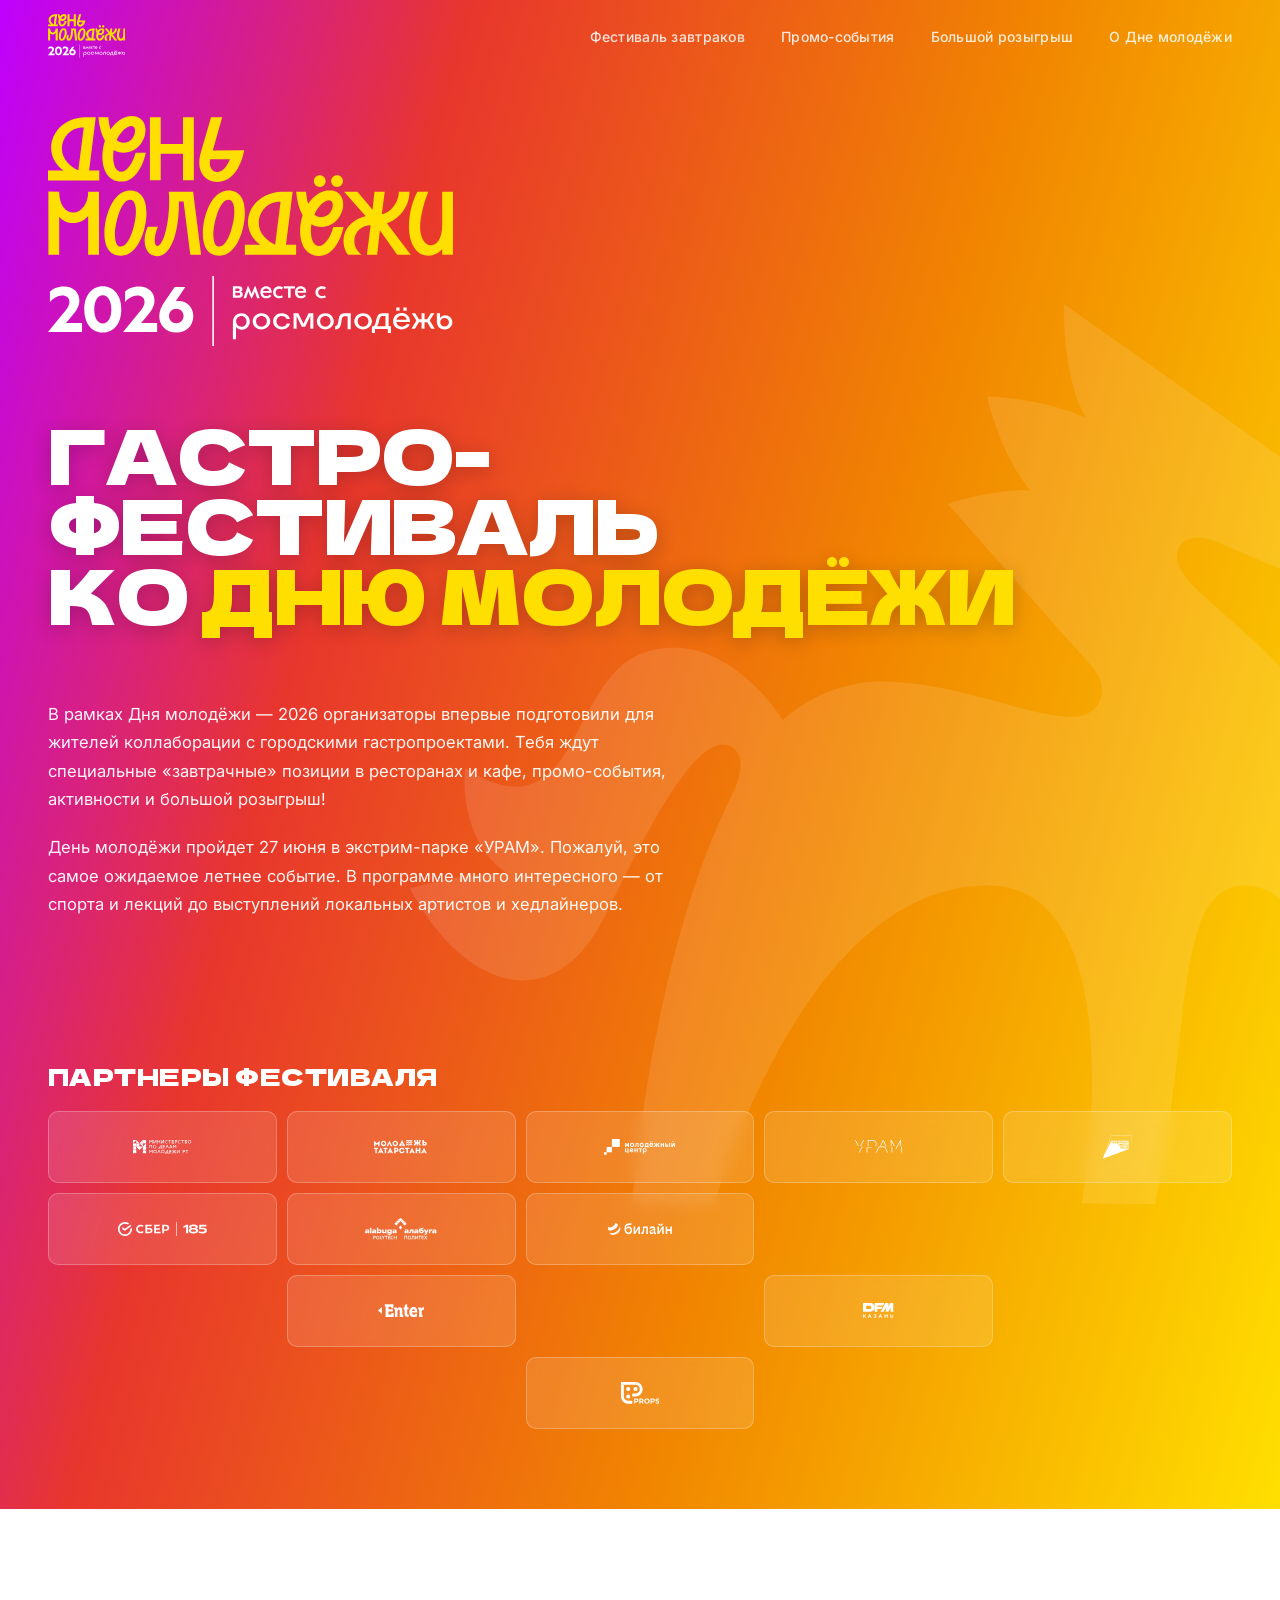
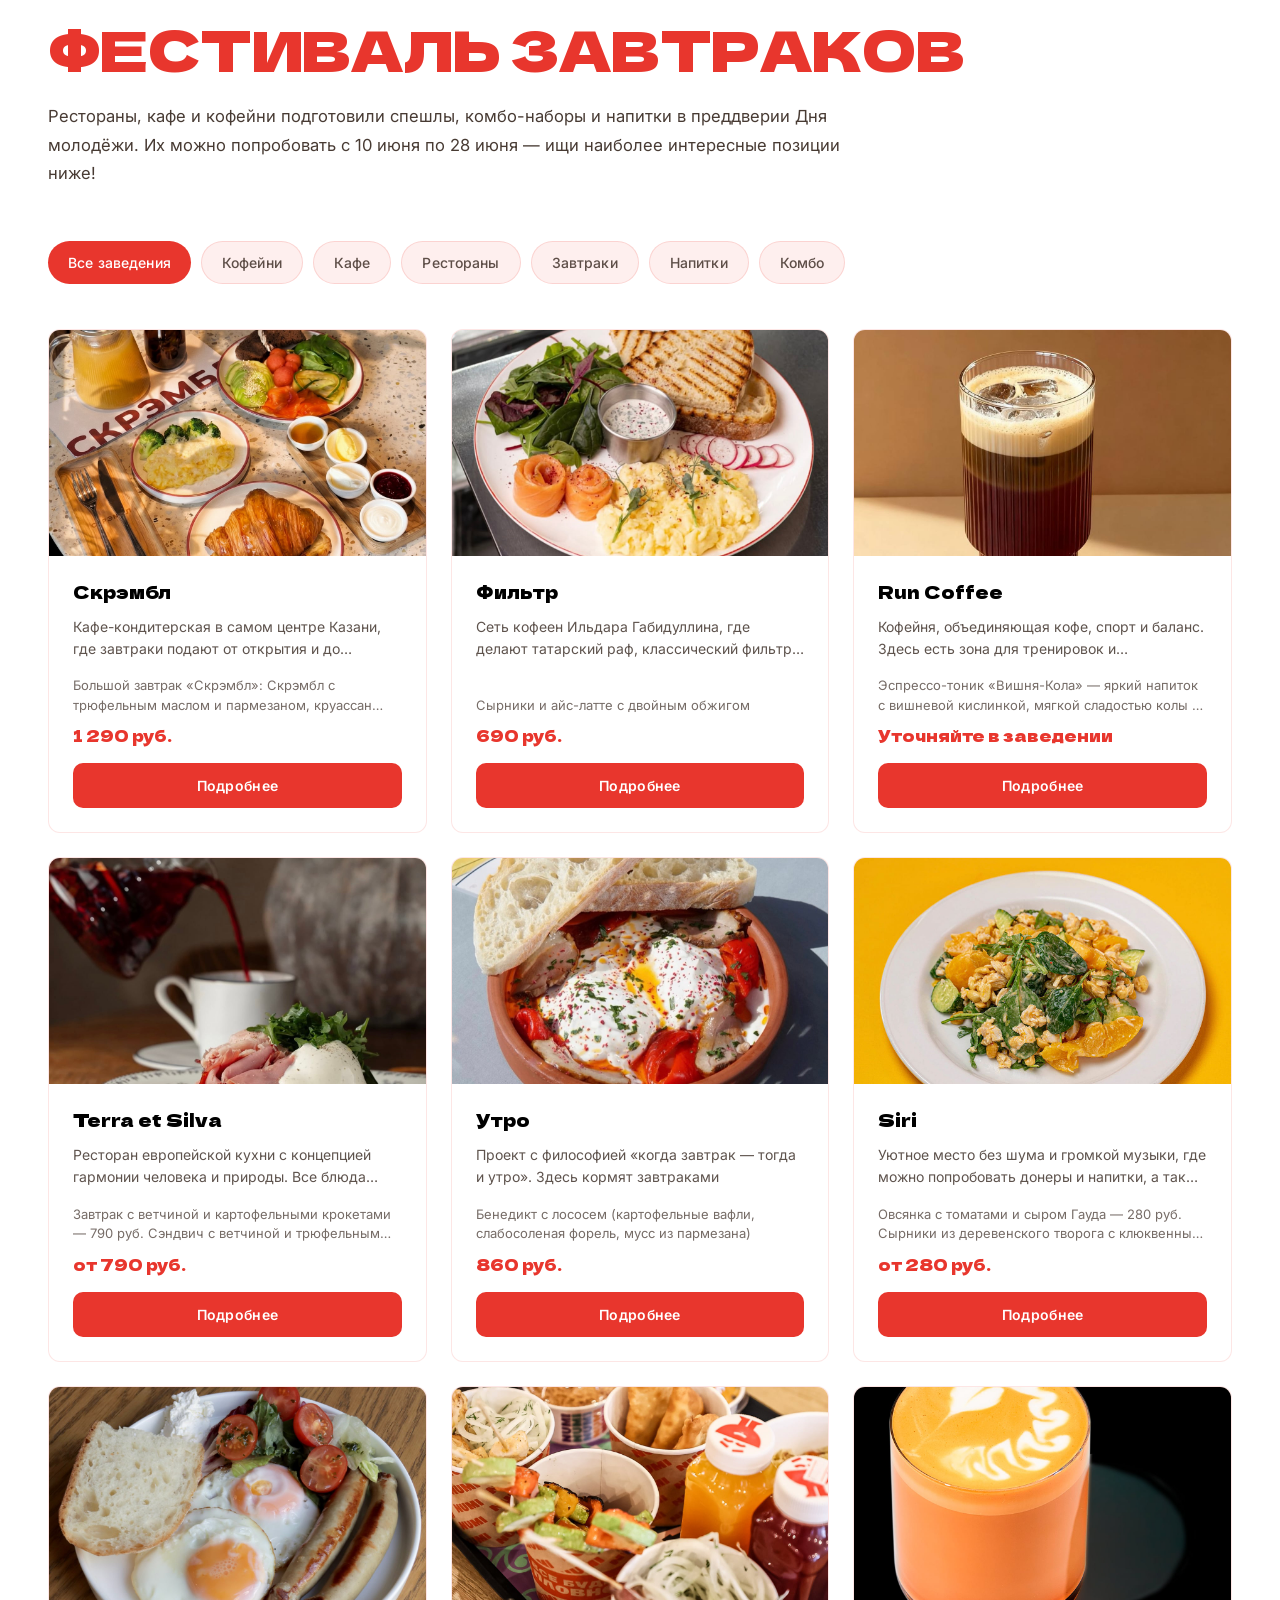
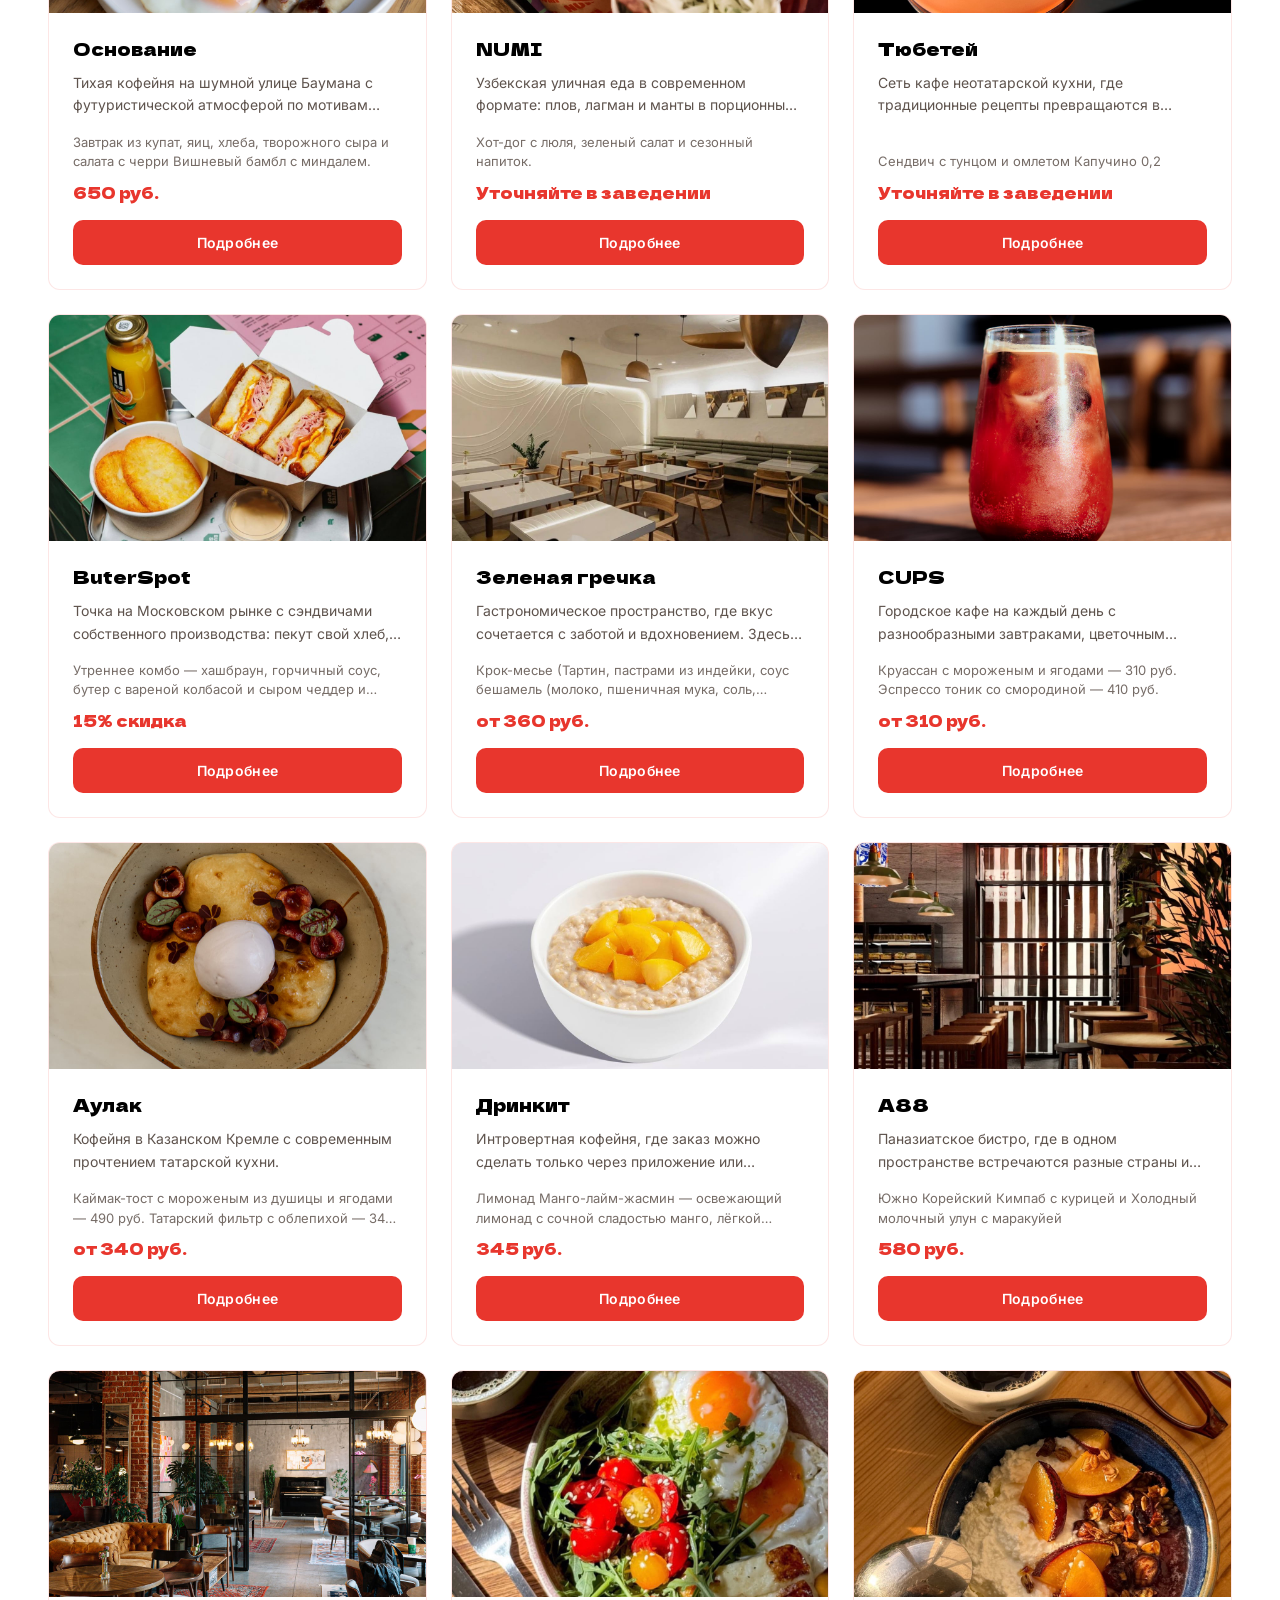
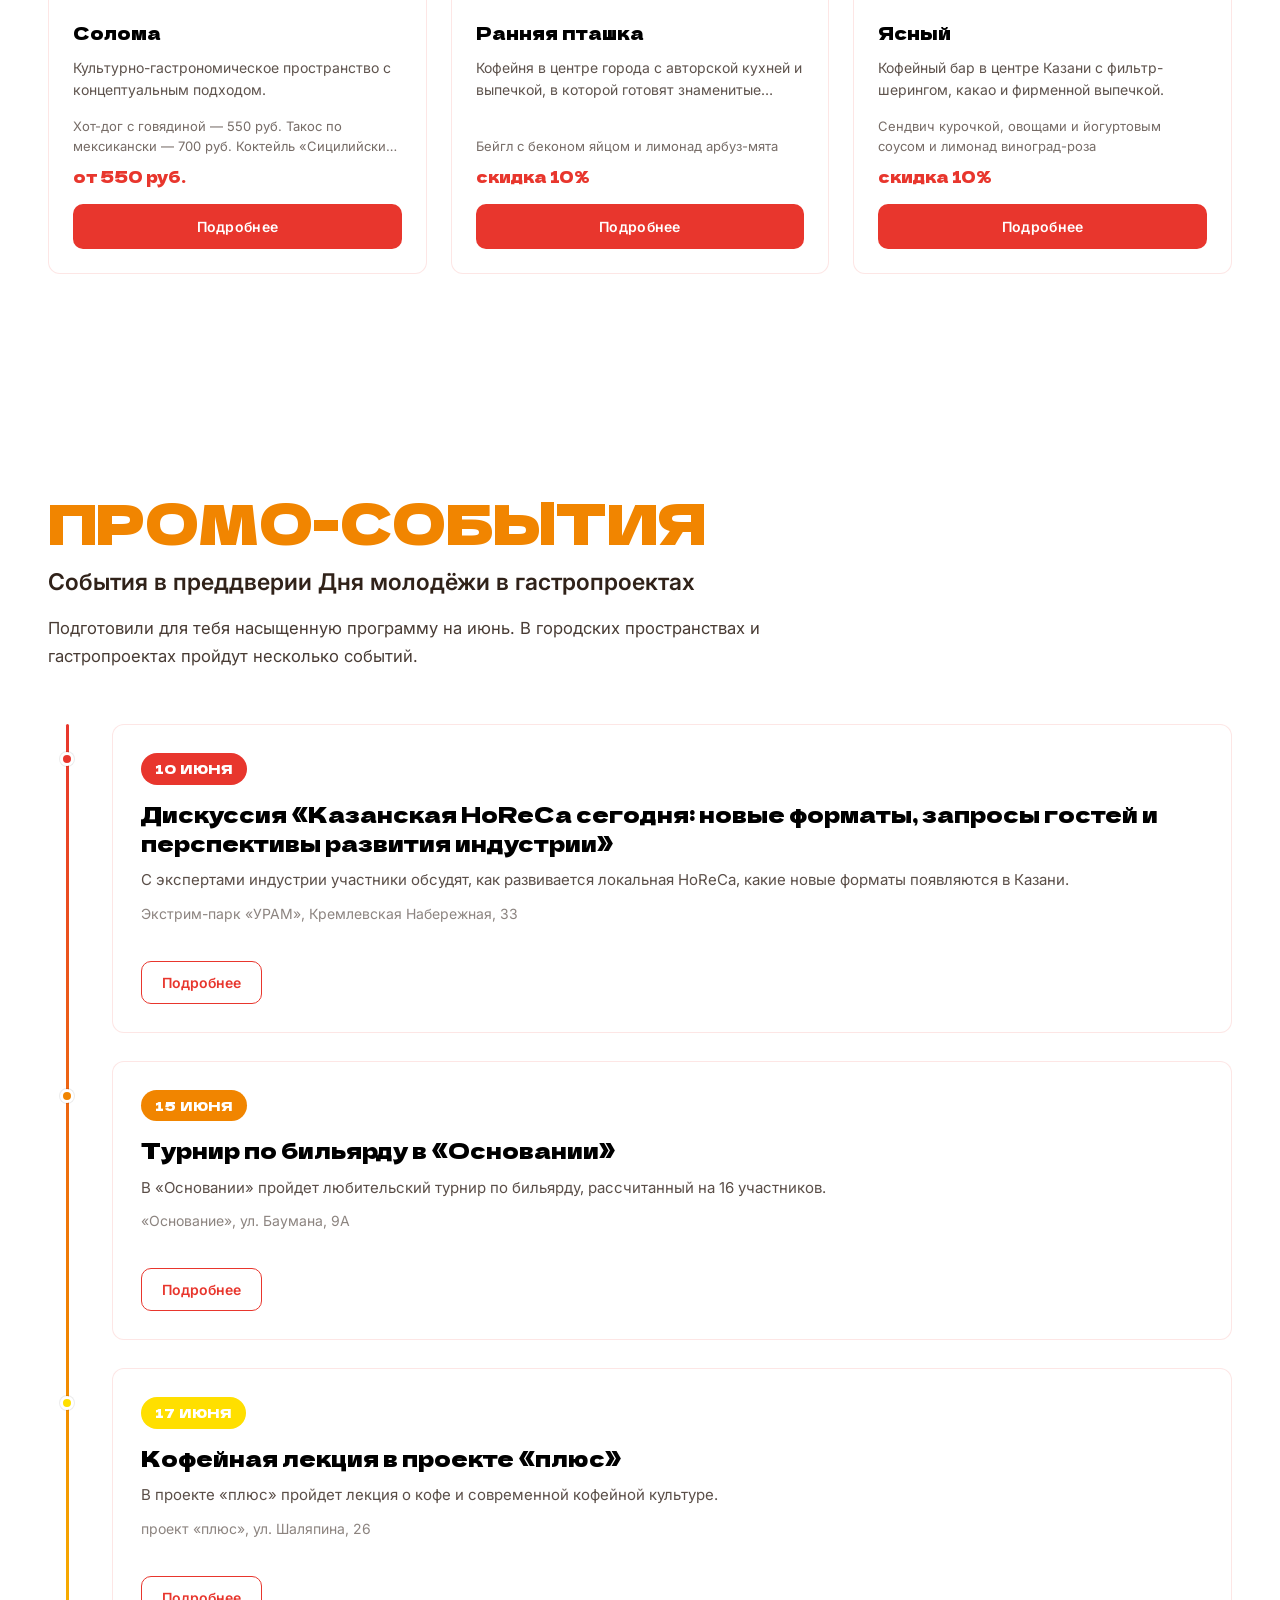
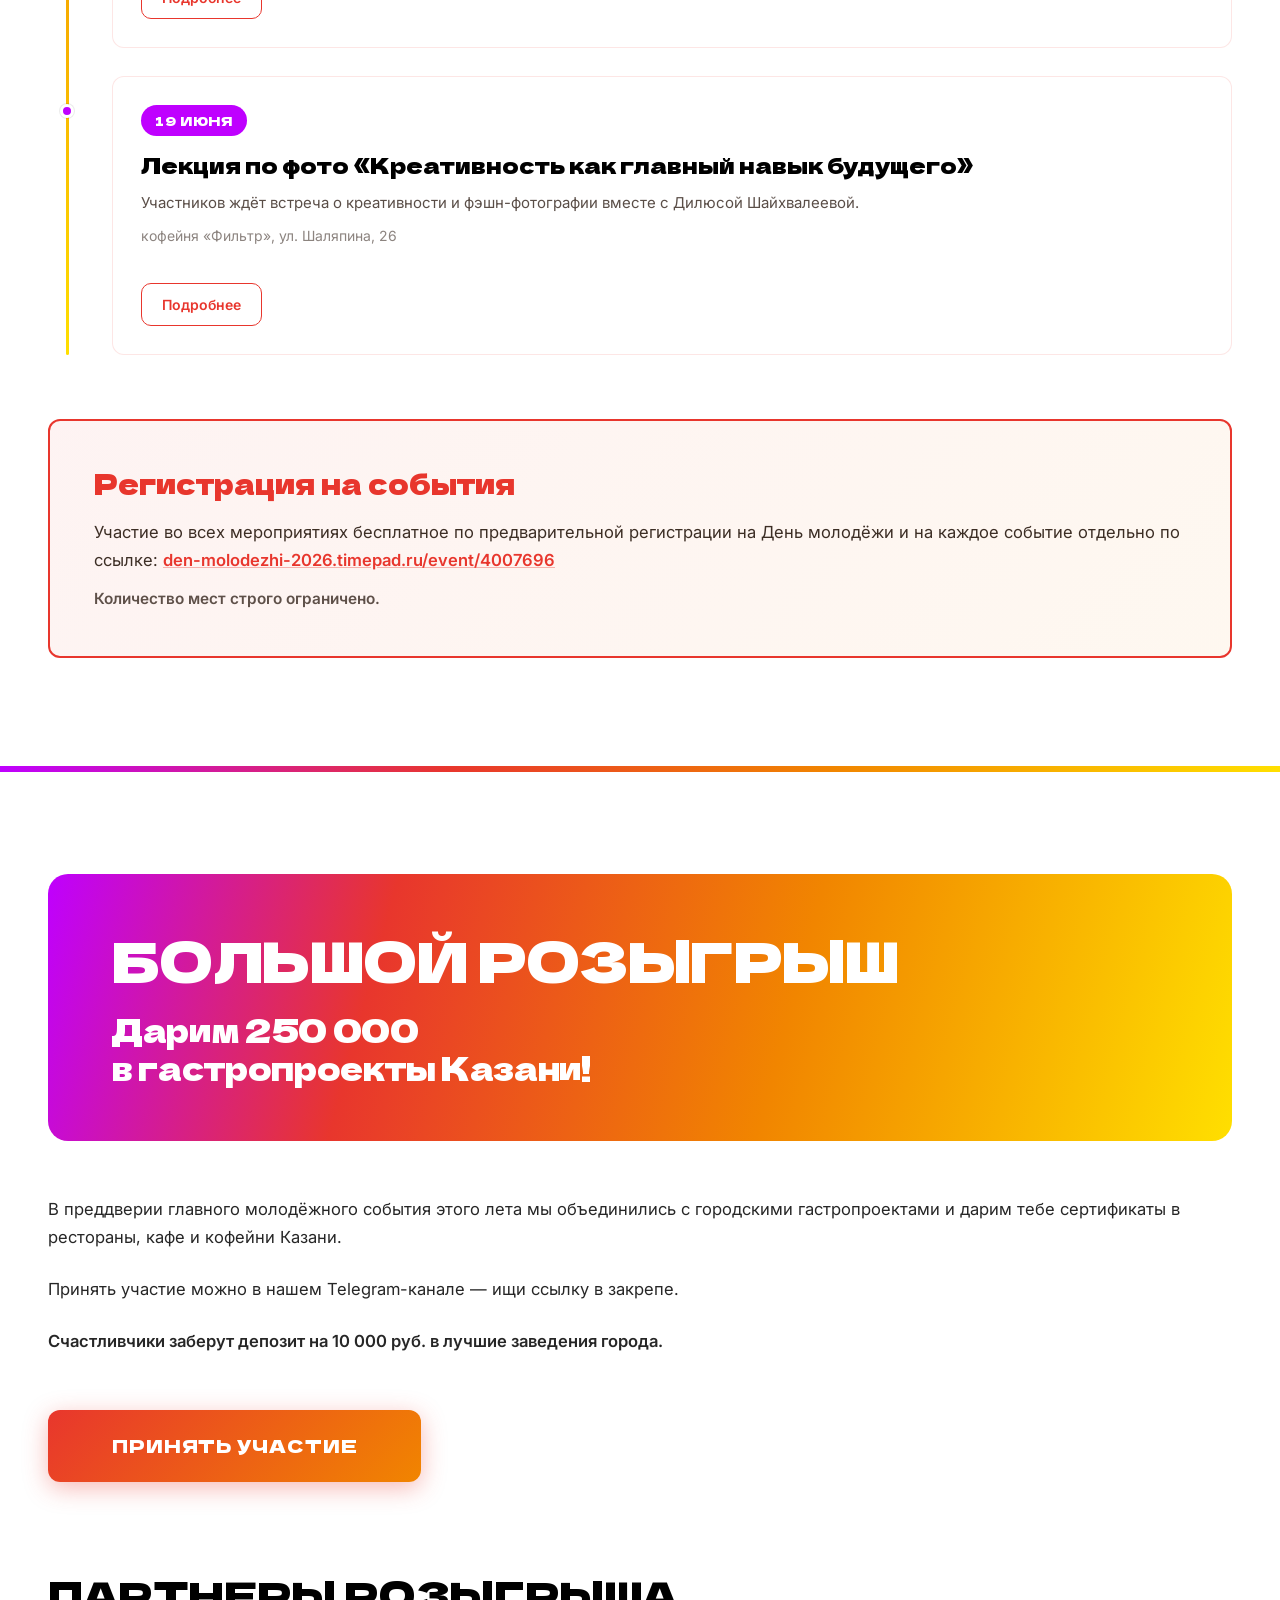
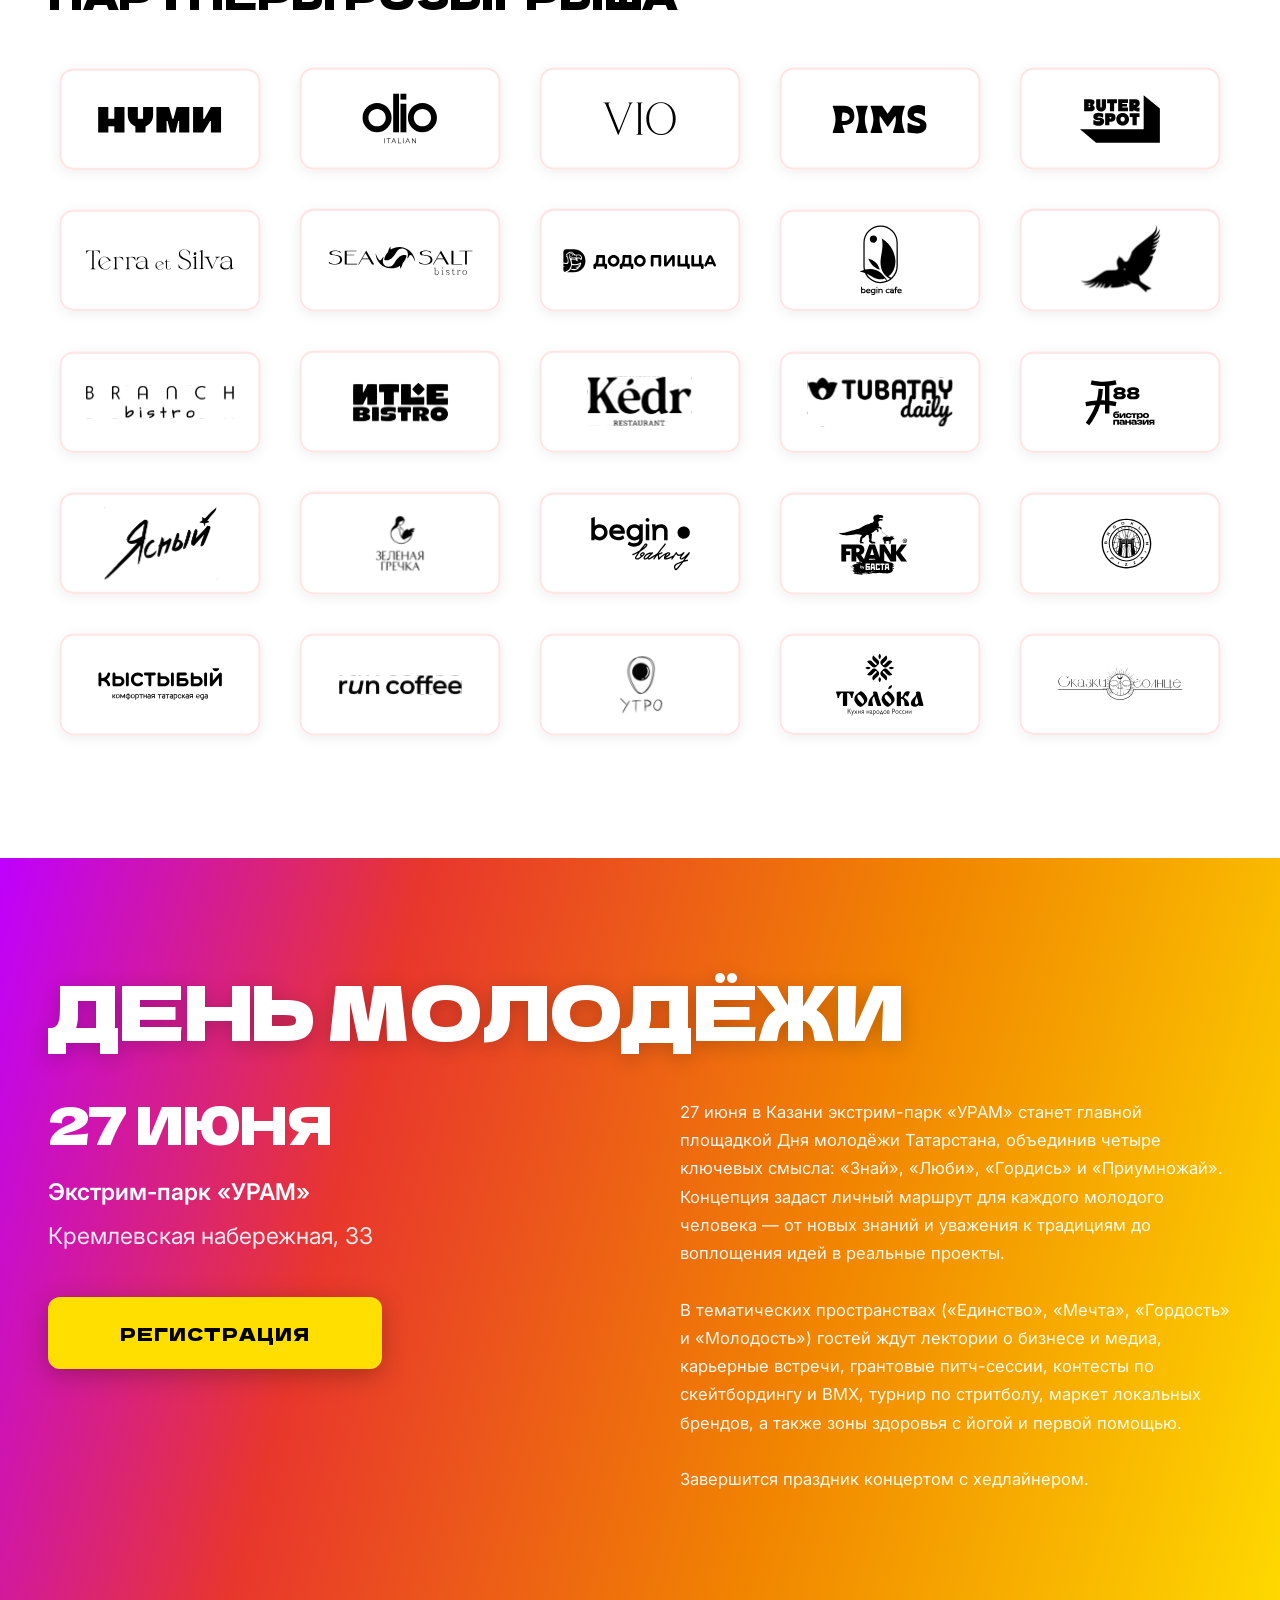
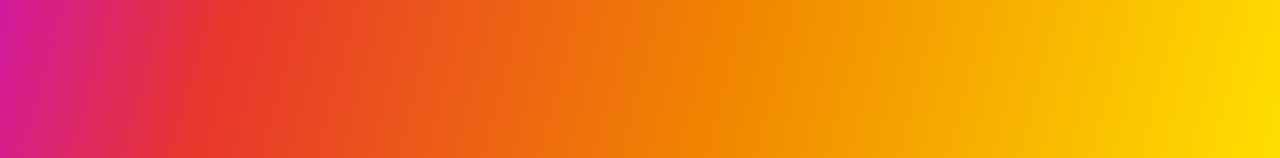
==== commit 4f1874b6: "Deploying to deploy from @ badbedbett/Youthfestival-deploy@de423ce28d7ac510eeaf5b09a9364642f2121092 " ====
--- a/horeca/index.html
+++ b/horeca/index.html
@@ -18,8 +18,8 @@
       <meta name="robots" content="noindex, nofollow" />
       <style>html, body { height: 100%; margin: 0; } #root { height: 100%; }</style>
       
-      <script type="module" crossorigin src="/horeca/assets/index-BA4S7oV3.js"></script>
-      <link rel="stylesheet" crossorigin href="/horeca/assets/index-WIvgpnvN.css">
+      <script type="module" crossorigin src="/horeca/assets/index-tjTgUm1X.js"></script>
+      <link rel="stylesheet" crossorigin href="/horeca/assets/index-BA_2nZ18.css">
     </head>
 
     <body>
--- a/horeca/assets/index-BA_2nZ18.css
+++ b/horeca/assets/index-BA_2nZ18.css
@@ -0,0 +1 @@
+@import"https://fonts.googleapis.com/css2?family=Dela+Gothic+One&family=Inter:ital,opsz,wght@0,14..32,100..900;1,14..32,100..900&display=swap";.hero-partners-grid{display:grid;grid-template-columns:repeat(5,minmax(0,1fr));gap:10px}.hero-partner-cell{background:#ffffff1f;-webkit-backdrop-filter:blur(8px);backdrop-filter:blur(8px);border:1.5px solid rgba(255,255,255,.25);border-radius:10px;padding:12px 10px;min-height:72px;display:flex;align-items:center;justify-content:center;transition:background .2s,border-color .2s,transform .2s;box-sizing:border-box}.hero-partner-cell:hover{background:#fff3;border-color:#fff6;transform:translateY(-2px)}.hero-partner-logo-wrap{display:flex;align-items:center;justify-content:center;width:100%;max-width:100%;line-height:0}.hero-partner-cell--featured{grid-column:3;justify-self:center;width:100%;min-width:0;max-width:none;padding:14px 12px;min-height:72px}.hero-partner-cell:nth-child(9){grid-column:2}.hero-partner-cell:nth-child(10){grid-column:4}@media(max-width:768px){.hero-partners-grid{grid-template-columns:repeat(12,minmax(0,1fr));gap:8px}.hero-partner-cell{grid-column:span 3;min-height:64px;padding:10px 8px}.hero-partner-cell:nth-child(9){grid-column:4 / span 3}.hero-partner-cell:nth-child(10){grid-column:7 / span 3}.hero-partner-cell--featured{grid-column:4 / span 6;justify-self:center;width:100%;max-width:none;padding:10px 8px;min-height:64px}}@media(max-width:480px){.hero-partner-cell{min-height:56px;padding:8px 6px}.hero-partner-cell--featured{min-height:56px}}.giveaway-partners-grid{display:grid;grid-template-columns:repeat(5,minmax(0,1fr));gap:clamp(10px,1.4vw,16px);align-items:center}.giveaway-partner-cell{display:flex;align-items:center;justify-content:center;line-height:0;transition:transform .25s ease}.giveaway-partner-cell:hover{transform:translateY(-2px)}.giveaway-partner-logo{width:100%;height:auto;display:block}@media(max-width:1100px){.giveaway-partners-grid{grid-template-columns:repeat(4,minmax(0,1fr));gap:12px}}@media(max-width:768px){.giveaway-partners-grid{grid-template-columns:repeat(4,minmax(0,1fr));gap:10px}}@media(max-width:520px){.giveaway-partners-grid{grid-template-columns:repeat(2,minmax(0,1fr));gap:8px}}/*! tailwindcss v4.1.12 | MIT License | https://tailwindcss.com */@layer properties{@supports (((-webkit-hyphens:none)) and (not (margin-trim:inline))) or ((-moz-orient:inline) and (not (color:rgb(from red r g b)))){*,:before,:after,::backdrop{--tw-translate-x:0;--tw-translate-y:0;--tw-translate-z:0;--tw-rotate-x:initial;--tw-rotate-y:initial;--tw-rotate-z:initial;--tw-skew-x:initial;--tw-skew-y:initial;--tw-space-x-reverse:0;--tw-border-style:solid;--tw-leading:initial;--tw-font-weight:initial;--tw-tracking:initial;--tw-ordinal:initial;--tw-slashed-zero:initial;--tw-numeric-figure:initial;--tw-numeric-spacing:initial;--tw-numeric-fraction:initial;--tw-shadow:0 0 #0000;--tw-shadow-color:initial;--tw-shadow-alpha:100%;--tw-inset-shadow:0 0 #0000;--tw-inset-shadow-color:initial;--tw-inset-shadow-alpha:100%;--tw-ring-color:initial;--tw-ring-shadow:0 0 #0000;--tw-inset-ring-color:initial;--tw-inset-ring-shadow:0 0 #0000;--tw-ring-inset:initial;--tw-ring-offset-width:0px;--tw-ring-offset-color:#fff;--tw-ring-offset-shadow:0 0 #0000;--tw-outline-style:solid;--tw-blur:initial;--tw-brightness:initial;--tw-contrast:initial;--tw-grayscale:initial;--tw-hue-rotate:initial;--tw-invert:initial;--tw-opacity:initial;--tw-saturate:initial;--tw-sepia:initial;--tw-drop-shadow:initial;--tw-drop-shadow-color:initial;--tw-drop-shadow-alpha:100%;--tw-drop-shadow-size:initial;--tw-duration:initial;--tw-ease:initial;--tw-content:"";--tw-animation-delay:0s;--tw-animation-direction:normal;--tw-animation-duration:initial;--tw-animation-fill-mode:none;--tw-animation-iteration-count:1;--tw-enter-blur:0;--tw-enter-opacity:1;--tw-enter-rotate:0;--tw-enter-scale:1;--tw-enter-translate-x:0;--tw-enter-translate-y:0;--tw-exit-blur:0;--tw-exit-opacity:1;--tw-exit-rotate:0;--tw-exit-scale:1;--tw-exit-translate-x:0;--tw-exit-translate-y:0}}}@layer theme{:root,:host{--font-sans:ui-sans-serif,system-ui,sans-serif,"Apple Color Emoji","Segoe UI Emoji","Segoe UI Symbol","Noto Color Emoji";--font-mono:ui-monospace,SFMono-Regular,Menlo,Monaco,Consolas,"Liberation Mono","Courier New",monospace;--color-gray-100:oklch(96.7% .003 264.542);--color-black:#000;--color-white:#fff;--spacing:.25rem;--container-sm:24rem;--container-lg:32rem;--text-xs:.75rem;--text-xs--line-height:calc(1/.75);--text-sm:.875rem;--text-sm--line-height:calc(1.25/.875);--text-base:1rem;--text-base--line-height: 1.5 ;--text-lg:1.125rem;--text-lg--line-height:calc(1.75/1.125);--text-xl:1.25rem;--text-2xl:1.5rem;--font-weight-normal:400;--font-weight-medium:500;--font-weight-semibold:600;--tracking-tight:-.025em;--tracking-widest:.1em;--leading-relaxed:1.625;--radius-xs:.125rem;--ease-in-out:cubic-bezier(.4,0,.2,1);--animate-pulse:pulse 2s cubic-bezier(.4,0,.6,1)infinite;--aspect-video:16/9;--default-transition-duration:.15s;--default-transition-timing-function:cubic-bezier(.4,0,.2,1);--default-font-family:var(--font-sans);--default-mono-font-family:var(--font-mono);--color-border:var(--border)}}@layer base{*,:after,:before,::backdrop{box-sizing:border-box;border:0 solid;margin:0;padding:0}::file-selector-button{box-sizing:border-box;border:0 solid;margin:0;padding:0}html,:host{-webkit-text-size-adjust:100%;-moz-tab-size:4;tab-size:4;line-height:1.5;font-family:var(--default-font-family,ui-sans-serif,system-ui,sans-serif,"Apple Color Emoji","Segoe UI Emoji","Segoe UI Symbol","Noto Color Emoji");font-feature-settings:var(--default-font-feature-settings,normal);font-variation-settings:var(--default-font-variation-settings,normal);-webkit-tap-highlight-color:transparent}hr{height:0;color:inherit;border-top-width:1px}abbr:where([title]){-webkit-text-decoration:underline dotted;text-decoration:underline dotted}h1,h2,h3,h4,h5,h6{font-size:inherit;font-weight:inherit}a{color:inherit;-webkit-text-decoration:inherit;text-decoration:inherit}b,strong{font-weight:bolder}code,kbd,samp,pre{font-family:var(--default-mono-font-family,ui-monospace,SFMono-Regular,Menlo,Monaco,Consolas,"Liberation Mono","Courier New",monospace);font-feature-settings:var(--default-mono-font-feature-settings,normal);font-variation-settings:var(--default-mono-font-variation-settings,normal);font-size:1em}small{font-size:80%}sub,sup{vertical-align:baseline;font-size:75%;line-height:0;position:relative}sub{bottom:-.25em}sup{top:-.5em}table{text-indent:0;border-color:inherit;border-collapse:collapse}:-moz-focusring{outline:auto}progress{vertical-align:baseline}summary{display:list-item}ol,ul,menu{list-style:none}img,svg,video,canvas,audio,iframe,embed,object{vertical-align:middle;display:block}img,video{max-width:100%;height:auto}button,input,select,optgroup,textarea{font:inherit;font-feature-settings:inherit;font-variation-settings:inherit;letter-spacing:inherit;color:inherit;opacity:1;background-color:#0000;border-radius:0}::file-selector-button{font:inherit;font-feature-settings:inherit;font-variation-settings:inherit;letter-spacing:inherit;color:inherit;opacity:1;background-color:#0000;border-radius:0}:where(select:is([multiple],[size])) optgroup{font-weight:bolder}:where(select:is([multiple],[size])) optgroup option{padding-inline-start:20px}::file-selector-button{margin-inline-end:4px}::placeholder{opacity:1}@supports (not ((-webkit-appearance:-apple-pay-button))) or (contain-intrinsic-size:1px){::placeholder{color:currentColor}@supports (color:color-mix(in lab,red,red)){::placeholder{color:color-mix(in oklab,currentcolor 50%,transparent)}}}textarea{resize:vertical}::-webkit-search-decoration{-webkit-appearance:none}::-webkit-date-and-time-value{min-height:1lh;text-align:inherit}::-webkit-datetime-edit{display:inline-flex}::-webkit-datetime-edit-fields-wrapper{padding:0}::-webkit-datetime-edit{padding-block:0}::-webkit-datetime-edit-year-field{padding-block:0}::-webkit-datetime-edit-month-field{padding-block:0}::-webkit-datetime-edit-day-field{padding-block:0}::-webkit-datetime-edit-hour-field{padding-block:0}::-webkit-datetime-edit-minute-field{padding-block:0}::-webkit-datetime-edit-second-field{padding-block:0}::-webkit-datetime-edit-millisecond-field{padding-block:0}::-webkit-datetime-edit-meridiem-field{padding-block:0}::-webkit-calendar-picker-indicator{line-height:1}:-moz-ui-invalid{box-shadow:none}button,input:where([type=button],[type=reset],[type=submit]){-webkit-appearance:button;-moz-appearance:button;appearance:button}::file-selector-button{-webkit-appearance:button;-moz-appearance:button;appearance:button}::-webkit-inner-spin-button{height:auto}::-webkit-outer-spin-button{height:auto}[hidden]:where(:not([hidden=until-found])){display:none!important}*{border-color:var(--border);outline-color:var(--ring)}@supports (color:color-mix(in lab,red,red)){*{outline-color:color-mix(in oklab,var(--ring)50%,transparent)}}body{background-color:var(--background);color:var(--foreground)}html{font-size:var(--font-size)}h1{font-size:var(--text-2xl);font-weight:var(--font-weight-medium);line-height:1.5}h2{font-size:var(--text-xl);font-weight:var(--font-weight-medium);line-height:1.5}h3{font-size:var(--text-lg);font-weight:var(--font-weight-medium);line-height:1.5}h4,label,button{font-size:var(--text-base);font-weight:var(--font-weight-medium);line-height:1.5}input{font-size:var(--text-base);font-weight:var(--font-weight-normal);line-height:1.5}}@layer components;@layer utilities{.\@container\/card-header{container:card-header/inline-size}.pointer-events-none{pointer-events:none}.invisible{visibility:hidden}.sr-only{clip:rect(0,0,0,0);white-space:nowrap;border-width:0;width:1px;height:1px;margin:-1px;padding:0;position:absolute;overflow:hidden}.absolute{position:absolute}.fixed{position:fixed}.relative{position:relative}.inset-0{inset:calc(var(--spacing)*0)}.inset-x-0{inset-inline:calc(var(--spacing)*0)}.inset-y-0{inset-block:calc(var(--spacing)*0)}.-top-12{top:calc(var(--spacing)*-12)}.top-0{top:calc(var(--spacing)*0)}.top-1\.5{top:calc(var(--spacing)*1.5)}.top-1\/2{top:50%}.top-3\.5{top:calc(var(--spacing)*3.5)}.top-4{top:calc(var(--spacing)*4)}.top-\[1px\]{top:1px}.top-\[50\%\]{top:50%}.top-\[60\%\]{top:60%}.top-full{top:100%}.-right-12{right:calc(var(--spacing)*-12)}.right-0{right:calc(var(--spacing)*0)}.right-1{right:calc(var(--spacing)*1)}.right-2{right:calc(var(--spacing)*2)}.right-3{right:calc(var(--spacing)*3)}.right-4{right:calc(var(--spacing)*4)}.-bottom-12{bottom:calc(var(--spacing)*-12)}.bottom-0{bottom:calc(var(--spacing)*0)}.-left-12{left:calc(var(--spacing)*-12)}.left-0{left:calc(var(--spacing)*0)}.left-1{left:calc(var(--spacing)*1)}.left-1\/2{left:50%}.left-2{left:calc(var(--spacing)*2)}.left-\[50\%\]{left:50%}.isolate{isolation:isolate}.z-10{z-index:10}.z-20{z-index:20}.z-50{z-index:50}.z-\[1\]{z-index:1}.z-\[200\]{z-index:200}.col-start-2{grid-column-start:2}.row-span-2{grid-row:span 2/span 2}.row-start-1{grid-row-start:1}.container{width:100%}@media(min-width:40rem){.container{max-width:40rem}}@media(min-width:48rem){.container{max-width:48rem}}@media(min-width:64rem){.container{max-width:64rem}}@media(min-width:80rem){.container{max-width:80rem}}@media(min-width:96rem){.container{max-width:96rem}}.-mx-1{margin-inline:calc(var(--spacing)*-1)}.mx-2{margin-inline:calc(var(--spacing)*2)}.mx-3\.5{margin-inline:calc(var(--spacing)*3.5)}.mx-auto{margin-inline:auto}.my-0\.5{margin-block:calc(var(--spacing)*.5)}.my-1{margin-block:calc(var(--spacing)*1)}.-mt-4{margin-top:calc(var(--spacing)*-4)}.mt-1\.5{margin-top:calc(var(--spacing)*1.5)}.mt-2{margin-top:calc(var(--spacing)*2)}.mt-4{margin-top:calc(var(--spacing)*4)}.mt-auto{margin-top:auto}.-ml-4{margin-left:calc(var(--spacing)*-4)}.ml-1{margin-left:calc(var(--spacing)*1)}.ml-auto{margin-left:auto}.line-clamp-1{-webkit-line-clamp:1;-webkit-box-orient:vertical;display:-webkit-box;overflow:hidden}.block{display:block}.flex{display:flex}.grid{display:grid}.hidden{display:none}.inline-block{display:inline-block}.inline-flex{display:inline-flex}.table{display:table}.table-caption{display:table-caption}.table-cell{display:table-cell}.table-row{display:table-row}.field-sizing-content{field-sizing:content}.aspect-square{aspect-ratio:1}.aspect-video{aspect-ratio:var(--aspect-video)}.size-2{width:calc(var(--spacing)*2);height:calc(var(--spacing)*2)}.size-2\.5{width:calc(var(--spacing)*2.5);height:calc(var(--spacing)*2.5)}.size-3{width:calc(var(--spacing)*3);height:calc(var(--spacing)*3)}.size-3\.5{width:calc(var(--spacing)*3.5);height:calc(var(--spacing)*3.5)}.size-4{width:calc(var(--spacing)*4);height:calc(var(--spacing)*4)}.size-7{width:calc(var(--spacing)*7);height:calc(var(--spacing)*7)}.size-8{width:calc(var(--spacing)*8);height:calc(var(--spacing)*8)}.size-9{width:calc(var(--spacing)*9);height:calc(var(--spacing)*9)}.size-10{width:calc(var(--spacing)*10);height:calc(var(--spacing)*10)}.size-full{width:100%;height:100%}.h-1\.5{height:calc(var(--spacing)*1.5)}.h-2{height:calc(var(--spacing)*2)}.h-2\.5{height:calc(var(--spacing)*2.5)}.h-4{height:calc(var(--spacing)*4)}.h-5{height:calc(var(--spacing)*5)}.h-7{height:calc(var(--spacing)*7)}.h-8{height:calc(var(--spacing)*8)}.h-9{height:calc(var(--spacing)*9)}.h-10{height:calc(var(--spacing)*10)}.h-12{height:calc(var(--spacing)*12)}.h-\[1\.15rem\]{height:1.15rem}.h-\[calc\(100\%-1px\)\]{height:calc(100% - 1px)}.h-\[var\(--radix-navigation-menu-viewport-height\)\]{height:var(--radix-navigation-menu-viewport-height)}.h-\[var\(--radix-select-trigger-height\)\]{height:var(--radix-select-trigger-height)}.h-auto{height:auto}.h-full{height:100%}.h-px{height:1px}.h-svh{height:100svh}.max-h-\(--radix-context-menu-content-available-height\){max-height:var(--radix-context-menu-content-available-height)}.max-h-\(--radix-dropdown-menu-content-available-height\){max-height:var(--radix-dropdown-menu-content-available-height)}.max-h-\(--radix-select-content-available-height\){max-height:var(--radix-select-content-available-height)}.max-h-\[300px\]{max-height:300px}.min-h-0{min-height:calc(var(--spacing)*0)}.min-h-4{min-height:calc(var(--spacing)*4)}.min-h-16{min-height:calc(var(--spacing)*16)}.min-h-svh{min-height:100svh}.w-\(--sidebar-width\){width:var(--sidebar-width)}.w-0{width:calc(var(--spacing)*0)}.w-1{width:calc(var(--spacing)*1)}.w-2{width:calc(var(--spacing)*2)}.w-2\.5{width:calc(var(--spacing)*2.5)}.w-3{width:calc(var(--spacing)*3)}.w-3\/4{width:75%}.w-4{width:calc(var(--spacing)*4)}.w-5{width:calc(var(--spacing)*5)}.w-8{width:calc(var(--spacing)*8)}.w-9{width:calc(var(--spacing)*9)}.w-64{width:calc(var(--spacing)*64)}.w-72{width:calc(var(--spacing)*72)}.w-\[100px\]{width:100px}.w-auto{width:auto}.w-fit{width:fit-content}.w-full{width:100%}.w-max{width:max-content}.w-px{width:1px}.max-w-\(--skeleton-width\){max-width:var(--skeleton-width)}.max-w-\[calc\(100\%-2rem\)\]{max-width:calc(100% - 2rem)}.max-w-max{max-width:max-content}.min-w-0{min-width:calc(var(--spacing)*0)}.min-w-5{min-width:calc(var(--spacing)*5)}.min-w-8{min-width:calc(var(--spacing)*8)}.min-w-9{min-width:calc(var(--spacing)*9)}.min-w-10{min-width:calc(var(--spacing)*10)}.min-w-\[8rem\]{min-width:8rem}.min-w-\[12rem\]{min-width:12rem}.min-w-\[var\(--radix-select-trigger-width\)\]{min-width:var(--radix-select-trigger-width)}.flex-1{flex:1}.shrink-0{flex-shrink:0}.grow{flex-grow:1}.grow-0{flex-grow:0}.basis-full{flex-basis:100%}.caption-bottom{caption-side:bottom}.border-collapse{border-collapse:collapse}.origin-\(--radix-context-menu-content-transform-origin\){transform-origin:var(--radix-context-menu-content-transform-origin)}.origin-\(--radix-dropdown-menu-content-transform-origin\){transform-origin:var(--radix-dropdown-menu-content-transform-origin)}.origin-\(--radix-hover-card-content-transform-origin\){transform-origin:var(--radix-hover-card-content-transform-origin)}.origin-\(--radix-menubar-content-transform-origin\){transform-origin:var(--radix-menubar-content-transform-origin)}.origin-\(--radix-popover-content-transform-origin\){transform-origin:var(--radix-popover-content-transform-origin)}.origin-\(--radix-select-content-transform-origin\){transform-origin:var(--radix-select-content-transform-origin)}.origin-\(--radix-tooltip-content-transform-origin\){transform-origin:var(--radix-tooltip-content-transform-origin)}.-translate-x-1\/2{--tw-translate-x: -50% ;translate:var(--tw-translate-x)var(--tw-translate-y)}.-translate-x-px{--tw-translate-x:-1px;translate:var(--tw-translate-x)var(--tw-translate-y)}.translate-x-\[-50\%\]{--tw-translate-x:-50%;translate:var(--tw-translate-x)var(--tw-translate-y)}.translate-x-px{--tw-translate-x:1px;translate:var(--tw-translate-x)var(--tw-translate-y)}.-translate-y-1\/2{--tw-translate-y: -50% ;translate:var(--tw-translate-x)var(--tw-translate-y)}.translate-y-0\.5{--tw-translate-y:calc(var(--spacing)*.5);translate:var(--tw-translate-x)var(--tw-translate-y)}.translate-y-\[-50\%\]{--tw-translate-y:-50%;translate:var(--tw-translate-x)var(--tw-translate-y)}.translate-y-\[calc\(-50\%_-_2px\)\]{--tw-translate-y: calc(-50% - 2px) ;translate:var(--tw-translate-x)var(--tw-translate-y)}.rotate-45{rotate:45deg}.rotate-90{rotate:90deg}.transform{transform:var(--tw-rotate-x,)var(--tw-rotate-y,)var(--tw-rotate-z,)var(--tw-skew-x,)var(--tw-skew-y,)}.animate-caret-blink{animation:1.25s ease-out infinite caret-blink}.animate-in{animation:enter var(--tw-animation-duration,var(--tw-duration,.15s))var(--tw-ease,ease)var(--tw-animation-delay,0s)var(--tw-animation-iteration-count,1)var(--tw-animation-direction,normal)var(--tw-animation-fill-mode,none)}.animate-pulse{animation:var(--animate-pulse)}.cursor-default{cursor:default}.touch-none{touch-action:none}.resize-none{resize:none}.scroll-my-1{scroll-margin-block:calc(var(--spacing)*1)}.scroll-py-1{scroll-padding-block:calc(var(--spacing)*1)}.list-none{list-style-type:none}.auto-rows-min{grid-auto-rows:min-content}.grid-cols-\[0_1fr\]{grid-template-columns:0 1fr}.grid-rows-\[auto_auto\]{grid-template-rows:auto auto}.flex-col{flex-direction:column}.flex-col-reverse{flex-direction:column-reverse}.flex-row{flex-direction:row}.flex-wrap{flex-wrap:wrap}.items-center{align-items:center}.items-end{align-items:flex-end}.items-start{align-items:flex-start}.items-stretch{align-items:stretch}.justify-between{justify-content:space-between}.justify-center{justify-content:center}.justify-items-start{justify-items:start}.gap-1{gap:calc(var(--spacing)*1)}.gap-1\.5{gap:calc(var(--spacing)*1.5)}.gap-2{gap:calc(var(--spacing)*2)}.gap-3{gap:calc(var(--spacing)*3)}.gap-4{gap:calc(var(--spacing)*4)}.gap-6{gap:calc(var(--spacing)*6)}:where(.space-x-1>:not(:last-child)){--tw-space-x-reverse:0;margin-inline-start:calc(calc(var(--spacing)*1)*var(--tw-space-x-reverse));margin-inline-end:calc(calc(var(--spacing)*1)*calc(1 - var(--tw-space-x-reverse)))}.gap-y-0\.5{row-gap:calc(var(--spacing)*.5)}.self-start{align-self:flex-start}.justify-self-end{justify-self:flex-end}.overflow-auto{overflow:auto}.overflow-hidden{overflow:hidden}.overflow-x-auto{overflow-x:auto}.overflow-x-hidden{overflow-x:hidden}.overflow-y-auto{overflow-y:auto}.rounded-\[2px\]{border-radius:2px}.rounded-\[4px\]{border-radius:4px}.rounded-\[inherit\]{border-radius:inherit}.rounded-full{border-radius:3.40282e38px}.rounded-lg{border-radius:var(--radius)}.rounded-md{border-radius:calc(var(--radius) - 2px)}.rounded-none{border-radius:0}.rounded-sm{border-radius:calc(var(--radius) - 4px)}.rounded-xl{border-radius:calc(var(--radius) + 4px)}.rounded-xs{border-radius:var(--radius-xs)}.rounded-tl-sm{border-top-left-radius:calc(var(--radius) - 4px)}.border{border-style:var(--tw-border-style);border-width:1px}.border-\[1\.5px\]{border-style:var(--tw-border-style);border-width:1.5px}.border-y{border-block-style:var(--tw-border-style);border-block-width:1px}.border-t{border-top-style:var(--tw-border-style);border-top-width:1px}.border-r{border-right-style:var(--tw-border-style);border-right-width:1px}.border-b{border-bottom-style:var(--tw-border-style);border-bottom-width:1px}.border-l{border-left-style:var(--tw-border-style);border-left-width:1px}.border-dashed{--tw-border-style:dashed;border-style:dashed}.border-\(--color-border\){border-color:var(--color-border)}.border-border\/50{border-color:var(--border)}@supports (color:color-mix(in lab,red,red)){.border-border\/50{border-color:color-mix(in oklab,var(--border)50%,transparent)}}.border-input{border-color:var(--input)}.border-primary{border-color:var(--primary)}.border-sidebar-border{border-color:var(--sidebar-border)}.border-transparent{border-color:#0000}.border-t-transparent{border-top-color:#0000}.border-l-transparent{border-left-color:#0000}.bg-\(--color-bg\){background-color:var(--color-bg)}.bg-accent{background-color:var(--accent)}.bg-background{background-color:var(--background)}.bg-black\/50{background-color:#00000080}@supports (color:color-mix(in lab,red,red)){.bg-black\/50{background-color:color-mix(in oklab,var(--color-black)50%,transparent)}}.bg-border{background-color:var(--border)}.bg-card{background-color:var(--card)}.bg-destructive{background-color:var(--destructive)}.bg-foreground{background-color:var(--foreground)}.bg-gray-100{background-color:var(--color-gray-100)}.bg-input-background{background-color:var(--input-background)}.bg-muted,.bg-muted\/50{background-color:var(--muted)}@supports (color:color-mix(in lab,red,red)){.bg-muted\/50{background-color:color-mix(in oklab,var(--muted)50%,transparent)}}.bg-popover{background-color:var(--popover)}.bg-primary,.bg-primary\/20{background-color:var(--primary)}@supports (color:color-mix(in lab,red,red)){.bg-primary\/20{background-color:color-mix(in oklab,var(--primary)20%,transparent)}}.bg-secondary{background-color:var(--secondary)}.bg-sidebar{background-color:var(--sidebar)}.bg-sidebar-border{background-color:var(--sidebar-border)}.bg-transparent{background-color:#0000}.fill-current{fill:currentColor}.fill-primary{fill:var(--primary)}.p-0{padding:calc(var(--spacing)*0)}.p-1{padding:calc(var(--spacing)*1)}.p-2{padding:calc(var(--spacing)*2)}.p-3{padding:calc(var(--spacing)*3)}.p-4{padding:calc(var(--spacing)*4)}.p-6{padding:calc(var(--spacing)*6)}.p-\[3px\]{padding:3px}.p-px{padding:1px}.px-1{padding-inline:calc(var(--spacing)*1)}.px-1\.5{padding-inline:calc(var(--spacing)*1.5)}.px-2{padding-inline:calc(var(--spacing)*2)}.px-2\.5{padding-inline:calc(var(--spacing)*2.5)}.px-3{padding-inline:calc(var(--spacing)*3)}.px-4{padding-inline:calc(var(--spacing)*4)}.px-6{padding-inline:calc(var(--spacing)*6)}.py-0\.5{padding-block:calc(var(--spacing)*.5)}.py-1{padding-block:calc(var(--spacing)*1)}.py-1\.5{padding-block:calc(var(--spacing)*1.5)}.py-2{padding-block:calc(var(--spacing)*2)}.py-3{padding-block:calc(var(--spacing)*3)}.py-4{padding-block:calc(var(--spacing)*4)}.py-6{padding-block:calc(var(--spacing)*6)}.pt-0{padding-top:calc(var(--spacing)*0)}.pt-1{padding-top:calc(var(--spacing)*1)}.pt-3{padding-top:calc(var(--spacing)*3)}.pt-4{padding-top:calc(var(--spacing)*4)}.pt-6{padding-top:calc(var(--spacing)*6)}.pr-2{padding-right:calc(var(--spacing)*2)}.pr-2\.5{padding-right:calc(var(--spacing)*2.5)}.pr-8{padding-right:calc(var(--spacing)*8)}.pb-3{padding-bottom:calc(var(--spacing)*3)}.pb-4{padding-bottom:calc(var(--spacing)*4)}.pb-6{padding-bottom:calc(var(--spacing)*6)}.pl-2{padding-left:calc(var(--spacing)*2)}.pl-4{padding-left:calc(var(--spacing)*4)}.pl-8{padding-left:calc(var(--spacing)*8)}.text-center{text-align:center}.text-left{text-align:left}.align-middle{vertical-align:middle}.font-mono{font-family:var(--font-mono)}.text-base{font-size:var(--text-base);line-height:var(--tw-leading,var(--text-base--line-height))}.text-lg{font-size:var(--text-lg);line-height:var(--tw-leading,var(--text-lg--line-height))}.text-sm{font-size:var(--text-sm);line-height:var(--tw-leading,var(--text-sm--line-height))}.text-xs{font-size:var(--text-xs);line-height:var(--tw-leading,var(--text-xs--line-height))}.text-\[0\.8rem\]{font-size:.8rem}.leading-none{--tw-leading:1;line-height:1}.font-medium{--tw-font-weight:var(--font-weight-medium);font-weight:var(--font-weight-medium)}.font-normal{--tw-font-weight:var(--font-weight-normal);font-weight:var(--font-weight-normal)}.font-semibold{--tw-font-weight:var(--font-weight-semibold);font-weight:var(--font-weight-semibold)}.tracking-tight{--tw-tracking:var(--tracking-tight);letter-spacing:var(--tracking-tight)}.tracking-widest{--tw-tracking:var(--tracking-widest);letter-spacing:var(--tracking-widest)}.text-balance{text-wrap:balance}.break-words{overflow-wrap:break-word}.whitespace-nowrap{white-space:nowrap}.text-accent-foreground{color:var(--accent-foreground)}.text-card-foreground{color:var(--card-foreground)}.text-current{color:currentColor}.text-destructive{color:var(--destructive)}.text-foreground{color:var(--foreground)}.text-muted-foreground{color:var(--muted-foreground)}.text-popover-foreground{color:var(--popover-foreground)}.text-primary{color:var(--primary)}.text-primary-foreground{color:var(--primary-foreground)}.text-secondary-foreground{color:var(--secondary-foreground)}.text-sidebar-foreground,.text-sidebar-foreground\/70{color:var(--sidebar-foreground)}@supports (color:color-mix(in lab,red,red)){.text-sidebar-foreground\/70{color:color-mix(in oklab,var(--sidebar-foreground)70%,transparent)}}.text-white{color:var(--color-white)}.uppercase{text-transform:uppercase}.italic{font-style:italic}.tabular-nums{--tw-numeric-spacing:tabular-nums;font-variant-numeric:var(--tw-ordinal,)var(--tw-slashed-zero,)var(--tw-numeric-figure,)var(--tw-numeric-spacing,)var(--tw-numeric-fraction,)}.underline-offset-4{text-underline-offset:4px}.opacity-50{opacity:.5}.opacity-70{opacity:.7}.shadow{--tw-shadow:0 1px 3px 0 var(--tw-shadow-color,#0000001a),0 1px 2px -1px var(--tw-shadow-color,#0000001a);box-shadow:var(--tw-inset-shadow),var(--tw-inset-ring-shadow),var(--tw-ring-offset-shadow),var(--tw-ring-shadow),var(--tw-shadow)}.shadow-\[0_0_0_1px_hsl\(var\(--sidebar-border\)\)\]{--tw-shadow:0 0 0 1px var(--tw-shadow-color,hsl(var(--sidebar-border)));box-shadow:var(--tw-inset-shadow),var(--tw-inset-ring-shadow),var(--tw-ring-offset-shadow),var(--tw-ring-shadow),var(--tw-shadow)}.shadow-lg{--tw-shadow:0 10px 15px -3px var(--tw-shadow-color,#0000001a),0 4px 6px -4px var(--tw-shadow-color,#0000001a);box-shadow:var(--tw-inset-shadow),var(--tw-inset-ring-shadow),var(--tw-ring-offset-shadow),var(--tw-ring-shadow),var(--tw-shadow)}.shadow-md{--tw-shadow:0 4px 6px -1px var(--tw-shadow-color,#0000001a),0 2px 4px -2px var(--tw-shadow-color,#0000001a);box-shadow:var(--tw-inset-shadow),var(--tw-inset-ring-shadow),var(--tw-ring-offset-shadow),var(--tw-ring-shadow),var(--tw-shadow)}.shadow-none{--tw-shadow:0 0 #0000;box-shadow:var(--tw-inset-shadow),var(--tw-inset-ring-shadow),var(--tw-ring-offset-shadow),var(--tw-ring-shadow),var(--tw-shadow)}.shadow-sm{--tw-shadow:0 1px 3px 0 var(--tw-shadow-color,#0000001a),0 1px 2px -1px var(--tw-shadow-color,#0000001a);box-shadow:var(--tw-inset-shadow),var(--tw-inset-ring-shadow),var(--tw-ring-offset-shadow),var(--tw-ring-shadow),var(--tw-shadow)}.shadow-xl{--tw-shadow:0 20px 25px -5px var(--tw-shadow-color,#0000001a),0 8px 10px -6px var(--tw-shadow-color,#0000001a);box-shadow:var(--tw-inset-shadow),var(--tw-inset-ring-shadow),var(--tw-ring-offset-shadow),var(--tw-ring-shadow),var(--tw-shadow)}.shadow-xs{--tw-shadow:0 1px 2px 0 var(--tw-shadow-color,#0000000d);box-shadow:var(--tw-inset-shadow),var(--tw-inset-ring-shadow),var(--tw-ring-offset-shadow),var(--tw-ring-shadow),var(--tw-shadow)}.ring-0{--tw-ring-shadow:var(--tw-ring-inset,)0 0 0 calc(0px + var(--tw-ring-offset-width))var(--tw-ring-color,currentcolor);box-shadow:var(--tw-inset-shadow),var(--tw-inset-ring-shadow),var(--tw-ring-offset-shadow),var(--tw-ring-shadow),var(--tw-shadow)}.ring-ring\/50{--tw-ring-color:var(--ring)}@supports (color:color-mix(in lab,red,red)){.ring-ring\/50{--tw-ring-color:color-mix(in oklab,var(--ring)50%,transparent)}}.ring-sidebar-ring{--tw-ring-color:var(--sidebar-ring)}.ring-offset-background{--tw-ring-offset-color:var(--background)}.outline-hidden{--tw-outline-style:none;outline-style:none}@media(forced-colors:active){.outline-hidden{outline-offset:2px;outline:2px solid #0000}}.outline{outline-style:var(--tw-outline-style);outline-width:1px}.filter{filter:var(--tw-blur,)var(--tw-brightness,)var(--tw-contrast,)var(--tw-grayscale,)var(--tw-hue-rotate,)var(--tw-invert,)var(--tw-saturate,)var(--tw-sepia,)var(--tw-drop-shadow,)}.transition{transition-property:color,background-color,border-color,outline-color,text-decoration-color,fill,stroke,--tw-gradient-from,--tw-gradient-via,--tw-gradient-to,opacity,box-shadow,transform,translate,scale,rotate,filter,-webkit-backdrop-filter,backdrop-filter,display,visibility,content-visibility,overlay,pointer-events;transition-timing-function:var(--tw-ease,var(--default-transition-timing-function));transition-duration:var(--tw-duration,var(--default-transition-duration))}.transition-\[color\,box-shadow\]{transition-property:color,box-shadow;transition-timing-function:var(--tw-ease,var(--default-transition-timing-function));transition-duration:var(--tw-duration,var(--default-transition-duration))}.transition-\[left\,right\,width\]{transition-property:left,right,width;transition-timing-function:var(--tw-ease,var(--default-transition-timing-function));transition-duration:var(--tw-duration,var(--default-transition-duration))}.transition-\[margin\,opacity\]{transition-property:margin,opacity;transition-timing-function:var(--tw-ease,var(--default-transition-timing-function));transition-duration:var(--tw-duration,var(--default-transition-duration))}.transition-\[width\,height\,padding\]{transition-property:width,height,padding;transition-timing-function:var(--tw-ease,var(--default-transition-timing-function));transition-duration:var(--tw-duration,var(--default-transition-duration))}.transition-\[width\]{transition-property:width;transition-timing-function:var(--tw-ease,var(--default-transition-timing-function));transition-duration:var(--tw-duration,var(--default-transition-duration))}.transition-all{transition-property:all;transition-timing-function:var(--tw-ease,var(--default-transition-timing-function));transition-duration:var(--tw-duration,var(--default-transition-duration))}.transition-colors{transition-property:color,background-color,border-color,outline-color,text-decoration-color,fill,stroke,--tw-gradient-from,--tw-gradient-via,--tw-gradient-to;transition-timing-function:var(--tw-ease,var(--default-transition-timing-function));transition-duration:var(--tw-duration,var(--default-transition-duration))}.transition-opacity{transition-property:opacity;transition-timing-function:var(--tw-ease,var(--default-transition-timing-function));transition-duration:var(--tw-duration,var(--default-transition-duration))}.transition-shadow{transition-property:box-shadow;transition-timing-function:var(--tw-ease,var(--default-transition-timing-function));transition-duration:var(--tw-duration,var(--default-transition-duration))}.transition-transform{transition-property:transform,translate,scale,rotate;transition-timing-function:var(--tw-ease,var(--default-transition-timing-function));transition-duration:var(--tw-duration,var(--default-transition-duration))}.transition-none{transition-property:none}.duration-200{--tw-duration:.2s;transition-duration:.2s}.duration-300{--tw-duration:.3s;transition-duration:.3s}.duration-1000{--tw-duration:1s;transition-duration:1s}.ease-in-out{--tw-ease:var(--ease-in-out);transition-timing-function:var(--ease-in-out)}.ease-linear{--tw-ease:linear;transition-timing-function:linear}.fade-in-0{--tw-enter-opacity:0}.outline-none{--tw-outline-style:none;outline-style:none}.select-none{-webkit-user-select:none;user-select:none}.zoom-in-95{--tw-enter-scale:.95}.group-focus-within\/menu-item\:opacity-100:is(:where(.group\/menu-item):focus-within *){opacity:1}@media(hover:hover){.group-hover\/menu-item\:opacity-100:is(:where(.group\/menu-item):hover *){opacity:1}}.group-has-data-\[sidebar\=menu-action\]\/menu-item\:pr-8:is(:where(.group\/menu-item):has([data-sidebar=menu-action]) *){padding-right:calc(var(--spacing)*8)}.group-data-\[collapsible\=icon\]\:-mt-8:is(:where(.group)[data-collapsible=icon] *){margin-top:calc(var(--spacing)*-8)}.group-data-\[collapsible\=icon\]\:hidden:is(:where(.group)[data-collapsible=icon] *){display:none}.group-data-\[collapsible\=icon\]\:size-8\!:is(:where(.group)[data-collapsible=icon] *){width:calc(var(--spacing)*8)!important;height:calc(var(--spacing)*8)!important}.group-data-\[collapsible\=icon\]\:w-\(--sidebar-width-icon\):is(:where(.group)[data-collapsible=icon] *){width:var(--sidebar-width-icon)}.group-data-\[collapsible\=icon\]\:w-\[calc\(var\(--sidebar-width-icon\)\+\(--spacing\(4\)\)\)\]:is(:where(.group)[data-collapsible=icon] *){width:calc(var(--sidebar-width-icon) + (calc(var(--spacing)*4)))}.group-data-\[collapsible\=icon\]\:w-\[calc\(var\(--sidebar-width-icon\)\+\(--spacing\(4\)\)\+2px\)\]:is(:where(.group)[data-collapsible=icon] *){width:calc(var(--sidebar-width-icon) + (calc(var(--spacing)*4)) + 2px)}.group-data-\[collapsible\=icon\]\:overflow-hidden:is(:where(.group)[data-collapsible=icon] *){overflow:hidden}.group-data-\[collapsible\=icon\]\:p-0\!:is(:where(.group)[data-collapsible=icon] *){padding:calc(var(--spacing)*0)!important}.group-data-\[collapsible\=icon\]\:p-2\!:is(:where(.group)[data-collapsible=icon] *){padding:calc(var(--spacing)*2)!important}.group-data-\[collapsible\=icon\]\:opacity-0:is(:where(.group)[data-collapsible=icon] *){opacity:0}.group-data-\[collapsible\=offcanvas\]\:right-\[calc\(var\(--sidebar-width\)\*-1\)\]:is(:where(.group)[data-collapsible=offcanvas] *){right:calc(var(--sidebar-width)*-1)}.group-data-\[collapsible\=offcanvas\]\:left-\[calc\(var\(--sidebar-width\)\*-1\)\]:is(:where(.group)[data-collapsible=offcanvas] *){left:calc(var(--sidebar-width)*-1)}.group-data-\[collapsible\=offcanvas\]\:w-0:is(:where(.group)[data-collapsible=offcanvas] *){width:calc(var(--spacing)*0)}.group-data-\[collapsible\=offcanvas\]\:translate-x-0:is(:where(.group)[data-collapsible=offcanvas] *){--tw-translate-x:calc(var(--spacing)*0);translate:var(--tw-translate-x)var(--tw-translate-y)}.group-data-\[disabled\=true\]\:pointer-events-none:is(:where(.group)[data-disabled=true] *){pointer-events:none}.group-data-\[disabled\=true\]\:opacity-50:is(:where(.group)[data-disabled=true] *){opacity:.5}.group-data-\[side\=left\]\:-right-4:is(:where(.group)[data-side=left] *){right:calc(var(--spacing)*-4)}.group-data-\[side\=left\]\:border-r:is(:where(.group)[data-side=left] *){border-right-style:var(--tw-border-style);border-right-width:1px}.group-data-\[side\=right\]\:left-0:is(:where(.group)[data-side=right] *){left:calc(var(--spacing)*0)}.group-data-\[side\=right\]\:rotate-180:is(:where(.group)[data-side=right] *){rotate:180deg}.group-data-\[side\=right\]\:border-l:is(:where(.group)[data-side=right] *){border-left-style:var(--tw-border-style);border-left-width:1px}.group-data-\[state\=open\]\:rotate-180:is(:where(.group)[data-state=open] *){rotate:180deg}.group-data-\[variant\=floating\]\:rounded-lg:is(:where(.group)[data-variant=floating] *){border-radius:var(--radius)}.group-data-\[variant\=floating\]\:border:is(:where(.group)[data-variant=floating] *){border-style:var(--tw-border-style);border-width:1px}.group-data-\[variant\=floating\]\:border-sidebar-border:is(:where(.group)[data-variant=floating] *){border-color:var(--sidebar-border)}.group-data-\[variant\=floating\]\:shadow-sm:is(:where(.group)[data-variant=floating] *){--tw-shadow:0 1px 3px 0 var(--tw-shadow-color,#0000001a),0 1px 2px -1px var(--tw-shadow-color,#0000001a);box-shadow:var(--tw-inset-shadow),var(--tw-inset-ring-shadow),var(--tw-ring-offset-shadow),var(--tw-ring-shadow),var(--tw-shadow)}.group-data-\[vaul-drawer-direction\=bottom\]\/drawer-content\:block:is(:where(.group\/drawer-content)[data-vaul-drawer-direction=bottom] *){display:block}.group-data-\[viewport\=false\]\/navigation-menu\:top-full:is(:where(.group\/navigation-menu)[data-viewport=false] *){top:100%}.group-data-\[viewport\=false\]\/navigation-menu\:mt-1\.5:is(:where(.group\/navigation-menu)[data-viewport=false] *){margin-top:calc(var(--spacing)*1.5)}.group-data-\[viewport\=false\]\/navigation-menu\:overflow-hidden:is(:where(.group\/navigation-menu)[data-viewport=false] *){overflow:hidden}.group-data-\[viewport\=false\]\/navigation-menu\:rounded-md:is(:where(.group\/navigation-menu)[data-viewport=false] *){border-radius:calc(var(--radius) - 2px)}.group-data-\[viewport\=false\]\/navigation-menu\:border:is(:where(.group\/navigation-menu)[data-viewport=false] *){border-style:var(--tw-border-style);border-width:1px}.group-data-\[viewport\=false\]\/navigation-menu\:bg-popover:is(:where(.group\/navigation-menu)[data-viewport=false] *){background-color:var(--popover)}.group-data-\[viewport\=false\]\/navigation-menu\:text-popover-foreground:is(:where(.group\/navigation-menu)[data-viewport=false] *){color:var(--popover-foreground)}.group-data-\[viewport\=false\]\/navigation-menu\:shadow:is(:where(.group\/navigation-menu)[data-viewport=false] *){--tw-shadow:0 1px 3px 0 var(--tw-shadow-color,#0000001a),0 1px 2px -1px var(--tw-shadow-color,#0000001a);box-shadow:var(--tw-inset-shadow),var(--tw-inset-ring-shadow),var(--tw-ring-offset-shadow),var(--tw-ring-shadow),var(--tw-shadow)}.group-data-\[viewport\=false\]\/navigation-menu\:duration-200:is(:where(.group\/navigation-menu)[data-viewport=false] *){--tw-duration:.2s;transition-duration:.2s}@media(hover:hover){.peer-hover\/menu-button\:text-sidebar-accent-foreground:is(:where(.peer\/menu-button):hover~*){color:var(--sidebar-accent-foreground)}}.peer-disabled\:cursor-not-allowed:is(:where(.peer):disabled~*){cursor:not-allowed}.peer-disabled\:opacity-50:is(:where(.peer):disabled~*){opacity:.5}.peer-data-\[active\=true\]\/menu-button\:text-sidebar-accent-foreground:is(:where(.peer\/menu-button)[data-active=true]~*){color:var(--sidebar-accent-foreground)}.peer-data-\[size\=default\]\/menu-button\:top-1\.5:is(:where(.peer\/menu-button)[data-size=default]~*){top:calc(var(--spacing)*1.5)}.peer-data-\[size\=lg\]\/menu-button\:top-2\.5:is(:where(.peer\/menu-button)[data-size=lg]~*){top:calc(var(--spacing)*2.5)}.peer-data-\[size\=sm\]\/menu-button\:top-1:is(:where(.peer\/menu-button)[data-size=sm]~*){top:calc(var(--spacing)*1)}.selection\:bg-primary ::selection{background-color:var(--primary)}.selection\:bg-primary::selection{background-color:var(--primary)}.selection\:text-primary-foreground ::selection{color:var(--primary-foreground)}.selection\:text-primary-foreground::selection{color:var(--primary-foreground)}.file\:inline-flex::file-selector-button{display:inline-flex}.file\:h-7::file-selector-button{height:calc(var(--spacing)*7)}.file\:border-0::file-selector-button{border-style:var(--tw-border-style);border-width:0}.file\:bg-transparent::file-selector-button{background-color:#0000}.file\:text-sm::file-selector-button{font-size:var(--text-sm);line-height:var(--tw-leading,var(--text-sm--line-height))}.file\:font-medium::file-selector-button{--tw-font-weight:var(--font-weight-medium);font-weight:var(--font-weight-medium)}.file\:text-foreground::file-selector-button{color:var(--foreground)}.placeholder\:text-muted-foreground::placeholder{color:var(--muted-foreground)}.after\:absolute:after{content:var(--tw-content);position:absolute}.after\:-inset-2:after{content:var(--tw-content);inset:calc(var(--spacing)*-2)}.after\:inset-y-0:after{content:var(--tw-content);inset-block:calc(var(--spacing)*0)}.after\:left-1\/2:after{content:var(--tw-content);left:50%}.after\:w-1:after{content:var(--tw-content);width:calc(var(--spacing)*1)}.after\:w-\[2px\]:after{content:var(--tw-content);width:2px}.after\:-translate-x-1\/2:after{content:var(--tw-content);--tw-translate-x: -50% ;translate:var(--tw-translate-x)var(--tw-translate-y)}.group-data-\[collapsible\=offcanvas\]\:after\:left-full:is(:where(.group)[data-collapsible=offcanvas] *):after{content:var(--tw-content);left:100%}.first\:rounded-l-md:first-child{border-top-left-radius:calc(var(--radius) - 2px);border-bottom-left-radius:calc(var(--radius) - 2px)}.first\:border-l:first-child{border-left-style:var(--tw-border-style);border-left-width:1px}.last\:rounded-r-md:last-child{border-top-right-radius:calc(var(--radius) - 2px);border-bottom-right-radius:calc(var(--radius) - 2px)}.last\:border-b-0:last-child{border-bottom-style:var(--tw-border-style);border-bottom-width:0}.focus-within\:relative:focus-within{position:relative}.focus-within\:z-20:focus-within{z-index:20}@media(hover:hover){.hover\:bg-accent:hover{background-color:var(--accent)}.hover\:bg-destructive\/90:hover{background-color:var(--destructive)}@supports (color:color-mix(in lab,red,red)){.hover\:bg-destructive\/90:hover{background-color:color-mix(in oklab,var(--destructive)90%,transparent)}}.hover\:bg-muted:hover,.hover\:bg-muted\/50:hover{background-color:var(--muted)}@supports (color:color-mix(in lab,red,red)){.hover\:bg-muted\/50:hover{background-color:color-mix(in oklab,var(--muted)50%,transparent)}}.hover\:bg-primary:hover,.hover\:bg-primary\/90:hover{background-color:var(--primary)}@supports (color:color-mix(in lab,red,red)){.hover\:bg-primary\/90:hover{background-color:color-mix(in oklab,var(--primary)90%,transparent)}}.hover\:bg-secondary\/80:hover{background-color:var(--secondary)}@supports (color:color-mix(in lab,red,red)){.hover\:bg-secondary\/80:hover{background-color:color-mix(in oklab,var(--secondary)80%,transparent)}}.hover\:bg-sidebar-accent:hover{background-color:var(--sidebar-accent)}.hover\:text-accent-foreground:hover{color:var(--accent-foreground)}.hover\:text-foreground:hover{color:var(--foreground)}.hover\:text-muted-foreground:hover{color:var(--muted-foreground)}.hover\:text-primary-foreground:hover{color:var(--primary-foreground)}.hover\:text-sidebar-accent-foreground:hover{color:var(--sidebar-accent-foreground)}.hover\:underline:hover{text-decoration-line:underline}.hover\:opacity-100:hover{opacity:1}.hover\:shadow-\[0_0_0_1px_hsl\(var\(--sidebar-accent\)\)\]:hover{--tw-shadow:0 0 0 1px var(--tw-shadow-color,hsl(var(--sidebar-accent)));box-shadow:var(--tw-inset-shadow),var(--tw-inset-ring-shadow),var(--tw-ring-offset-shadow),var(--tw-ring-shadow),var(--tw-shadow)}.hover\:ring-4:hover{--tw-ring-shadow:var(--tw-ring-inset,)0 0 0 calc(4px + var(--tw-ring-offset-width))var(--tw-ring-color,currentcolor);box-shadow:var(--tw-inset-shadow),var(--tw-inset-ring-shadow),var(--tw-ring-offset-shadow),var(--tw-ring-shadow),var(--tw-shadow)}.hover\:group-data-\[collapsible\=offcanvas\]\:bg-sidebar:hover:is(:where(.group)[data-collapsible=offcanvas] *){background-color:var(--sidebar)}.hover\:after\:bg-sidebar-border:hover:after{content:var(--tw-content);background-color:var(--sidebar-border)}}.focus\:z-10:focus{z-index:10}.focus\:bg-accent:focus{background-color:var(--accent)}.focus\:bg-primary:focus{background-color:var(--primary)}.focus\:text-accent-foreground:focus{color:var(--accent-foreground)}.focus\:text-primary-foreground:focus{color:var(--primary-foreground)}.focus\:ring-2:focus{--tw-ring-shadow:var(--tw-ring-inset,)0 0 0 calc(2px + var(--tw-ring-offset-width))var(--tw-ring-color,currentcolor);box-shadow:var(--tw-inset-shadow),var(--tw-inset-ring-shadow),var(--tw-ring-offset-shadow),var(--tw-ring-shadow),var(--tw-shadow)}.focus\:ring-ring:focus{--tw-ring-color:var(--ring)}.focus\:ring-offset-2:focus{--tw-ring-offset-width:2px;--tw-ring-offset-shadow:var(--tw-ring-inset,)0 0 0 var(--tw-ring-offset-width)var(--tw-ring-offset-color)}.focus\:outline-hidden:focus{--tw-outline-style:none;outline-style:none}@media(forced-colors:active){.focus\:outline-hidden:focus{outline-offset:2px;outline:2px solid #0000}}.focus-visible\:z-10:focus-visible{z-index:10}.focus-visible\:border-ring:focus-visible{border-color:var(--ring)}.focus-visible\:ring-1:focus-visible{--tw-ring-shadow:var(--tw-ring-inset,)0 0 0 calc(1px + var(--tw-ring-offset-width))var(--tw-ring-color,currentcolor);box-shadow:var(--tw-inset-shadow),var(--tw-inset-ring-shadow),var(--tw-ring-offset-shadow),var(--tw-ring-shadow),var(--tw-shadow)}.focus-visible\:ring-2:focus-visible{--tw-ring-shadow:var(--tw-ring-inset,)0 0 0 calc(2px + var(--tw-ring-offset-width))var(--tw-ring-color,currentcolor);box-shadow:var(--tw-inset-shadow),var(--tw-inset-ring-shadow),var(--tw-ring-offset-shadow),var(--tw-ring-shadow),var(--tw-shadow)}.focus-visible\:ring-4:focus-visible{--tw-ring-shadow:var(--tw-ring-inset,)0 0 0 calc(4px + var(--tw-ring-offset-width))var(--tw-ring-color,currentcolor);box-shadow:var(--tw-inset-shadow),var(--tw-inset-ring-shadow),var(--tw-ring-offset-shadow),var(--tw-ring-shadow),var(--tw-shadow)}.focus-visible\:ring-\[3px\]:focus-visible{--tw-ring-shadow:var(--tw-ring-inset,)0 0 0 calc(3px + var(--tw-ring-offset-width))var(--tw-ring-color,currentcolor);box-shadow:var(--tw-inset-shadow),var(--tw-inset-ring-shadow),var(--tw-ring-offset-shadow),var(--tw-ring-shadow),var(--tw-shadow)}.focus-visible\:ring-destructive\/20:focus-visible{--tw-ring-color:var(--destructive)}@supports (color:color-mix(in lab,red,red)){.focus-visible\:ring-destructive\/20:focus-visible{--tw-ring-color:color-mix(in oklab,var(--destructive)20%,transparent)}}.focus-visible\:ring-ring:focus-visible,.focus-visible\:ring-ring\/50:focus-visible{--tw-ring-color:var(--ring)}@supports (color:color-mix(in lab,red,red)){.focus-visible\:ring-ring\/50:focus-visible{--tw-ring-color:color-mix(in oklab,var(--ring)50%,transparent)}}.focus-visible\:ring-offset-1:focus-visible{--tw-ring-offset-width:1px;--tw-ring-offset-shadow:var(--tw-ring-inset,)0 0 0 var(--tw-ring-offset-width)var(--tw-ring-offset-color)}.focus-visible\:outline-hidden:focus-visible{--tw-outline-style:none;outline-style:none}@media(forced-colors:active){.focus-visible\:outline-hidden:focus-visible{outline-offset:2px;outline:2px solid #0000}}.focus-visible\:outline-1:focus-visible{outline-style:var(--tw-outline-style);outline-width:1px}.focus-visible\:outline-ring:focus-visible{outline-color:var(--ring)}.active\:bg-sidebar-accent:active{background-color:var(--sidebar-accent)}.active\:text-sidebar-accent-foreground:active{color:var(--sidebar-accent-foreground)}.disabled\:pointer-events-none:disabled{pointer-events:none}.disabled\:cursor-not-allowed:disabled{cursor:not-allowed}.disabled\:opacity-50:disabled{opacity:.5}:where([data-side=left]) .in-data-\[side\=left\]\:cursor-w-resize{cursor:w-resize}:where([data-side=right]) .in-data-\[side\=right\]\:cursor-e-resize{cursor:e-resize}.has-disabled\:opacity-50:has(:disabled){opacity:.5}.has-data-\[slot\=card-action\]\:grid-cols-\[1fr_auto\]:has([data-slot=card-action]){grid-template-columns:1fr auto}.has-data-\[variant\=inset\]\:bg-sidebar:has([data-variant=inset]){background-color:var(--sidebar)}.has-\[\>svg\]\:grid-cols-\[calc\(var\(--spacing\)\*4\)_1fr\]:has(>svg){grid-template-columns:calc(var(--spacing)*4)1fr}.has-\[\>svg\]\:gap-x-3:has(>svg){column-gap:calc(var(--spacing)*3)}.has-\[\>svg\]\:px-2\.5:has(>svg){padding-inline:calc(var(--spacing)*2.5)}.has-\[\>svg\]\:px-3:has(>svg){padding-inline:calc(var(--spacing)*3)}.has-\[\>svg\]\:px-4:has(>svg){padding-inline:calc(var(--spacing)*4)}.aria-disabled\:pointer-events-none[aria-disabled=true]{pointer-events:none}.aria-disabled\:opacity-50[aria-disabled=true]{opacity:.5}.aria-invalid\:border-destructive[aria-invalid=true]{border-color:var(--destructive)}.aria-invalid\:ring-destructive\/20[aria-invalid=true]{--tw-ring-color:var(--destructive)}@supports (color:color-mix(in lab,red,red)){.aria-invalid\:ring-destructive\/20[aria-invalid=true]{--tw-ring-color:color-mix(in oklab,var(--destructive)20%,transparent)}}.aria-selected\:bg-accent[aria-selected=true]{background-color:var(--accent)}.aria-selected\:bg-primary[aria-selected=true]{background-color:var(--primary)}.aria-selected\:text-accent-foreground[aria-selected=true]{color:var(--accent-foreground)}.aria-selected\:text-muted-foreground[aria-selected=true]{color:var(--muted-foreground)}.aria-selected\:text-primary-foreground[aria-selected=true]{color:var(--primary-foreground)}.aria-selected\:opacity-100[aria-selected=true]{opacity:1}.data-\[active\=true\]\:z-10[data-active=true]{z-index:10}.data-\[active\=true\]\:border-ring[data-active=true]{border-color:var(--ring)}.data-\[active\=true\]\:bg-accent\/50[data-active=true]{background-color:var(--accent)}@supports (color:color-mix(in lab,red,red)){.data-\[active\=true\]\:bg-accent\/50[data-active=true]{background-color:color-mix(in oklab,var(--accent)50%,transparent)}}.data-\[active\=true\]\:bg-sidebar-accent[data-active=true]{background-color:var(--sidebar-accent)}.data-\[active\=true\]\:font-medium[data-active=true]{--tw-font-weight:var(--font-weight-medium);font-weight:var(--font-weight-medium)}.data-\[active\=true\]\:text-accent-foreground[data-active=true]{color:var(--accent-foreground)}.data-\[active\=true\]\:text-sidebar-accent-foreground[data-active=true]{color:var(--sidebar-accent-foreground)}.data-\[active\=true\]\:ring-\[3px\][data-active=true]{--tw-ring-shadow:var(--tw-ring-inset,)0 0 0 calc(3px + var(--tw-ring-offset-width))var(--tw-ring-color,currentcolor);box-shadow:var(--tw-inset-shadow),var(--tw-inset-ring-shadow),var(--tw-ring-offset-shadow),var(--tw-ring-shadow),var(--tw-shadow)}.data-\[active\=true\]\:ring-ring\/50[data-active=true]{--tw-ring-color:var(--ring)}@supports (color:color-mix(in lab,red,red)){.data-\[active\=true\]\:ring-ring\/50[data-active=true]{--tw-ring-color:color-mix(in oklab,var(--ring)50%,transparent)}}@media(hover:hover){.data-\[active\=true\]\:hover\:bg-accent[data-active=true]:hover{background-color:var(--accent)}}.data-\[active\=true\]\:focus\:bg-accent[data-active=true]:focus{background-color:var(--accent)}.data-\[active\=true\]\:aria-invalid\:border-destructive[data-active=true][aria-invalid=true]{border-color:var(--destructive)}.data-\[active\=true\]\:aria-invalid\:ring-destructive\/20[data-active=true][aria-invalid=true]{--tw-ring-color:var(--destructive)}@supports (color:color-mix(in lab,red,red)){.data-\[active\=true\]\:aria-invalid\:ring-destructive\/20[data-active=true][aria-invalid=true]{--tw-ring-color:color-mix(in oklab,var(--destructive)20%,transparent)}}.data-\[disabled\]\:pointer-events-none[data-disabled]{pointer-events:none}.data-\[disabled\]\:opacity-50[data-disabled]{opacity:.5}.data-\[disabled\=true\]\:pointer-events-none[data-disabled=true]{pointer-events:none}.data-\[disabled\=true\]\:opacity-50[data-disabled=true]{opacity:.5}.data-\[error\=true\]\:text-destructive[data-error=true]{color:var(--destructive)}.data-\[inset\]\:pl-8[data-inset]{padding-left:calc(var(--spacing)*8)}.data-\[motion\=from-end\]\:slide-in-from-right-52[data-motion=from-end]{--tw-enter-translate-x:calc(var(--spacing)*52)}.data-\[motion\=from-start\]\:slide-in-from-left-52[data-motion=from-start]{--tw-enter-translate-x:calc(var(--spacing)*52*-1)}.data-\[motion\=to-end\]\:slide-out-to-right-52[data-motion=to-end]{--tw-exit-translate-x:calc(var(--spacing)*52)}.data-\[motion\=to-start\]\:slide-out-to-left-52[data-motion=to-start]{--tw-exit-translate-x:calc(var(--spacing)*52*-1)}.data-\[motion\^\=from-\]\:animate-in[data-motion^=from-]{animation:enter var(--tw-animation-duration,var(--tw-duration,.15s))var(--tw-ease,ease)var(--tw-animation-delay,0s)var(--tw-animation-iteration-count,1)var(--tw-animation-direction,normal)var(--tw-animation-fill-mode,none)}.data-\[motion\^\=from-\]\:fade-in[data-motion^=from-]{--tw-enter-opacity:0}.data-\[motion\^\=to-\]\:animate-out[data-motion^=to-]{animation:exit var(--tw-animation-duration,var(--tw-duration,.15s))var(--tw-ease,ease)var(--tw-animation-delay,0s)var(--tw-animation-iteration-count,1)var(--tw-animation-direction,normal)var(--tw-animation-fill-mode,none)}.data-\[motion\^\=to-\]\:fade-out[data-motion^=to-]{--tw-exit-opacity:0}.data-\[orientation\=horizontal\]\:h-4[data-orientation=horizontal]{height:calc(var(--spacing)*4)}.data-\[orientation\=horizontal\]\:h-full[data-orientation=horizontal]{height:100%}.data-\[orientation\=horizontal\]\:h-px[data-orientation=horizontal]{height:1px}.data-\[orientation\=horizontal\]\:w-full[data-orientation=horizontal]{width:100%}.data-\[orientation\=vertical\]\:h-full[data-orientation=vertical]{height:100%}.data-\[orientation\=vertical\]\:min-h-44[data-orientation=vertical]{min-height:calc(var(--spacing)*44)}.data-\[orientation\=vertical\]\:w-1\.5[data-orientation=vertical]{width:calc(var(--spacing)*1.5)}.data-\[orientation\=vertical\]\:w-auto[data-orientation=vertical]{width:auto}.data-\[orientation\=vertical\]\:w-full[data-orientation=vertical]{width:100%}.data-\[orientation\=vertical\]\:w-px[data-orientation=vertical]{width:1px}.data-\[orientation\=vertical\]\:flex-col[data-orientation=vertical]{flex-direction:column}.data-\[panel-group-direction\=vertical\]\:h-px[data-panel-group-direction=vertical]{height:1px}.data-\[panel-group-direction\=vertical\]\:w-full[data-panel-group-direction=vertical]{width:100%}.data-\[panel-group-direction\=vertical\]\:flex-col[data-panel-group-direction=vertical]{flex-direction:column}.data-\[panel-group-direction\=vertical\]\:after\:left-0[data-panel-group-direction=vertical]:after{content:var(--tw-content);left:calc(var(--spacing)*0)}.data-\[panel-group-direction\=vertical\]\:after\:h-1[data-panel-group-direction=vertical]:after{content:var(--tw-content);height:calc(var(--spacing)*1)}.data-\[panel-group-direction\=vertical\]\:after\:w-full[data-panel-group-direction=vertical]:after{content:var(--tw-content);width:100%}.data-\[panel-group-direction\=vertical\]\:after\:translate-x-0[data-panel-group-direction=vertical]:after{content:var(--tw-content);--tw-translate-x:calc(var(--spacing)*0);translate:var(--tw-translate-x)var(--tw-translate-y)}.data-\[panel-group-direction\=vertical\]\:after\:-translate-y-1\/2[data-panel-group-direction=vertical]:after{content:var(--tw-content);--tw-translate-y: -50% ;translate:var(--tw-translate-x)var(--tw-translate-y)}.data-\[placeholder\]\:text-muted-foreground[data-placeholder]{color:var(--muted-foreground)}.data-\[selected\=true\]\:bg-accent[data-selected=true]{background-color:var(--accent)}.data-\[selected\=true\]\:text-accent-foreground[data-selected=true]{color:var(--accent-foreground)}.data-\[side\=bottom\]\:translate-y-1[data-side=bottom]{--tw-translate-y:calc(var(--spacing)*1);translate:var(--tw-translate-x)var(--tw-translate-y)}.data-\[side\=bottom\]\:slide-in-from-top-2[data-side=bottom]{--tw-enter-translate-y:calc(var(--spacing)*2*-1)}.data-\[side\=left\]\:-translate-x-1[data-side=left]{--tw-translate-x:calc(var(--spacing)*-1);translate:var(--tw-translate-x)var(--tw-translate-y)}.data-\[side\=left\]\:slide-in-from-right-2[data-side=left]{--tw-enter-translate-x:calc(var(--spacing)*2)}.data-\[side\=right\]\:translate-x-1[data-side=right]{--tw-translate-x:calc(var(--spacing)*1);translate:var(--tw-translate-x)var(--tw-translate-y)}.data-\[side\=right\]\:slide-in-from-left-2[data-side=right]{--tw-enter-translate-x:calc(var(--spacing)*2*-1)}.data-\[side\=top\]\:-translate-y-1[data-side=top]{--tw-translate-y:calc(var(--spacing)*-1);translate:var(--tw-translate-x)var(--tw-translate-y)}.data-\[side\=top\]\:slide-in-from-bottom-2[data-side=top]{--tw-enter-translate-y:calc(var(--spacing)*2)}.data-\[size\=default\]\:h-9[data-size=default]{height:calc(var(--spacing)*9)}.data-\[size\=sm\]\:h-8[data-size=sm]{height:calc(var(--spacing)*8)}:is(.\*\:data-\[slot\=alert-description\]\:text-destructive\/90>*)[data-slot=alert-description]{color:var(--destructive)}@supports (color:color-mix(in lab,red,red)){:is(.\*\:data-\[slot\=alert-description\]\:text-destructive\/90>*)[data-slot=alert-description]{color:color-mix(in oklab,var(--destructive)90%,transparent)}}:is(.\*\*\:data-\[slot\=command-input-wrapper\]\:h-12 *)[data-slot=command-input-wrapper]{height:calc(var(--spacing)*12)}:is(.\*\*\:data-\[slot\=navigation-menu-link\]\:focus\:ring-0 *)[data-slot=navigation-menu-link]:focus{--tw-ring-shadow:var(--tw-ring-inset,)0 0 0 calc(0px + var(--tw-ring-offset-width))var(--tw-ring-color,currentcolor);box-shadow:var(--tw-inset-shadow),var(--tw-inset-ring-shadow),var(--tw-ring-offset-shadow),var(--tw-ring-shadow),var(--tw-shadow)}:is(.\*\*\:data-\[slot\=navigation-menu-link\]\:focus\:outline-none *)[data-slot=navigation-menu-link]:focus{--tw-outline-style:none;outline-style:none}:is(.\*\:data-\[slot\=select-value\]\:line-clamp-1>*)[data-slot=select-value]{-webkit-line-clamp:1;-webkit-box-orient:vertical;display:-webkit-box;overflow:hidden}:is(.\*\:data-\[slot\=select-value\]\:flex>*)[data-slot=select-value]{display:flex}:is(.\*\:data-\[slot\=select-value\]\:items-center>*)[data-slot=select-value]{align-items:center}:is(.\*\:data-\[slot\=select-value\]\:gap-2>*)[data-slot=select-value]{gap:calc(var(--spacing)*2)}.data-\[state\=active\]\:bg-card[data-state=active]{background-color:var(--card)}.data-\[state\=checked\]\:translate-x-\[calc\(100\%-2px\)\][data-state=checked]{--tw-translate-x: calc(100% - 2px) ;translate:var(--tw-translate-x)var(--tw-translate-y)}.data-\[state\=checked\]\:border-primary[data-state=checked]{border-color:var(--primary)}.data-\[state\=checked\]\:bg-primary[data-state=checked]{background-color:var(--primary)}.data-\[state\=checked\]\:text-primary-foreground[data-state=checked]{color:var(--primary-foreground)}.data-\[state\=closed\]\:animate-accordion-up[data-state=closed]{animation:accordion-up var(--tw-animation-duration,var(--tw-duration,.2s))var(--tw-ease,ease-out)var(--tw-animation-delay,0s)var(--tw-animation-iteration-count,1)var(--tw-animation-direction,normal)var(--tw-animation-fill-mode,none)}.data-\[state\=closed\]\:animate-out[data-state=closed]{animation:exit var(--tw-animation-duration,var(--tw-duration,.15s))var(--tw-ease,ease)var(--tw-animation-delay,0s)var(--tw-animation-iteration-count,1)var(--tw-animation-direction,normal)var(--tw-animation-fill-mode,none)}.data-\[state\=closed\]\:duration-300[data-state=closed]{--tw-duration:.3s;transition-duration:.3s}.data-\[state\=closed\]\:fade-out-0[data-state=closed]{--tw-exit-opacity:0}.data-\[state\=closed\]\:zoom-out-95[data-state=closed]{--tw-exit-scale:.95}.data-\[state\=closed\]\:slide-out-to-bottom[data-state=closed]{--tw-exit-translate-y:100%}.data-\[state\=closed\]\:slide-out-to-left[data-state=closed]{--tw-exit-translate-x:-100%}.data-\[state\=closed\]\:slide-out-to-right[data-state=closed]{--tw-exit-translate-x:100%}.data-\[state\=closed\]\:slide-out-to-top[data-state=closed]{--tw-exit-translate-y:-100%}.group-data-\[viewport\=false\]\/navigation-menu\:data-\[state\=closed\]\:animate-out:is(:where(.group\/navigation-menu)[data-viewport=false] *)[data-state=closed]{animation:exit var(--tw-animation-duration,var(--tw-duration,.15s))var(--tw-ease,ease)var(--tw-animation-delay,0s)var(--tw-animation-iteration-count,1)var(--tw-animation-direction,normal)var(--tw-animation-fill-mode,none)}.group-data-\[viewport\=false\]\/navigation-menu\:data-\[state\=closed\]\:fade-out-0:is(:where(.group\/navigation-menu)[data-viewport=false] *)[data-state=closed]{--tw-exit-opacity:0}.group-data-\[viewport\=false\]\/navigation-menu\:data-\[state\=closed\]\:zoom-out-95:is(:where(.group\/navigation-menu)[data-viewport=false] *)[data-state=closed]{--tw-exit-scale:.95}.data-\[state\=hidden\]\:animate-out[data-state=hidden]{animation:exit var(--tw-animation-duration,var(--tw-duration,.15s))var(--tw-ease,ease)var(--tw-animation-delay,0s)var(--tw-animation-iteration-count,1)var(--tw-animation-direction,normal)var(--tw-animation-fill-mode,none)}.data-\[state\=hidden\]\:fade-out[data-state=hidden]{--tw-exit-opacity:0}.data-\[state\=on\]\:bg-accent[data-state=on]{background-color:var(--accent)}.data-\[state\=on\]\:text-accent-foreground[data-state=on]{color:var(--accent-foreground)}.data-\[state\=open\]\:animate-accordion-down[data-state=open]{animation:accordion-down var(--tw-animation-duration,var(--tw-duration,.2s))var(--tw-ease,ease-out)var(--tw-animation-delay,0s)var(--tw-animation-iteration-count,1)var(--tw-animation-direction,normal)var(--tw-animation-fill-mode,none)}.data-\[state\=open\]\:animate-in[data-state=open]{animation:enter var(--tw-animation-duration,var(--tw-duration,.15s))var(--tw-ease,ease)var(--tw-animation-delay,0s)var(--tw-animation-iteration-count,1)var(--tw-animation-direction,normal)var(--tw-animation-fill-mode,none)}.data-\[state\=open\]\:bg-accent[data-state=open],.data-\[state\=open\]\:bg-accent\/50[data-state=open]{background-color:var(--accent)}@supports (color:color-mix(in lab,red,red)){.data-\[state\=open\]\:bg-accent\/50[data-state=open]{background-color:color-mix(in oklab,var(--accent)50%,transparent)}}.data-\[state\=open\]\:bg-secondary[data-state=open]{background-color:var(--secondary)}.data-\[state\=open\]\:text-accent-foreground[data-state=open]{color:var(--accent-foreground)}.data-\[state\=open\]\:text-muted-foreground[data-state=open]{color:var(--muted-foreground)}.data-\[state\=open\]\:opacity-100[data-state=open]{opacity:1}.data-\[state\=open\]\:duration-500[data-state=open]{--tw-duration:.5s;transition-duration:.5s}.data-\[state\=open\]\:fade-in-0[data-state=open]{--tw-enter-opacity:0}.data-\[state\=open\]\:zoom-in-90[data-state=open]{--tw-enter-scale:.9}.data-\[state\=open\]\:zoom-in-95[data-state=open]{--tw-enter-scale:.95}.data-\[state\=open\]\:slide-in-from-bottom[data-state=open]{--tw-enter-translate-y:100%}.data-\[state\=open\]\:slide-in-from-left[data-state=open]{--tw-enter-translate-x:-100%}.data-\[state\=open\]\:slide-in-from-right[data-state=open]{--tw-enter-translate-x:100%}.data-\[state\=open\]\:slide-in-from-top[data-state=open]{--tw-enter-translate-y:-100%}.group-data-\[viewport\=false\]\/navigation-menu\:data-\[state\=open\]\:animate-in:is(:where(.group\/navigation-menu)[data-viewport=false] *)[data-state=open]{animation:enter var(--tw-animation-duration,var(--tw-duration,.15s))var(--tw-ease,ease)var(--tw-animation-delay,0s)var(--tw-animation-iteration-count,1)var(--tw-animation-direction,normal)var(--tw-animation-fill-mode,none)}.group-data-\[viewport\=false\]\/navigation-menu\:data-\[state\=open\]\:fade-in-0:is(:where(.group\/navigation-menu)[data-viewport=false] *)[data-state=open]{--tw-enter-opacity:0}.group-data-\[viewport\=false\]\/navigation-menu\:data-\[state\=open\]\:zoom-in-95:is(:where(.group\/navigation-menu)[data-viewport=false] *)[data-state=open]{--tw-enter-scale:.95}@media(hover:hover){.data-\[state\=open\]\:hover\:bg-accent[data-state=open]:hover{background-color:var(--accent)}.data-\[state\=open\]\:hover\:bg-sidebar-accent[data-state=open]:hover{background-color:var(--sidebar-accent)}.data-\[state\=open\]\:hover\:text-sidebar-accent-foreground[data-state=open]:hover{color:var(--sidebar-accent-foreground)}}.data-\[state\=open\]\:focus\:bg-accent[data-state=open]:focus{background-color:var(--accent)}.data-\[state\=selected\]\:bg-muted[data-state=selected]{background-color:var(--muted)}.data-\[state\=unchecked\]\:translate-x-0[data-state=unchecked]{--tw-translate-x:calc(var(--spacing)*0);translate:var(--tw-translate-x)var(--tw-translate-y)}.data-\[state\=unchecked\]\:bg-switch-background[data-state=unchecked]{background-color:var(--switch-background)}.data-\[state\=visible\]\:animate-in[data-state=visible]{animation:enter var(--tw-animation-duration,var(--tw-duration,.15s))var(--tw-ease,ease)var(--tw-animation-delay,0s)var(--tw-animation-iteration-count,1)var(--tw-animation-direction,normal)var(--tw-animation-fill-mode,none)}.data-\[state\=visible\]\:fade-in[data-state=visible]{--tw-enter-opacity:0}.data-\[variant\=destructive\]\:text-destructive[data-variant=destructive]{color:var(--destructive)}.data-\[variant\=destructive\]\:focus\:bg-destructive\/10[data-variant=destructive]:focus{background-color:var(--destructive)}@supports (color:color-mix(in lab,red,red)){.data-\[variant\=destructive\]\:focus\:bg-destructive\/10[data-variant=destructive]:focus{background-color:color-mix(in oklab,var(--destructive)10%,transparent)}}.data-\[variant\=destructive\]\:focus\:text-destructive[data-variant=destructive]:focus{color:var(--destructive)}.data-\[variant\=outline\]\:border-l-0[data-variant=outline]{border-left-style:var(--tw-border-style);border-left-width:0}.data-\[variant\=outline\]\:shadow-xs[data-variant=outline]{--tw-shadow:0 1px 2px 0 var(--tw-shadow-color,#0000000d);box-shadow:var(--tw-inset-shadow),var(--tw-inset-ring-shadow),var(--tw-ring-offset-shadow),var(--tw-ring-shadow),var(--tw-shadow)}.data-\[variant\=outline\]\:first\:border-l[data-variant=outline]:first-child{border-left-style:var(--tw-border-style);border-left-width:1px}.data-\[vaul-drawer-direction\=bottom\]\:inset-x-0[data-vaul-drawer-direction=bottom]{inset-inline:calc(var(--spacing)*0)}.data-\[vaul-drawer-direction\=bottom\]\:bottom-0[data-vaul-drawer-direction=bottom]{bottom:calc(var(--spacing)*0)}.data-\[vaul-drawer-direction\=bottom\]\:mt-24[data-vaul-drawer-direction=bottom]{margin-top:calc(var(--spacing)*24)}.data-\[vaul-drawer-direction\=bottom\]\:max-h-\[80vh\][data-vaul-drawer-direction=bottom]{max-height:80vh}.data-\[vaul-drawer-direction\=bottom\]\:rounded-t-lg[data-vaul-drawer-direction=bottom]{border-top-left-radius:var(--radius);border-top-right-radius:var(--radius)}.data-\[vaul-drawer-direction\=bottom\]\:border-t[data-vaul-drawer-direction=bottom]{border-top-style:var(--tw-border-style);border-top-width:1px}.data-\[vaul-drawer-direction\=left\]\:inset-y-0[data-vaul-drawer-direction=left]{inset-block:calc(var(--spacing)*0)}.data-\[vaul-drawer-direction\=left\]\:left-0[data-vaul-drawer-direction=left]{left:calc(var(--spacing)*0)}.data-\[vaul-drawer-direction\=left\]\:w-3\/4[data-vaul-drawer-direction=left]{width:75%}.data-\[vaul-drawer-direction\=left\]\:border-r[data-vaul-drawer-direction=left]{border-right-style:var(--tw-border-style);border-right-width:1px}.data-\[vaul-drawer-direction\=right\]\:inset-y-0[data-vaul-drawer-direction=right]{inset-block:calc(var(--spacing)*0)}.data-\[vaul-drawer-direction\=right\]\:right-0[data-vaul-drawer-direction=right]{right:calc(var(--spacing)*0)}.data-\[vaul-drawer-direction\=right\]\:w-3\/4[data-vaul-drawer-direction=right]{width:75%}.data-\[vaul-drawer-direction\=right\]\:border-l[data-vaul-drawer-direction=right]{border-left-style:var(--tw-border-style);border-left-width:1px}.data-\[vaul-drawer-direction\=top\]\:inset-x-0[data-vaul-drawer-direction=top]{inset-inline:calc(var(--spacing)*0)}.data-\[vaul-drawer-direction\=top\]\:top-0[data-vaul-drawer-direction=top]{top:calc(var(--spacing)*0)}.data-\[vaul-drawer-direction\=top\]\:mb-24[data-vaul-drawer-direction=top]{margin-bottom:calc(var(--spacing)*24)}.data-\[vaul-drawer-direction\=top\]\:max-h-\[80vh\][data-vaul-drawer-direction=top]{max-height:80vh}.data-\[vaul-drawer-direction\=top\]\:rounded-b-lg[data-vaul-drawer-direction=top]{border-bottom-right-radius:var(--radius);border-bottom-left-radius:var(--radius)}.data-\[vaul-drawer-direction\=top\]\:border-b[data-vaul-drawer-direction=top]{border-bottom-style:var(--tw-border-style);border-bottom-width:1px}@media(min-width:40rem){.sm\:block{display:block}.sm\:flex{display:flex}.sm\:max-w-lg{max-width:var(--container-lg)}.sm\:max-w-sm{max-width:var(--container-sm)}.sm\:flex-row{flex-direction:row}.sm\:justify-end{justify-content:flex-end}.sm\:gap-2\.5{gap:calc(var(--spacing)*2.5)}.sm\:pr-2\.5{padding-right:calc(var(--spacing)*2.5)}.sm\:pl-2\.5{padding-left:calc(var(--spacing)*2.5)}.sm\:text-left{text-align:left}.data-\[vaul-drawer-direction\=left\]\:sm\:max-w-sm[data-vaul-drawer-direction=left],.data-\[vaul-drawer-direction\=right\]\:sm\:max-w-sm[data-vaul-drawer-direction=right]{max-width:var(--container-sm)}}@media(min-width:48rem){.md\:absolute{position:absolute}.md\:block{display:block}.md\:flex{display:flex}.md\:w-\[var\(--radix-navigation-menu-viewport-width\)\]{width:var(--radix-navigation-menu-viewport-width)}.md\:w-auto{width:auto}.md\:text-sm{font-size:var(--text-sm);line-height:var(--tw-leading,var(--text-sm--line-height))}.md\:opacity-0{opacity:0}.md\:peer-data-\[variant\=inset\]\:m-2:is(:where(.peer)[data-variant=inset]~*){margin:calc(var(--spacing)*2)}.md\:peer-data-\[variant\=inset\]\:ml-0:is(:where(.peer)[data-variant=inset]~*){margin-left:calc(var(--spacing)*0)}.md\:peer-data-\[variant\=inset\]\:rounded-xl:is(:where(.peer)[data-variant=inset]~*){border-radius:calc(var(--radius) + 4px)}.md\:peer-data-\[variant\=inset\]\:shadow-sm:is(:where(.peer)[data-variant=inset]~*){--tw-shadow:0 1px 3px 0 var(--tw-shadow-color,#0000001a),0 1px 2px -1px var(--tw-shadow-color,#0000001a);box-shadow:var(--tw-inset-shadow),var(--tw-inset-ring-shadow),var(--tw-ring-offset-shadow),var(--tw-ring-shadow),var(--tw-shadow)}.md\:peer-data-\[variant\=inset\]\:peer-data-\[state\=collapsed\]\:ml-2:is(:where(.peer)[data-variant=inset]~*):is(:where(.peer)[data-state=collapsed]~*){margin-left:calc(var(--spacing)*2)}.md\:after\:hidden:after{content:var(--tw-content);display:none}}.dark\:border-input:is(.dark *){border-color:var(--input)}.dark\:bg-destructive\/60:is(.dark *){background-color:var(--destructive)}@supports (color:color-mix(in lab,red,red)){.dark\:bg-destructive\/60:is(.dark *){background-color:color-mix(in oklab,var(--destructive)60%,transparent)}}.dark\:bg-input\/30:is(.dark *){background-color:var(--input)}@supports (color:color-mix(in lab,red,red)){.dark\:bg-input\/30:is(.dark *){background-color:color-mix(in oklab,var(--input)30%,transparent)}}.dark\:text-muted-foreground:is(.dark *){color:var(--muted-foreground)}@media(hover:hover){.dark\:hover\:bg-accent\/50:is(.dark *):hover{background-color:var(--accent)}@supports (color:color-mix(in lab,red,red)){.dark\:hover\:bg-accent\/50:is(.dark *):hover{background-color:color-mix(in oklab,var(--accent)50%,transparent)}}.dark\:hover\:bg-input\/50:is(.dark *):hover{background-color:var(--input)}@supports (color:color-mix(in lab,red,red)){.dark\:hover\:bg-input\/50:is(.dark *):hover{background-color:color-mix(in oklab,var(--input)50%,transparent)}}}.dark\:focus-visible\:ring-destructive\/40:is(.dark *):focus-visible{--tw-ring-color:var(--destructive)}@supports (color:color-mix(in lab,red,red)){.dark\:focus-visible\:ring-destructive\/40:is(.dark *):focus-visible{--tw-ring-color:color-mix(in oklab,var(--destructive)40%,transparent)}}.dark\:aria-invalid\:ring-destructive\/40:is(.dark *)[aria-invalid=true]{--tw-ring-color:var(--destructive)}@supports (color:color-mix(in lab,red,red)){.dark\:aria-invalid\:ring-destructive\/40:is(.dark *)[aria-invalid=true]{--tw-ring-color:color-mix(in oklab,var(--destructive)40%,transparent)}}.dark\:data-\[active\=true\]\:aria-invalid\:ring-destructive\/40:is(.dark *)[data-active=true][aria-invalid=true]{--tw-ring-color:var(--destructive)}@supports (color:color-mix(in lab,red,red)){.dark\:data-\[active\=true\]\:aria-invalid\:ring-destructive\/40:is(.dark *)[data-active=true][aria-invalid=true]{--tw-ring-color:color-mix(in oklab,var(--destructive)40%,transparent)}}.dark\:data-\[state\=active\]\:border-input:is(.dark *)[data-state=active]{border-color:var(--input)}.dark\:data-\[state\=active\]\:bg-input\/30:is(.dark *)[data-state=active]{background-color:var(--input)}@supports (color:color-mix(in lab,red,red)){.dark\:data-\[state\=active\]\:bg-input\/30:is(.dark *)[data-state=active]{background-color:color-mix(in oklab,var(--input)30%,transparent)}}.dark\:data-\[state\=active\]\:text-foreground:is(.dark *)[data-state=active]{color:var(--foreground)}.dark\:data-\[state\=checked\]\:bg-primary:is(.dark *)[data-state=checked]{background-color:var(--primary)}.dark\:data-\[state\=checked\]\:bg-primary-foreground:is(.dark *)[data-state=checked]{background-color:var(--primary-foreground)}.dark\:data-\[state\=unchecked\]\:bg-card-foreground:is(.dark *)[data-state=unchecked]{background-color:var(--card-foreground)}.dark\:data-\[state\=unchecked\]\:bg-input\/80:is(.dark *)[data-state=unchecked]{background-color:var(--input)}@supports (color:color-mix(in lab,red,red)){.dark\:data-\[state\=unchecked\]\:bg-input\/80:is(.dark *)[data-state=unchecked]{background-color:color-mix(in oklab,var(--input)80%,transparent)}}.dark\:data-\[variant\=destructive\]\:focus\:bg-destructive\/20:is(.dark *)[data-variant=destructive]:focus{background-color:var(--destructive)}@supports (color:color-mix(in lab,red,red)){.dark\:data-\[variant\=destructive\]\:focus\:bg-destructive\/20:is(.dark *)[data-variant=destructive]:focus{background-color:color-mix(in oklab,var(--destructive)20%,transparent)}}.\[\&_\.recharts-cartesian-axis-tick_text\]\:fill-muted-foreground .recharts-cartesian-axis-tick text{fill:var(--muted-foreground)}.\[\&_\.recharts-cartesian-grid_line\[stroke\=\'\#ccc\'\]\]\:stroke-border\/50 .recharts-cartesian-grid line[stroke="#ccc"]{stroke:var(--border)}@supports (color:color-mix(in lab,red,red)){.\[\&_\.recharts-cartesian-grid_line\[stroke\=\'\#ccc\'\]\]\:stroke-border\/50 .recharts-cartesian-grid line[stroke="#ccc"]{stroke:color-mix(in oklab,var(--border)50%,transparent)}}.\[\&_\.recharts-curve\.recharts-tooltip-cursor\]\:stroke-border .recharts-curve.recharts-tooltip-cursor{stroke:var(--border)}.\[\&_\.recharts-dot\[stroke\=\'\#fff\'\]\]\:stroke-transparent .recharts-dot[stroke="#fff"]{stroke:#0000}.\[\&_\.recharts-layer\]\:outline-hidden .recharts-layer{--tw-outline-style:none;outline-style:none}@media(forced-colors:active){.\[\&_\.recharts-layer\]\:outline-hidden .recharts-layer{outline-offset:2px;outline:2px solid #0000}}.\[\&_\.recharts-polar-grid_\[stroke\=\'\#ccc\'\]\]\:stroke-border .recharts-polar-grid [stroke="#ccc"]{stroke:var(--border)}.\[\&_\.recharts-radial-bar-background-sector\]\:fill-muted .recharts-radial-bar-background-sector,.\[\&_\.recharts-rectangle\.recharts-tooltip-cursor\]\:fill-muted .recharts-rectangle.recharts-tooltip-cursor{fill:var(--muted)}.\[\&_\.recharts-reference-line_\[stroke\=\'\#ccc\'\]\]\:stroke-border .recharts-reference-line [stroke="#ccc"]{stroke:var(--border)}.\[\&_\.recharts-sector\]\:outline-hidden .recharts-sector{--tw-outline-style:none;outline-style:none}@media(forced-colors:active){.\[\&_\.recharts-sector\]\:outline-hidden .recharts-sector{outline-offset:2px;outline:2px solid #0000}}.\[\&_\.recharts-sector\[stroke\=\'\#fff\'\]\]\:stroke-transparent .recharts-sector[stroke="#fff"]{stroke:#0000}.\[\&_\.recharts-surface\]\:outline-hidden .recharts-surface{--tw-outline-style:none;outline-style:none}@media(forced-colors:active){.\[\&_\.recharts-surface\]\:outline-hidden .recharts-surface{outline-offset:2px;outline:2px solid #0000}}.\[\&_\[cmdk-group-heading\]\]\:px-2 [cmdk-group-heading]{padding-inline:calc(var(--spacing)*2)}.\[\&_\[cmdk-group-heading\]\]\:py-1\.5 [cmdk-group-heading]{padding-block:calc(var(--spacing)*1.5)}.\[\&_\[cmdk-group-heading\]\]\:text-xs [cmdk-group-heading]{font-size:var(--text-xs);line-height:var(--tw-leading,var(--text-xs--line-height))}.\[\&_\[cmdk-group-heading\]\]\:font-medium [cmdk-group-heading]{--tw-font-weight:var(--font-weight-medium);font-weight:var(--font-weight-medium)}.\[\&_\[cmdk-group-heading\]\]\:text-muted-foreground [cmdk-group-heading]{color:var(--muted-foreground)}.\[\&_\[cmdk-group\]\]\:px-2 [cmdk-group]{padding-inline:calc(var(--spacing)*2)}.\[\&_\[cmdk-group\]\:not\(\[hidden\]\)_\~\[cmdk-group\]\]\:pt-0 [cmdk-group]:not([hidden])~[cmdk-group]{padding-top:calc(var(--spacing)*0)}.\[\&_\[cmdk-input-wrapper\]_svg\]\:h-5 [cmdk-input-wrapper] svg{height:calc(var(--spacing)*5)}.\[\&_\[cmdk-input-wrapper\]_svg\]\:w-5 [cmdk-input-wrapper] svg{width:calc(var(--spacing)*5)}.\[\&_\[cmdk-input\]\]\:h-12 [cmdk-input]{height:calc(var(--spacing)*12)}.\[\&_\[cmdk-item\]\]\:px-2 [cmdk-item]{padding-inline:calc(var(--spacing)*2)}.\[\&_\[cmdk-item\]\]\:py-3 [cmdk-item]{padding-block:calc(var(--spacing)*3)}.\[\&_\[cmdk-item\]_svg\]\:h-5 [cmdk-item] svg{height:calc(var(--spacing)*5)}.\[\&_\[cmdk-item\]_svg\]\:w-5 [cmdk-item] svg{width:calc(var(--spacing)*5)}.\[\&_p\]\:leading-relaxed p{--tw-leading:var(--leading-relaxed);line-height:var(--leading-relaxed)}.\[\&_svg\]\:pointer-events-none svg{pointer-events:none}.\[\&_svg\]\:shrink-0 svg{flex-shrink:0}.\[\&_svg\:not\(\[class\*\=\'size-\'\]\)\]\:size-4 svg:not([class*=size-]){width:calc(var(--spacing)*4);height:calc(var(--spacing)*4)}.\[\&_svg\:not\(\[class\*\=\'text-\'\]\)\]\:text-muted-foreground svg:not([class*=text-]){color:var(--muted-foreground)}.\[\&_tr\]\:border-b tr{border-bottom-style:var(--tw-border-style);border-bottom-width:1px}.\[\&_tr\:last-child\]\:border-0 tr:last-child{border-style:var(--tw-border-style);border-width:0}.\[\&\:has\(\>\.day-range-end\)\]\:rounded-r-md:has(>.day-range-end){border-top-right-radius:calc(var(--radius) - 2px);border-bottom-right-radius:calc(var(--radius) - 2px)}.\[\&\:has\(\>\.day-range-start\)\]\:rounded-l-md:has(>.day-range-start){border-top-left-radius:calc(var(--radius) - 2px);border-bottom-left-radius:calc(var(--radius) - 2px)}.\[\&\:has\(\[aria-selected\]\)\]\:rounded-md:has([aria-selected]){border-radius:calc(var(--radius) - 2px)}.\[\&\:has\(\[aria-selected\]\)\]\:bg-accent:has([aria-selected]){background-color:var(--accent)}.first\:\[\&\:has\(\[aria-selected\]\)\]\:rounded-l-md:first-child:has([aria-selected]){border-top-left-radius:calc(var(--radius) - 2px);border-bottom-left-radius:calc(var(--radius) - 2px)}.last\:\[\&\:has\(\[aria-selected\]\)\]\:rounded-r-md:last-child:has([aria-selected]),.\[\&\:has\(\[aria-selected\]\.day-range-end\)\]\:rounded-r-md:has([aria-selected].day-range-end){border-top-right-radius:calc(var(--radius) - 2px);border-bottom-right-radius:calc(var(--radius) - 2px)}.\[\&\:has\(\[role\=checkbox\]\)\]\:pr-0:has([role=checkbox]){padding-right:calc(var(--spacing)*0)}.\[\.border-b\]\:pb-6.border-b{padding-bottom:calc(var(--spacing)*6)}.\[\.border-t\]\:pt-6.border-t{padding-top:calc(var(--spacing)*6)}:is(.\*\:\[span\]\:last\:flex>*):is(span):last-child{display:flex}:is(.\*\:\[span\]\:last\:items-center>*):is(span):last-child{align-items:center}:is(.\*\:\[span\]\:last\:gap-2>*):is(span):last-child{gap:calc(var(--spacing)*2)}:is(.data-\[variant\=destructive\]\:\*\:\[svg\]\:\!text-destructive[data-variant=destructive]>*):is(svg){color:var(--destructive)!important}.\[\&\:last-child\]\:pb-6:last-child{padding-bottom:calc(var(--spacing)*6)}.\[\&\>\[role\=checkbox\]\]\:translate-y-\[2px\]>[role=checkbox]{--tw-translate-y:2px;translate:var(--tw-translate-x)var(--tw-translate-y)}.\[\&\>button\]\:hidden>button{display:none}.\[\&\>span\:last-child\]\:truncate>span:last-child{text-overflow:ellipsis;white-space:nowrap;overflow:hidden}.\[\&\>svg\]\:pointer-events-none>svg{pointer-events:none}.\[\&\>svg\]\:size-3>svg{width:calc(var(--spacing)*3);height:calc(var(--spacing)*3)}.\[\&\>svg\]\:size-3\.5>svg{width:calc(var(--spacing)*3.5);height:calc(var(--spacing)*3.5)}.\[\&\>svg\]\:size-4>svg{width:calc(var(--spacing)*4);height:calc(var(--spacing)*4)}.\[\&\>svg\]\:h-2\.5>svg{height:calc(var(--spacing)*2.5)}.\[\&\>svg\]\:h-3>svg{height:calc(var(--spacing)*3)}.\[\&\>svg\]\:w-2\.5>svg{width:calc(var(--spacing)*2.5)}.\[\&\>svg\]\:w-3>svg{width:calc(var(--spacing)*3)}.\[\&\>svg\]\:shrink-0>svg{flex-shrink:0}.\[\&\>svg\]\:translate-y-0\.5>svg{--tw-translate-y:calc(var(--spacing)*.5);translate:var(--tw-translate-x)var(--tw-translate-y)}.\[\&\>svg\]\:text-current>svg{color:currentColor}.\[\&\>svg\]\:text-muted-foreground>svg{color:var(--muted-foreground)}.\[\&\>svg\]\:text-sidebar-accent-foreground>svg{color:var(--sidebar-accent-foreground)}.\[\&\>tr\]\:last\:border-b-0>tr:last-child{border-bottom-style:var(--tw-border-style);border-bottom-width:0}.\[\&\[data-panel-group-direction\=vertical\]\>div\]\:rotate-90[data-panel-group-direction=vertical]>div{rotate:90deg}.\[\&\[data-state\=open\]\>svg\]\:rotate-180[data-state=open]>svg{rotate:180deg}[data-side=left][data-collapsible=offcanvas] .\[\[data-side\=left\]\[data-collapsible\=offcanvas\]_\&\]\:-right-2{right:calc(var(--spacing)*-2)}[data-side=left][data-state=collapsed] .\[\[data-side\=left\]\[data-state\=collapsed\]_\&\]\:cursor-e-resize{cursor:e-resize}[data-side=right][data-collapsible=offcanvas] .\[\[data-side\=right\]\[data-collapsible\=offcanvas\]_\&\]\:-left-2{left:calc(var(--spacing)*-2)}[data-side=right][data-state=collapsed] .\[\[data-side\=right\]\[data-state\=collapsed\]_\&\]\:cursor-w-resize{cursor:w-resize}@media(hover:hover){a.\[a\&\]\:hover\:bg-accent:hover{background-color:var(--accent)}a.\[a\&\]\:hover\:bg-destructive\/90:hover{background-color:var(--destructive)}@supports (color:color-mix(in lab,red,red)){a.\[a\&\]\:hover\:bg-destructive\/90:hover{background-color:color-mix(in oklab,var(--destructive)90%,transparent)}}a.\[a\&\]\:hover\:bg-primary\/90:hover{background-color:var(--primary)}@supports (color:color-mix(in lab,red,red)){a.\[a\&\]\:hover\:bg-primary\/90:hover{background-color:color-mix(in oklab,var(--primary)90%,transparent)}}a.\[a\&\]\:hover\:bg-secondary\/90:hover{background-color:var(--secondary)}@supports (color:color-mix(in lab,red,red)){a.\[a\&\]\:hover\:bg-secondary\/90:hover{background-color:color-mix(in oklab,var(--secondary)90%,transparent)}}a.\[a\&\]\:hover\:text-accent-foreground:hover{color:var(--accent-foreground)}}}@property --tw-animation-delay{syntax:"*";inherits:false;initial-value:0s}@property --tw-animation-direction{syntax:"*";inherits:false;initial-value:normal}@property --tw-animation-duration{syntax:"*";inherits:false}@property --tw-animation-fill-mode{syntax:"*";inherits:false;initial-value:none}@property --tw-animation-iteration-count{syntax:"*";inherits:false;initial-value:1}@property --tw-enter-blur{syntax:"*";inherits:false;initial-value:0}@property --tw-enter-opacity{syntax:"*";inherits:false;initial-value:1}@property --tw-enter-rotate{syntax:"*";inherits:false;initial-value:0}@property --tw-enter-scale{syntax:"*";inherits:false;initial-value:1}@property --tw-enter-translate-x{syntax:"*";inherits:false;initial-value:0}@property --tw-enter-translate-y{syntax:"*";inherits:false;initial-value:0}@property --tw-exit-blur{syntax:"*";inherits:false;initial-value:0}@property --tw-exit-opacity{syntax:"*";inherits:false;initial-value:1}@property --tw-exit-rotate{syntax:"*";inherits:false;initial-value:0}@property --tw-exit-scale{syntax:"*";inherits:false;initial-value:1}@property --tw-exit-translate-x{syntax:"*";inherits:false;initial-value:0}@property --tw-exit-translate-y{syntax:"*";inherits:false;initial-value:0}:root{--font-size:16px;--background:#fff;--foreground:#000;--card:#fff;--card-foreground:#000;--popover:#fff;--popover-foreground:#000;--primary:#e8362d;--primary-foreground:#fff;--secondary:#f5f5f5;--secondary-foreground:#000;--muted:#f5f5f5;--muted-foreground:#666;--accent:#ffdf00;--accent-foreground:#000;--destructive:#e8362d;--destructive-foreground:#fff;--border:#e8362d26;--input:transparent;--input-background:#f5f5f5;--switch-background:#f18500;--font-weight-medium:500;--font-weight-normal:400;--ring:#e8362d;--brand-red:#e8362d;--brand-orange:#f18500;--brand-yellow:#ffdf00;--brand-purple:#bf00ff;--chart-1:oklch(64.6% .222 41.116);--chart-2:oklch(60% .118 184.704);--chart-3:oklch(39.8% .07 227.392);--chart-4:oklch(82.8% .189 84.429);--chart-5:oklch(76.9% .188 70.08);--radius:.625rem;--sidebar:oklch(98.5% 0 0);--sidebar-foreground:oklch(14.5% 0 0);--sidebar-primary:#030213;--sidebar-primary-foreground:oklch(98.5% 0 0);--sidebar-accent:oklch(97% 0 0);--sidebar-accent-foreground:oklch(20.5% 0 0);--sidebar-border:oklch(92.2% 0 0);--sidebar-ring:oklch(70.8% 0 0)}.dark{--background:oklch(14.5% 0 0);--foreground:oklch(98.5% 0 0);--card:oklch(14.5% 0 0);--card-foreground:oklch(98.5% 0 0);--popover:oklch(14.5% 0 0);--popover-foreground:oklch(98.5% 0 0);--primary:oklch(98.5% 0 0);--primary-foreground:oklch(20.5% 0 0);--secondary:oklch(26.9% 0 0);--secondary-foreground:oklch(98.5% 0 0);--muted:oklch(26.9% 0 0);--muted-foreground:oklch(70.8% 0 0);--accent:oklch(26.9% 0 0);--accent-foreground:oklch(98.5% 0 0);--destructive:oklch(39.6% .141 25.723);--destructive-foreground:oklch(63.7% .237 25.331);--border:oklch(26.9% 0 0);--input:oklch(26.9% 0 0);--ring:oklch(43.9% 0 0);--font-weight-medium:500;--font-weight-normal:400;--chart-1:oklch(48.8% .243 264.376);--chart-2:oklch(69.6% .17 162.48);--chart-3:oklch(76.9% .188 70.08);--chart-4:oklch(62.7% .265 303.9);--chart-5:oklch(64.5% .246 16.439);--sidebar:oklch(20.5% 0 0);--sidebar-foreground:oklch(98.5% 0 0);--sidebar-primary:oklch(48.8% .243 264.376);--sidebar-primary-foreground:oklch(98.5% 0 0);--sidebar-accent:oklch(26.9% 0 0);--sidebar-accent-foreground:oklch(98.5% 0 0);--sidebar-border:oklch(26.9% 0 0);--sidebar-ring:oklch(43.9% 0 0)}.gradient-text-warm{-webkit-text-fill-color:transparent;background:linear-gradient(135deg,#e8362d,#f18500 55%,#ffdf00);-webkit-background-clip:text;background-clip:text;display:inline-block}.gradient-text-full{-webkit-text-fill-color:transparent;background:linear-gradient(135deg,#bf00ff,#e8362d 40%,#f18500,#ffdf00);-webkit-background-clip:text;background-clip:text;display:inline-block}:focus-visible{outline-offset:2px;border-radius:3px;outline:2px solid #e8362d}::-webkit-scrollbar{width:6px;height:6px}::-webkit-scrollbar-track{background:0 0}::-webkit-scrollbar-thumb{background:#e8362d4d;border-radius:3px}::-webkit-scrollbar-thumb:hover{background:#e8362d99}.gradient-text-faq{-webkit-text-fill-color:transparent;background:linear-gradient(135deg,#f18500,#e8362d 60%,#bf00ff);-webkit-background-clip:text;background-clip:text;display:inline-block}*,:before,:after{box-sizing:border-box}html,body{max-width:100%;overflow-x:clip}h1,h2,h3,h4,h5,h6,p,a,span,li{overflow-wrap:break-word;word-break:break-word}.sr-only{clip:rect(0,0,0,0);white-space:nowrap;border-width:0;width:1px;height:1px;margin:-1px;padding:0;position:absolute;overflow:hidden}@property --tw-translate-x{syntax:"*";inherits:false;initial-value:0}@property --tw-translate-y{syntax:"*";inherits:false;initial-value:0}@property --tw-translate-z{syntax:"*";inherits:false;initial-value:0}@property --tw-rotate-x{syntax:"*";inherits:false}@property --tw-rotate-y{syntax:"*";inherits:false}@property --tw-rotate-z{syntax:"*";inherits:false}@property --tw-skew-x{syntax:"*";inherits:false}@property --tw-skew-y{syntax:"*";inherits:false}@property --tw-space-x-reverse{syntax:"*";inherits:false;initial-value:0}@property --tw-border-style{syntax:"*";inherits:false;initial-value:solid}@property --tw-leading{syntax:"*";inherits:false}@property --tw-font-weight{syntax:"*";inherits:false}@property --tw-tracking{syntax:"*";inherits:false}@property --tw-ordinal{syntax:"*";inherits:false}@property --tw-slashed-zero{syntax:"*";inherits:false}@property --tw-numeric-figure{syntax:"*";inherits:false}@property --tw-numeric-spacing{syntax:"*";inherits:false}@property --tw-numeric-fraction{syntax:"*";inherits:false}@property --tw-shadow{syntax:"*";inherits:false;initial-value:0 0 #0000}@property --tw-shadow-color{syntax:"*";inherits:false}@property --tw-shadow-alpha{syntax:"<percentage>";inherits:false;initial-value:100%}@property --tw-inset-shadow{syntax:"*";inherits:false;initial-value:0 0 #0000}@property --tw-inset-shadow-color{syntax:"*";inherits:false}@property --tw-inset-shadow-alpha{syntax:"<percentage>";inherits:false;initial-value:100%}@property --tw-ring-color{syntax:"*";inherits:false}@property --tw-ring-shadow{syntax:"*";inherits:false;initial-value:0 0 #0000}@property --tw-inset-ring-color{syntax:"*";inherits:false}@property --tw-inset-ring-shadow{syntax:"*";inherits:false;initial-value:0 0 #0000}@property --tw-ring-inset{syntax:"*";inherits:false}@property --tw-ring-offset-width{syntax:"<length>";inherits:false;initial-value:0}@property --tw-ring-offset-color{syntax:"*";inherits:false;initial-value:#fff}@property --tw-ring-offset-shadow{syntax:"*";inherits:false;initial-value:0 0 #0000}@property --tw-outline-style{syntax:"*";inherits:false;initial-value:solid}@property --tw-blur{syntax:"*";inherits:false}@property --tw-brightness{syntax:"*";inherits:false}@property --tw-contrast{syntax:"*";inherits:false}@property --tw-grayscale{syntax:"*";inherits:false}@property --tw-hue-rotate{syntax:"*";inherits:false}@property --tw-invert{syntax:"*";inherits:false}@property --tw-opacity{syntax:"*";inherits:false}@property --tw-saturate{syntax:"*";inherits:false}@property --tw-sepia{syntax:"*";inherits:false}@property --tw-drop-shadow{syntax:"*";inherits:false}@property --tw-drop-shadow-color{syntax:"*";inherits:false}@property --tw-drop-shadow-alpha{syntax:"<percentage>";inherits:false;initial-value:100%}@property --tw-drop-shadow-size{syntax:"*";inherits:false}@property --tw-duration{syntax:"*";inherits:false}@property --tw-ease{syntax:"*";inherits:false}@property --tw-content{syntax:"*";inherits:false;initial-value:""}@keyframes pulse{50%{opacity:.5}}@keyframes enter{0%{opacity:var(--tw-enter-opacity,1);transform:translate3d(var(--tw-enter-translate-x,0),var(--tw-enter-translate-y,0),0)scale3d(var(--tw-enter-scale,1),var(--tw-enter-scale,1),var(--tw-enter-scale,1))rotate(var(--tw-enter-rotate,0));filter:blur(var(--tw-enter-blur,0))}}@keyframes exit{to{opacity:var(--tw-exit-opacity,1);transform:translate3d(var(--tw-exit-translate-x,0),var(--tw-exit-translate-y,0),0)scale3d(var(--tw-exit-scale,1),var(--tw-exit-scale,1),var(--tw-exit-scale,1))rotate(var(--tw-exit-rotate,0));filter:blur(var(--tw-exit-blur,0))}}@keyframes accordion-down{0%{height:0}to{height:var(--radix-accordion-content-height,var(--bits-accordion-content-height,var(--reka-accordion-content-height,var(--kb-accordion-content-height,var(--ngp-accordion-content-height,auto)))))}}@keyframes accordion-up{0%{height:var(--radix-accordion-content-height,var(--bits-accordion-content-height,var(--reka-accordion-content-height,var(--kb-accordion-content-height,var(--ngp-accordion-content-height,auto)))))}to{height:0}}@keyframes caret-blink{0%,70%,to{opacity:1}20%,50%{opacity:0}}
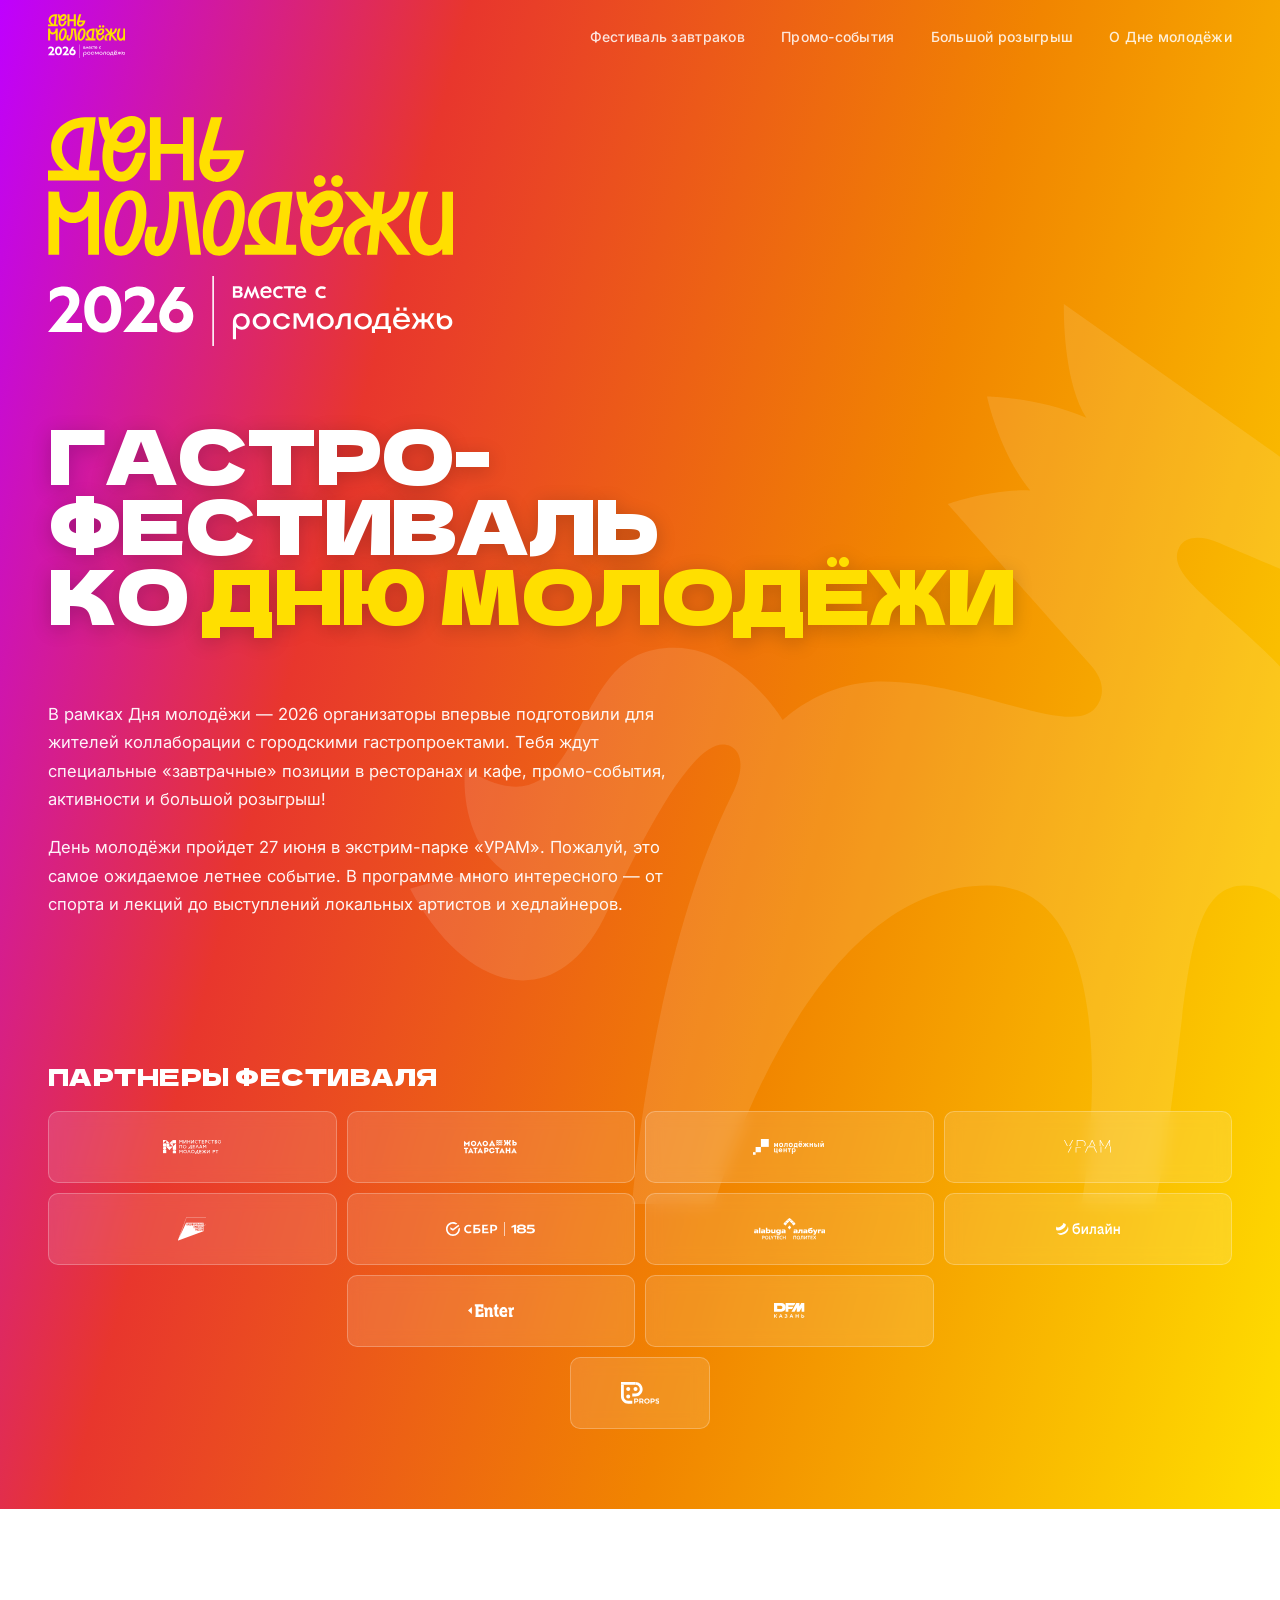
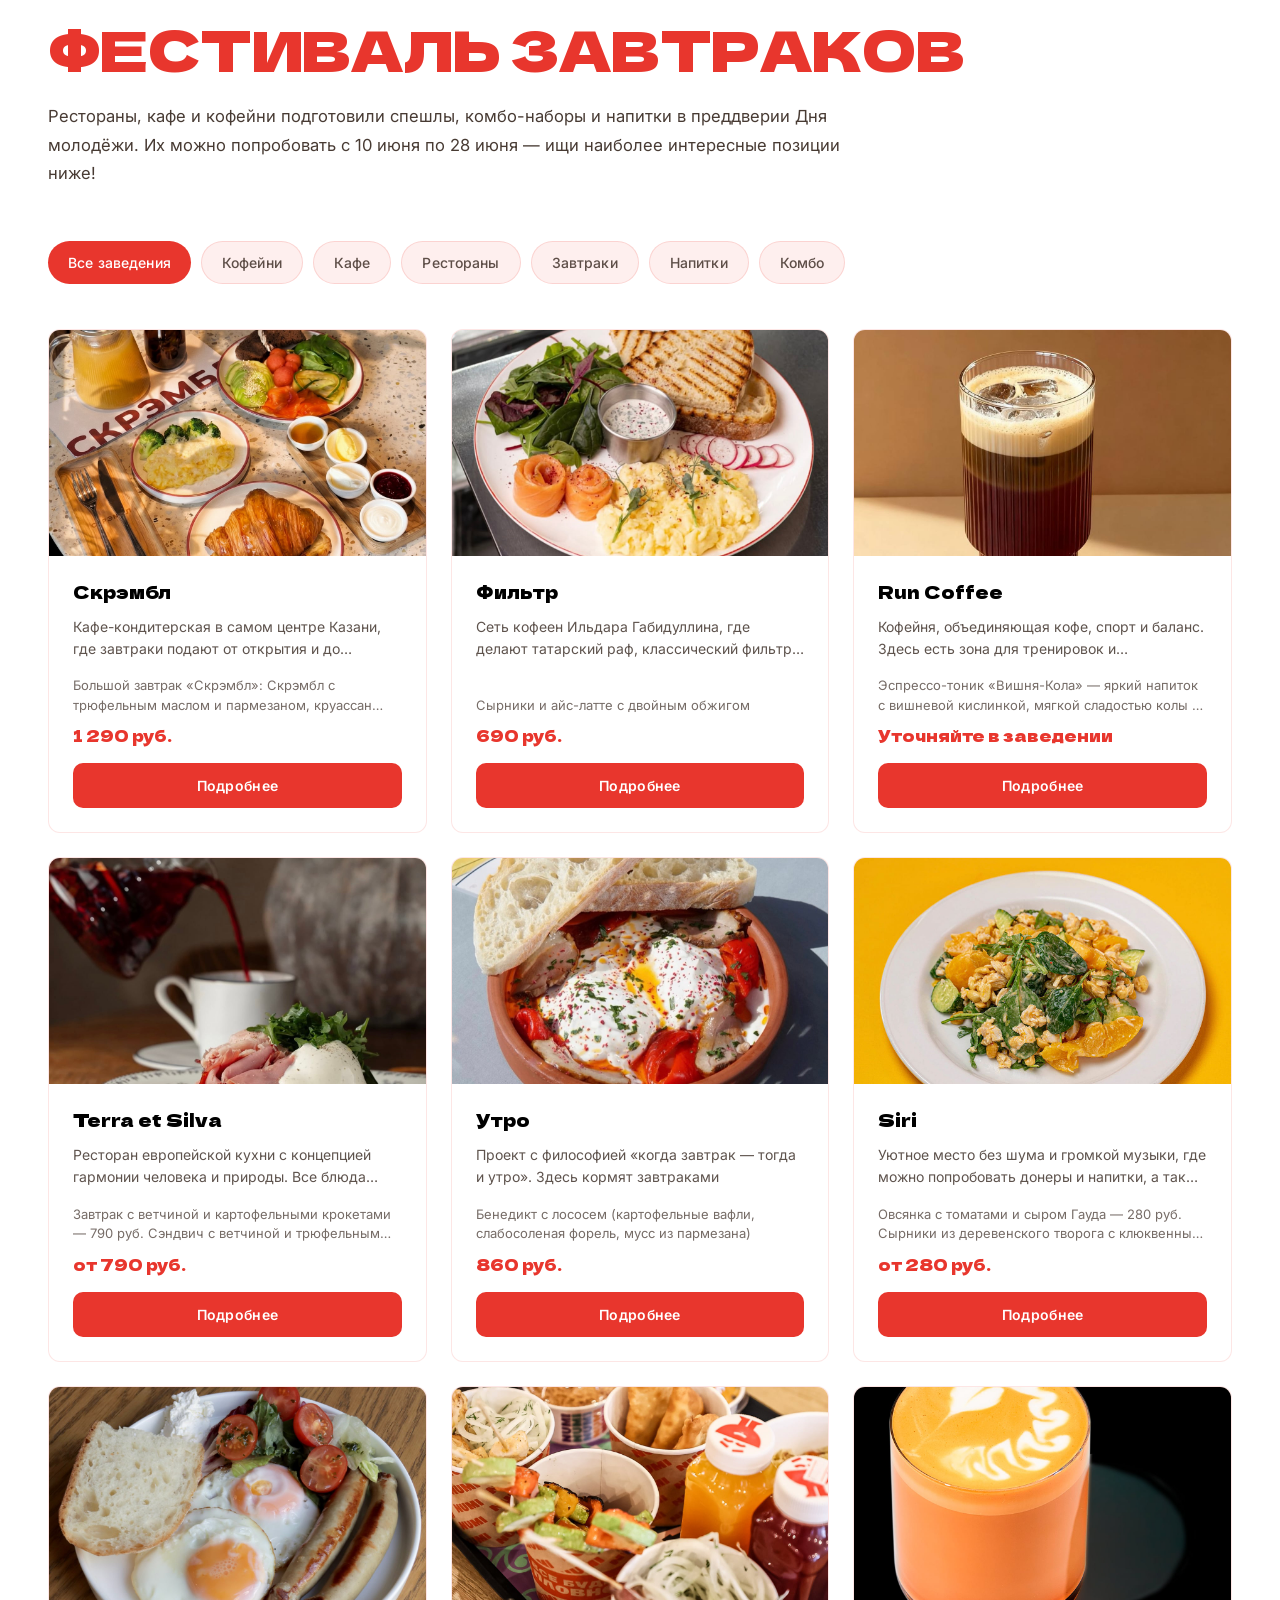
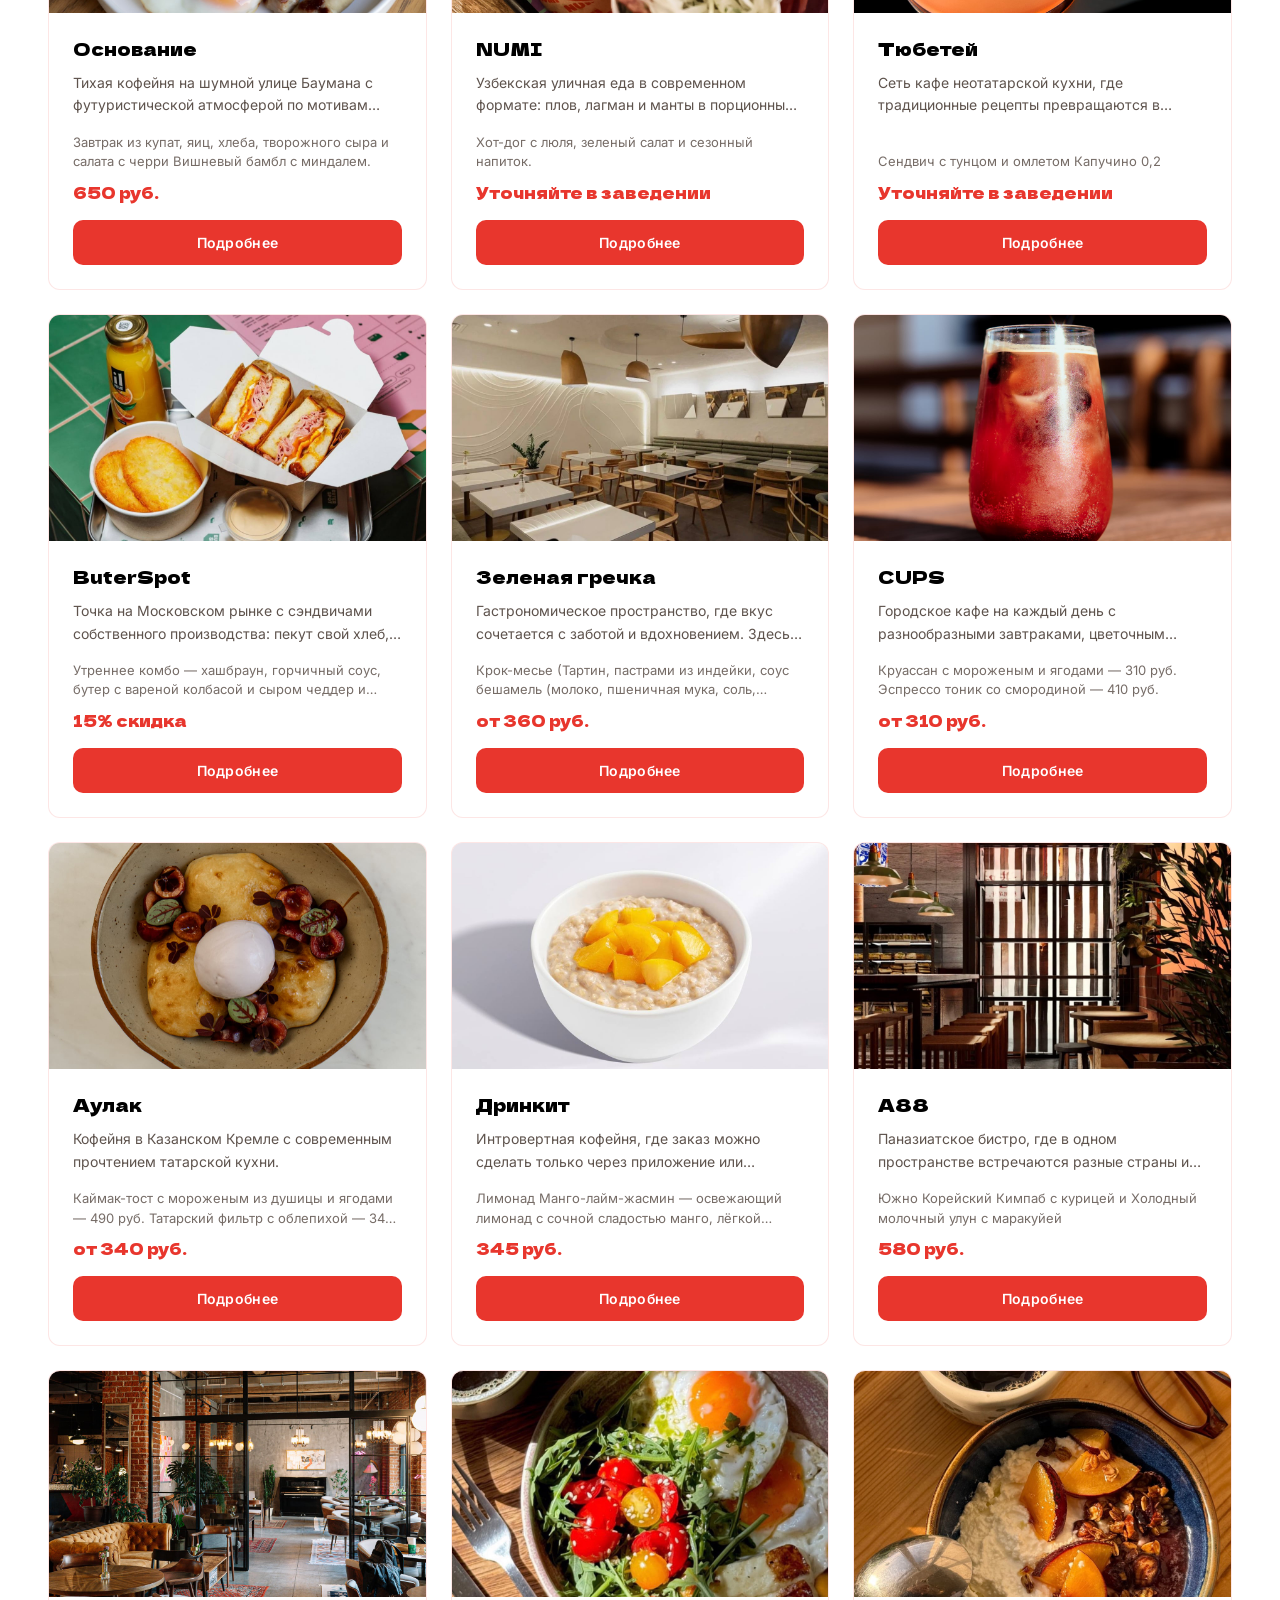
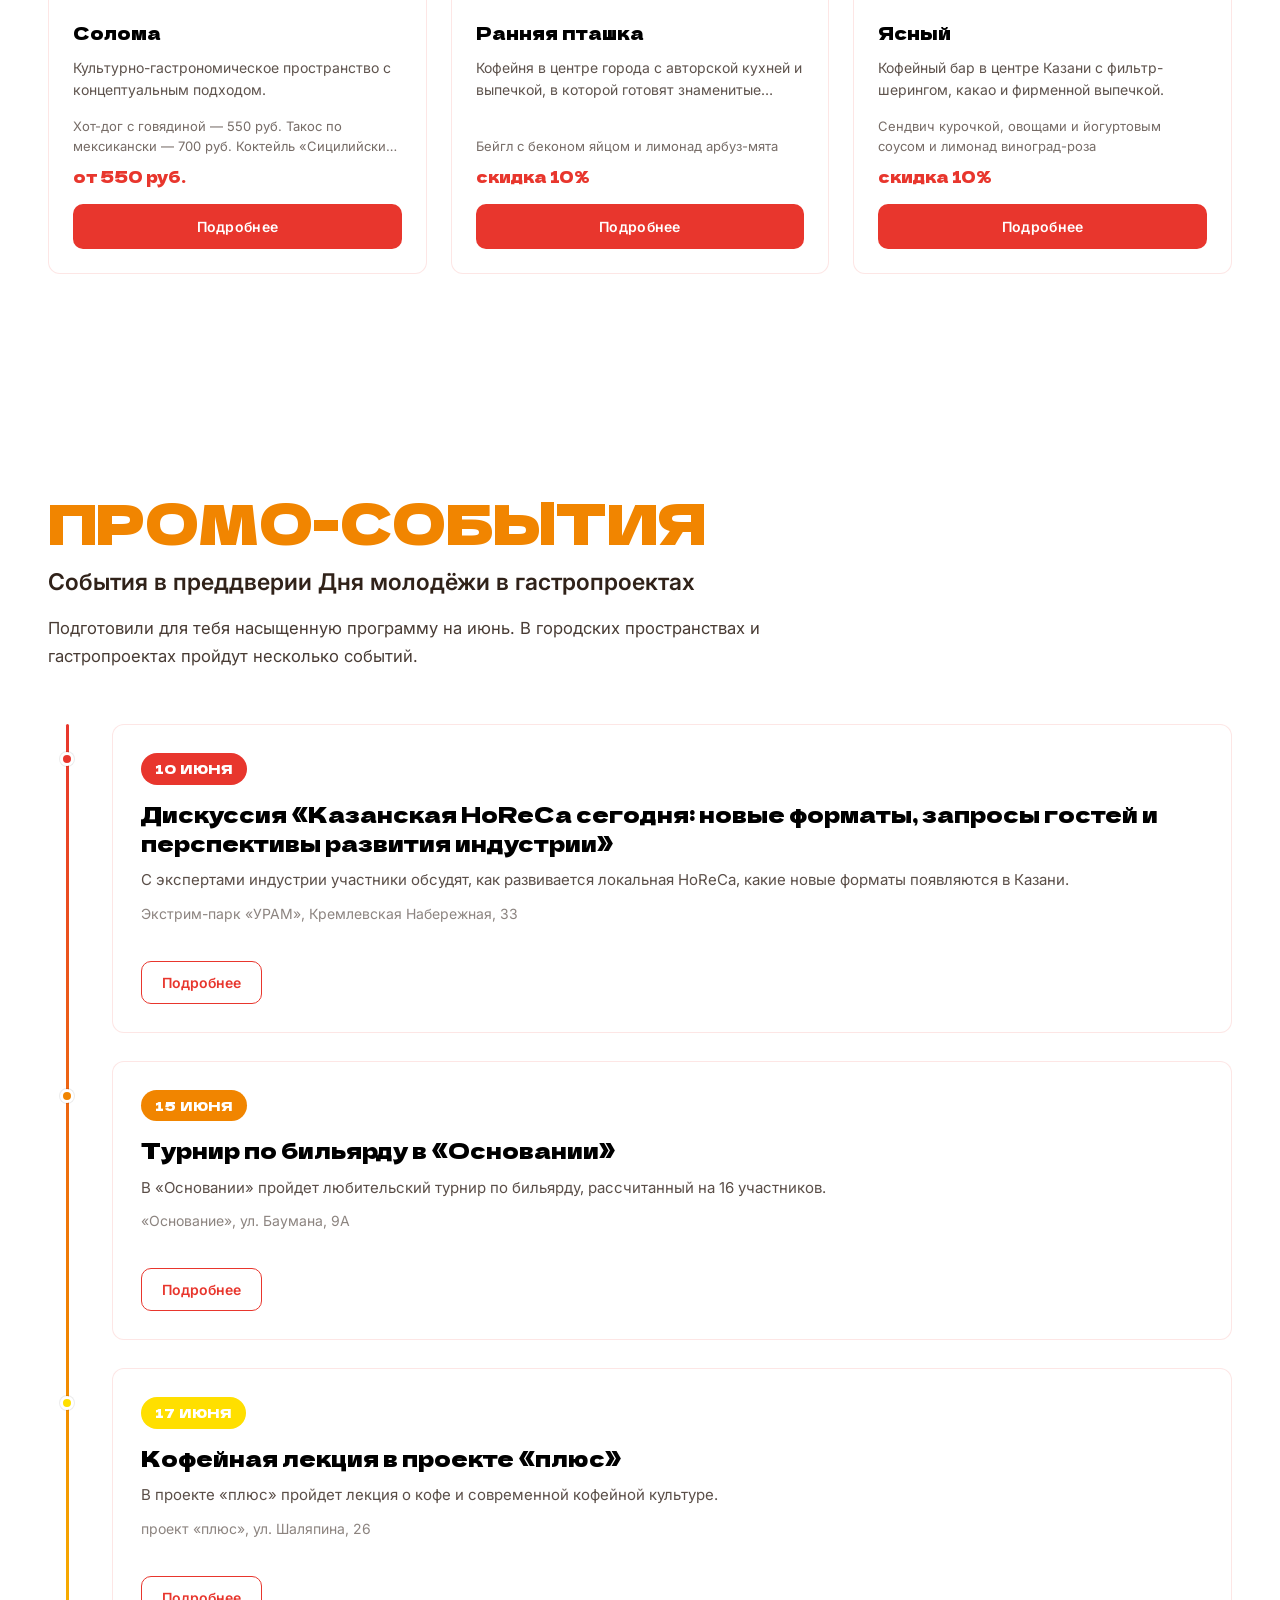
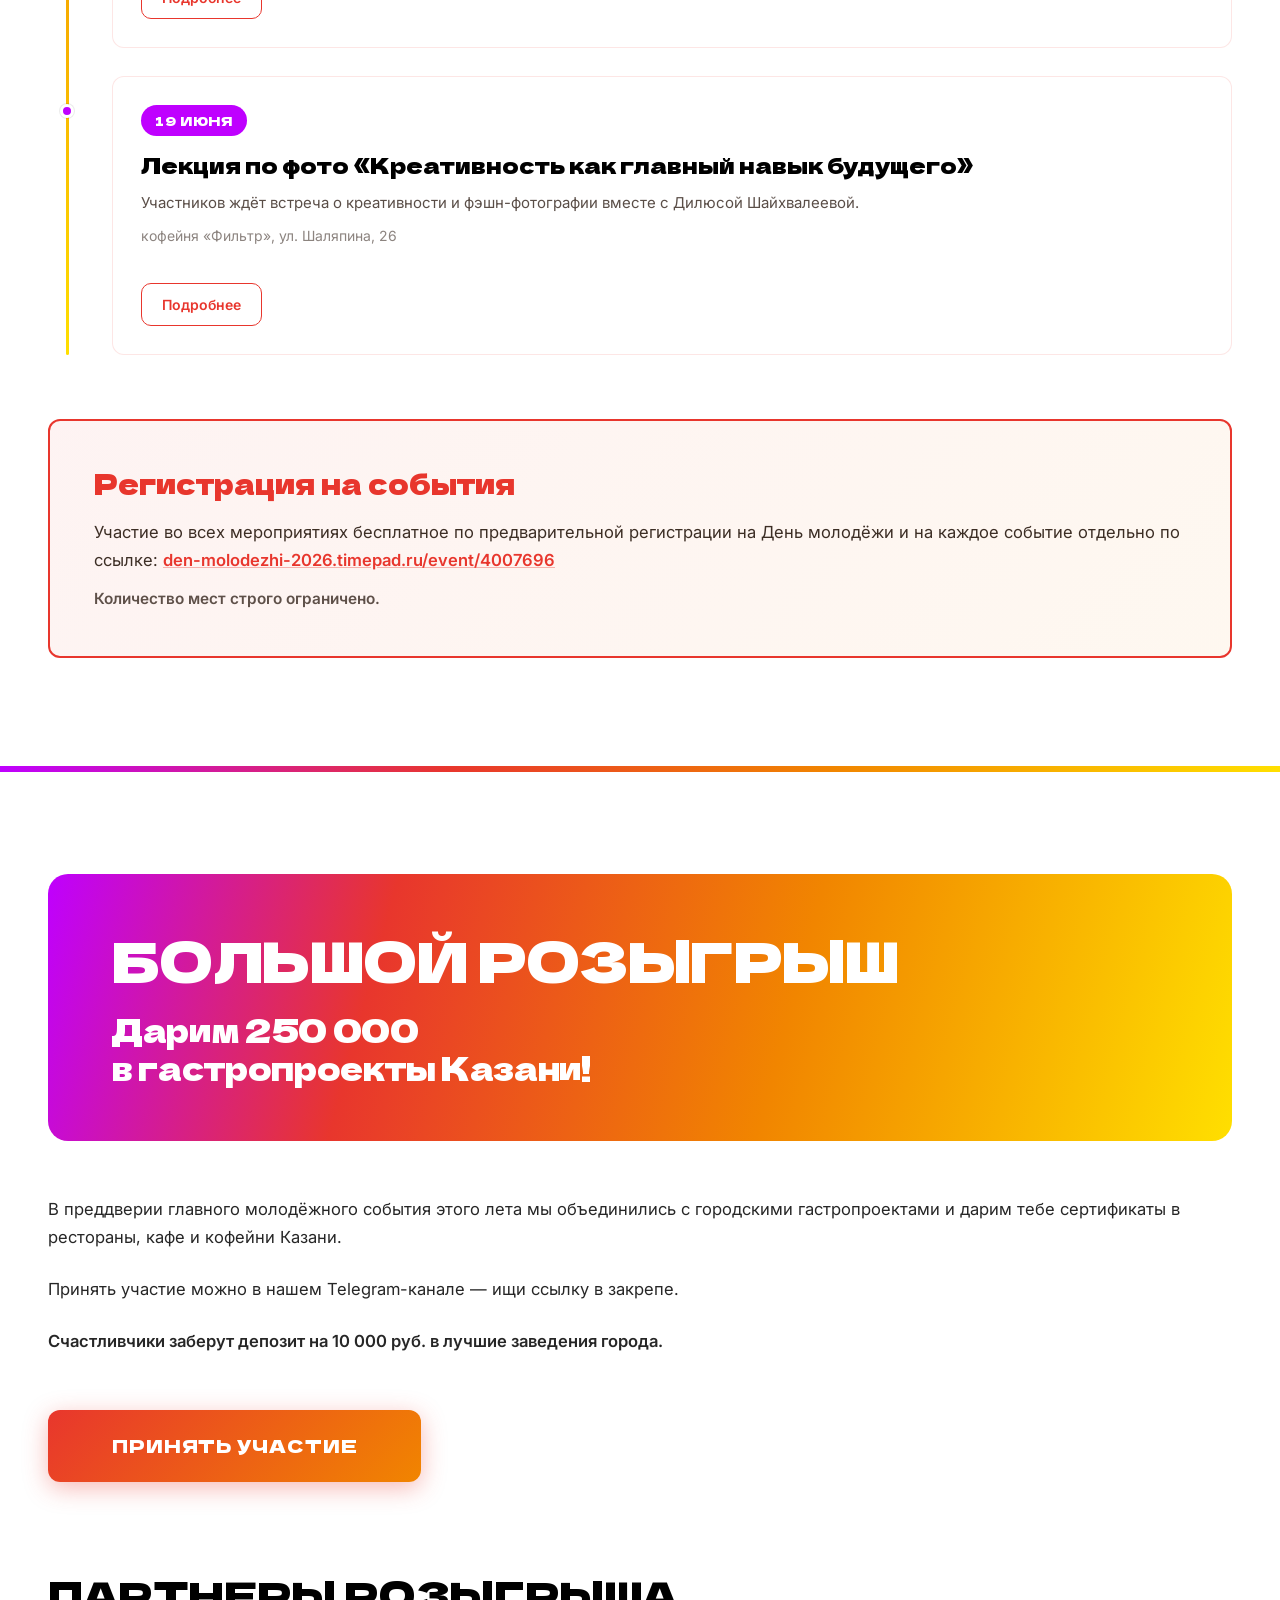
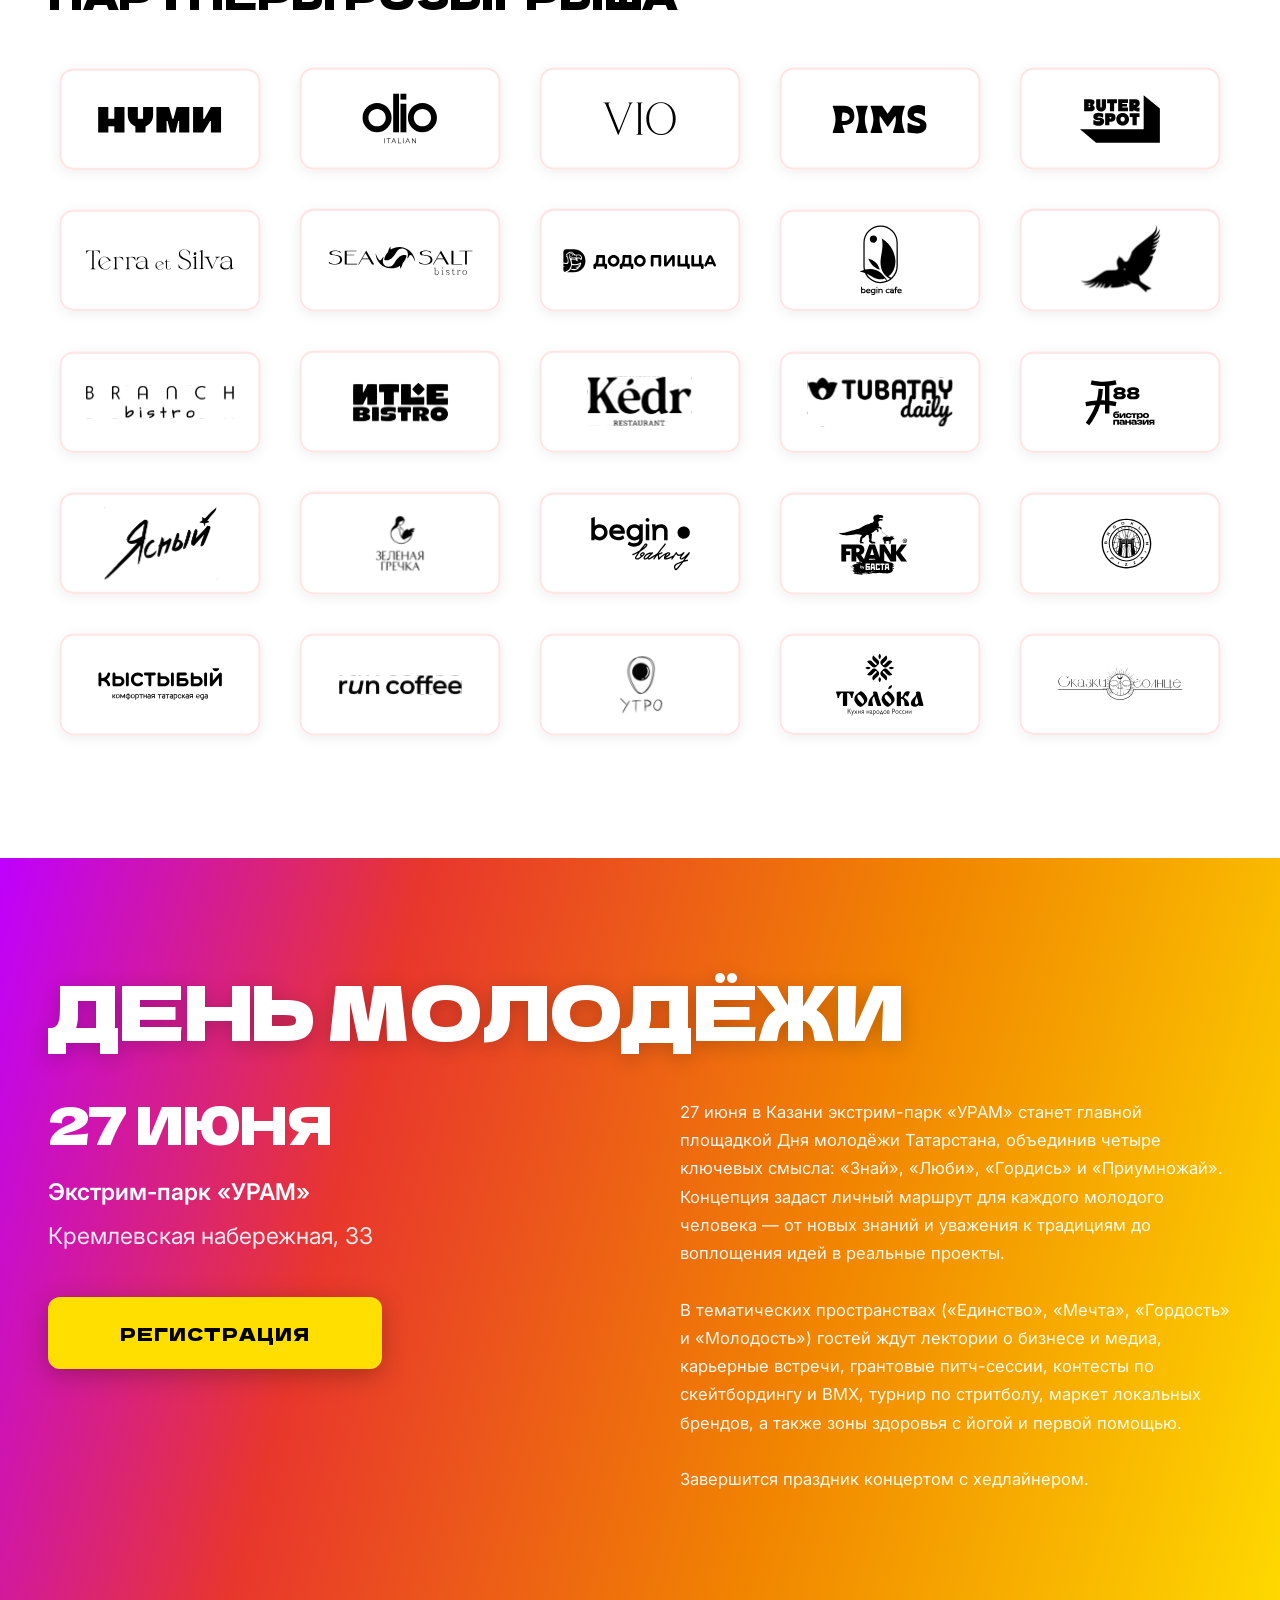
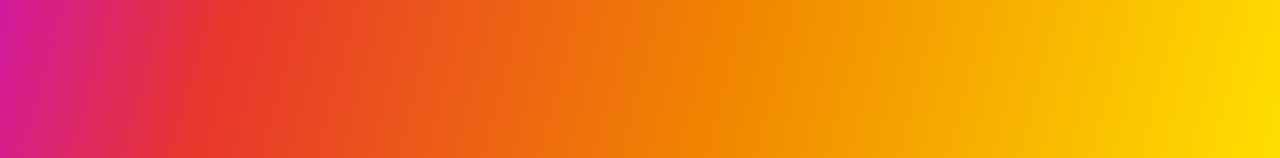
==== commit bcbc60fb: "Deploying to deploy from @ badbedbett/Youthfestival-deploy@f6c616f379e65136a45dede20fdc6aac992ccec3 " ====
--- a/horeca/index.html
+++ b/horeca/index.html
@@ -18,8 +18,8 @@
       <meta name="robots" content="noindex, nofollow" />
       <style>html, body { height: 100%; margin: 0; } #root { height: 100%; }</style>
       
-      <script type="module" crossorigin src="/horeca/assets/index-tjTgUm1X.js"></script>
-      <link rel="stylesheet" crossorigin href="/horeca/assets/index-BA_2nZ18.css">
+      <script type="module" crossorigin src="/horeca/assets/index-BX1JP3B-.js"></script>
+      <link rel="stylesheet" crossorigin href="/horeca/assets/index-C8p1io7H.css">
     </head>
 
     <body>
--- a/horeca/assets/index-C8p1io7H.css
+++ b/horeca/assets/index-C8p1io7H.css
@@ -0,0 +1 @@
+@import"https://fonts.googleapis.com/css2?family=Dela+Gothic+One&family=Inter:ital,opsz,wght@0,14..32,100..900;1,14..32,100..900&display=swap";.hero-partners-grid{display:grid;grid-template-columns:repeat(4,minmax(0,1fr));gap:10px}.hero-partner-cell{background:#ffffff1f;-webkit-backdrop-filter:blur(8px);backdrop-filter:blur(8px);border:1.5px solid rgba(255,255,255,.25);border-radius:10px;padding:12px 10px;min-height:72px;display:flex;align-items:center;justify-content:center;transition:background .2s,border-color .2s,transform .2s;box-sizing:border-box}.hero-partner-cell:hover{background:#fff3;border-color:#fff6;transform:translateY(-2px)}.hero-partner-logo-wrap{display:flex;align-items:center;justify-content:center;width:100%;max-width:100%;line-height:0}.hero-partner-cell:nth-child(9){grid-column:2}.hero-partner-cell:nth-child(10){grid-column:3}.hero-partner-cell--featured{grid-column:2 / span 2;justify-self:center;width:calc((100% - 30px)/4);min-width:0;max-width:none;padding:14px 12px;min-height:72px}@media(max-width:768px){.hero-partners-grid{grid-template-columns:repeat(12,minmax(0,1fr));gap:8px}.hero-partner-cell{grid-column:span 3;min-height:64px;padding:10px 8px}.hero-partner-cell:nth-child(9){grid-column:4 / span 3}.hero-partner-cell:nth-child(10){grid-column:7 / span 3}.hero-partner-cell--featured{grid-column:4 / span 6;justify-self:center;width:100%;max-width:none;padding:10px 8px;min-height:64px}}@media(max-width:480px){.hero-partner-cell{min-height:56px;padding:8px 6px}.hero-partner-cell--featured{min-height:56px}}.giveaway-partners-grid{display:grid;grid-template-columns:repeat(5,minmax(0,1fr));gap:clamp(10px,1.4vw,16px);align-items:center}.giveaway-partner-cell{display:flex;align-items:center;justify-content:center;line-height:0;transition:transform .25s ease}.giveaway-partner-cell:hover{transform:translateY(-2px)}.giveaway-partner-logo{width:100%;height:auto;display:block}@media(max-width:1100px){.giveaway-partners-grid{grid-template-columns:repeat(4,minmax(0,1fr));gap:12px}}@media(max-width:768px){.giveaway-partners-grid{grid-template-columns:repeat(4,minmax(0,1fr));gap:10px}}@media(max-width:520px){.giveaway-partners-grid{grid-template-columns:repeat(2,minmax(0,1fr));gap:8px}}/*! tailwindcss v4.1.12 | MIT License | https://tailwindcss.com */@layer properties{@supports (((-webkit-hyphens:none)) and (not (margin-trim:inline))) or ((-moz-orient:inline) and (not (color:rgb(from red r g b)))){*,:before,:after,::backdrop{--tw-translate-x:0;--tw-translate-y:0;--tw-translate-z:0;--tw-rotate-x:initial;--tw-rotate-y:initial;--tw-rotate-z:initial;--tw-skew-x:initial;--tw-skew-y:initial;--tw-space-x-reverse:0;--tw-border-style:solid;--tw-leading:initial;--tw-font-weight:initial;--tw-tracking:initial;--tw-ordinal:initial;--tw-slashed-zero:initial;--tw-numeric-figure:initial;--tw-numeric-spacing:initial;--tw-numeric-fraction:initial;--tw-shadow:0 0 #0000;--tw-shadow-color:initial;--tw-shadow-alpha:100%;--tw-inset-shadow:0 0 #0000;--tw-inset-shadow-color:initial;--tw-inset-shadow-alpha:100%;--tw-ring-color:initial;--tw-ring-shadow:0 0 #0000;--tw-inset-ring-color:initial;--tw-inset-ring-shadow:0 0 #0000;--tw-ring-inset:initial;--tw-ring-offset-width:0px;--tw-ring-offset-color:#fff;--tw-ring-offset-shadow:0 0 #0000;--tw-outline-style:solid;--tw-blur:initial;--tw-brightness:initial;--tw-contrast:initial;--tw-grayscale:initial;--tw-hue-rotate:initial;--tw-invert:initial;--tw-opacity:initial;--tw-saturate:initial;--tw-sepia:initial;--tw-drop-shadow:initial;--tw-drop-shadow-color:initial;--tw-drop-shadow-alpha:100%;--tw-drop-shadow-size:initial;--tw-duration:initial;--tw-ease:initial;--tw-content:"";--tw-animation-delay:0s;--tw-animation-direction:normal;--tw-animation-duration:initial;--tw-animation-fill-mode:none;--tw-animation-iteration-count:1;--tw-enter-blur:0;--tw-enter-opacity:1;--tw-enter-rotate:0;--tw-enter-scale:1;--tw-enter-translate-x:0;--tw-enter-translate-y:0;--tw-exit-blur:0;--tw-exit-opacity:1;--tw-exit-rotate:0;--tw-exit-scale:1;--tw-exit-translate-x:0;--tw-exit-translate-y:0}}}@layer theme{:root,:host{--font-sans:ui-sans-serif,system-ui,sans-serif,"Apple Color Emoji","Segoe UI Emoji","Segoe UI Symbol","Noto Color Emoji";--font-mono:ui-monospace,SFMono-Regular,Menlo,Monaco,Consolas,"Liberation Mono","Courier New",monospace;--color-gray-100:oklch(96.7% .003 264.542);--color-black:#000;--color-white:#fff;--spacing:.25rem;--container-sm:24rem;--container-lg:32rem;--text-xs:.75rem;--text-xs--line-height:calc(1/.75);--text-sm:.875rem;--text-sm--line-height:calc(1.25/.875);--text-base:1rem;--text-base--line-height: 1.5 ;--text-lg:1.125rem;--text-lg--line-height:calc(1.75/1.125);--text-xl:1.25rem;--text-2xl:1.5rem;--font-weight-normal:400;--font-weight-medium:500;--font-weight-semibold:600;--tracking-tight:-.025em;--tracking-widest:.1em;--leading-relaxed:1.625;--radius-xs:.125rem;--ease-in-out:cubic-bezier(.4,0,.2,1);--animate-pulse:pulse 2s cubic-bezier(.4,0,.6,1)infinite;--aspect-video:16/9;--default-transition-duration:.15s;--default-transition-timing-function:cubic-bezier(.4,0,.2,1);--default-font-family:var(--font-sans);--default-mono-font-family:var(--font-mono);--color-border:var(--border)}}@layer base{*,:after,:before,::backdrop{box-sizing:border-box;border:0 solid;margin:0;padding:0}::file-selector-button{box-sizing:border-box;border:0 solid;margin:0;padding:0}html,:host{-webkit-text-size-adjust:100%;-moz-tab-size:4;tab-size:4;line-height:1.5;font-family:var(--default-font-family,ui-sans-serif,system-ui,sans-serif,"Apple Color Emoji","Segoe UI Emoji","Segoe UI Symbol","Noto Color Emoji");font-feature-settings:var(--default-font-feature-settings,normal);font-variation-settings:var(--default-font-variation-settings,normal);-webkit-tap-highlight-color:transparent}hr{height:0;color:inherit;border-top-width:1px}abbr:where([title]){-webkit-text-decoration:underline dotted;text-decoration:underline dotted}h1,h2,h3,h4,h5,h6{font-size:inherit;font-weight:inherit}a{color:inherit;-webkit-text-decoration:inherit;text-decoration:inherit}b,strong{font-weight:bolder}code,kbd,samp,pre{font-family:var(--default-mono-font-family,ui-monospace,SFMono-Regular,Menlo,Monaco,Consolas,"Liberation Mono","Courier New",monospace);font-feature-settings:var(--default-mono-font-feature-settings,normal);font-variation-settings:var(--default-mono-font-variation-settings,normal);font-size:1em}small{font-size:80%}sub,sup{vertical-align:baseline;font-size:75%;line-height:0;position:relative}sub{bottom:-.25em}sup{top:-.5em}table{text-indent:0;border-color:inherit;border-collapse:collapse}:-moz-focusring{outline:auto}progress{vertical-align:baseline}summary{display:list-item}ol,ul,menu{list-style:none}img,svg,video,canvas,audio,iframe,embed,object{vertical-align:middle;display:block}img,video{max-width:100%;height:auto}button,input,select,optgroup,textarea{font:inherit;font-feature-settings:inherit;font-variation-settings:inherit;letter-spacing:inherit;color:inherit;opacity:1;background-color:#0000;border-radius:0}::file-selector-button{font:inherit;font-feature-settings:inherit;font-variation-settings:inherit;letter-spacing:inherit;color:inherit;opacity:1;background-color:#0000;border-radius:0}:where(select:is([multiple],[size])) optgroup{font-weight:bolder}:where(select:is([multiple],[size])) optgroup option{padding-inline-start:20px}::file-selector-button{margin-inline-end:4px}::placeholder{opacity:1}@supports (not ((-webkit-appearance:-apple-pay-button))) or (contain-intrinsic-size:1px){::placeholder{color:currentColor}@supports (color:color-mix(in lab,red,red)){::placeholder{color:color-mix(in oklab,currentcolor 50%,transparent)}}}textarea{resize:vertical}::-webkit-search-decoration{-webkit-appearance:none}::-webkit-date-and-time-value{min-height:1lh;text-align:inherit}::-webkit-datetime-edit{display:inline-flex}::-webkit-datetime-edit-fields-wrapper{padding:0}::-webkit-datetime-edit{padding-block:0}::-webkit-datetime-edit-year-field{padding-block:0}::-webkit-datetime-edit-month-field{padding-block:0}::-webkit-datetime-edit-day-field{padding-block:0}::-webkit-datetime-edit-hour-field{padding-block:0}::-webkit-datetime-edit-minute-field{padding-block:0}::-webkit-datetime-edit-second-field{padding-block:0}::-webkit-datetime-edit-millisecond-field{padding-block:0}::-webkit-datetime-edit-meridiem-field{padding-block:0}::-webkit-calendar-picker-indicator{line-height:1}:-moz-ui-invalid{box-shadow:none}button,input:where([type=button],[type=reset],[type=submit]){-webkit-appearance:button;-moz-appearance:button;appearance:button}::file-selector-button{-webkit-appearance:button;-moz-appearance:button;appearance:button}::-webkit-inner-spin-button{height:auto}::-webkit-outer-spin-button{height:auto}[hidden]:where(:not([hidden=until-found])){display:none!important}*{border-color:var(--border);outline-color:var(--ring)}@supports (color:color-mix(in lab,red,red)){*{outline-color:color-mix(in oklab,var(--ring)50%,transparent)}}body{background-color:var(--background);color:var(--foreground)}html{font-size:var(--font-size)}h1{font-size:var(--text-2xl);font-weight:var(--font-weight-medium);line-height:1.5}h2{font-size:var(--text-xl);font-weight:var(--font-weight-medium);line-height:1.5}h3{font-size:var(--text-lg);font-weight:var(--font-weight-medium);line-height:1.5}h4,label,button{font-size:var(--text-base);font-weight:var(--font-weight-medium);line-height:1.5}input{font-size:var(--text-base);font-weight:var(--font-weight-normal);line-height:1.5}}@layer components;@layer utilities{.\@container\/card-header{container:card-header/inline-size}.pointer-events-none{pointer-events:none}.invisible{visibility:hidden}.sr-only{clip:rect(0,0,0,0);white-space:nowrap;border-width:0;width:1px;height:1px;margin:-1px;padding:0;position:absolute;overflow:hidden}.absolute{position:absolute}.fixed{position:fixed}.relative{position:relative}.inset-0{inset:calc(var(--spacing)*0)}.inset-x-0{inset-inline:calc(var(--spacing)*0)}.inset-y-0{inset-block:calc(var(--spacing)*0)}.-top-12{top:calc(var(--spacing)*-12)}.top-0{top:calc(var(--spacing)*0)}.top-1\.5{top:calc(var(--spacing)*1.5)}.top-1\/2{top:50%}.top-3\.5{top:calc(var(--spacing)*3.5)}.top-4{top:calc(var(--spacing)*4)}.top-\[1px\]{top:1px}.top-\[50\%\]{top:50%}.top-\[60\%\]{top:60%}.top-full{top:100%}.-right-12{right:calc(var(--spacing)*-12)}.right-0{right:calc(var(--spacing)*0)}.right-1{right:calc(var(--spacing)*1)}.right-2{right:calc(var(--spacing)*2)}.right-3{right:calc(var(--spacing)*3)}.right-4{right:calc(var(--spacing)*4)}.-bottom-12{bottom:calc(var(--spacing)*-12)}.bottom-0{bottom:calc(var(--spacing)*0)}.-left-12{left:calc(var(--spacing)*-12)}.left-0{left:calc(var(--spacing)*0)}.left-1{left:calc(var(--spacing)*1)}.left-1\/2{left:50%}.left-2{left:calc(var(--spacing)*2)}.left-\[50\%\]{left:50%}.isolate{isolation:isolate}.z-10{z-index:10}.z-20{z-index:20}.z-50{z-index:50}.z-\[1\]{z-index:1}.z-\[200\]{z-index:200}.col-start-2{grid-column-start:2}.row-span-2{grid-row:span 2/span 2}.row-start-1{grid-row-start:1}.container{width:100%}@media(min-width:40rem){.container{max-width:40rem}}@media(min-width:48rem){.container{max-width:48rem}}@media(min-width:64rem){.container{max-width:64rem}}@media(min-width:80rem){.container{max-width:80rem}}@media(min-width:96rem){.container{max-width:96rem}}.-mx-1{margin-inline:calc(var(--spacing)*-1)}.mx-2{margin-inline:calc(var(--spacing)*2)}.mx-3\.5{margin-inline:calc(var(--spacing)*3.5)}.mx-auto{margin-inline:auto}.my-0\.5{margin-block:calc(var(--spacing)*.5)}.my-1{margin-block:calc(var(--spacing)*1)}.-mt-4{margin-top:calc(var(--spacing)*-4)}.mt-1\.5{margin-top:calc(var(--spacing)*1.5)}.mt-2{margin-top:calc(var(--spacing)*2)}.mt-4{margin-top:calc(var(--spacing)*4)}.mt-auto{margin-top:auto}.-ml-4{margin-left:calc(var(--spacing)*-4)}.ml-1{margin-left:calc(var(--spacing)*1)}.ml-auto{margin-left:auto}.line-clamp-1{-webkit-line-clamp:1;-webkit-box-orient:vertical;display:-webkit-box;overflow:hidden}.block{display:block}.flex{display:flex}.grid{display:grid}.hidden{display:none}.inline-block{display:inline-block}.inline-flex{display:inline-flex}.table{display:table}.table-caption{display:table-caption}.table-cell{display:table-cell}.table-row{display:table-row}.field-sizing-content{field-sizing:content}.aspect-square{aspect-ratio:1}.aspect-video{aspect-ratio:var(--aspect-video)}.size-2{width:calc(var(--spacing)*2);height:calc(var(--spacing)*2)}.size-2\.5{width:calc(var(--spacing)*2.5);height:calc(var(--spacing)*2.5)}.size-3{width:calc(var(--spacing)*3);height:calc(var(--spacing)*3)}.size-3\.5{width:calc(var(--spacing)*3.5);height:calc(var(--spacing)*3.5)}.size-4{width:calc(var(--spacing)*4);height:calc(var(--spacing)*4)}.size-7{width:calc(var(--spacing)*7);height:calc(var(--spacing)*7)}.size-8{width:calc(var(--spacing)*8);height:calc(var(--spacing)*8)}.size-9{width:calc(var(--spacing)*9);height:calc(var(--spacing)*9)}.size-10{width:calc(var(--spacing)*10);height:calc(var(--spacing)*10)}.size-full{width:100%;height:100%}.h-1\.5{height:calc(var(--spacing)*1.5)}.h-2{height:calc(var(--spacing)*2)}.h-2\.5{height:calc(var(--spacing)*2.5)}.h-4{height:calc(var(--spacing)*4)}.h-5{height:calc(var(--spacing)*5)}.h-7{height:calc(var(--spacing)*7)}.h-8{height:calc(var(--spacing)*8)}.h-9{height:calc(var(--spacing)*9)}.h-10{height:calc(var(--spacing)*10)}.h-12{height:calc(var(--spacing)*12)}.h-\[1\.15rem\]{height:1.15rem}.h-\[calc\(100\%-1px\)\]{height:calc(100% - 1px)}.h-\[var\(--radix-navigation-menu-viewport-height\)\]{height:var(--radix-navigation-menu-viewport-height)}.h-\[var\(--radix-select-trigger-height\)\]{height:var(--radix-select-trigger-height)}.h-auto{height:auto}.h-full{height:100%}.h-px{height:1px}.h-svh{height:100svh}.max-h-\(--radix-context-menu-content-available-height\){max-height:var(--radix-context-menu-content-available-height)}.max-h-\(--radix-dropdown-menu-content-available-height\){max-height:var(--radix-dropdown-menu-content-available-height)}.max-h-\(--radix-select-content-available-height\){max-height:var(--radix-select-content-available-height)}.max-h-\[300px\]{max-height:300px}.min-h-0{min-height:calc(var(--spacing)*0)}.min-h-4{min-height:calc(var(--spacing)*4)}.min-h-16{min-height:calc(var(--spacing)*16)}.min-h-svh{min-height:100svh}.w-\(--sidebar-width\){width:var(--sidebar-width)}.w-0{width:calc(var(--spacing)*0)}.w-1{width:calc(var(--spacing)*1)}.w-2{width:calc(var(--spacing)*2)}.w-2\.5{width:calc(var(--spacing)*2.5)}.w-3{width:calc(var(--spacing)*3)}.w-3\/4{width:75%}.w-4{width:calc(var(--spacing)*4)}.w-5{width:calc(var(--spacing)*5)}.w-8{width:calc(var(--spacing)*8)}.w-9{width:calc(var(--spacing)*9)}.w-64{width:calc(var(--spacing)*64)}.w-72{width:calc(var(--spacing)*72)}.w-\[100px\]{width:100px}.w-auto{width:auto}.w-fit{width:fit-content}.w-full{width:100%}.w-max{width:max-content}.w-px{width:1px}.max-w-\(--skeleton-width\){max-width:var(--skeleton-width)}.max-w-\[calc\(100\%-2rem\)\]{max-width:calc(100% - 2rem)}.max-w-max{max-width:max-content}.min-w-0{min-width:calc(var(--spacing)*0)}.min-w-5{min-width:calc(var(--spacing)*5)}.min-w-8{min-width:calc(var(--spacing)*8)}.min-w-9{min-width:calc(var(--spacing)*9)}.min-w-10{min-width:calc(var(--spacing)*10)}.min-w-\[8rem\]{min-width:8rem}.min-w-\[12rem\]{min-width:12rem}.min-w-\[var\(--radix-select-trigger-width\)\]{min-width:var(--radix-select-trigger-width)}.flex-1{flex:1}.shrink-0{flex-shrink:0}.grow{flex-grow:1}.grow-0{flex-grow:0}.basis-full{flex-basis:100%}.caption-bottom{caption-side:bottom}.border-collapse{border-collapse:collapse}.origin-\(--radix-context-menu-content-transform-origin\){transform-origin:var(--radix-context-menu-content-transform-origin)}.origin-\(--radix-dropdown-menu-content-transform-origin\){transform-origin:var(--radix-dropdown-menu-content-transform-origin)}.origin-\(--radix-hover-card-content-transform-origin\){transform-origin:var(--radix-hover-card-content-transform-origin)}.origin-\(--radix-menubar-content-transform-origin\){transform-origin:var(--radix-menubar-content-transform-origin)}.origin-\(--radix-popover-content-transform-origin\){transform-origin:var(--radix-popover-content-transform-origin)}.origin-\(--radix-select-content-transform-origin\){transform-origin:var(--radix-select-content-transform-origin)}.origin-\(--radix-tooltip-content-transform-origin\){transform-origin:var(--radix-tooltip-content-transform-origin)}.-translate-x-1\/2{--tw-translate-x: -50% ;translate:var(--tw-translate-x)var(--tw-translate-y)}.-translate-x-px{--tw-translate-x:-1px;translate:var(--tw-translate-x)var(--tw-translate-y)}.translate-x-\[-50\%\]{--tw-translate-x:-50%;translate:var(--tw-translate-x)var(--tw-translate-y)}.translate-x-px{--tw-translate-x:1px;translate:var(--tw-translate-x)var(--tw-translate-y)}.-translate-y-1\/2{--tw-translate-y: -50% ;translate:var(--tw-translate-x)var(--tw-translate-y)}.translate-y-0\.5{--tw-translate-y:calc(var(--spacing)*.5);translate:var(--tw-translate-x)var(--tw-translate-y)}.translate-y-\[-50\%\]{--tw-translate-y:-50%;translate:var(--tw-translate-x)var(--tw-translate-y)}.translate-y-\[calc\(-50\%_-_2px\)\]{--tw-translate-y: calc(-50% - 2px) ;translate:var(--tw-translate-x)var(--tw-translate-y)}.rotate-45{rotate:45deg}.rotate-90{rotate:90deg}.transform{transform:var(--tw-rotate-x,)var(--tw-rotate-y,)var(--tw-rotate-z,)var(--tw-skew-x,)var(--tw-skew-y,)}.animate-caret-blink{animation:1.25s ease-out infinite caret-blink}.animate-in{animation:enter var(--tw-animation-duration,var(--tw-duration,.15s))var(--tw-ease,ease)var(--tw-animation-delay,0s)var(--tw-animation-iteration-count,1)var(--tw-animation-direction,normal)var(--tw-animation-fill-mode,none)}.animate-pulse{animation:var(--animate-pulse)}.cursor-default{cursor:default}.touch-none{touch-action:none}.resize-none{resize:none}.scroll-my-1{scroll-margin-block:calc(var(--spacing)*1)}.scroll-py-1{scroll-padding-block:calc(var(--spacing)*1)}.list-none{list-style-type:none}.auto-rows-min{grid-auto-rows:min-content}.grid-cols-\[0_1fr\]{grid-template-columns:0 1fr}.grid-rows-\[auto_auto\]{grid-template-rows:auto auto}.flex-col{flex-direction:column}.flex-col-reverse{flex-direction:column-reverse}.flex-row{flex-direction:row}.flex-wrap{flex-wrap:wrap}.items-center{align-items:center}.items-end{align-items:flex-end}.items-start{align-items:flex-start}.items-stretch{align-items:stretch}.justify-between{justify-content:space-between}.justify-center{justify-content:center}.justify-items-start{justify-items:start}.gap-1{gap:calc(var(--spacing)*1)}.gap-1\.5{gap:calc(var(--spacing)*1.5)}.gap-2{gap:calc(var(--spacing)*2)}.gap-3{gap:calc(var(--spacing)*3)}.gap-4{gap:calc(var(--spacing)*4)}.gap-6{gap:calc(var(--spacing)*6)}:where(.space-x-1>:not(:last-child)){--tw-space-x-reverse:0;margin-inline-start:calc(calc(var(--spacing)*1)*var(--tw-space-x-reverse));margin-inline-end:calc(calc(var(--spacing)*1)*calc(1 - var(--tw-space-x-reverse)))}.gap-y-0\.5{row-gap:calc(var(--spacing)*.5)}.self-start{align-self:flex-start}.justify-self-end{justify-self:flex-end}.overflow-auto{overflow:auto}.overflow-hidden{overflow:hidden}.overflow-x-auto{overflow-x:auto}.overflow-x-hidden{overflow-x:hidden}.overflow-y-auto{overflow-y:auto}.rounded-\[2px\]{border-radius:2px}.rounded-\[4px\]{border-radius:4px}.rounded-\[inherit\]{border-radius:inherit}.rounded-full{border-radius:3.40282e38px}.rounded-lg{border-radius:var(--radius)}.rounded-md{border-radius:calc(var(--radius) - 2px)}.rounded-none{border-radius:0}.rounded-sm{border-radius:calc(var(--radius) - 4px)}.rounded-xl{border-radius:calc(var(--radius) + 4px)}.rounded-xs{border-radius:var(--radius-xs)}.rounded-tl-sm{border-top-left-radius:calc(var(--radius) - 4px)}.border{border-style:var(--tw-border-style);border-width:1px}.border-\[1\.5px\]{border-style:var(--tw-border-style);border-width:1.5px}.border-y{border-block-style:var(--tw-border-style);border-block-width:1px}.border-t{border-top-style:var(--tw-border-style);border-top-width:1px}.border-r{border-right-style:var(--tw-border-style);border-right-width:1px}.border-b{border-bottom-style:var(--tw-border-style);border-bottom-width:1px}.border-l{border-left-style:var(--tw-border-style);border-left-width:1px}.border-dashed{--tw-border-style:dashed;border-style:dashed}.border-\(--color-border\){border-color:var(--color-border)}.border-border\/50{border-color:var(--border)}@supports (color:color-mix(in lab,red,red)){.border-border\/50{border-color:color-mix(in oklab,var(--border)50%,transparent)}}.border-input{border-color:var(--input)}.border-primary{border-color:var(--primary)}.border-sidebar-border{border-color:var(--sidebar-border)}.border-transparent{border-color:#0000}.border-t-transparent{border-top-color:#0000}.border-l-transparent{border-left-color:#0000}.bg-\(--color-bg\){background-color:var(--color-bg)}.bg-accent{background-color:var(--accent)}.bg-background{background-color:var(--background)}.bg-black\/50{background-color:#00000080}@supports (color:color-mix(in lab,red,red)){.bg-black\/50{background-color:color-mix(in oklab,var(--color-black)50%,transparent)}}.bg-border{background-color:var(--border)}.bg-card{background-color:var(--card)}.bg-destructive{background-color:var(--destructive)}.bg-foreground{background-color:var(--foreground)}.bg-gray-100{background-color:var(--color-gray-100)}.bg-input-background{background-color:var(--input-background)}.bg-muted,.bg-muted\/50{background-color:var(--muted)}@supports (color:color-mix(in lab,red,red)){.bg-muted\/50{background-color:color-mix(in oklab,var(--muted)50%,transparent)}}.bg-popover{background-color:var(--popover)}.bg-primary,.bg-primary\/20{background-color:var(--primary)}@supports (color:color-mix(in lab,red,red)){.bg-primary\/20{background-color:color-mix(in oklab,var(--primary)20%,transparent)}}.bg-secondary{background-color:var(--secondary)}.bg-sidebar{background-color:var(--sidebar)}.bg-sidebar-border{background-color:var(--sidebar-border)}.bg-transparent{background-color:#0000}.fill-current{fill:currentColor}.fill-primary{fill:var(--primary)}.p-0{padding:calc(var(--spacing)*0)}.p-1{padding:calc(var(--spacing)*1)}.p-2{padding:calc(var(--spacing)*2)}.p-3{padding:calc(var(--spacing)*3)}.p-4{padding:calc(var(--spacing)*4)}.p-6{padding:calc(var(--spacing)*6)}.p-\[3px\]{padding:3px}.p-px{padding:1px}.px-1{padding-inline:calc(var(--spacing)*1)}.px-1\.5{padding-inline:calc(var(--spacing)*1.5)}.px-2{padding-inline:calc(var(--spacing)*2)}.px-2\.5{padding-inline:calc(var(--spacing)*2.5)}.px-3{padding-inline:calc(var(--spacing)*3)}.px-4{padding-inline:calc(var(--spacing)*4)}.px-6{padding-inline:calc(var(--spacing)*6)}.py-0\.5{padding-block:calc(var(--spacing)*.5)}.py-1{padding-block:calc(var(--spacing)*1)}.py-1\.5{padding-block:calc(var(--spacing)*1.5)}.py-2{padding-block:calc(var(--spacing)*2)}.py-3{padding-block:calc(var(--spacing)*3)}.py-4{padding-block:calc(var(--spacing)*4)}.py-6{padding-block:calc(var(--spacing)*6)}.pt-0{padding-top:calc(var(--spacing)*0)}.pt-1{padding-top:calc(var(--spacing)*1)}.pt-3{padding-top:calc(var(--spacing)*3)}.pt-4{padding-top:calc(var(--spacing)*4)}.pt-6{padding-top:calc(var(--spacing)*6)}.pr-2{padding-right:calc(var(--spacing)*2)}.pr-2\.5{padding-right:calc(var(--spacing)*2.5)}.pr-8{padding-right:calc(var(--spacing)*8)}.pb-3{padding-bottom:calc(var(--spacing)*3)}.pb-4{padding-bottom:calc(var(--spacing)*4)}.pb-6{padding-bottom:calc(var(--spacing)*6)}.pl-2{padding-left:calc(var(--spacing)*2)}.pl-4{padding-left:calc(var(--spacing)*4)}.pl-8{padding-left:calc(var(--spacing)*8)}.text-center{text-align:center}.text-left{text-align:left}.align-middle{vertical-align:middle}.font-mono{font-family:var(--font-mono)}.text-base{font-size:var(--text-base);line-height:var(--tw-leading,var(--text-base--line-height))}.text-lg{font-size:var(--text-lg);line-height:var(--tw-leading,var(--text-lg--line-height))}.text-sm{font-size:var(--text-sm);line-height:var(--tw-leading,var(--text-sm--line-height))}.text-xs{font-size:var(--text-xs);line-height:var(--tw-leading,var(--text-xs--line-height))}.text-\[0\.8rem\]{font-size:.8rem}.leading-none{--tw-leading:1;line-height:1}.font-medium{--tw-font-weight:var(--font-weight-medium);font-weight:var(--font-weight-medium)}.font-normal{--tw-font-weight:var(--font-weight-normal);font-weight:var(--font-weight-normal)}.font-semibold{--tw-font-weight:var(--font-weight-semibold);font-weight:var(--font-weight-semibold)}.tracking-tight{--tw-tracking:var(--tracking-tight);letter-spacing:var(--tracking-tight)}.tracking-widest{--tw-tracking:var(--tracking-widest);letter-spacing:var(--tracking-widest)}.text-balance{text-wrap:balance}.break-words{overflow-wrap:break-word}.whitespace-nowrap{white-space:nowrap}.text-accent-foreground{color:var(--accent-foreground)}.text-card-foreground{color:var(--card-foreground)}.text-current{color:currentColor}.text-destructive{color:var(--destructive)}.text-foreground{color:var(--foreground)}.text-muted-foreground{color:var(--muted-foreground)}.text-popover-foreground{color:var(--popover-foreground)}.text-primary{color:var(--primary)}.text-primary-foreground{color:var(--primary-foreground)}.text-secondary-foreground{color:var(--secondary-foreground)}.text-sidebar-foreground,.text-sidebar-foreground\/70{color:var(--sidebar-foreground)}@supports (color:color-mix(in lab,red,red)){.text-sidebar-foreground\/70{color:color-mix(in oklab,var(--sidebar-foreground)70%,transparent)}}.text-white{color:var(--color-white)}.uppercase{text-transform:uppercase}.italic{font-style:italic}.tabular-nums{--tw-numeric-spacing:tabular-nums;font-variant-numeric:var(--tw-ordinal,)var(--tw-slashed-zero,)var(--tw-numeric-figure,)var(--tw-numeric-spacing,)var(--tw-numeric-fraction,)}.underline-offset-4{text-underline-offset:4px}.opacity-50{opacity:.5}.opacity-70{opacity:.7}.shadow{--tw-shadow:0 1px 3px 0 var(--tw-shadow-color,#0000001a),0 1px 2px -1px var(--tw-shadow-color,#0000001a);box-shadow:var(--tw-inset-shadow),var(--tw-inset-ring-shadow),var(--tw-ring-offset-shadow),var(--tw-ring-shadow),var(--tw-shadow)}.shadow-\[0_0_0_1px_hsl\(var\(--sidebar-border\)\)\]{--tw-shadow:0 0 0 1px var(--tw-shadow-color,hsl(var(--sidebar-border)));box-shadow:var(--tw-inset-shadow),var(--tw-inset-ring-shadow),var(--tw-ring-offset-shadow),var(--tw-ring-shadow),var(--tw-shadow)}.shadow-lg{--tw-shadow:0 10px 15px -3px var(--tw-shadow-color,#0000001a),0 4px 6px -4px var(--tw-shadow-color,#0000001a);box-shadow:var(--tw-inset-shadow),var(--tw-inset-ring-shadow),var(--tw-ring-offset-shadow),var(--tw-ring-shadow),var(--tw-shadow)}.shadow-md{--tw-shadow:0 4px 6px -1px var(--tw-shadow-color,#0000001a),0 2px 4px -2px var(--tw-shadow-color,#0000001a);box-shadow:var(--tw-inset-shadow),var(--tw-inset-ring-shadow),var(--tw-ring-offset-shadow),var(--tw-ring-shadow),var(--tw-shadow)}.shadow-none{--tw-shadow:0 0 #0000;box-shadow:var(--tw-inset-shadow),var(--tw-inset-ring-shadow),var(--tw-ring-offset-shadow),var(--tw-ring-shadow),var(--tw-shadow)}.shadow-sm{--tw-shadow:0 1px 3px 0 var(--tw-shadow-color,#0000001a),0 1px 2px -1px var(--tw-shadow-color,#0000001a);box-shadow:var(--tw-inset-shadow),var(--tw-inset-ring-shadow),var(--tw-ring-offset-shadow),var(--tw-ring-shadow),var(--tw-shadow)}.shadow-xl{--tw-shadow:0 20px 25px -5px var(--tw-shadow-color,#0000001a),0 8px 10px -6px var(--tw-shadow-color,#0000001a);box-shadow:var(--tw-inset-shadow),var(--tw-inset-ring-shadow),var(--tw-ring-offset-shadow),var(--tw-ring-shadow),var(--tw-shadow)}.shadow-xs{--tw-shadow:0 1px 2px 0 var(--tw-shadow-color,#0000000d);box-shadow:var(--tw-inset-shadow),var(--tw-inset-ring-shadow),var(--tw-ring-offset-shadow),var(--tw-ring-shadow),var(--tw-shadow)}.ring-0{--tw-ring-shadow:var(--tw-ring-inset,)0 0 0 calc(0px + var(--tw-ring-offset-width))var(--tw-ring-color,currentcolor);box-shadow:var(--tw-inset-shadow),var(--tw-inset-ring-shadow),var(--tw-ring-offset-shadow),var(--tw-ring-shadow),var(--tw-shadow)}.ring-ring\/50{--tw-ring-color:var(--ring)}@supports (color:color-mix(in lab,red,red)){.ring-ring\/50{--tw-ring-color:color-mix(in oklab,var(--ring)50%,transparent)}}.ring-sidebar-ring{--tw-ring-color:var(--sidebar-ring)}.ring-offset-background{--tw-ring-offset-color:var(--background)}.outline-hidden{--tw-outline-style:none;outline-style:none}@media(forced-colors:active){.outline-hidden{outline-offset:2px;outline:2px solid #0000}}.outline{outline-style:var(--tw-outline-style);outline-width:1px}.filter{filter:var(--tw-blur,)var(--tw-brightness,)var(--tw-contrast,)var(--tw-grayscale,)var(--tw-hue-rotate,)var(--tw-invert,)var(--tw-saturate,)var(--tw-sepia,)var(--tw-drop-shadow,)}.transition{transition-property:color,background-color,border-color,outline-color,text-decoration-color,fill,stroke,--tw-gradient-from,--tw-gradient-via,--tw-gradient-to,opacity,box-shadow,transform,translate,scale,rotate,filter,-webkit-backdrop-filter,backdrop-filter,display,visibility,content-visibility,overlay,pointer-events;transition-timing-function:var(--tw-ease,var(--default-transition-timing-function));transition-duration:var(--tw-duration,var(--default-transition-duration))}.transition-\[color\,box-shadow\]{transition-property:color,box-shadow;transition-timing-function:var(--tw-ease,var(--default-transition-timing-function));transition-duration:var(--tw-duration,var(--default-transition-duration))}.transition-\[left\,right\,width\]{transition-property:left,right,width;transition-timing-function:var(--tw-ease,var(--default-transition-timing-function));transition-duration:var(--tw-duration,var(--default-transition-duration))}.transition-\[margin\,opacity\]{transition-property:margin,opacity;transition-timing-function:var(--tw-ease,var(--default-transition-timing-function));transition-duration:var(--tw-duration,var(--default-transition-duration))}.transition-\[width\,height\,padding\]{transition-property:width,height,padding;transition-timing-function:var(--tw-ease,var(--default-transition-timing-function));transition-duration:var(--tw-duration,var(--default-transition-duration))}.transition-\[width\]{transition-property:width;transition-timing-function:var(--tw-ease,var(--default-transition-timing-function));transition-duration:var(--tw-duration,var(--default-transition-duration))}.transition-all{transition-property:all;transition-timing-function:var(--tw-ease,var(--default-transition-timing-function));transition-duration:var(--tw-duration,var(--default-transition-duration))}.transition-colors{transition-property:color,background-color,border-color,outline-color,text-decoration-color,fill,stroke,--tw-gradient-from,--tw-gradient-via,--tw-gradient-to;transition-timing-function:var(--tw-ease,var(--default-transition-timing-function));transition-duration:var(--tw-duration,var(--default-transition-duration))}.transition-opacity{transition-property:opacity;transition-timing-function:var(--tw-ease,var(--default-transition-timing-function));transition-duration:var(--tw-duration,var(--default-transition-duration))}.transition-shadow{transition-property:box-shadow;transition-timing-function:var(--tw-ease,var(--default-transition-timing-function));transition-duration:var(--tw-duration,var(--default-transition-duration))}.transition-transform{transition-property:transform,translate,scale,rotate;transition-timing-function:var(--tw-ease,var(--default-transition-timing-function));transition-duration:var(--tw-duration,var(--default-transition-duration))}.transition-none{transition-property:none}.duration-200{--tw-duration:.2s;transition-duration:.2s}.duration-300{--tw-duration:.3s;transition-duration:.3s}.duration-1000{--tw-duration:1s;transition-duration:1s}.ease-in-out{--tw-ease:var(--ease-in-out);transition-timing-function:var(--ease-in-out)}.ease-linear{--tw-ease:linear;transition-timing-function:linear}.fade-in-0{--tw-enter-opacity:0}.outline-none{--tw-outline-style:none;outline-style:none}.select-none{-webkit-user-select:none;user-select:none}.zoom-in-95{--tw-enter-scale:.95}.group-focus-within\/menu-item\:opacity-100:is(:where(.group\/menu-item):focus-within *){opacity:1}@media(hover:hover){.group-hover\/menu-item\:opacity-100:is(:where(.group\/menu-item):hover *){opacity:1}}.group-has-data-\[sidebar\=menu-action\]\/menu-item\:pr-8:is(:where(.group\/menu-item):has([data-sidebar=menu-action]) *){padding-right:calc(var(--spacing)*8)}.group-data-\[collapsible\=icon\]\:-mt-8:is(:where(.group)[data-collapsible=icon] *){margin-top:calc(var(--spacing)*-8)}.group-data-\[collapsible\=icon\]\:hidden:is(:where(.group)[data-collapsible=icon] *){display:none}.group-data-\[collapsible\=icon\]\:size-8\!:is(:where(.group)[data-collapsible=icon] *){width:calc(var(--spacing)*8)!important;height:calc(var(--spacing)*8)!important}.group-data-\[collapsible\=icon\]\:w-\(--sidebar-width-icon\):is(:where(.group)[data-collapsible=icon] *){width:var(--sidebar-width-icon)}.group-data-\[collapsible\=icon\]\:w-\[calc\(var\(--sidebar-width-icon\)\+\(--spacing\(4\)\)\)\]:is(:where(.group)[data-collapsible=icon] *){width:calc(var(--sidebar-width-icon) + (calc(var(--spacing)*4)))}.group-data-\[collapsible\=icon\]\:w-\[calc\(var\(--sidebar-width-icon\)\+\(--spacing\(4\)\)\+2px\)\]:is(:where(.group)[data-collapsible=icon] *){width:calc(var(--sidebar-width-icon) + (calc(var(--spacing)*4)) + 2px)}.group-data-\[collapsible\=icon\]\:overflow-hidden:is(:where(.group)[data-collapsible=icon] *){overflow:hidden}.group-data-\[collapsible\=icon\]\:p-0\!:is(:where(.group)[data-collapsible=icon] *){padding:calc(var(--spacing)*0)!important}.group-data-\[collapsible\=icon\]\:p-2\!:is(:where(.group)[data-collapsible=icon] *){padding:calc(var(--spacing)*2)!important}.group-data-\[collapsible\=icon\]\:opacity-0:is(:where(.group)[data-collapsible=icon] *){opacity:0}.group-data-\[collapsible\=offcanvas\]\:right-\[calc\(var\(--sidebar-width\)\*-1\)\]:is(:where(.group)[data-collapsible=offcanvas] *){right:calc(var(--sidebar-width)*-1)}.group-data-\[collapsible\=offcanvas\]\:left-\[calc\(var\(--sidebar-width\)\*-1\)\]:is(:where(.group)[data-collapsible=offcanvas] *){left:calc(var(--sidebar-width)*-1)}.group-data-\[collapsible\=offcanvas\]\:w-0:is(:where(.group)[data-collapsible=offcanvas] *){width:calc(var(--spacing)*0)}.group-data-\[collapsible\=offcanvas\]\:translate-x-0:is(:where(.group)[data-collapsible=offcanvas] *){--tw-translate-x:calc(var(--spacing)*0);translate:var(--tw-translate-x)var(--tw-translate-y)}.group-data-\[disabled\=true\]\:pointer-events-none:is(:where(.group)[data-disabled=true] *){pointer-events:none}.group-data-\[disabled\=true\]\:opacity-50:is(:where(.group)[data-disabled=true] *){opacity:.5}.group-data-\[side\=left\]\:-right-4:is(:where(.group)[data-side=left] *){right:calc(var(--spacing)*-4)}.group-data-\[side\=left\]\:border-r:is(:where(.group)[data-side=left] *){border-right-style:var(--tw-border-style);border-right-width:1px}.group-data-\[side\=right\]\:left-0:is(:where(.group)[data-side=right] *){left:calc(var(--spacing)*0)}.group-data-\[side\=right\]\:rotate-180:is(:where(.group)[data-side=right] *){rotate:180deg}.group-data-\[side\=right\]\:border-l:is(:where(.group)[data-side=right] *){border-left-style:var(--tw-border-style);border-left-width:1px}.group-data-\[state\=open\]\:rotate-180:is(:where(.group)[data-state=open] *){rotate:180deg}.group-data-\[variant\=floating\]\:rounded-lg:is(:where(.group)[data-variant=floating] *){border-radius:var(--radius)}.group-data-\[variant\=floating\]\:border:is(:where(.group)[data-variant=floating] *){border-style:var(--tw-border-style);border-width:1px}.group-data-\[variant\=floating\]\:border-sidebar-border:is(:where(.group)[data-variant=floating] *){border-color:var(--sidebar-border)}.group-data-\[variant\=floating\]\:shadow-sm:is(:where(.group)[data-variant=floating] *){--tw-shadow:0 1px 3px 0 var(--tw-shadow-color,#0000001a),0 1px 2px -1px var(--tw-shadow-color,#0000001a);box-shadow:var(--tw-inset-shadow),var(--tw-inset-ring-shadow),var(--tw-ring-offset-shadow),var(--tw-ring-shadow),var(--tw-shadow)}.group-data-\[vaul-drawer-direction\=bottom\]\/drawer-content\:block:is(:where(.group\/drawer-content)[data-vaul-drawer-direction=bottom] *){display:block}.group-data-\[viewport\=false\]\/navigation-menu\:top-full:is(:where(.group\/navigation-menu)[data-viewport=false] *){top:100%}.group-data-\[viewport\=false\]\/navigation-menu\:mt-1\.5:is(:where(.group\/navigation-menu)[data-viewport=false] *){margin-top:calc(var(--spacing)*1.5)}.group-data-\[viewport\=false\]\/navigation-menu\:overflow-hidden:is(:where(.group\/navigation-menu)[data-viewport=false] *){overflow:hidden}.group-data-\[viewport\=false\]\/navigation-menu\:rounded-md:is(:where(.group\/navigation-menu)[data-viewport=false] *){border-radius:calc(var(--radius) - 2px)}.group-data-\[viewport\=false\]\/navigation-menu\:border:is(:where(.group\/navigation-menu)[data-viewport=false] *){border-style:var(--tw-border-style);border-width:1px}.group-data-\[viewport\=false\]\/navigation-menu\:bg-popover:is(:where(.group\/navigation-menu)[data-viewport=false] *){background-color:var(--popover)}.group-data-\[viewport\=false\]\/navigation-menu\:text-popover-foreground:is(:where(.group\/navigation-menu)[data-viewport=false] *){color:var(--popover-foreground)}.group-data-\[viewport\=false\]\/navigation-menu\:shadow:is(:where(.group\/navigation-menu)[data-viewport=false] *){--tw-shadow:0 1px 3px 0 var(--tw-shadow-color,#0000001a),0 1px 2px -1px var(--tw-shadow-color,#0000001a);box-shadow:var(--tw-inset-shadow),var(--tw-inset-ring-shadow),var(--tw-ring-offset-shadow),var(--tw-ring-shadow),var(--tw-shadow)}.group-data-\[viewport\=false\]\/navigation-menu\:duration-200:is(:where(.group\/navigation-menu)[data-viewport=false] *){--tw-duration:.2s;transition-duration:.2s}@media(hover:hover){.peer-hover\/menu-button\:text-sidebar-accent-foreground:is(:where(.peer\/menu-button):hover~*){color:var(--sidebar-accent-foreground)}}.peer-disabled\:cursor-not-allowed:is(:where(.peer):disabled~*){cursor:not-allowed}.peer-disabled\:opacity-50:is(:where(.peer):disabled~*){opacity:.5}.peer-data-\[active\=true\]\/menu-button\:text-sidebar-accent-foreground:is(:where(.peer\/menu-button)[data-active=true]~*){color:var(--sidebar-accent-foreground)}.peer-data-\[size\=default\]\/menu-button\:top-1\.5:is(:where(.peer\/menu-button)[data-size=default]~*){top:calc(var(--spacing)*1.5)}.peer-data-\[size\=lg\]\/menu-button\:top-2\.5:is(:where(.peer\/menu-button)[data-size=lg]~*){top:calc(var(--spacing)*2.5)}.peer-data-\[size\=sm\]\/menu-button\:top-1:is(:where(.peer\/menu-button)[data-size=sm]~*){top:calc(var(--spacing)*1)}.selection\:bg-primary ::selection{background-color:var(--primary)}.selection\:bg-primary::selection{background-color:var(--primary)}.selection\:text-primary-foreground ::selection{color:var(--primary-foreground)}.selection\:text-primary-foreground::selection{color:var(--primary-foreground)}.file\:inline-flex::file-selector-button{display:inline-flex}.file\:h-7::file-selector-button{height:calc(var(--spacing)*7)}.file\:border-0::file-selector-button{border-style:var(--tw-border-style);border-width:0}.file\:bg-transparent::file-selector-button{background-color:#0000}.file\:text-sm::file-selector-button{font-size:var(--text-sm);line-height:var(--tw-leading,var(--text-sm--line-height))}.file\:font-medium::file-selector-button{--tw-font-weight:var(--font-weight-medium);font-weight:var(--font-weight-medium)}.file\:text-foreground::file-selector-button{color:var(--foreground)}.placeholder\:text-muted-foreground::placeholder{color:var(--muted-foreground)}.after\:absolute:after{content:var(--tw-content);position:absolute}.after\:-inset-2:after{content:var(--tw-content);inset:calc(var(--spacing)*-2)}.after\:inset-y-0:after{content:var(--tw-content);inset-block:calc(var(--spacing)*0)}.after\:left-1\/2:after{content:var(--tw-content);left:50%}.after\:w-1:after{content:var(--tw-content);width:calc(var(--spacing)*1)}.after\:w-\[2px\]:after{content:var(--tw-content);width:2px}.after\:-translate-x-1\/2:after{content:var(--tw-content);--tw-translate-x: -50% ;translate:var(--tw-translate-x)var(--tw-translate-y)}.group-data-\[collapsible\=offcanvas\]\:after\:left-full:is(:where(.group)[data-collapsible=offcanvas] *):after{content:var(--tw-content);left:100%}.first\:rounded-l-md:first-child{border-top-left-radius:calc(var(--radius) - 2px);border-bottom-left-radius:calc(var(--radius) - 2px)}.first\:border-l:first-child{border-left-style:var(--tw-border-style);border-left-width:1px}.last\:rounded-r-md:last-child{border-top-right-radius:calc(var(--radius) - 2px);border-bottom-right-radius:calc(var(--radius) - 2px)}.last\:border-b-0:last-child{border-bottom-style:var(--tw-border-style);border-bottom-width:0}.focus-within\:relative:focus-within{position:relative}.focus-within\:z-20:focus-within{z-index:20}@media(hover:hover){.hover\:bg-accent:hover{background-color:var(--accent)}.hover\:bg-destructive\/90:hover{background-color:var(--destructive)}@supports (color:color-mix(in lab,red,red)){.hover\:bg-destructive\/90:hover{background-color:color-mix(in oklab,var(--destructive)90%,transparent)}}.hover\:bg-muted:hover,.hover\:bg-muted\/50:hover{background-color:var(--muted)}@supports (color:color-mix(in lab,red,red)){.hover\:bg-muted\/50:hover{background-color:color-mix(in oklab,var(--muted)50%,transparent)}}.hover\:bg-primary:hover,.hover\:bg-primary\/90:hover{background-color:var(--primary)}@supports (color:color-mix(in lab,red,red)){.hover\:bg-primary\/90:hover{background-color:color-mix(in oklab,var(--primary)90%,transparent)}}.hover\:bg-secondary\/80:hover{background-color:var(--secondary)}@supports (color:color-mix(in lab,red,red)){.hover\:bg-secondary\/80:hover{background-color:color-mix(in oklab,var(--secondary)80%,transparent)}}.hover\:bg-sidebar-accent:hover{background-color:var(--sidebar-accent)}.hover\:text-accent-foreground:hover{color:var(--accent-foreground)}.hover\:text-foreground:hover{color:var(--foreground)}.hover\:text-muted-foreground:hover{color:var(--muted-foreground)}.hover\:text-primary-foreground:hover{color:var(--primary-foreground)}.hover\:text-sidebar-accent-foreground:hover{color:var(--sidebar-accent-foreground)}.hover\:underline:hover{text-decoration-line:underline}.hover\:opacity-100:hover{opacity:1}.hover\:shadow-\[0_0_0_1px_hsl\(var\(--sidebar-accent\)\)\]:hover{--tw-shadow:0 0 0 1px var(--tw-shadow-color,hsl(var(--sidebar-accent)));box-shadow:var(--tw-inset-shadow),var(--tw-inset-ring-shadow),var(--tw-ring-offset-shadow),var(--tw-ring-shadow),var(--tw-shadow)}.hover\:ring-4:hover{--tw-ring-shadow:var(--tw-ring-inset,)0 0 0 calc(4px + var(--tw-ring-offset-width))var(--tw-ring-color,currentcolor);box-shadow:var(--tw-inset-shadow),var(--tw-inset-ring-shadow),var(--tw-ring-offset-shadow),var(--tw-ring-shadow),var(--tw-shadow)}.hover\:group-data-\[collapsible\=offcanvas\]\:bg-sidebar:hover:is(:where(.group)[data-collapsible=offcanvas] *){background-color:var(--sidebar)}.hover\:after\:bg-sidebar-border:hover:after{content:var(--tw-content);background-color:var(--sidebar-border)}}.focus\:z-10:focus{z-index:10}.focus\:bg-accent:focus{background-color:var(--accent)}.focus\:bg-primary:focus{background-color:var(--primary)}.focus\:text-accent-foreground:focus{color:var(--accent-foreground)}.focus\:text-primary-foreground:focus{color:var(--primary-foreground)}.focus\:ring-2:focus{--tw-ring-shadow:var(--tw-ring-inset,)0 0 0 calc(2px + var(--tw-ring-offset-width))var(--tw-ring-color,currentcolor);box-shadow:var(--tw-inset-shadow),var(--tw-inset-ring-shadow),var(--tw-ring-offset-shadow),var(--tw-ring-shadow),var(--tw-shadow)}.focus\:ring-ring:focus{--tw-ring-color:var(--ring)}.focus\:ring-offset-2:focus{--tw-ring-offset-width:2px;--tw-ring-offset-shadow:var(--tw-ring-inset,)0 0 0 var(--tw-ring-offset-width)var(--tw-ring-offset-color)}.focus\:outline-hidden:focus{--tw-outline-style:none;outline-style:none}@media(forced-colors:active){.focus\:outline-hidden:focus{outline-offset:2px;outline:2px solid #0000}}.focus-visible\:z-10:focus-visible{z-index:10}.focus-visible\:border-ring:focus-visible{border-color:var(--ring)}.focus-visible\:ring-1:focus-visible{--tw-ring-shadow:var(--tw-ring-inset,)0 0 0 calc(1px + var(--tw-ring-offset-width))var(--tw-ring-color,currentcolor);box-shadow:var(--tw-inset-shadow),var(--tw-inset-ring-shadow),var(--tw-ring-offset-shadow),var(--tw-ring-shadow),var(--tw-shadow)}.focus-visible\:ring-2:focus-visible{--tw-ring-shadow:var(--tw-ring-inset,)0 0 0 calc(2px + var(--tw-ring-offset-width))var(--tw-ring-color,currentcolor);box-shadow:var(--tw-inset-shadow),var(--tw-inset-ring-shadow),var(--tw-ring-offset-shadow),var(--tw-ring-shadow),var(--tw-shadow)}.focus-visible\:ring-4:focus-visible{--tw-ring-shadow:var(--tw-ring-inset,)0 0 0 calc(4px + var(--tw-ring-offset-width))var(--tw-ring-color,currentcolor);box-shadow:var(--tw-inset-shadow),var(--tw-inset-ring-shadow),var(--tw-ring-offset-shadow),var(--tw-ring-shadow),var(--tw-shadow)}.focus-visible\:ring-\[3px\]:focus-visible{--tw-ring-shadow:var(--tw-ring-inset,)0 0 0 calc(3px + var(--tw-ring-offset-width))var(--tw-ring-color,currentcolor);box-shadow:var(--tw-inset-shadow),var(--tw-inset-ring-shadow),var(--tw-ring-offset-shadow),var(--tw-ring-shadow),var(--tw-shadow)}.focus-visible\:ring-destructive\/20:focus-visible{--tw-ring-color:var(--destructive)}@supports (color:color-mix(in lab,red,red)){.focus-visible\:ring-destructive\/20:focus-visible{--tw-ring-color:color-mix(in oklab,var(--destructive)20%,transparent)}}.focus-visible\:ring-ring:focus-visible,.focus-visible\:ring-ring\/50:focus-visible{--tw-ring-color:var(--ring)}@supports (color:color-mix(in lab,red,red)){.focus-visible\:ring-ring\/50:focus-visible{--tw-ring-color:color-mix(in oklab,var(--ring)50%,transparent)}}.focus-visible\:ring-offset-1:focus-visible{--tw-ring-offset-width:1px;--tw-ring-offset-shadow:var(--tw-ring-inset,)0 0 0 var(--tw-ring-offset-width)var(--tw-ring-offset-color)}.focus-visible\:outline-hidden:focus-visible{--tw-outline-style:none;outline-style:none}@media(forced-colors:active){.focus-visible\:outline-hidden:focus-visible{outline-offset:2px;outline:2px solid #0000}}.focus-visible\:outline-1:focus-visible{outline-style:var(--tw-outline-style);outline-width:1px}.focus-visible\:outline-ring:focus-visible{outline-color:var(--ring)}.active\:bg-sidebar-accent:active{background-color:var(--sidebar-accent)}.active\:text-sidebar-accent-foreground:active{color:var(--sidebar-accent-foreground)}.disabled\:pointer-events-none:disabled{pointer-events:none}.disabled\:cursor-not-allowed:disabled{cursor:not-allowed}.disabled\:opacity-50:disabled{opacity:.5}:where([data-side=left]) .in-data-\[side\=left\]\:cursor-w-resize{cursor:w-resize}:where([data-side=right]) .in-data-\[side\=right\]\:cursor-e-resize{cursor:e-resize}.has-disabled\:opacity-50:has(:disabled){opacity:.5}.has-data-\[slot\=card-action\]\:grid-cols-\[1fr_auto\]:has([data-slot=card-action]){grid-template-columns:1fr auto}.has-data-\[variant\=inset\]\:bg-sidebar:has([data-variant=inset]){background-color:var(--sidebar)}.has-\[\>svg\]\:grid-cols-\[calc\(var\(--spacing\)\*4\)_1fr\]:has(>svg){grid-template-columns:calc(var(--spacing)*4)1fr}.has-\[\>svg\]\:gap-x-3:has(>svg){column-gap:calc(var(--spacing)*3)}.has-\[\>svg\]\:px-2\.5:has(>svg){padding-inline:calc(var(--spacing)*2.5)}.has-\[\>svg\]\:px-3:has(>svg){padding-inline:calc(var(--spacing)*3)}.has-\[\>svg\]\:px-4:has(>svg){padding-inline:calc(var(--spacing)*4)}.aria-disabled\:pointer-events-none[aria-disabled=true]{pointer-events:none}.aria-disabled\:opacity-50[aria-disabled=true]{opacity:.5}.aria-invalid\:border-destructive[aria-invalid=true]{border-color:var(--destructive)}.aria-invalid\:ring-destructive\/20[aria-invalid=true]{--tw-ring-color:var(--destructive)}@supports (color:color-mix(in lab,red,red)){.aria-invalid\:ring-destructive\/20[aria-invalid=true]{--tw-ring-color:color-mix(in oklab,var(--destructive)20%,transparent)}}.aria-selected\:bg-accent[aria-selected=true]{background-color:var(--accent)}.aria-selected\:bg-primary[aria-selected=true]{background-color:var(--primary)}.aria-selected\:text-accent-foreground[aria-selected=true]{color:var(--accent-foreground)}.aria-selected\:text-muted-foreground[aria-selected=true]{color:var(--muted-foreground)}.aria-selected\:text-primary-foreground[aria-selected=true]{color:var(--primary-foreground)}.aria-selected\:opacity-100[aria-selected=true]{opacity:1}.data-\[active\=true\]\:z-10[data-active=true]{z-index:10}.data-\[active\=true\]\:border-ring[data-active=true]{border-color:var(--ring)}.data-\[active\=true\]\:bg-accent\/50[data-active=true]{background-color:var(--accent)}@supports (color:color-mix(in lab,red,red)){.data-\[active\=true\]\:bg-accent\/50[data-active=true]{background-color:color-mix(in oklab,var(--accent)50%,transparent)}}.data-\[active\=true\]\:bg-sidebar-accent[data-active=true]{background-color:var(--sidebar-accent)}.data-\[active\=true\]\:font-medium[data-active=true]{--tw-font-weight:var(--font-weight-medium);font-weight:var(--font-weight-medium)}.data-\[active\=true\]\:text-accent-foreground[data-active=true]{color:var(--accent-foreground)}.data-\[active\=true\]\:text-sidebar-accent-foreground[data-active=true]{color:var(--sidebar-accent-foreground)}.data-\[active\=true\]\:ring-\[3px\][data-active=true]{--tw-ring-shadow:var(--tw-ring-inset,)0 0 0 calc(3px + var(--tw-ring-offset-width))var(--tw-ring-color,currentcolor);box-shadow:var(--tw-inset-shadow),var(--tw-inset-ring-shadow),var(--tw-ring-offset-shadow),var(--tw-ring-shadow),var(--tw-shadow)}.data-\[active\=true\]\:ring-ring\/50[data-active=true]{--tw-ring-color:var(--ring)}@supports (color:color-mix(in lab,red,red)){.data-\[active\=true\]\:ring-ring\/50[data-active=true]{--tw-ring-color:color-mix(in oklab,var(--ring)50%,transparent)}}@media(hover:hover){.data-\[active\=true\]\:hover\:bg-accent[data-active=true]:hover{background-color:var(--accent)}}.data-\[active\=true\]\:focus\:bg-accent[data-active=true]:focus{background-color:var(--accent)}.data-\[active\=true\]\:aria-invalid\:border-destructive[data-active=true][aria-invalid=true]{border-color:var(--destructive)}.data-\[active\=true\]\:aria-invalid\:ring-destructive\/20[data-active=true][aria-invalid=true]{--tw-ring-color:var(--destructive)}@supports (color:color-mix(in lab,red,red)){.data-\[active\=true\]\:aria-invalid\:ring-destructive\/20[data-active=true][aria-invalid=true]{--tw-ring-color:color-mix(in oklab,var(--destructive)20%,transparent)}}.data-\[disabled\]\:pointer-events-none[data-disabled]{pointer-events:none}.data-\[disabled\]\:opacity-50[data-disabled]{opacity:.5}.data-\[disabled\=true\]\:pointer-events-none[data-disabled=true]{pointer-events:none}.data-\[disabled\=true\]\:opacity-50[data-disabled=true]{opacity:.5}.data-\[error\=true\]\:text-destructive[data-error=true]{color:var(--destructive)}.data-\[inset\]\:pl-8[data-inset]{padding-left:calc(var(--spacing)*8)}.data-\[motion\=from-end\]\:slide-in-from-right-52[data-motion=from-end]{--tw-enter-translate-x:calc(var(--spacing)*52)}.data-\[motion\=from-start\]\:slide-in-from-left-52[data-motion=from-start]{--tw-enter-translate-x:calc(var(--spacing)*52*-1)}.data-\[motion\=to-end\]\:slide-out-to-right-52[data-motion=to-end]{--tw-exit-translate-x:calc(var(--spacing)*52)}.data-\[motion\=to-start\]\:slide-out-to-left-52[data-motion=to-start]{--tw-exit-translate-x:calc(var(--spacing)*52*-1)}.data-\[motion\^\=from-\]\:animate-in[data-motion^=from-]{animation:enter var(--tw-animation-duration,var(--tw-duration,.15s))var(--tw-ease,ease)var(--tw-animation-delay,0s)var(--tw-animation-iteration-count,1)var(--tw-animation-direction,normal)var(--tw-animation-fill-mode,none)}.data-\[motion\^\=from-\]\:fade-in[data-motion^=from-]{--tw-enter-opacity:0}.data-\[motion\^\=to-\]\:animate-out[data-motion^=to-]{animation:exit var(--tw-animation-duration,var(--tw-duration,.15s))var(--tw-ease,ease)var(--tw-animation-delay,0s)var(--tw-animation-iteration-count,1)var(--tw-animation-direction,normal)var(--tw-animation-fill-mode,none)}.data-\[motion\^\=to-\]\:fade-out[data-motion^=to-]{--tw-exit-opacity:0}.data-\[orientation\=horizontal\]\:h-4[data-orientation=horizontal]{height:calc(var(--spacing)*4)}.data-\[orientation\=horizontal\]\:h-full[data-orientation=horizontal]{height:100%}.data-\[orientation\=horizontal\]\:h-px[data-orientation=horizontal]{height:1px}.data-\[orientation\=horizontal\]\:w-full[data-orientation=horizontal]{width:100%}.data-\[orientation\=vertical\]\:h-full[data-orientation=vertical]{height:100%}.data-\[orientation\=vertical\]\:min-h-44[data-orientation=vertical]{min-height:calc(var(--spacing)*44)}.data-\[orientation\=vertical\]\:w-1\.5[data-orientation=vertical]{width:calc(var(--spacing)*1.5)}.data-\[orientation\=vertical\]\:w-auto[data-orientation=vertical]{width:auto}.data-\[orientation\=vertical\]\:w-full[data-orientation=vertical]{width:100%}.data-\[orientation\=vertical\]\:w-px[data-orientation=vertical]{width:1px}.data-\[orientation\=vertical\]\:flex-col[data-orientation=vertical]{flex-direction:column}.data-\[panel-group-direction\=vertical\]\:h-px[data-panel-group-direction=vertical]{height:1px}.data-\[panel-group-direction\=vertical\]\:w-full[data-panel-group-direction=vertical]{width:100%}.data-\[panel-group-direction\=vertical\]\:flex-col[data-panel-group-direction=vertical]{flex-direction:column}.data-\[panel-group-direction\=vertical\]\:after\:left-0[data-panel-group-direction=vertical]:after{content:var(--tw-content);left:calc(var(--spacing)*0)}.data-\[panel-group-direction\=vertical\]\:after\:h-1[data-panel-group-direction=vertical]:after{content:var(--tw-content);height:calc(var(--spacing)*1)}.data-\[panel-group-direction\=vertical\]\:after\:w-full[data-panel-group-direction=vertical]:after{content:var(--tw-content);width:100%}.data-\[panel-group-direction\=vertical\]\:after\:translate-x-0[data-panel-group-direction=vertical]:after{content:var(--tw-content);--tw-translate-x:calc(var(--spacing)*0);translate:var(--tw-translate-x)var(--tw-translate-y)}.data-\[panel-group-direction\=vertical\]\:after\:-translate-y-1\/2[data-panel-group-direction=vertical]:after{content:var(--tw-content);--tw-translate-y: -50% ;translate:var(--tw-translate-x)var(--tw-translate-y)}.data-\[placeholder\]\:text-muted-foreground[data-placeholder]{color:var(--muted-foreground)}.data-\[selected\=true\]\:bg-accent[data-selected=true]{background-color:var(--accent)}.data-\[selected\=true\]\:text-accent-foreground[data-selected=true]{color:var(--accent-foreground)}.data-\[side\=bottom\]\:translate-y-1[data-side=bottom]{--tw-translate-y:calc(var(--spacing)*1);translate:var(--tw-translate-x)var(--tw-translate-y)}.data-\[side\=bottom\]\:slide-in-from-top-2[data-side=bottom]{--tw-enter-translate-y:calc(var(--spacing)*2*-1)}.data-\[side\=left\]\:-translate-x-1[data-side=left]{--tw-translate-x:calc(var(--spacing)*-1);translate:var(--tw-translate-x)var(--tw-translate-y)}.data-\[side\=left\]\:slide-in-from-right-2[data-side=left]{--tw-enter-translate-x:calc(var(--spacing)*2)}.data-\[side\=right\]\:translate-x-1[data-side=right]{--tw-translate-x:calc(var(--spacing)*1);translate:var(--tw-translate-x)var(--tw-translate-y)}.data-\[side\=right\]\:slide-in-from-left-2[data-side=right]{--tw-enter-translate-x:calc(var(--spacing)*2*-1)}.data-\[side\=top\]\:-translate-y-1[data-side=top]{--tw-translate-y:calc(var(--spacing)*-1);translate:var(--tw-translate-x)var(--tw-translate-y)}.data-\[side\=top\]\:slide-in-from-bottom-2[data-side=top]{--tw-enter-translate-y:calc(var(--spacing)*2)}.data-\[size\=default\]\:h-9[data-size=default]{height:calc(var(--spacing)*9)}.data-\[size\=sm\]\:h-8[data-size=sm]{height:calc(var(--spacing)*8)}:is(.\*\:data-\[slot\=alert-description\]\:text-destructive\/90>*)[data-slot=alert-description]{color:var(--destructive)}@supports (color:color-mix(in lab,red,red)){:is(.\*\:data-\[slot\=alert-description\]\:text-destructive\/90>*)[data-slot=alert-description]{color:color-mix(in oklab,var(--destructive)90%,transparent)}}:is(.\*\*\:data-\[slot\=command-input-wrapper\]\:h-12 *)[data-slot=command-input-wrapper]{height:calc(var(--spacing)*12)}:is(.\*\*\:data-\[slot\=navigation-menu-link\]\:focus\:ring-0 *)[data-slot=navigation-menu-link]:focus{--tw-ring-shadow:var(--tw-ring-inset,)0 0 0 calc(0px + var(--tw-ring-offset-width))var(--tw-ring-color,currentcolor);box-shadow:var(--tw-inset-shadow),var(--tw-inset-ring-shadow),var(--tw-ring-offset-shadow),var(--tw-ring-shadow),var(--tw-shadow)}:is(.\*\*\:data-\[slot\=navigation-menu-link\]\:focus\:outline-none *)[data-slot=navigation-menu-link]:focus{--tw-outline-style:none;outline-style:none}:is(.\*\:data-\[slot\=select-value\]\:line-clamp-1>*)[data-slot=select-value]{-webkit-line-clamp:1;-webkit-box-orient:vertical;display:-webkit-box;overflow:hidden}:is(.\*\:data-\[slot\=select-value\]\:flex>*)[data-slot=select-value]{display:flex}:is(.\*\:data-\[slot\=select-value\]\:items-center>*)[data-slot=select-value]{align-items:center}:is(.\*\:data-\[slot\=select-value\]\:gap-2>*)[data-slot=select-value]{gap:calc(var(--spacing)*2)}.data-\[state\=active\]\:bg-card[data-state=active]{background-color:var(--card)}.data-\[state\=checked\]\:translate-x-\[calc\(100\%-2px\)\][data-state=checked]{--tw-translate-x: calc(100% - 2px) ;translate:var(--tw-translate-x)var(--tw-translate-y)}.data-\[state\=checked\]\:border-primary[data-state=checked]{border-color:var(--primary)}.data-\[state\=checked\]\:bg-primary[data-state=checked]{background-color:var(--primary)}.data-\[state\=checked\]\:text-primary-foreground[data-state=checked]{color:var(--primary-foreground)}.data-\[state\=closed\]\:animate-accordion-up[data-state=closed]{animation:accordion-up var(--tw-animation-duration,var(--tw-duration,.2s))var(--tw-ease,ease-out)var(--tw-animation-delay,0s)var(--tw-animation-iteration-count,1)var(--tw-animation-direction,normal)var(--tw-animation-fill-mode,none)}.data-\[state\=closed\]\:animate-out[data-state=closed]{animation:exit var(--tw-animation-duration,var(--tw-duration,.15s))var(--tw-ease,ease)var(--tw-animation-delay,0s)var(--tw-animation-iteration-count,1)var(--tw-animation-direction,normal)var(--tw-animation-fill-mode,none)}.data-\[state\=closed\]\:duration-300[data-state=closed]{--tw-duration:.3s;transition-duration:.3s}.data-\[state\=closed\]\:fade-out-0[data-state=closed]{--tw-exit-opacity:0}.data-\[state\=closed\]\:zoom-out-95[data-state=closed]{--tw-exit-scale:.95}.data-\[state\=closed\]\:slide-out-to-bottom[data-state=closed]{--tw-exit-translate-y:100%}.data-\[state\=closed\]\:slide-out-to-left[data-state=closed]{--tw-exit-translate-x:-100%}.data-\[state\=closed\]\:slide-out-to-right[data-state=closed]{--tw-exit-translate-x:100%}.data-\[state\=closed\]\:slide-out-to-top[data-state=closed]{--tw-exit-translate-y:-100%}.group-data-\[viewport\=false\]\/navigation-menu\:data-\[state\=closed\]\:animate-out:is(:where(.group\/navigation-menu)[data-viewport=false] *)[data-state=closed]{animation:exit var(--tw-animation-duration,var(--tw-duration,.15s))var(--tw-ease,ease)var(--tw-animation-delay,0s)var(--tw-animation-iteration-count,1)var(--tw-animation-direction,normal)var(--tw-animation-fill-mode,none)}.group-data-\[viewport\=false\]\/navigation-menu\:data-\[state\=closed\]\:fade-out-0:is(:where(.group\/navigation-menu)[data-viewport=false] *)[data-state=closed]{--tw-exit-opacity:0}.group-data-\[viewport\=false\]\/navigation-menu\:data-\[state\=closed\]\:zoom-out-95:is(:where(.group\/navigation-menu)[data-viewport=false] *)[data-state=closed]{--tw-exit-scale:.95}.data-\[state\=hidden\]\:animate-out[data-state=hidden]{animation:exit var(--tw-animation-duration,var(--tw-duration,.15s))var(--tw-ease,ease)var(--tw-animation-delay,0s)var(--tw-animation-iteration-count,1)var(--tw-animation-direction,normal)var(--tw-animation-fill-mode,none)}.data-\[state\=hidden\]\:fade-out[data-state=hidden]{--tw-exit-opacity:0}.data-\[state\=on\]\:bg-accent[data-state=on]{background-color:var(--accent)}.data-\[state\=on\]\:text-accent-foreground[data-state=on]{color:var(--accent-foreground)}.data-\[state\=open\]\:animate-accordion-down[data-state=open]{animation:accordion-down var(--tw-animation-duration,var(--tw-duration,.2s))var(--tw-ease,ease-out)var(--tw-animation-delay,0s)var(--tw-animation-iteration-count,1)var(--tw-animation-direction,normal)var(--tw-animation-fill-mode,none)}.data-\[state\=open\]\:animate-in[data-state=open]{animation:enter var(--tw-animation-duration,var(--tw-duration,.15s))var(--tw-ease,ease)var(--tw-animation-delay,0s)var(--tw-animation-iteration-count,1)var(--tw-animation-direction,normal)var(--tw-animation-fill-mode,none)}.data-\[state\=open\]\:bg-accent[data-state=open],.data-\[state\=open\]\:bg-accent\/50[data-state=open]{background-color:var(--accent)}@supports (color:color-mix(in lab,red,red)){.data-\[state\=open\]\:bg-accent\/50[data-state=open]{background-color:color-mix(in oklab,var(--accent)50%,transparent)}}.data-\[state\=open\]\:bg-secondary[data-state=open]{background-color:var(--secondary)}.data-\[state\=open\]\:text-accent-foreground[data-state=open]{color:var(--accent-foreground)}.data-\[state\=open\]\:text-muted-foreground[data-state=open]{color:var(--muted-foreground)}.data-\[state\=open\]\:opacity-100[data-state=open]{opacity:1}.data-\[state\=open\]\:duration-500[data-state=open]{--tw-duration:.5s;transition-duration:.5s}.data-\[state\=open\]\:fade-in-0[data-state=open]{--tw-enter-opacity:0}.data-\[state\=open\]\:zoom-in-90[data-state=open]{--tw-enter-scale:.9}.data-\[state\=open\]\:zoom-in-95[data-state=open]{--tw-enter-scale:.95}.data-\[state\=open\]\:slide-in-from-bottom[data-state=open]{--tw-enter-translate-y:100%}.data-\[state\=open\]\:slide-in-from-left[data-state=open]{--tw-enter-translate-x:-100%}.data-\[state\=open\]\:slide-in-from-right[data-state=open]{--tw-enter-translate-x:100%}.data-\[state\=open\]\:slide-in-from-top[data-state=open]{--tw-enter-translate-y:-100%}.group-data-\[viewport\=false\]\/navigation-menu\:data-\[state\=open\]\:animate-in:is(:where(.group\/navigation-menu)[data-viewport=false] *)[data-state=open]{animation:enter var(--tw-animation-duration,var(--tw-duration,.15s))var(--tw-ease,ease)var(--tw-animation-delay,0s)var(--tw-animation-iteration-count,1)var(--tw-animation-direction,normal)var(--tw-animation-fill-mode,none)}.group-data-\[viewport\=false\]\/navigation-menu\:data-\[state\=open\]\:fade-in-0:is(:where(.group\/navigation-menu)[data-viewport=false] *)[data-state=open]{--tw-enter-opacity:0}.group-data-\[viewport\=false\]\/navigation-menu\:data-\[state\=open\]\:zoom-in-95:is(:where(.group\/navigation-menu)[data-viewport=false] *)[data-state=open]{--tw-enter-scale:.95}@media(hover:hover){.data-\[state\=open\]\:hover\:bg-accent[data-state=open]:hover{background-color:var(--accent)}.data-\[state\=open\]\:hover\:bg-sidebar-accent[data-state=open]:hover{background-color:var(--sidebar-accent)}.data-\[state\=open\]\:hover\:text-sidebar-accent-foreground[data-state=open]:hover{color:var(--sidebar-accent-foreground)}}.data-\[state\=open\]\:focus\:bg-accent[data-state=open]:focus{background-color:var(--accent)}.data-\[state\=selected\]\:bg-muted[data-state=selected]{background-color:var(--muted)}.data-\[state\=unchecked\]\:translate-x-0[data-state=unchecked]{--tw-translate-x:calc(var(--spacing)*0);translate:var(--tw-translate-x)var(--tw-translate-y)}.data-\[state\=unchecked\]\:bg-switch-background[data-state=unchecked]{background-color:var(--switch-background)}.data-\[state\=visible\]\:animate-in[data-state=visible]{animation:enter var(--tw-animation-duration,var(--tw-duration,.15s))var(--tw-ease,ease)var(--tw-animation-delay,0s)var(--tw-animation-iteration-count,1)var(--tw-animation-direction,normal)var(--tw-animation-fill-mode,none)}.data-\[state\=visible\]\:fade-in[data-state=visible]{--tw-enter-opacity:0}.data-\[variant\=destructive\]\:text-destructive[data-variant=destructive]{color:var(--destructive)}.data-\[variant\=destructive\]\:focus\:bg-destructive\/10[data-variant=destructive]:focus{background-color:var(--destructive)}@supports (color:color-mix(in lab,red,red)){.data-\[variant\=destructive\]\:focus\:bg-destructive\/10[data-variant=destructive]:focus{background-color:color-mix(in oklab,var(--destructive)10%,transparent)}}.data-\[variant\=destructive\]\:focus\:text-destructive[data-variant=destructive]:focus{color:var(--destructive)}.data-\[variant\=outline\]\:border-l-0[data-variant=outline]{border-left-style:var(--tw-border-style);border-left-width:0}.data-\[variant\=outline\]\:shadow-xs[data-variant=outline]{--tw-shadow:0 1px 2px 0 var(--tw-shadow-color,#0000000d);box-shadow:var(--tw-inset-shadow),var(--tw-inset-ring-shadow),var(--tw-ring-offset-shadow),var(--tw-ring-shadow),var(--tw-shadow)}.data-\[variant\=outline\]\:first\:border-l[data-variant=outline]:first-child{border-left-style:var(--tw-border-style);border-left-width:1px}.data-\[vaul-drawer-direction\=bottom\]\:inset-x-0[data-vaul-drawer-direction=bottom]{inset-inline:calc(var(--spacing)*0)}.data-\[vaul-drawer-direction\=bottom\]\:bottom-0[data-vaul-drawer-direction=bottom]{bottom:calc(var(--spacing)*0)}.data-\[vaul-drawer-direction\=bottom\]\:mt-24[data-vaul-drawer-direction=bottom]{margin-top:calc(var(--spacing)*24)}.data-\[vaul-drawer-direction\=bottom\]\:max-h-\[80vh\][data-vaul-drawer-direction=bottom]{max-height:80vh}.data-\[vaul-drawer-direction\=bottom\]\:rounded-t-lg[data-vaul-drawer-direction=bottom]{border-top-left-radius:var(--radius);border-top-right-radius:var(--radius)}.data-\[vaul-drawer-direction\=bottom\]\:border-t[data-vaul-drawer-direction=bottom]{border-top-style:var(--tw-border-style);border-top-width:1px}.data-\[vaul-drawer-direction\=left\]\:inset-y-0[data-vaul-drawer-direction=left]{inset-block:calc(var(--spacing)*0)}.data-\[vaul-drawer-direction\=left\]\:left-0[data-vaul-drawer-direction=left]{left:calc(var(--spacing)*0)}.data-\[vaul-drawer-direction\=left\]\:w-3\/4[data-vaul-drawer-direction=left]{width:75%}.data-\[vaul-drawer-direction\=left\]\:border-r[data-vaul-drawer-direction=left]{border-right-style:var(--tw-border-style);border-right-width:1px}.data-\[vaul-drawer-direction\=right\]\:inset-y-0[data-vaul-drawer-direction=right]{inset-block:calc(var(--spacing)*0)}.data-\[vaul-drawer-direction\=right\]\:right-0[data-vaul-drawer-direction=right]{right:calc(var(--spacing)*0)}.data-\[vaul-drawer-direction\=right\]\:w-3\/4[data-vaul-drawer-direction=right]{width:75%}.data-\[vaul-drawer-direction\=right\]\:border-l[data-vaul-drawer-direction=right]{border-left-style:var(--tw-border-style);border-left-width:1px}.data-\[vaul-drawer-direction\=top\]\:inset-x-0[data-vaul-drawer-direction=top]{inset-inline:calc(var(--spacing)*0)}.data-\[vaul-drawer-direction\=top\]\:top-0[data-vaul-drawer-direction=top]{top:calc(var(--spacing)*0)}.data-\[vaul-drawer-direction\=top\]\:mb-24[data-vaul-drawer-direction=top]{margin-bottom:calc(var(--spacing)*24)}.data-\[vaul-drawer-direction\=top\]\:max-h-\[80vh\][data-vaul-drawer-direction=top]{max-height:80vh}.data-\[vaul-drawer-direction\=top\]\:rounded-b-lg[data-vaul-drawer-direction=top]{border-bottom-right-radius:var(--radius);border-bottom-left-radius:var(--radius)}.data-\[vaul-drawer-direction\=top\]\:border-b[data-vaul-drawer-direction=top]{border-bottom-style:var(--tw-border-style);border-bottom-width:1px}@media(min-width:40rem){.sm\:block{display:block}.sm\:flex{display:flex}.sm\:max-w-lg{max-width:var(--container-lg)}.sm\:max-w-sm{max-width:var(--container-sm)}.sm\:flex-row{flex-direction:row}.sm\:justify-end{justify-content:flex-end}.sm\:gap-2\.5{gap:calc(var(--spacing)*2.5)}.sm\:pr-2\.5{padding-right:calc(var(--spacing)*2.5)}.sm\:pl-2\.5{padding-left:calc(var(--spacing)*2.5)}.sm\:text-left{text-align:left}.data-\[vaul-drawer-direction\=left\]\:sm\:max-w-sm[data-vaul-drawer-direction=left],.data-\[vaul-drawer-direction\=right\]\:sm\:max-w-sm[data-vaul-drawer-direction=right]{max-width:var(--container-sm)}}@media(min-width:48rem){.md\:absolute{position:absolute}.md\:block{display:block}.md\:flex{display:flex}.md\:w-\[var\(--radix-navigation-menu-viewport-width\)\]{width:var(--radix-navigation-menu-viewport-width)}.md\:w-auto{width:auto}.md\:text-sm{font-size:var(--text-sm);line-height:var(--tw-leading,var(--text-sm--line-height))}.md\:opacity-0{opacity:0}.md\:peer-data-\[variant\=inset\]\:m-2:is(:where(.peer)[data-variant=inset]~*){margin:calc(var(--spacing)*2)}.md\:peer-data-\[variant\=inset\]\:ml-0:is(:where(.peer)[data-variant=inset]~*){margin-left:calc(var(--spacing)*0)}.md\:peer-data-\[variant\=inset\]\:rounded-xl:is(:where(.peer)[data-variant=inset]~*){border-radius:calc(var(--radius) + 4px)}.md\:peer-data-\[variant\=inset\]\:shadow-sm:is(:where(.peer)[data-variant=inset]~*){--tw-shadow:0 1px 3px 0 var(--tw-shadow-color,#0000001a),0 1px 2px -1px var(--tw-shadow-color,#0000001a);box-shadow:var(--tw-inset-shadow),var(--tw-inset-ring-shadow),var(--tw-ring-offset-shadow),var(--tw-ring-shadow),var(--tw-shadow)}.md\:peer-data-\[variant\=inset\]\:peer-data-\[state\=collapsed\]\:ml-2:is(:where(.peer)[data-variant=inset]~*):is(:where(.peer)[data-state=collapsed]~*){margin-left:calc(var(--spacing)*2)}.md\:after\:hidden:after{content:var(--tw-content);display:none}}.dark\:border-input:is(.dark *){border-color:var(--input)}.dark\:bg-destructive\/60:is(.dark *){background-color:var(--destructive)}@supports (color:color-mix(in lab,red,red)){.dark\:bg-destructive\/60:is(.dark *){background-color:color-mix(in oklab,var(--destructive)60%,transparent)}}.dark\:bg-input\/30:is(.dark *){background-color:var(--input)}@supports (color:color-mix(in lab,red,red)){.dark\:bg-input\/30:is(.dark *){background-color:color-mix(in oklab,var(--input)30%,transparent)}}.dark\:text-muted-foreground:is(.dark *){color:var(--muted-foreground)}@media(hover:hover){.dark\:hover\:bg-accent\/50:is(.dark *):hover{background-color:var(--accent)}@supports (color:color-mix(in lab,red,red)){.dark\:hover\:bg-accent\/50:is(.dark *):hover{background-color:color-mix(in oklab,var(--accent)50%,transparent)}}.dark\:hover\:bg-input\/50:is(.dark *):hover{background-color:var(--input)}@supports (color:color-mix(in lab,red,red)){.dark\:hover\:bg-input\/50:is(.dark *):hover{background-color:color-mix(in oklab,var(--input)50%,transparent)}}}.dark\:focus-visible\:ring-destructive\/40:is(.dark *):focus-visible{--tw-ring-color:var(--destructive)}@supports (color:color-mix(in lab,red,red)){.dark\:focus-visible\:ring-destructive\/40:is(.dark *):focus-visible{--tw-ring-color:color-mix(in oklab,var(--destructive)40%,transparent)}}.dark\:aria-invalid\:ring-destructive\/40:is(.dark *)[aria-invalid=true]{--tw-ring-color:var(--destructive)}@supports (color:color-mix(in lab,red,red)){.dark\:aria-invalid\:ring-destructive\/40:is(.dark *)[aria-invalid=true]{--tw-ring-color:color-mix(in oklab,var(--destructive)40%,transparent)}}.dark\:data-\[active\=true\]\:aria-invalid\:ring-destructive\/40:is(.dark *)[data-active=true][aria-invalid=true]{--tw-ring-color:var(--destructive)}@supports (color:color-mix(in lab,red,red)){.dark\:data-\[active\=true\]\:aria-invalid\:ring-destructive\/40:is(.dark *)[data-active=true][aria-invalid=true]{--tw-ring-color:color-mix(in oklab,var(--destructive)40%,transparent)}}.dark\:data-\[state\=active\]\:border-input:is(.dark *)[data-state=active]{border-color:var(--input)}.dark\:data-\[state\=active\]\:bg-input\/30:is(.dark *)[data-state=active]{background-color:var(--input)}@supports (color:color-mix(in lab,red,red)){.dark\:data-\[state\=active\]\:bg-input\/30:is(.dark *)[data-state=active]{background-color:color-mix(in oklab,var(--input)30%,transparent)}}.dark\:data-\[state\=active\]\:text-foreground:is(.dark *)[data-state=active]{color:var(--foreground)}.dark\:data-\[state\=checked\]\:bg-primary:is(.dark *)[data-state=checked]{background-color:var(--primary)}.dark\:data-\[state\=checked\]\:bg-primary-foreground:is(.dark *)[data-state=checked]{background-color:var(--primary-foreground)}.dark\:data-\[state\=unchecked\]\:bg-card-foreground:is(.dark *)[data-state=unchecked]{background-color:var(--card-foreground)}.dark\:data-\[state\=unchecked\]\:bg-input\/80:is(.dark *)[data-state=unchecked]{background-color:var(--input)}@supports (color:color-mix(in lab,red,red)){.dark\:data-\[state\=unchecked\]\:bg-input\/80:is(.dark *)[data-state=unchecked]{background-color:color-mix(in oklab,var(--input)80%,transparent)}}.dark\:data-\[variant\=destructive\]\:focus\:bg-destructive\/20:is(.dark *)[data-variant=destructive]:focus{background-color:var(--destructive)}@supports (color:color-mix(in lab,red,red)){.dark\:data-\[variant\=destructive\]\:focus\:bg-destructive\/20:is(.dark *)[data-variant=destructive]:focus{background-color:color-mix(in oklab,var(--destructive)20%,transparent)}}.\[\&_\.recharts-cartesian-axis-tick_text\]\:fill-muted-foreground .recharts-cartesian-axis-tick text{fill:var(--muted-foreground)}.\[\&_\.recharts-cartesian-grid_line\[stroke\=\'\#ccc\'\]\]\:stroke-border\/50 .recharts-cartesian-grid line[stroke="#ccc"]{stroke:var(--border)}@supports (color:color-mix(in lab,red,red)){.\[\&_\.recharts-cartesian-grid_line\[stroke\=\'\#ccc\'\]\]\:stroke-border\/50 .recharts-cartesian-grid line[stroke="#ccc"]{stroke:color-mix(in oklab,var(--border)50%,transparent)}}.\[\&_\.recharts-curve\.recharts-tooltip-cursor\]\:stroke-border .recharts-curve.recharts-tooltip-cursor{stroke:var(--border)}.\[\&_\.recharts-dot\[stroke\=\'\#fff\'\]\]\:stroke-transparent .recharts-dot[stroke="#fff"]{stroke:#0000}.\[\&_\.recharts-layer\]\:outline-hidden .recharts-layer{--tw-outline-style:none;outline-style:none}@media(forced-colors:active){.\[\&_\.recharts-layer\]\:outline-hidden .recharts-layer{outline-offset:2px;outline:2px solid #0000}}.\[\&_\.recharts-polar-grid_\[stroke\=\'\#ccc\'\]\]\:stroke-border .recharts-polar-grid [stroke="#ccc"]{stroke:var(--border)}.\[\&_\.recharts-radial-bar-background-sector\]\:fill-muted .recharts-radial-bar-background-sector,.\[\&_\.recharts-rectangle\.recharts-tooltip-cursor\]\:fill-muted .recharts-rectangle.recharts-tooltip-cursor{fill:var(--muted)}.\[\&_\.recharts-reference-line_\[stroke\=\'\#ccc\'\]\]\:stroke-border .recharts-reference-line [stroke="#ccc"]{stroke:var(--border)}.\[\&_\.recharts-sector\]\:outline-hidden .recharts-sector{--tw-outline-style:none;outline-style:none}@media(forced-colors:active){.\[\&_\.recharts-sector\]\:outline-hidden .recharts-sector{outline-offset:2px;outline:2px solid #0000}}.\[\&_\.recharts-sector\[stroke\=\'\#fff\'\]\]\:stroke-transparent .recharts-sector[stroke="#fff"]{stroke:#0000}.\[\&_\.recharts-surface\]\:outline-hidden .recharts-surface{--tw-outline-style:none;outline-style:none}@media(forced-colors:active){.\[\&_\.recharts-surface\]\:outline-hidden .recharts-surface{outline-offset:2px;outline:2px solid #0000}}.\[\&_\[cmdk-group-heading\]\]\:px-2 [cmdk-group-heading]{padding-inline:calc(var(--spacing)*2)}.\[\&_\[cmdk-group-heading\]\]\:py-1\.5 [cmdk-group-heading]{padding-block:calc(var(--spacing)*1.5)}.\[\&_\[cmdk-group-heading\]\]\:text-xs [cmdk-group-heading]{font-size:var(--text-xs);line-height:var(--tw-leading,var(--text-xs--line-height))}.\[\&_\[cmdk-group-heading\]\]\:font-medium [cmdk-group-heading]{--tw-font-weight:var(--font-weight-medium);font-weight:var(--font-weight-medium)}.\[\&_\[cmdk-group-heading\]\]\:text-muted-foreground [cmdk-group-heading]{color:var(--muted-foreground)}.\[\&_\[cmdk-group\]\]\:px-2 [cmdk-group]{padding-inline:calc(var(--spacing)*2)}.\[\&_\[cmdk-group\]\:not\(\[hidden\]\)_\~\[cmdk-group\]\]\:pt-0 [cmdk-group]:not([hidden])~[cmdk-group]{padding-top:calc(var(--spacing)*0)}.\[\&_\[cmdk-input-wrapper\]_svg\]\:h-5 [cmdk-input-wrapper] svg{height:calc(var(--spacing)*5)}.\[\&_\[cmdk-input-wrapper\]_svg\]\:w-5 [cmdk-input-wrapper] svg{width:calc(var(--spacing)*5)}.\[\&_\[cmdk-input\]\]\:h-12 [cmdk-input]{height:calc(var(--spacing)*12)}.\[\&_\[cmdk-item\]\]\:px-2 [cmdk-item]{padding-inline:calc(var(--spacing)*2)}.\[\&_\[cmdk-item\]\]\:py-3 [cmdk-item]{padding-block:calc(var(--spacing)*3)}.\[\&_\[cmdk-item\]_svg\]\:h-5 [cmdk-item] svg{height:calc(var(--spacing)*5)}.\[\&_\[cmdk-item\]_svg\]\:w-5 [cmdk-item] svg{width:calc(var(--spacing)*5)}.\[\&_p\]\:leading-relaxed p{--tw-leading:var(--leading-relaxed);line-height:var(--leading-relaxed)}.\[\&_svg\]\:pointer-events-none svg{pointer-events:none}.\[\&_svg\]\:shrink-0 svg{flex-shrink:0}.\[\&_svg\:not\(\[class\*\=\'size-\'\]\)\]\:size-4 svg:not([class*=size-]){width:calc(var(--spacing)*4);height:calc(var(--spacing)*4)}.\[\&_svg\:not\(\[class\*\=\'text-\'\]\)\]\:text-muted-foreground svg:not([class*=text-]){color:var(--muted-foreground)}.\[\&_tr\]\:border-b tr{border-bottom-style:var(--tw-border-style);border-bottom-width:1px}.\[\&_tr\:last-child\]\:border-0 tr:last-child{border-style:var(--tw-border-style);border-width:0}.\[\&\:has\(\>\.day-range-end\)\]\:rounded-r-md:has(>.day-range-end){border-top-right-radius:calc(var(--radius) - 2px);border-bottom-right-radius:calc(var(--radius) - 2px)}.\[\&\:has\(\>\.day-range-start\)\]\:rounded-l-md:has(>.day-range-start){border-top-left-radius:calc(var(--radius) - 2px);border-bottom-left-radius:calc(var(--radius) - 2px)}.\[\&\:has\(\[aria-selected\]\)\]\:rounded-md:has([aria-selected]){border-radius:calc(var(--radius) - 2px)}.\[\&\:has\(\[aria-selected\]\)\]\:bg-accent:has([aria-selected]){background-color:var(--accent)}.first\:\[\&\:has\(\[aria-selected\]\)\]\:rounded-l-md:first-child:has([aria-selected]){border-top-left-radius:calc(var(--radius) - 2px);border-bottom-left-radius:calc(var(--radius) - 2px)}.last\:\[\&\:has\(\[aria-selected\]\)\]\:rounded-r-md:last-child:has([aria-selected]),.\[\&\:has\(\[aria-selected\]\.day-range-end\)\]\:rounded-r-md:has([aria-selected].day-range-end){border-top-right-radius:calc(var(--radius) - 2px);border-bottom-right-radius:calc(var(--radius) - 2px)}.\[\&\:has\(\[role\=checkbox\]\)\]\:pr-0:has([role=checkbox]){padding-right:calc(var(--spacing)*0)}.\[\.border-b\]\:pb-6.border-b{padding-bottom:calc(var(--spacing)*6)}.\[\.border-t\]\:pt-6.border-t{padding-top:calc(var(--spacing)*6)}:is(.\*\:\[span\]\:last\:flex>*):is(span):last-child{display:flex}:is(.\*\:\[span\]\:last\:items-center>*):is(span):last-child{align-items:center}:is(.\*\:\[span\]\:last\:gap-2>*):is(span):last-child{gap:calc(var(--spacing)*2)}:is(.data-\[variant\=destructive\]\:\*\:\[svg\]\:\!text-destructive[data-variant=destructive]>*):is(svg){color:var(--destructive)!important}.\[\&\:last-child\]\:pb-6:last-child{padding-bottom:calc(var(--spacing)*6)}.\[\&\>\[role\=checkbox\]\]\:translate-y-\[2px\]>[role=checkbox]{--tw-translate-y:2px;translate:var(--tw-translate-x)var(--tw-translate-y)}.\[\&\>button\]\:hidden>button{display:none}.\[\&\>span\:last-child\]\:truncate>span:last-child{text-overflow:ellipsis;white-space:nowrap;overflow:hidden}.\[\&\>svg\]\:pointer-events-none>svg{pointer-events:none}.\[\&\>svg\]\:size-3>svg{width:calc(var(--spacing)*3);height:calc(var(--spacing)*3)}.\[\&\>svg\]\:size-3\.5>svg{width:calc(var(--spacing)*3.5);height:calc(var(--spacing)*3.5)}.\[\&\>svg\]\:size-4>svg{width:calc(var(--spacing)*4);height:calc(var(--spacing)*4)}.\[\&\>svg\]\:h-2\.5>svg{height:calc(var(--spacing)*2.5)}.\[\&\>svg\]\:h-3>svg{height:calc(var(--spacing)*3)}.\[\&\>svg\]\:w-2\.5>svg{width:calc(var(--spacing)*2.5)}.\[\&\>svg\]\:w-3>svg{width:calc(var(--spacing)*3)}.\[\&\>svg\]\:shrink-0>svg{flex-shrink:0}.\[\&\>svg\]\:translate-y-0\.5>svg{--tw-translate-y:calc(var(--spacing)*.5);translate:var(--tw-translate-x)var(--tw-translate-y)}.\[\&\>svg\]\:text-current>svg{color:currentColor}.\[\&\>svg\]\:text-muted-foreground>svg{color:var(--muted-foreground)}.\[\&\>svg\]\:text-sidebar-accent-foreground>svg{color:var(--sidebar-accent-foreground)}.\[\&\>tr\]\:last\:border-b-0>tr:last-child{border-bottom-style:var(--tw-border-style);border-bottom-width:0}.\[\&\[data-panel-group-direction\=vertical\]\>div\]\:rotate-90[data-panel-group-direction=vertical]>div{rotate:90deg}.\[\&\[data-state\=open\]\>svg\]\:rotate-180[data-state=open]>svg{rotate:180deg}[data-side=left][data-collapsible=offcanvas] .\[\[data-side\=left\]\[data-collapsible\=offcanvas\]_\&\]\:-right-2{right:calc(var(--spacing)*-2)}[data-side=left][data-state=collapsed] .\[\[data-side\=left\]\[data-state\=collapsed\]_\&\]\:cursor-e-resize{cursor:e-resize}[data-side=right][data-collapsible=offcanvas] .\[\[data-side\=right\]\[data-collapsible\=offcanvas\]_\&\]\:-left-2{left:calc(var(--spacing)*-2)}[data-side=right][data-state=collapsed] .\[\[data-side\=right\]\[data-state\=collapsed\]_\&\]\:cursor-w-resize{cursor:w-resize}@media(hover:hover){a.\[a\&\]\:hover\:bg-accent:hover{background-color:var(--accent)}a.\[a\&\]\:hover\:bg-destructive\/90:hover{background-color:var(--destructive)}@supports (color:color-mix(in lab,red,red)){a.\[a\&\]\:hover\:bg-destructive\/90:hover{background-color:color-mix(in oklab,var(--destructive)90%,transparent)}}a.\[a\&\]\:hover\:bg-primary\/90:hover{background-color:var(--primary)}@supports (color:color-mix(in lab,red,red)){a.\[a\&\]\:hover\:bg-primary\/90:hover{background-color:color-mix(in oklab,var(--primary)90%,transparent)}}a.\[a\&\]\:hover\:bg-secondary\/90:hover{background-color:var(--secondary)}@supports (color:color-mix(in lab,red,red)){a.\[a\&\]\:hover\:bg-secondary\/90:hover{background-color:color-mix(in oklab,var(--secondary)90%,transparent)}}a.\[a\&\]\:hover\:text-accent-foreground:hover{color:var(--accent-foreground)}}}@property --tw-animation-delay{syntax:"*";inherits:false;initial-value:0s}@property --tw-animation-direction{syntax:"*";inherits:false;initial-value:normal}@property --tw-animation-duration{syntax:"*";inherits:false}@property --tw-animation-fill-mode{syntax:"*";inherits:false;initial-value:none}@property --tw-animation-iteration-count{syntax:"*";inherits:false;initial-value:1}@property --tw-enter-blur{syntax:"*";inherits:false;initial-value:0}@property --tw-enter-opacity{syntax:"*";inherits:false;initial-value:1}@property --tw-enter-rotate{syntax:"*";inherits:false;initial-value:0}@property --tw-enter-scale{syntax:"*";inherits:false;initial-value:1}@property --tw-enter-translate-x{syntax:"*";inherits:false;initial-value:0}@property --tw-enter-translate-y{syntax:"*";inherits:false;initial-value:0}@property --tw-exit-blur{syntax:"*";inherits:false;initial-value:0}@property --tw-exit-opacity{syntax:"*";inherits:false;initial-value:1}@property --tw-exit-rotate{syntax:"*";inherits:false;initial-value:0}@property --tw-exit-scale{syntax:"*";inherits:false;initial-value:1}@property --tw-exit-translate-x{syntax:"*";inherits:false;initial-value:0}@property --tw-exit-translate-y{syntax:"*";inherits:false;initial-value:0}:root{--font-size:16px;--background:#fff;--foreground:#000;--card:#fff;--card-foreground:#000;--popover:#fff;--popover-foreground:#000;--primary:#e8362d;--primary-foreground:#fff;--secondary:#f5f5f5;--secondary-foreground:#000;--muted:#f5f5f5;--muted-foreground:#666;--accent:#ffdf00;--accent-foreground:#000;--destructive:#e8362d;--destructive-foreground:#fff;--border:#e8362d26;--input:transparent;--input-background:#f5f5f5;--switch-background:#f18500;--font-weight-medium:500;--font-weight-normal:400;--ring:#e8362d;--brand-red:#e8362d;--brand-orange:#f18500;--brand-yellow:#ffdf00;--brand-purple:#bf00ff;--chart-1:oklch(64.6% .222 41.116);--chart-2:oklch(60% .118 184.704);--chart-3:oklch(39.8% .07 227.392);--chart-4:oklch(82.8% .189 84.429);--chart-5:oklch(76.9% .188 70.08);--radius:.625rem;--sidebar:oklch(98.5% 0 0);--sidebar-foreground:oklch(14.5% 0 0);--sidebar-primary:#030213;--sidebar-primary-foreground:oklch(98.5% 0 0);--sidebar-accent:oklch(97% 0 0);--sidebar-accent-foreground:oklch(20.5% 0 0);--sidebar-border:oklch(92.2% 0 0);--sidebar-ring:oklch(70.8% 0 0)}.dark{--background:oklch(14.5% 0 0);--foreground:oklch(98.5% 0 0);--card:oklch(14.5% 0 0);--card-foreground:oklch(98.5% 0 0);--popover:oklch(14.5% 0 0);--popover-foreground:oklch(98.5% 0 0);--primary:oklch(98.5% 0 0);--primary-foreground:oklch(20.5% 0 0);--secondary:oklch(26.9% 0 0);--secondary-foreground:oklch(98.5% 0 0);--muted:oklch(26.9% 0 0);--muted-foreground:oklch(70.8% 0 0);--accent:oklch(26.9% 0 0);--accent-foreground:oklch(98.5% 0 0);--destructive:oklch(39.6% .141 25.723);--destructive-foreground:oklch(63.7% .237 25.331);--border:oklch(26.9% 0 0);--input:oklch(26.9% 0 0);--ring:oklch(43.9% 0 0);--font-weight-medium:500;--font-weight-normal:400;--chart-1:oklch(48.8% .243 264.376);--chart-2:oklch(69.6% .17 162.48);--chart-3:oklch(76.9% .188 70.08);--chart-4:oklch(62.7% .265 303.9);--chart-5:oklch(64.5% .246 16.439);--sidebar:oklch(20.5% 0 0);--sidebar-foreground:oklch(98.5% 0 0);--sidebar-primary:oklch(48.8% .243 264.376);--sidebar-primary-foreground:oklch(98.5% 0 0);--sidebar-accent:oklch(26.9% 0 0);--sidebar-accent-foreground:oklch(98.5% 0 0);--sidebar-border:oklch(26.9% 0 0);--sidebar-ring:oklch(43.9% 0 0)}.gradient-text-warm{-webkit-text-fill-color:transparent;background:linear-gradient(135deg,#e8362d,#f18500 55%,#ffdf00);-webkit-background-clip:text;background-clip:text;display:inline-block}.gradient-text-full{-webkit-text-fill-color:transparent;background:linear-gradient(135deg,#bf00ff,#e8362d 40%,#f18500,#ffdf00);-webkit-background-clip:text;background-clip:text;display:inline-block}:focus-visible{outline-offset:2px;border-radius:3px;outline:2px solid #e8362d}::-webkit-scrollbar{width:6px;height:6px}::-webkit-scrollbar-track{background:0 0}::-webkit-scrollbar-thumb{background:#e8362d4d;border-radius:3px}::-webkit-scrollbar-thumb:hover{background:#e8362d99}.gradient-text-faq{-webkit-text-fill-color:transparent;background:linear-gradient(135deg,#f18500,#e8362d 60%,#bf00ff);-webkit-background-clip:text;background-clip:text;display:inline-block}*,:before,:after{box-sizing:border-box}html,body{max-width:100%;overflow-x:clip}h1,h2,h3,h4,h5,h6,p,a,span,li{overflow-wrap:break-word;word-break:break-word}.sr-only{clip:rect(0,0,0,0);white-space:nowrap;border-width:0;width:1px;height:1px;margin:-1px;padding:0;position:absolute;overflow:hidden}@property --tw-translate-x{syntax:"*";inherits:false;initial-value:0}@property --tw-translate-y{syntax:"*";inherits:false;initial-value:0}@property --tw-translate-z{syntax:"*";inherits:false;initial-value:0}@property --tw-rotate-x{syntax:"*";inherits:false}@property --tw-rotate-y{syntax:"*";inherits:false}@property --tw-rotate-z{syntax:"*";inherits:false}@property --tw-skew-x{syntax:"*";inherits:false}@property --tw-skew-y{syntax:"*";inherits:false}@property --tw-space-x-reverse{syntax:"*";inherits:false;initial-value:0}@property --tw-border-style{syntax:"*";inherits:false;initial-value:solid}@property --tw-leading{syntax:"*";inherits:false}@property --tw-font-weight{syntax:"*";inherits:false}@property --tw-tracking{syntax:"*";inherits:false}@property --tw-ordinal{syntax:"*";inherits:false}@property --tw-slashed-zero{syntax:"*";inherits:false}@property --tw-numeric-figure{syntax:"*";inherits:false}@property --tw-numeric-spacing{syntax:"*";inherits:false}@property --tw-numeric-fraction{syntax:"*";inherits:false}@property --tw-shadow{syntax:"*";inherits:false;initial-value:0 0 #0000}@property --tw-shadow-color{syntax:"*";inherits:false}@property --tw-shadow-alpha{syntax:"<percentage>";inherits:false;initial-value:100%}@property --tw-inset-shadow{syntax:"*";inherits:false;initial-value:0 0 #0000}@property --tw-inset-shadow-color{syntax:"*";inherits:false}@property --tw-inset-shadow-alpha{syntax:"<percentage>";inherits:false;initial-value:100%}@property --tw-ring-color{syntax:"*";inherits:false}@property --tw-ring-shadow{syntax:"*";inherits:false;initial-value:0 0 #0000}@property --tw-inset-ring-color{syntax:"*";inherits:false}@property --tw-inset-ring-shadow{syntax:"*";inherits:false;initial-value:0 0 #0000}@property --tw-ring-inset{syntax:"*";inherits:false}@property --tw-ring-offset-width{syntax:"<length>";inherits:false;initial-value:0}@property --tw-ring-offset-color{syntax:"*";inherits:false;initial-value:#fff}@property --tw-ring-offset-shadow{syntax:"*";inherits:false;initial-value:0 0 #0000}@property --tw-outline-style{syntax:"*";inherits:false;initial-value:solid}@property --tw-blur{syntax:"*";inherits:false}@property --tw-brightness{syntax:"*";inherits:false}@property --tw-contrast{syntax:"*";inherits:false}@property --tw-grayscale{syntax:"*";inherits:false}@property --tw-hue-rotate{syntax:"*";inherits:false}@property --tw-invert{syntax:"*";inherits:false}@property --tw-opacity{syntax:"*";inherits:false}@property --tw-saturate{syntax:"*";inherits:false}@property --tw-sepia{syntax:"*";inherits:false}@property --tw-drop-shadow{syntax:"*";inherits:false}@property --tw-drop-shadow-color{syntax:"*";inherits:false}@property --tw-drop-shadow-alpha{syntax:"<percentage>";inherits:false;initial-value:100%}@property --tw-drop-shadow-size{syntax:"*";inherits:false}@property --tw-duration{syntax:"*";inherits:false}@property --tw-ease{syntax:"*";inherits:false}@property --tw-content{syntax:"*";inherits:false;initial-value:""}@keyframes pulse{50%{opacity:.5}}@keyframes enter{0%{opacity:var(--tw-enter-opacity,1);transform:translate3d(var(--tw-enter-translate-x,0),var(--tw-enter-translate-y,0),0)scale3d(var(--tw-enter-scale,1),var(--tw-enter-scale,1),var(--tw-enter-scale,1))rotate(var(--tw-enter-rotate,0));filter:blur(var(--tw-enter-blur,0))}}@keyframes exit{to{opacity:var(--tw-exit-opacity,1);transform:translate3d(var(--tw-exit-translate-x,0),var(--tw-exit-translate-y,0),0)scale3d(var(--tw-exit-scale,1),var(--tw-exit-scale,1),var(--tw-exit-scale,1))rotate(var(--tw-exit-rotate,0));filter:blur(var(--tw-exit-blur,0))}}@keyframes accordion-down{0%{height:0}to{height:var(--radix-accordion-content-height,var(--bits-accordion-content-height,var(--reka-accordion-content-height,var(--kb-accordion-content-height,var(--ngp-accordion-content-height,auto)))))}}@keyframes accordion-up{0%{height:var(--radix-accordion-content-height,var(--bits-accordion-content-height,var(--reka-accordion-content-height,var(--kb-accordion-content-height,var(--ngp-accordion-content-height,auto)))))}to{height:0}}@keyframes caret-blink{0%,70%,to{opacity:1}20%,50%{opacity:0}}
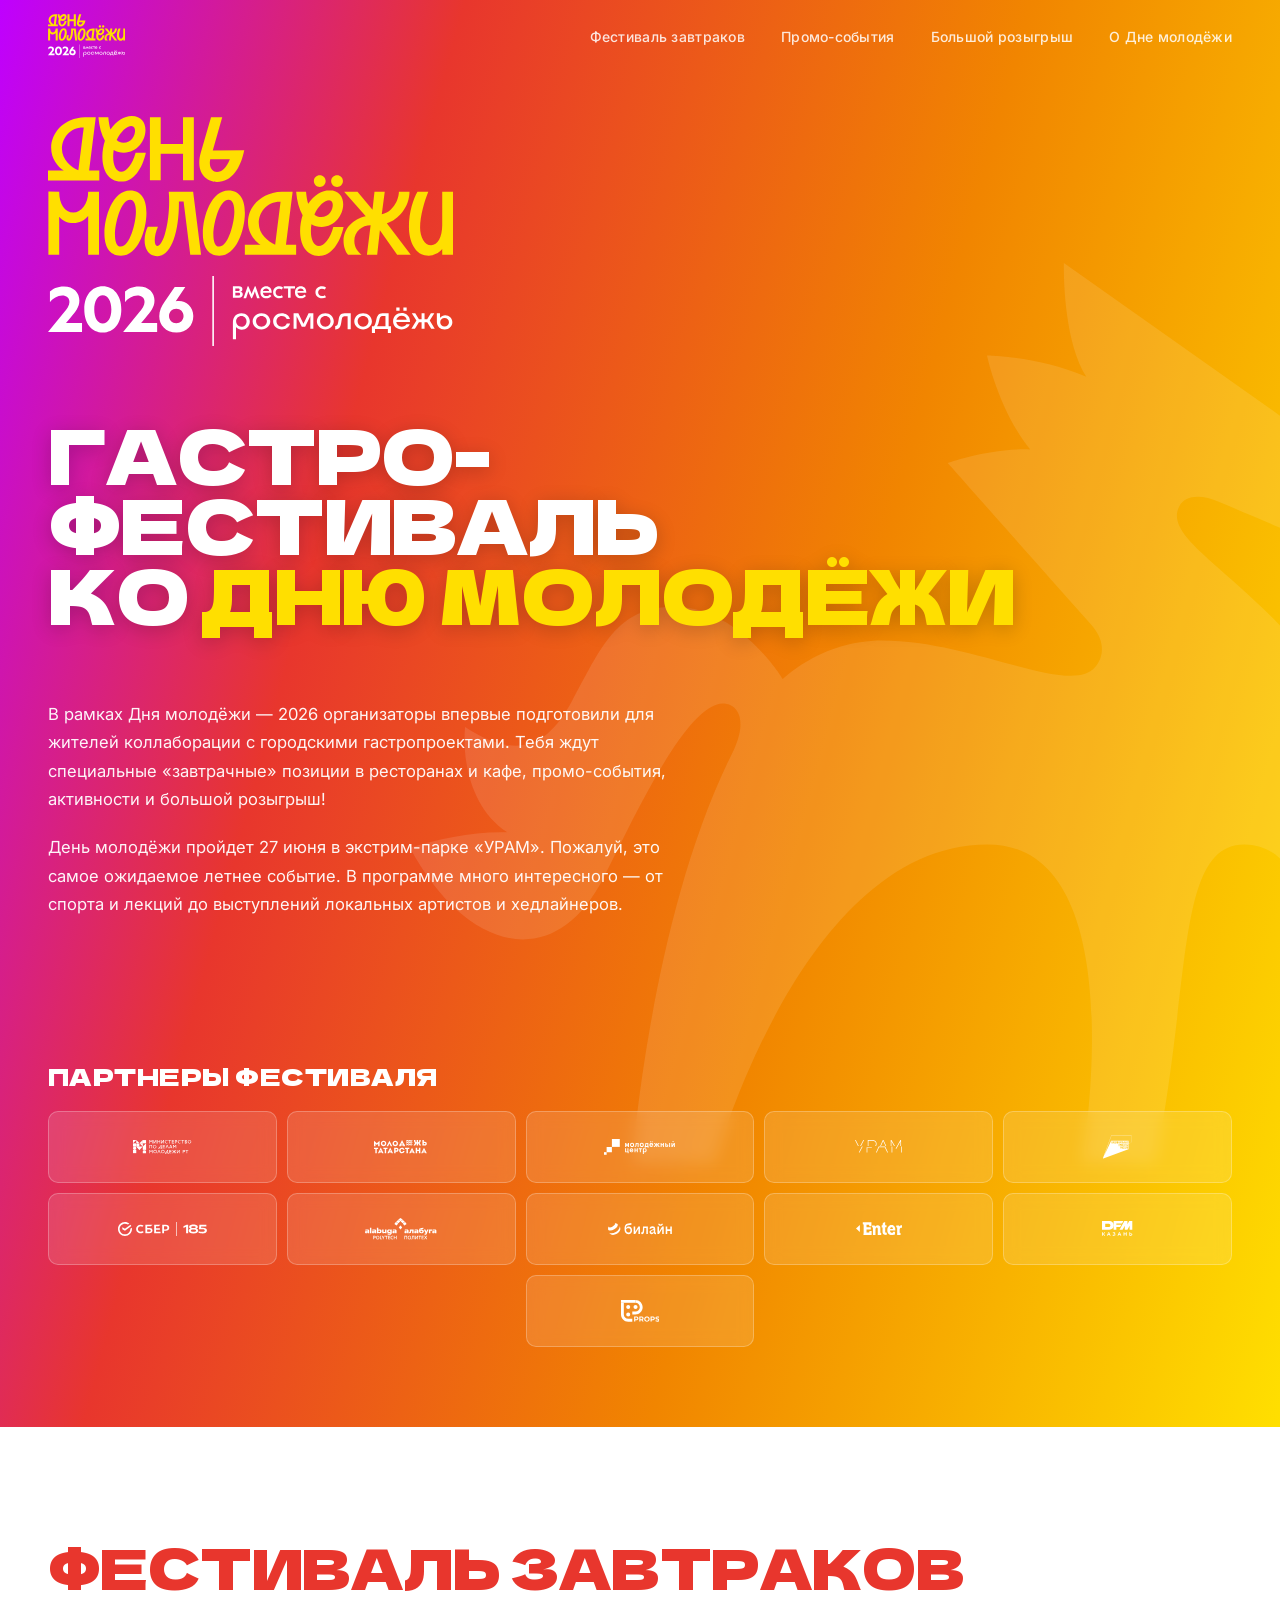
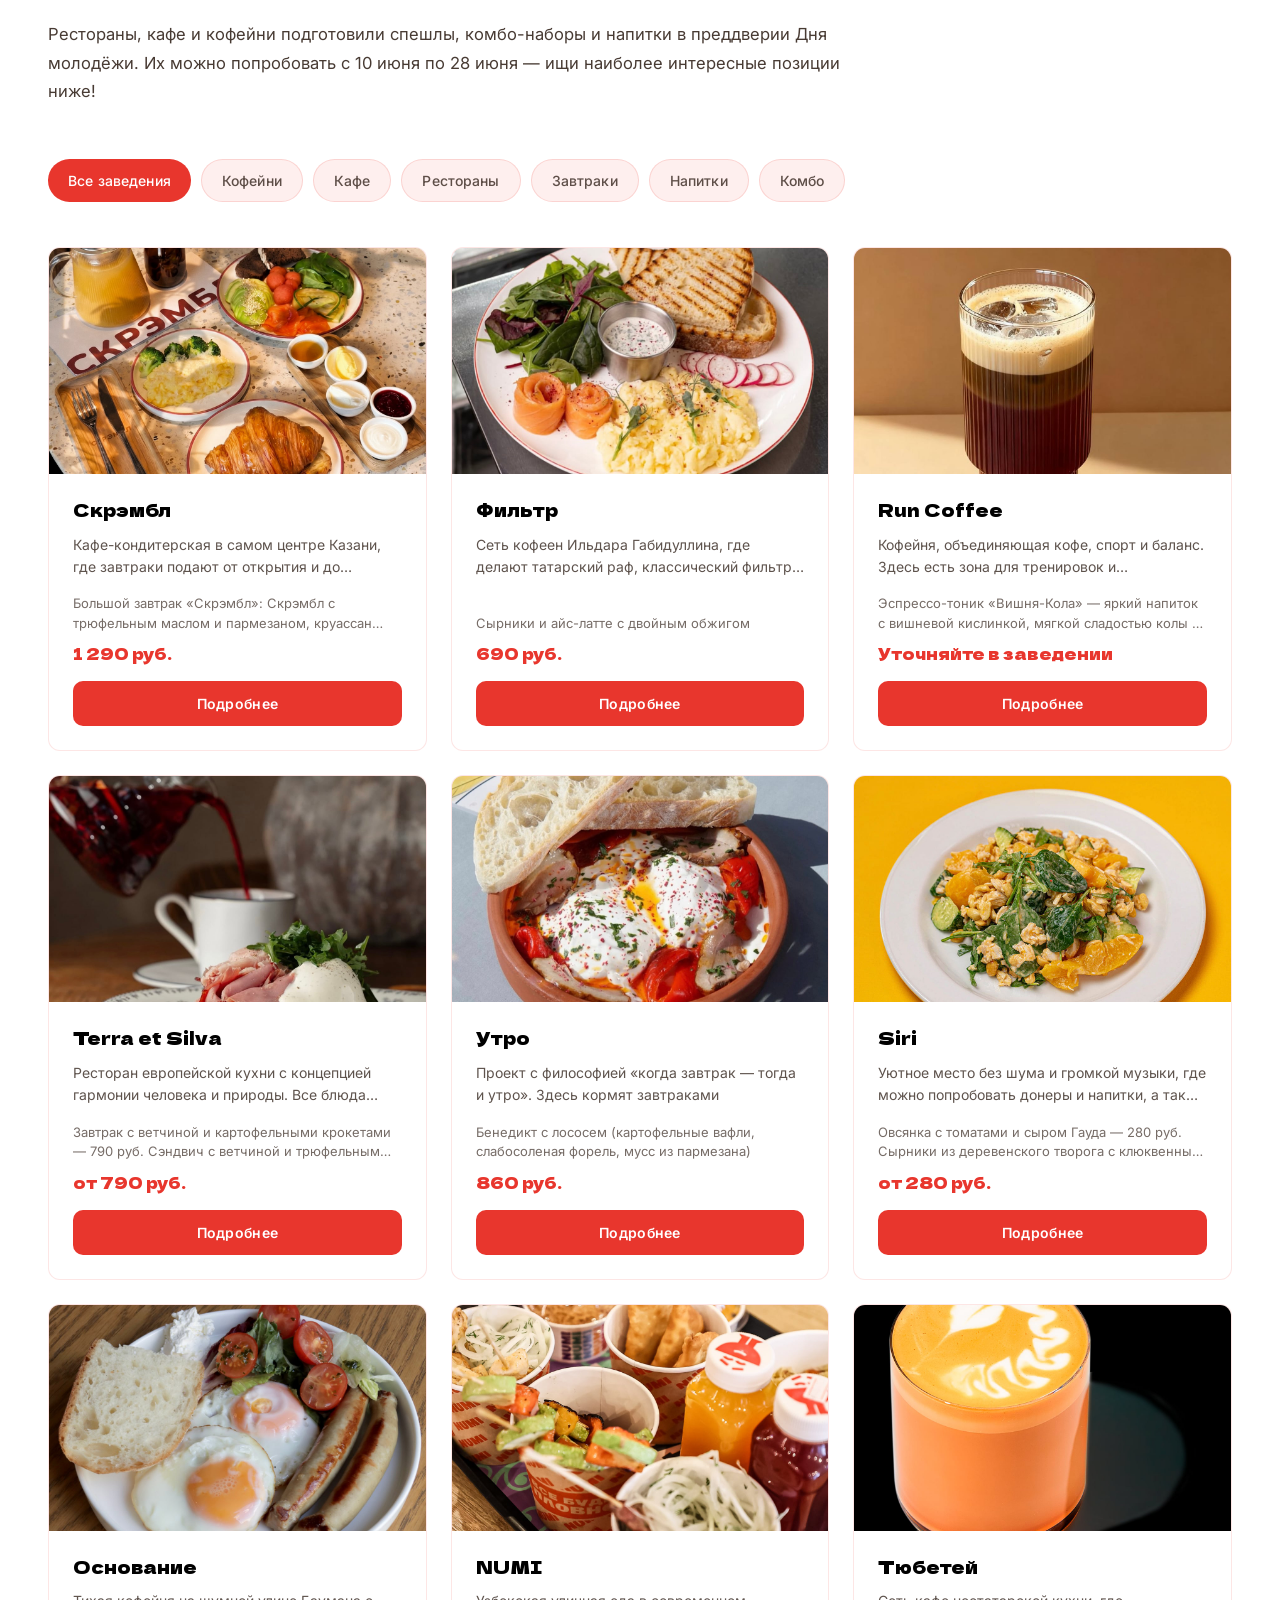
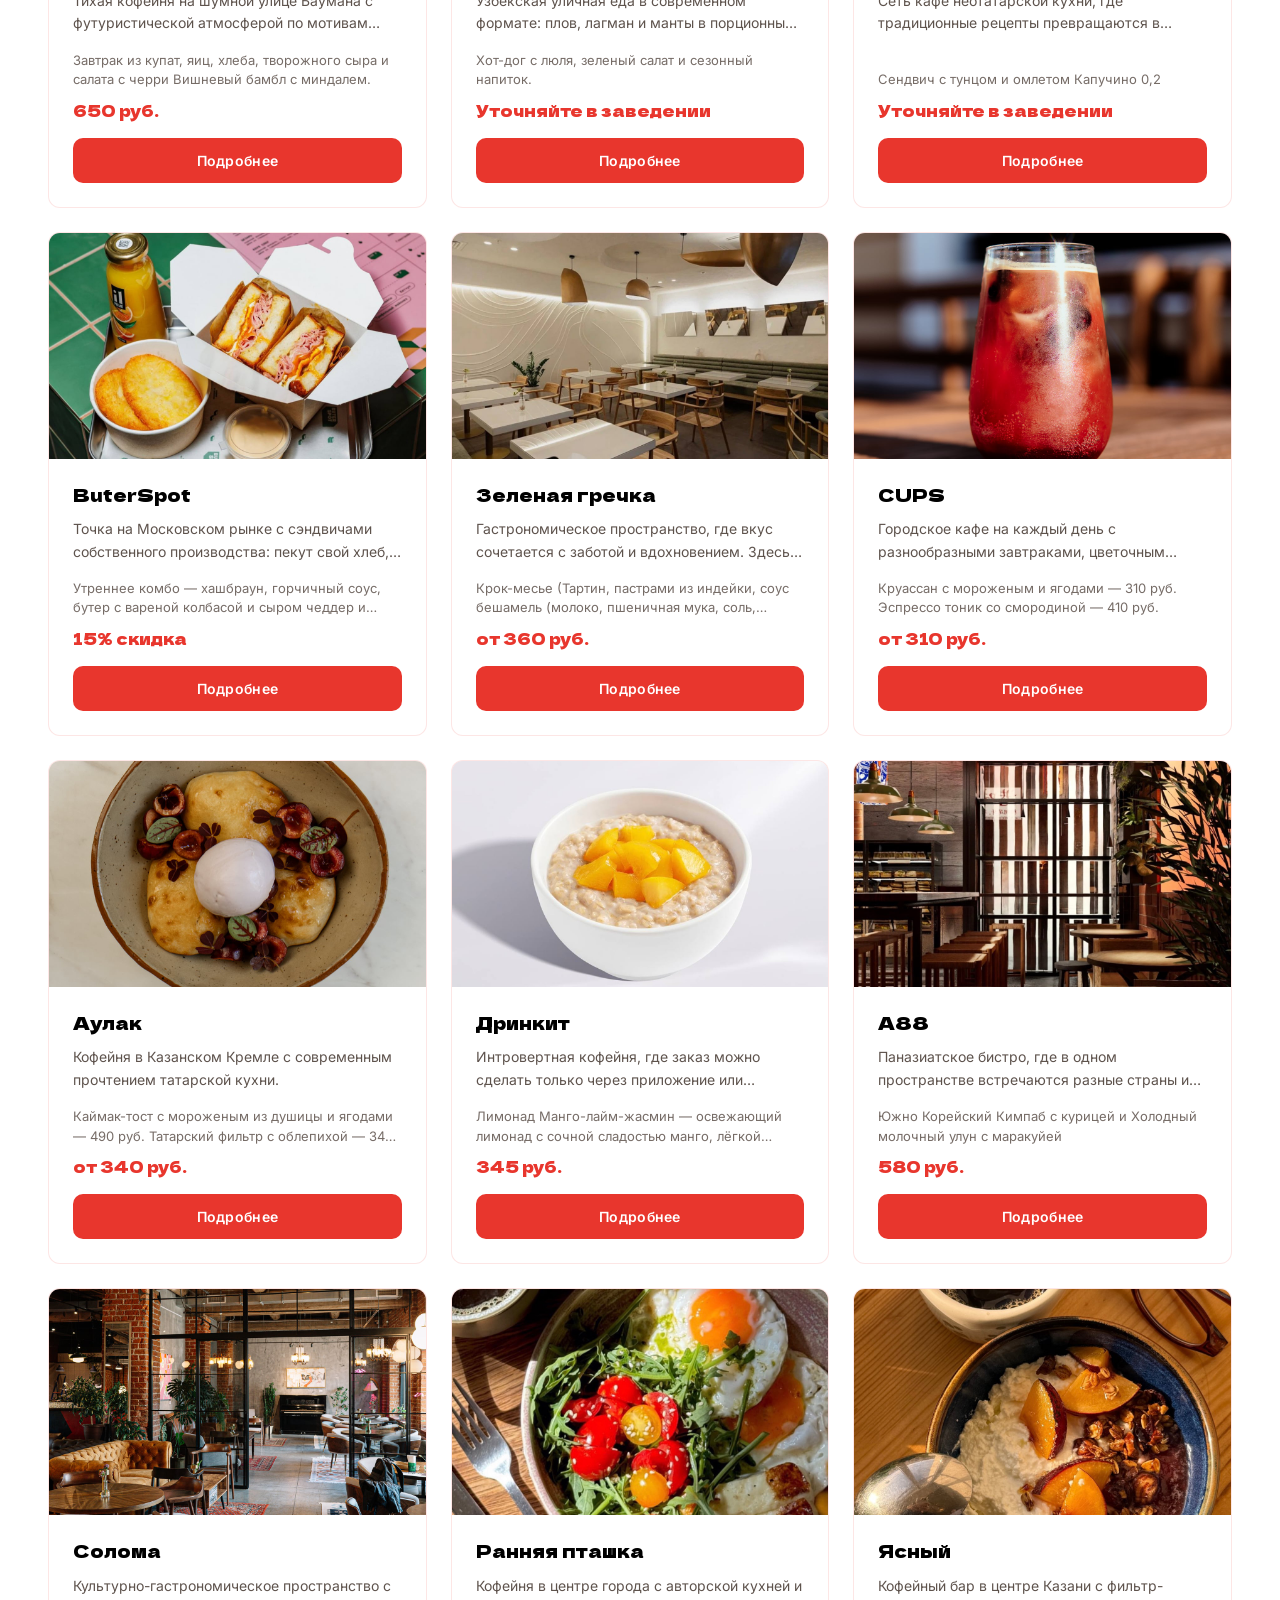
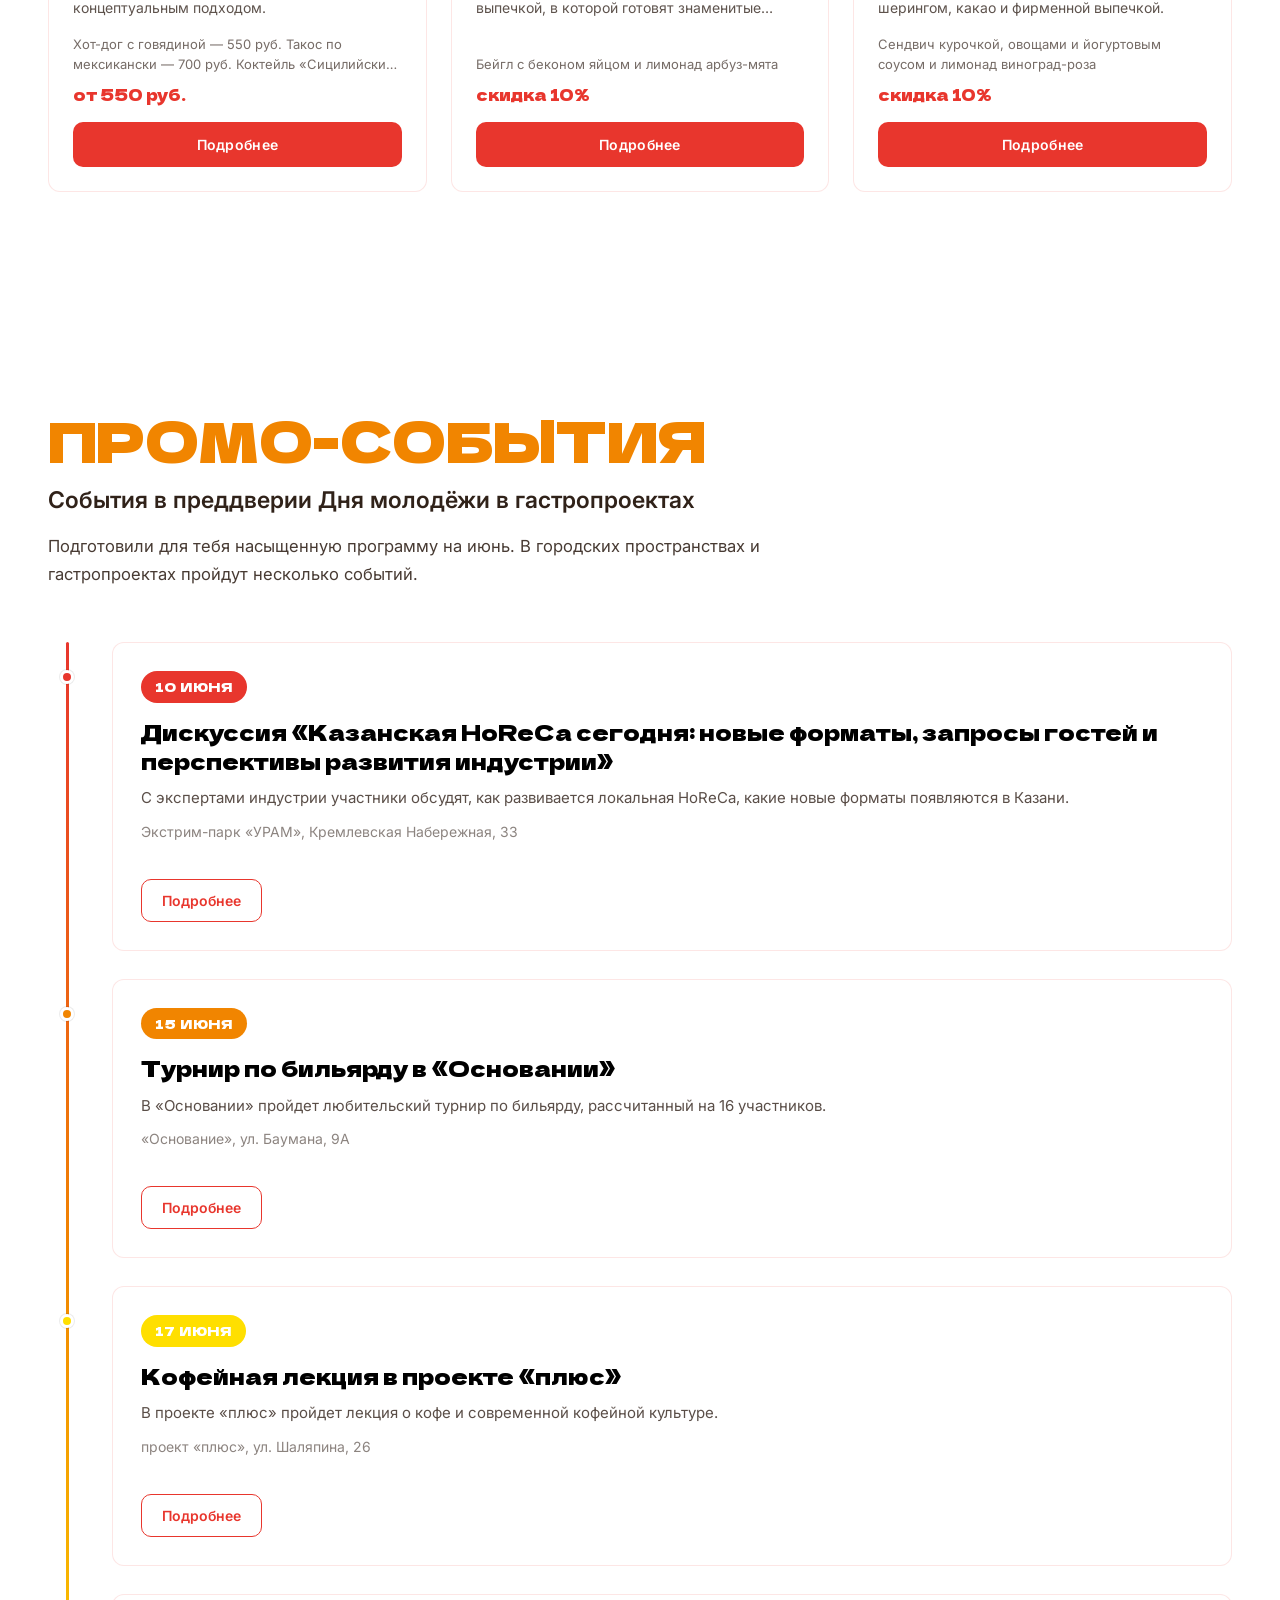
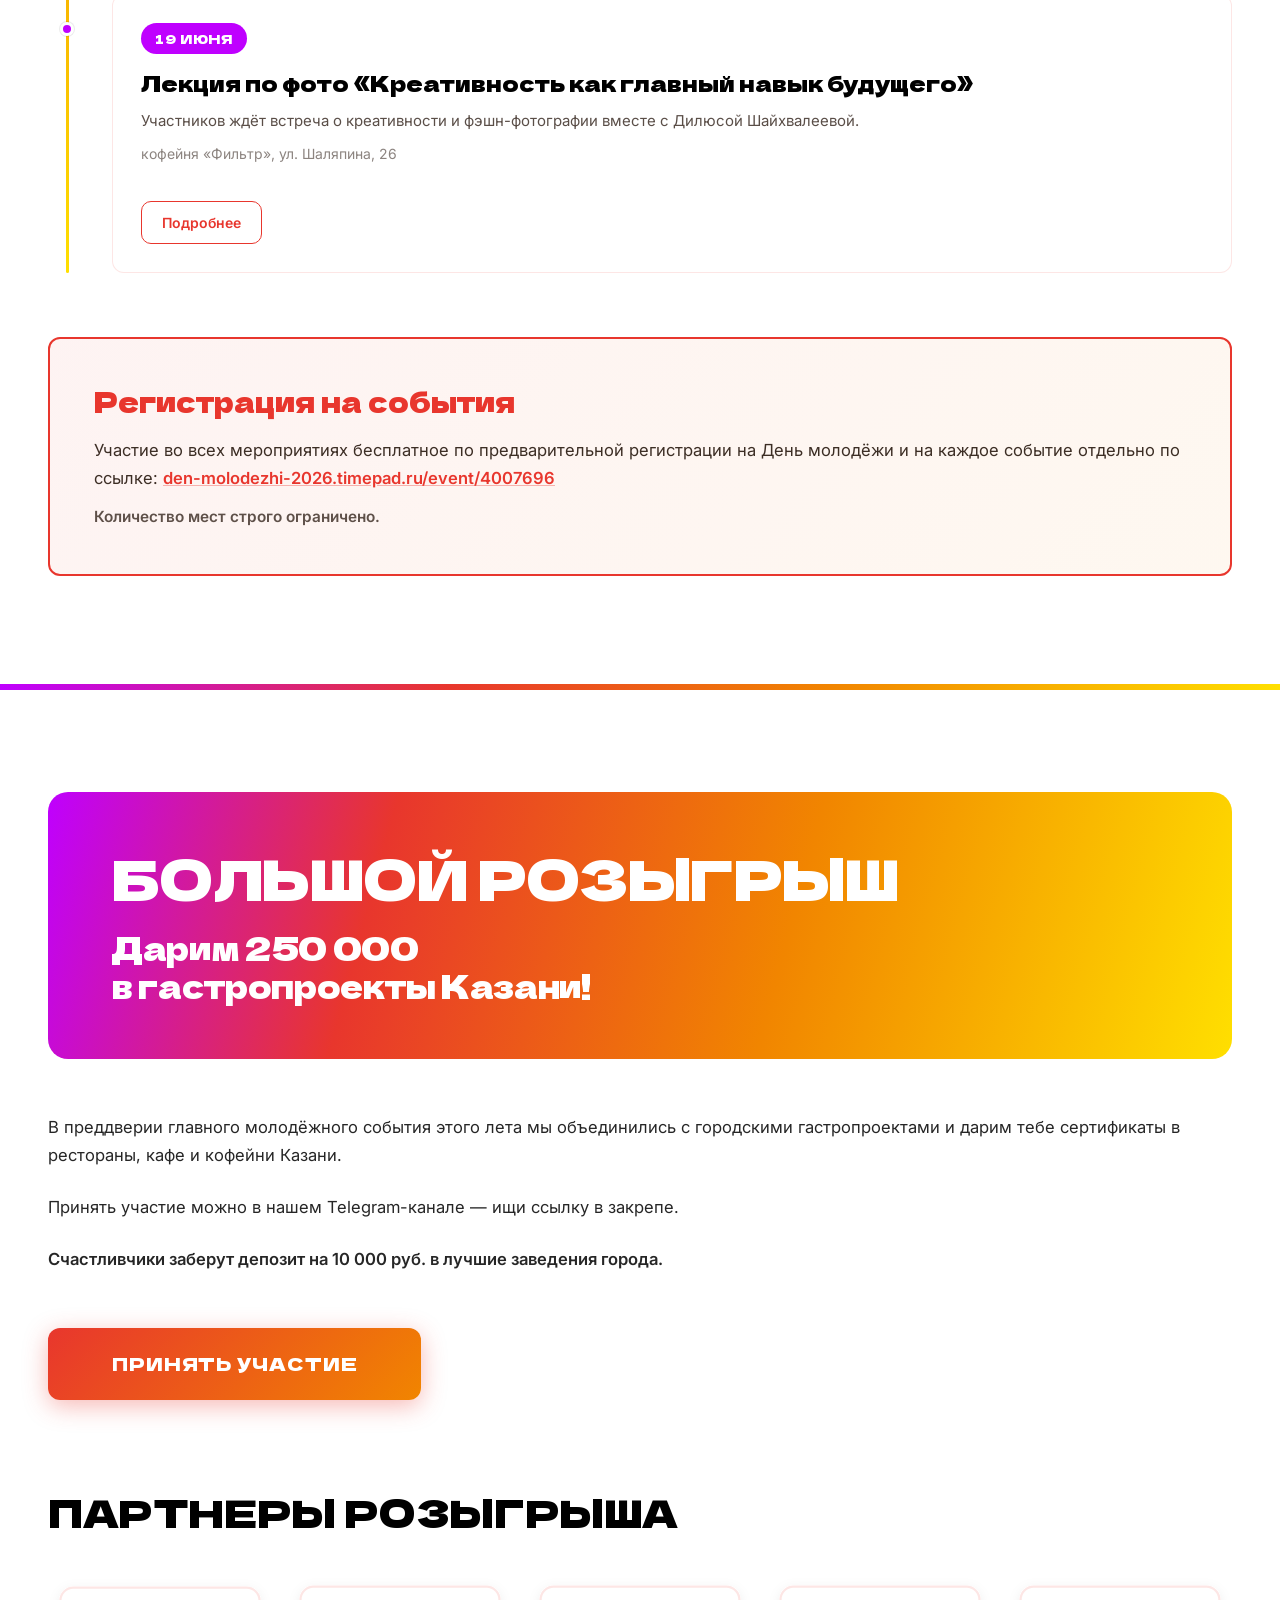
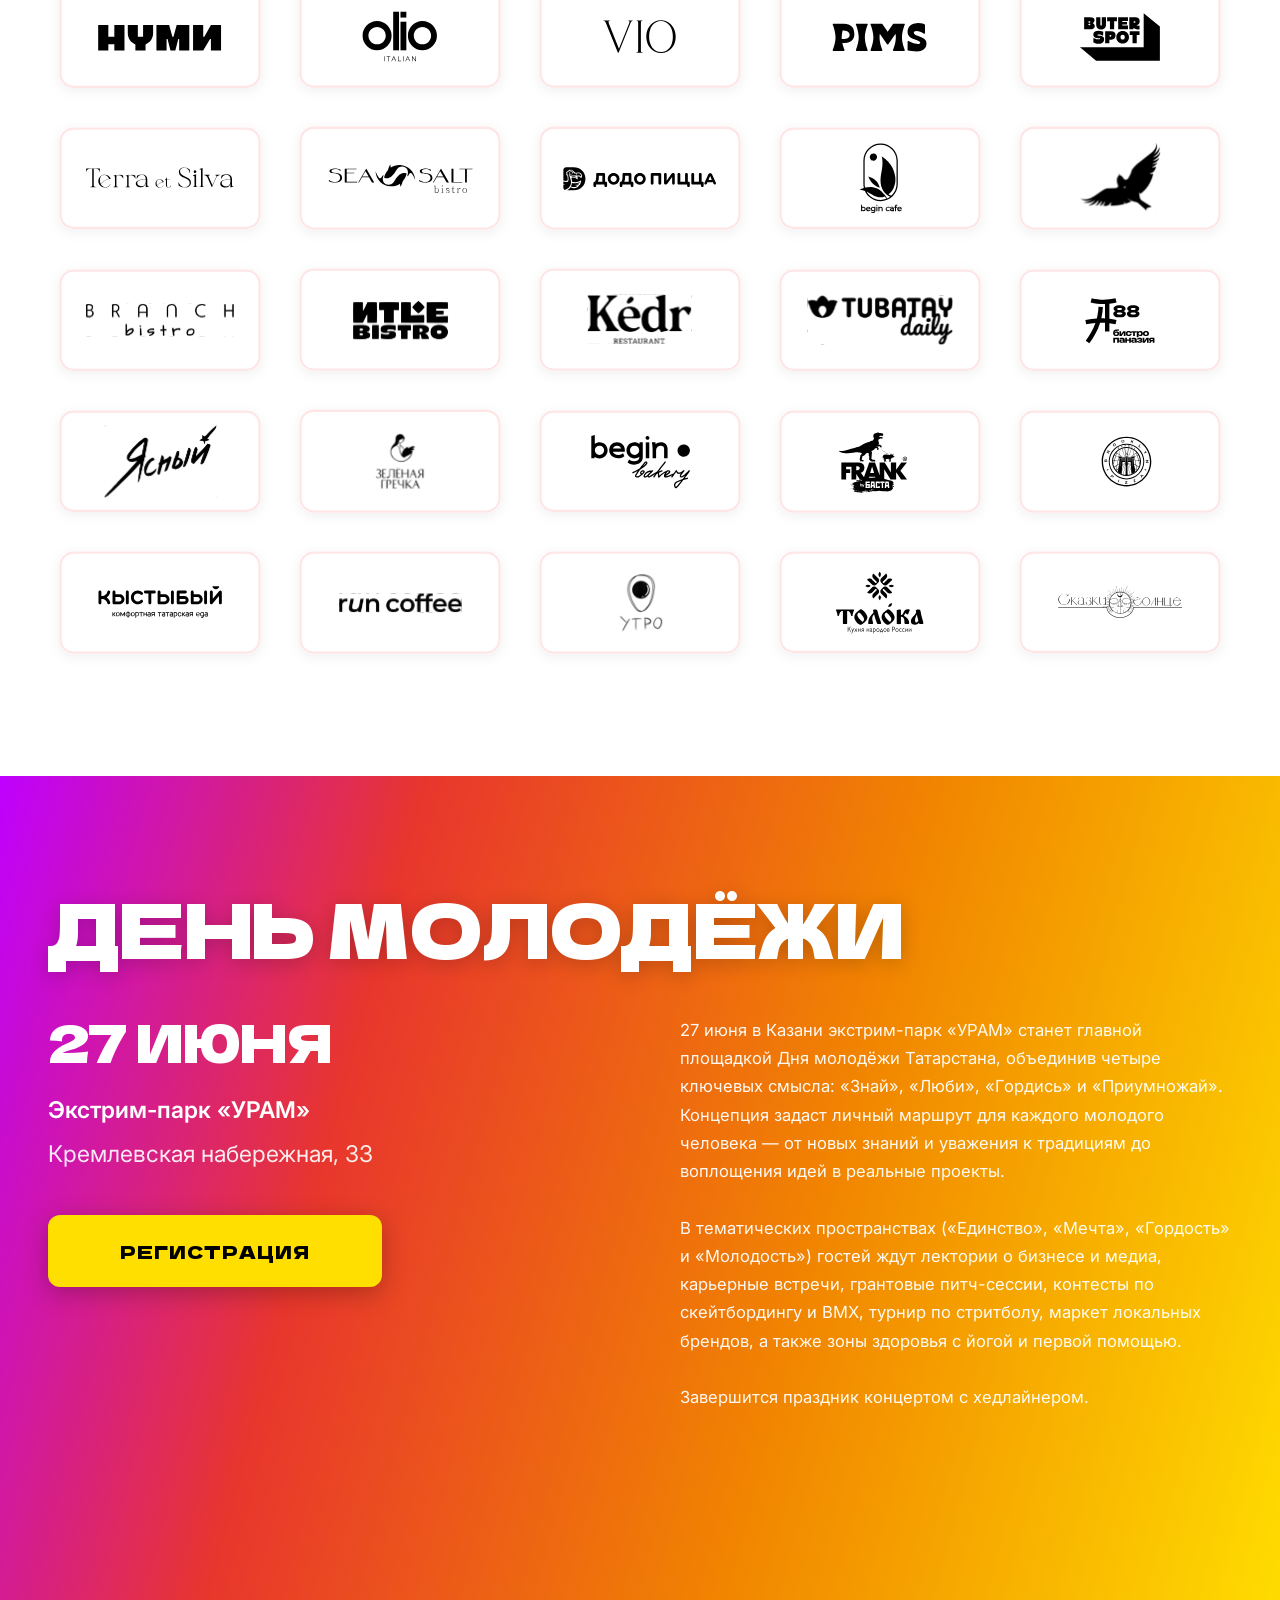
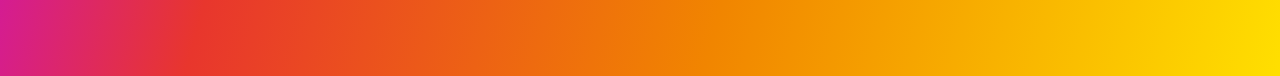
==== commit 2ac5a57f: "Deploying to deploy from @ badbedbett/Youthfestival-deploy@e950931bd963d4edfedc87c23d7ed74b51d877e4 " ====
--- a/horeca/index.html
+++ b/horeca/index.html
@@ -18,8 +18,8 @@
       <meta name="robots" content="noindex, nofollow" />
       <style>html, body { height: 100%; margin: 0; } #root { height: 100%; }</style>
       
-      <script type="module" crossorigin src="/horeca/assets/index-BX1JP3B-.js"></script>
-      <link rel="stylesheet" crossorigin href="/horeca/assets/index-C8p1io7H.css">
+      <script type="module" crossorigin src="/horeca/assets/index-BPkN4bNz.js"></script>
+      <link rel="stylesheet" crossorigin href="/horeca/assets/index-Bt1ocJwB.css">
     </head>
 
     <body>
--- a/horeca/assets/index-Bt1ocJwB.css
+++ b/horeca/assets/index-Bt1ocJwB.css
@@ -0,0 +1 @@
+@import"https://fonts.googleapis.com/css2?family=Dela+Gothic+One&family=Inter:ital,opsz,wght@0,14..32,100..900;1,14..32,100..900&display=swap";.hero-partners-grid{display:grid;grid-template-columns:repeat(5,minmax(0,1fr));gap:10px}.hero-partner-cell{background:#ffffff1f;-webkit-backdrop-filter:blur(8px);backdrop-filter:blur(8px);border:1.5px solid rgba(255,255,255,.25);border-radius:10px;padding:12px 10px;min-height:72px;display:flex;align-items:center;justify-content:center;transition:background .2s,border-color .2s,transform .2s;box-sizing:border-box}.hero-partner-cell:hover{background:#fff3;border-color:#fff6;transform:translateY(-2px)}.hero-partner-logo-wrap{display:flex;align-items:center;justify-content:center;width:100%;max-width:100%;line-height:0}.hero-partner-cell--featured{grid-column:1 / -1;justify-self:center;width:calc((100% - 40px)/5);min-width:0;max-width:none;padding:14px 12px;min-height:72px}@media(max-width:768px){.hero-partners-grid{grid-template-columns:repeat(12,minmax(0,1fr));gap:8px}.hero-partner-cell{grid-column:span 3;min-height:64px;padding:10px 8px}.hero-partner-cell:nth-child(9){grid-column:4 / span 3}.hero-partner-cell:nth-child(10){grid-column:7 / span 3}.hero-partner-cell--featured{grid-column:4 / span 6;justify-self:center;width:100%;max-width:none;padding:10px 8px;min-height:64px}}@media(max-width:480px){.hero-partner-cell{min-height:56px;padding:8px 6px}.hero-partner-cell--featured{min-height:56px}}.giveaway-partners-grid{display:grid;grid-template-columns:repeat(5,minmax(0,1fr));gap:clamp(10px,1.4vw,16px);align-items:center}.giveaway-partner-cell{display:flex;align-items:center;justify-content:center;line-height:0;transition:transform .25s ease}.giveaway-partner-cell:hover{transform:translateY(-2px)}.giveaway-partner-logo{width:100%;height:auto;display:block}@media(max-width:1100px){.giveaway-partners-grid{grid-template-columns:repeat(4,minmax(0,1fr));gap:12px}}@media(max-width:768px){.giveaway-partners-grid{grid-template-columns:repeat(4,minmax(0,1fr));gap:10px}}@media(max-width:520px){.giveaway-partners-grid{grid-template-columns:repeat(2,minmax(0,1fr));gap:8px}}/*! tailwindcss v4.1.12 | MIT License | https://tailwindcss.com */@layer properties{@supports (((-webkit-hyphens:none)) and (not (margin-trim:inline))) or ((-moz-orient:inline) and (not (color:rgb(from red r g b)))){*,:before,:after,::backdrop{--tw-translate-x:0;--tw-translate-y:0;--tw-translate-z:0;--tw-rotate-x:initial;--tw-rotate-y:initial;--tw-rotate-z:initial;--tw-skew-x:initial;--tw-skew-y:initial;--tw-space-x-reverse:0;--tw-border-style:solid;--tw-leading:initial;--tw-font-weight:initial;--tw-tracking:initial;--tw-ordinal:initial;--tw-slashed-zero:initial;--tw-numeric-figure:initial;--tw-numeric-spacing:initial;--tw-numeric-fraction:initial;--tw-shadow:0 0 #0000;--tw-shadow-color:initial;--tw-shadow-alpha:100%;--tw-inset-shadow:0 0 #0000;--tw-inset-shadow-color:initial;--tw-inset-shadow-alpha:100%;--tw-ring-color:initial;--tw-ring-shadow:0 0 #0000;--tw-inset-ring-color:initial;--tw-inset-ring-shadow:0 0 #0000;--tw-ring-inset:initial;--tw-ring-offset-width:0px;--tw-ring-offset-color:#fff;--tw-ring-offset-shadow:0 0 #0000;--tw-outline-style:solid;--tw-blur:initial;--tw-brightness:initial;--tw-contrast:initial;--tw-grayscale:initial;--tw-hue-rotate:initial;--tw-invert:initial;--tw-opacity:initial;--tw-saturate:initial;--tw-sepia:initial;--tw-drop-shadow:initial;--tw-drop-shadow-color:initial;--tw-drop-shadow-alpha:100%;--tw-drop-shadow-size:initial;--tw-duration:initial;--tw-ease:initial;--tw-content:"";--tw-animation-delay:0s;--tw-animation-direction:normal;--tw-animation-duration:initial;--tw-animation-fill-mode:none;--tw-animation-iteration-count:1;--tw-enter-blur:0;--tw-enter-opacity:1;--tw-enter-rotate:0;--tw-enter-scale:1;--tw-enter-translate-x:0;--tw-enter-translate-y:0;--tw-exit-blur:0;--tw-exit-opacity:1;--tw-exit-rotate:0;--tw-exit-scale:1;--tw-exit-translate-x:0;--tw-exit-translate-y:0}}}@layer theme{:root,:host{--font-sans:ui-sans-serif,system-ui,sans-serif,"Apple Color Emoji","Segoe UI Emoji","Segoe UI Symbol","Noto Color Emoji";--font-mono:ui-monospace,SFMono-Regular,Menlo,Monaco,Consolas,"Liberation Mono","Courier New",monospace;--color-gray-100:oklch(96.7% .003 264.542);--color-black:#000;--color-white:#fff;--spacing:.25rem;--container-sm:24rem;--container-lg:32rem;--text-xs:.75rem;--text-xs--line-height:calc(1/.75);--text-sm:.875rem;--text-sm--line-height:calc(1.25/.875);--text-base:1rem;--text-base--line-height: 1.5 ;--text-lg:1.125rem;--text-lg--line-height:calc(1.75/1.125);--text-xl:1.25rem;--text-2xl:1.5rem;--font-weight-normal:400;--font-weight-medium:500;--font-weight-semibold:600;--tracking-tight:-.025em;--tracking-widest:.1em;--leading-relaxed:1.625;--radius-xs:.125rem;--ease-in-out:cubic-bezier(.4,0,.2,1);--animate-pulse:pulse 2s cubic-bezier(.4,0,.6,1)infinite;--aspect-video:16/9;--default-transition-duration:.15s;--default-transition-timing-function:cubic-bezier(.4,0,.2,1);--default-font-family:var(--font-sans);--default-mono-font-family:var(--font-mono);--color-border:var(--border)}}@layer base{*,:after,:before,::backdrop{box-sizing:border-box;border:0 solid;margin:0;padding:0}::file-selector-button{box-sizing:border-box;border:0 solid;margin:0;padding:0}html,:host{-webkit-text-size-adjust:100%;-moz-tab-size:4;tab-size:4;line-height:1.5;font-family:var(--default-font-family,ui-sans-serif,system-ui,sans-serif,"Apple Color Emoji","Segoe UI Emoji","Segoe UI Symbol","Noto Color Emoji");font-feature-settings:var(--default-font-feature-settings,normal);font-variation-settings:var(--default-font-variation-settings,normal);-webkit-tap-highlight-color:transparent}hr{height:0;color:inherit;border-top-width:1px}abbr:where([title]){-webkit-text-decoration:underline dotted;text-decoration:underline dotted}h1,h2,h3,h4,h5,h6{font-size:inherit;font-weight:inherit}a{color:inherit;-webkit-text-decoration:inherit;text-decoration:inherit}b,strong{font-weight:bolder}code,kbd,samp,pre{font-family:var(--default-mono-font-family,ui-monospace,SFMono-Regular,Menlo,Monaco,Consolas,"Liberation Mono","Courier New",monospace);font-feature-settings:var(--default-mono-font-feature-settings,normal);font-variation-settings:var(--default-mono-font-variation-settings,normal);font-size:1em}small{font-size:80%}sub,sup{vertical-align:baseline;font-size:75%;line-height:0;position:relative}sub{bottom:-.25em}sup{top:-.5em}table{text-indent:0;border-color:inherit;border-collapse:collapse}:-moz-focusring{outline:auto}progress{vertical-align:baseline}summary{display:list-item}ol,ul,menu{list-style:none}img,svg,video,canvas,audio,iframe,embed,object{vertical-align:middle;display:block}img,video{max-width:100%;height:auto}button,input,select,optgroup,textarea{font:inherit;font-feature-settings:inherit;font-variation-settings:inherit;letter-spacing:inherit;color:inherit;opacity:1;background-color:#0000;border-radius:0}::file-selector-button{font:inherit;font-feature-settings:inherit;font-variation-settings:inherit;letter-spacing:inherit;color:inherit;opacity:1;background-color:#0000;border-radius:0}:where(select:is([multiple],[size])) optgroup{font-weight:bolder}:where(select:is([multiple],[size])) optgroup option{padding-inline-start:20px}::file-selector-button{margin-inline-end:4px}::placeholder{opacity:1}@supports (not ((-webkit-appearance:-apple-pay-button))) or (contain-intrinsic-size:1px){::placeholder{color:currentColor}@supports (color:color-mix(in lab,red,red)){::placeholder{color:color-mix(in oklab,currentcolor 50%,transparent)}}}textarea{resize:vertical}::-webkit-search-decoration{-webkit-appearance:none}::-webkit-date-and-time-value{min-height:1lh;text-align:inherit}::-webkit-datetime-edit{display:inline-flex}::-webkit-datetime-edit-fields-wrapper{padding:0}::-webkit-datetime-edit{padding-block:0}::-webkit-datetime-edit-year-field{padding-block:0}::-webkit-datetime-edit-month-field{padding-block:0}::-webkit-datetime-edit-day-field{padding-block:0}::-webkit-datetime-edit-hour-field{padding-block:0}::-webkit-datetime-edit-minute-field{padding-block:0}::-webkit-datetime-edit-second-field{padding-block:0}::-webkit-datetime-edit-millisecond-field{padding-block:0}::-webkit-datetime-edit-meridiem-field{padding-block:0}::-webkit-calendar-picker-indicator{line-height:1}:-moz-ui-invalid{box-shadow:none}button,input:where([type=button],[type=reset],[type=submit]){-webkit-appearance:button;-moz-appearance:button;appearance:button}::file-selector-button{-webkit-appearance:button;-moz-appearance:button;appearance:button}::-webkit-inner-spin-button{height:auto}::-webkit-outer-spin-button{height:auto}[hidden]:where(:not([hidden=until-found])){display:none!important}*{border-color:var(--border);outline-color:var(--ring)}@supports (color:color-mix(in lab,red,red)){*{outline-color:color-mix(in oklab,var(--ring)50%,transparent)}}body{background-color:var(--background);color:var(--foreground)}html{font-size:var(--font-size)}h1{font-size:var(--text-2xl);font-weight:var(--font-weight-medium);line-height:1.5}h2{font-size:var(--text-xl);font-weight:var(--font-weight-medium);line-height:1.5}h3{font-size:var(--text-lg);font-weight:var(--font-weight-medium);line-height:1.5}h4,label,button{font-size:var(--text-base);font-weight:var(--font-weight-medium);line-height:1.5}input{font-size:var(--text-base);font-weight:var(--font-weight-normal);line-height:1.5}}@layer components;@layer utilities{.\@container\/card-header{container:card-header/inline-size}.pointer-events-none{pointer-events:none}.invisible{visibility:hidden}.sr-only{clip:rect(0,0,0,0);white-space:nowrap;border-width:0;width:1px;height:1px;margin:-1px;padding:0;position:absolute;overflow:hidden}.absolute{position:absolute}.fixed{position:fixed}.relative{position:relative}.inset-0{inset:calc(var(--spacing)*0)}.inset-x-0{inset-inline:calc(var(--spacing)*0)}.inset-y-0{inset-block:calc(var(--spacing)*0)}.-top-12{top:calc(var(--spacing)*-12)}.top-0{top:calc(var(--spacing)*0)}.top-1\.5{top:calc(var(--spacing)*1.5)}.top-1\/2{top:50%}.top-3\.5{top:calc(var(--spacing)*3.5)}.top-4{top:calc(var(--spacing)*4)}.top-\[1px\]{top:1px}.top-\[50\%\]{top:50%}.top-\[60\%\]{top:60%}.top-full{top:100%}.-right-12{right:calc(var(--spacing)*-12)}.right-0{right:calc(var(--spacing)*0)}.right-1{right:calc(var(--spacing)*1)}.right-2{right:calc(var(--spacing)*2)}.right-3{right:calc(var(--spacing)*3)}.right-4{right:calc(var(--spacing)*4)}.-bottom-12{bottom:calc(var(--spacing)*-12)}.bottom-0{bottom:calc(var(--spacing)*0)}.-left-12{left:calc(var(--spacing)*-12)}.left-0{left:calc(var(--spacing)*0)}.left-1{left:calc(var(--spacing)*1)}.left-1\/2{left:50%}.left-2{left:calc(var(--spacing)*2)}.left-\[50\%\]{left:50%}.isolate{isolation:isolate}.z-10{z-index:10}.z-20{z-index:20}.z-50{z-index:50}.z-\[1\]{z-index:1}.z-\[200\]{z-index:200}.col-start-2{grid-column-start:2}.row-span-2{grid-row:span 2/span 2}.row-start-1{grid-row-start:1}.container{width:100%}@media(min-width:40rem){.container{max-width:40rem}}@media(min-width:48rem){.container{max-width:48rem}}@media(min-width:64rem){.container{max-width:64rem}}@media(min-width:80rem){.container{max-width:80rem}}@media(min-width:96rem){.container{max-width:96rem}}.-mx-1{margin-inline:calc(var(--spacing)*-1)}.mx-2{margin-inline:calc(var(--spacing)*2)}.mx-3\.5{margin-inline:calc(var(--spacing)*3.5)}.mx-auto{margin-inline:auto}.my-0\.5{margin-block:calc(var(--spacing)*.5)}.my-1{margin-block:calc(var(--spacing)*1)}.-mt-4{margin-top:calc(var(--spacing)*-4)}.mt-1\.5{margin-top:calc(var(--spacing)*1.5)}.mt-2{margin-top:calc(var(--spacing)*2)}.mt-4{margin-top:calc(var(--spacing)*4)}.mt-auto{margin-top:auto}.-ml-4{margin-left:calc(var(--spacing)*-4)}.ml-1{margin-left:calc(var(--spacing)*1)}.ml-auto{margin-left:auto}.line-clamp-1{-webkit-line-clamp:1;-webkit-box-orient:vertical;display:-webkit-box;overflow:hidden}.block{display:block}.flex{display:flex}.grid{display:grid}.hidden{display:none}.inline-block{display:inline-block}.inline-flex{display:inline-flex}.table{display:table}.table-caption{display:table-caption}.table-cell{display:table-cell}.table-row{display:table-row}.field-sizing-content{field-sizing:content}.aspect-square{aspect-ratio:1}.aspect-video{aspect-ratio:var(--aspect-video)}.size-2{width:calc(var(--spacing)*2);height:calc(var(--spacing)*2)}.size-2\.5{width:calc(var(--spacing)*2.5);height:calc(var(--spacing)*2.5)}.size-3{width:calc(var(--spacing)*3);height:calc(var(--spacing)*3)}.size-3\.5{width:calc(var(--spacing)*3.5);height:calc(var(--spacing)*3.5)}.size-4{width:calc(var(--spacing)*4);height:calc(var(--spacing)*4)}.size-7{width:calc(var(--spacing)*7);height:calc(var(--spacing)*7)}.size-8{width:calc(var(--spacing)*8);height:calc(var(--spacing)*8)}.size-9{width:calc(var(--spacing)*9);height:calc(var(--spacing)*9)}.size-10{width:calc(var(--spacing)*10);height:calc(var(--spacing)*10)}.size-full{width:100%;height:100%}.h-1\.5{height:calc(var(--spacing)*1.5)}.h-2{height:calc(var(--spacing)*2)}.h-2\.5{height:calc(var(--spacing)*2.5)}.h-4{height:calc(var(--spacing)*4)}.h-5{height:calc(var(--spacing)*5)}.h-7{height:calc(var(--spacing)*7)}.h-8{height:calc(var(--spacing)*8)}.h-9{height:calc(var(--spacing)*9)}.h-10{height:calc(var(--spacing)*10)}.h-12{height:calc(var(--spacing)*12)}.h-\[1\.15rem\]{height:1.15rem}.h-\[calc\(100\%-1px\)\]{height:calc(100% - 1px)}.h-\[var\(--radix-navigation-menu-viewport-height\)\]{height:var(--radix-navigation-menu-viewport-height)}.h-\[var\(--radix-select-trigger-height\)\]{height:var(--radix-select-trigger-height)}.h-auto{height:auto}.h-full{height:100%}.h-px{height:1px}.h-svh{height:100svh}.max-h-\(--radix-context-menu-content-available-height\){max-height:var(--radix-context-menu-content-available-height)}.max-h-\(--radix-dropdown-menu-content-available-height\){max-height:var(--radix-dropdown-menu-content-available-height)}.max-h-\(--radix-select-content-available-height\){max-height:var(--radix-select-content-available-height)}.max-h-\[300px\]{max-height:300px}.min-h-0{min-height:calc(var(--spacing)*0)}.min-h-4{min-height:calc(var(--spacing)*4)}.min-h-16{min-height:calc(var(--spacing)*16)}.min-h-svh{min-height:100svh}.w-\(--sidebar-width\){width:var(--sidebar-width)}.w-0{width:calc(var(--spacing)*0)}.w-1{width:calc(var(--spacing)*1)}.w-2{width:calc(var(--spacing)*2)}.w-2\.5{width:calc(var(--spacing)*2.5)}.w-3{width:calc(var(--spacing)*3)}.w-3\/4{width:75%}.w-4{width:calc(var(--spacing)*4)}.w-5{width:calc(var(--spacing)*5)}.w-8{width:calc(var(--spacing)*8)}.w-9{width:calc(var(--spacing)*9)}.w-64{width:calc(var(--spacing)*64)}.w-72{width:calc(var(--spacing)*72)}.w-\[100px\]{width:100px}.w-auto{width:auto}.w-fit{width:fit-content}.w-full{width:100%}.w-max{width:max-content}.w-px{width:1px}.max-w-\(--skeleton-width\){max-width:var(--skeleton-width)}.max-w-\[calc\(100\%-2rem\)\]{max-width:calc(100% - 2rem)}.max-w-max{max-width:max-content}.min-w-0{min-width:calc(var(--spacing)*0)}.min-w-5{min-width:calc(var(--spacing)*5)}.min-w-8{min-width:calc(var(--spacing)*8)}.min-w-9{min-width:calc(var(--spacing)*9)}.min-w-10{min-width:calc(var(--spacing)*10)}.min-w-\[8rem\]{min-width:8rem}.min-w-\[12rem\]{min-width:12rem}.min-w-\[var\(--radix-select-trigger-width\)\]{min-width:var(--radix-select-trigger-width)}.flex-1{flex:1}.shrink-0{flex-shrink:0}.grow{flex-grow:1}.grow-0{flex-grow:0}.basis-full{flex-basis:100%}.caption-bottom{caption-side:bottom}.border-collapse{border-collapse:collapse}.origin-\(--radix-context-menu-content-transform-origin\){transform-origin:var(--radix-context-menu-content-transform-origin)}.origin-\(--radix-dropdown-menu-content-transform-origin\){transform-origin:var(--radix-dropdown-menu-content-transform-origin)}.origin-\(--radix-hover-card-content-transform-origin\){transform-origin:var(--radix-hover-card-content-transform-origin)}.origin-\(--radix-menubar-content-transform-origin\){transform-origin:var(--radix-menubar-content-transform-origin)}.origin-\(--radix-popover-content-transform-origin\){transform-origin:var(--radix-popover-content-transform-origin)}.origin-\(--radix-select-content-transform-origin\){transform-origin:var(--radix-select-content-transform-origin)}.origin-\(--radix-tooltip-content-transform-origin\){transform-origin:var(--radix-tooltip-content-transform-origin)}.-translate-x-1\/2{--tw-translate-x: -50% ;translate:var(--tw-translate-x)var(--tw-translate-y)}.-translate-x-px{--tw-translate-x:-1px;translate:var(--tw-translate-x)var(--tw-translate-y)}.translate-x-\[-50\%\]{--tw-translate-x:-50%;translate:var(--tw-translate-x)var(--tw-translate-y)}.translate-x-px{--tw-translate-x:1px;translate:var(--tw-translate-x)var(--tw-translate-y)}.-translate-y-1\/2{--tw-translate-y: -50% ;translate:var(--tw-translate-x)var(--tw-translate-y)}.translate-y-0\.5{--tw-translate-y:calc(var(--spacing)*.5);translate:var(--tw-translate-x)var(--tw-translate-y)}.translate-y-\[-50\%\]{--tw-translate-y:-50%;translate:var(--tw-translate-x)var(--tw-translate-y)}.translate-y-\[calc\(-50\%_-_2px\)\]{--tw-translate-y: calc(-50% - 2px) ;translate:var(--tw-translate-x)var(--tw-translate-y)}.rotate-45{rotate:45deg}.rotate-90{rotate:90deg}.transform{transform:var(--tw-rotate-x,)var(--tw-rotate-y,)var(--tw-rotate-z,)var(--tw-skew-x,)var(--tw-skew-y,)}.animate-caret-blink{animation:1.25s ease-out infinite caret-blink}.animate-in{animation:enter var(--tw-animation-duration,var(--tw-duration,.15s))var(--tw-ease,ease)var(--tw-animation-delay,0s)var(--tw-animation-iteration-count,1)var(--tw-animation-direction,normal)var(--tw-animation-fill-mode,none)}.animate-pulse{animation:var(--animate-pulse)}.cursor-default{cursor:default}.touch-none{touch-action:none}.resize-none{resize:none}.scroll-my-1{scroll-margin-block:calc(var(--spacing)*1)}.scroll-py-1{scroll-padding-block:calc(var(--spacing)*1)}.list-none{list-style-type:none}.auto-rows-min{grid-auto-rows:min-content}.grid-cols-\[0_1fr\]{grid-template-columns:0 1fr}.grid-rows-\[auto_auto\]{grid-template-rows:auto auto}.flex-col{flex-direction:column}.flex-col-reverse{flex-direction:column-reverse}.flex-row{flex-direction:row}.flex-wrap{flex-wrap:wrap}.items-center{align-items:center}.items-end{align-items:flex-end}.items-start{align-items:flex-start}.items-stretch{align-items:stretch}.justify-between{justify-content:space-between}.justify-center{justify-content:center}.justify-items-start{justify-items:start}.gap-1{gap:calc(var(--spacing)*1)}.gap-1\.5{gap:calc(var(--spacing)*1.5)}.gap-2{gap:calc(var(--spacing)*2)}.gap-3{gap:calc(var(--spacing)*3)}.gap-4{gap:calc(var(--spacing)*4)}.gap-6{gap:calc(var(--spacing)*6)}:where(.space-x-1>:not(:last-child)){--tw-space-x-reverse:0;margin-inline-start:calc(calc(var(--spacing)*1)*var(--tw-space-x-reverse));margin-inline-end:calc(calc(var(--spacing)*1)*calc(1 - var(--tw-space-x-reverse)))}.gap-y-0\.5{row-gap:calc(var(--spacing)*.5)}.self-start{align-self:flex-start}.justify-self-end{justify-self:flex-end}.overflow-auto{overflow:auto}.overflow-hidden{overflow:hidden}.overflow-x-auto{overflow-x:auto}.overflow-x-hidden{overflow-x:hidden}.overflow-y-auto{overflow-y:auto}.rounded-\[2px\]{border-radius:2px}.rounded-\[4px\]{border-radius:4px}.rounded-\[inherit\]{border-radius:inherit}.rounded-full{border-radius:3.40282e38px}.rounded-lg{border-radius:var(--radius)}.rounded-md{border-radius:calc(var(--radius) - 2px)}.rounded-none{border-radius:0}.rounded-sm{border-radius:calc(var(--radius) - 4px)}.rounded-xl{border-radius:calc(var(--radius) + 4px)}.rounded-xs{border-radius:var(--radius-xs)}.rounded-tl-sm{border-top-left-radius:calc(var(--radius) - 4px)}.border{border-style:var(--tw-border-style);border-width:1px}.border-\[1\.5px\]{border-style:var(--tw-border-style);border-width:1.5px}.border-y{border-block-style:var(--tw-border-style);border-block-width:1px}.border-t{border-top-style:var(--tw-border-style);border-top-width:1px}.border-r{border-right-style:var(--tw-border-style);border-right-width:1px}.border-b{border-bottom-style:var(--tw-border-style);border-bottom-width:1px}.border-l{border-left-style:var(--tw-border-style);border-left-width:1px}.border-dashed{--tw-border-style:dashed;border-style:dashed}.border-\(--color-border\){border-color:var(--color-border)}.border-border\/50{border-color:var(--border)}@supports (color:color-mix(in lab,red,red)){.border-border\/50{border-color:color-mix(in oklab,var(--border)50%,transparent)}}.border-input{border-color:var(--input)}.border-primary{border-color:var(--primary)}.border-sidebar-border{border-color:var(--sidebar-border)}.border-transparent{border-color:#0000}.border-t-transparent{border-top-color:#0000}.border-l-transparent{border-left-color:#0000}.bg-\(--color-bg\){background-color:var(--color-bg)}.bg-accent{background-color:var(--accent)}.bg-background{background-color:var(--background)}.bg-black\/50{background-color:#00000080}@supports (color:color-mix(in lab,red,red)){.bg-black\/50{background-color:color-mix(in oklab,var(--color-black)50%,transparent)}}.bg-border{background-color:var(--border)}.bg-card{background-color:var(--card)}.bg-destructive{background-color:var(--destructive)}.bg-foreground{background-color:var(--foreground)}.bg-gray-100{background-color:var(--color-gray-100)}.bg-input-background{background-color:var(--input-background)}.bg-muted,.bg-muted\/50{background-color:var(--muted)}@supports (color:color-mix(in lab,red,red)){.bg-muted\/50{background-color:color-mix(in oklab,var(--muted)50%,transparent)}}.bg-popover{background-color:var(--popover)}.bg-primary,.bg-primary\/20{background-color:var(--primary)}@supports (color:color-mix(in lab,red,red)){.bg-primary\/20{background-color:color-mix(in oklab,var(--primary)20%,transparent)}}.bg-secondary{background-color:var(--secondary)}.bg-sidebar{background-color:var(--sidebar)}.bg-sidebar-border{background-color:var(--sidebar-border)}.bg-transparent{background-color:#0000}.fill-current{fill:currentColor}.fill-primary{fill:var(--primary)}.p-0{padding:calc(var(--spacing)*0)}.p-1{padding:calc(var(--spacing)*1)}.p-2{padding:calc(var(--spacing)*2)}.p-3{padding:calc(var(--spacing)*3)}.p-4{padding:calc(var(--spacing)*4)}.p-6{padding:calc(var(--spacing)*6)}.p-\[3px\]{padding:3px}.p-px{padding:1px}.px-1{padding-inline:calc(var(--spacing)*1)}.px-1\.5{padding-inline:calc(var(--spacing)*1.5)}.px-2{padding-inline:calc(var(--spacing)*2)}.px-2\.5{padding-inline:calc(var(--spacing)*2.5)}.px-3{padding-inline:calc(var(--spacing)*3)}.px-4{padding-inline:calc(var(--spacing)*4)}.px-6{padding-inline:calc(var(--spacing)*6)}.py-0\.5{padding-block:calc(var(--spacing)*.5)}.py-1{padding-block:calc(var(--spacing)*1)}.py-1\.5{padding-block:calc(var(--spacing)*1.5)}.py-2{padding-block:calc(var(--spacing)*2)}.py-3{padding-block:calc(var(--spacing)*3)}.py-4{padding-block:calc(var(--spacing)*4)}.py-6{padding-block:calc(var(--spacing)*6)}.pt-0{padding-top:calc(var(--spacing)*0)}.pt-1{padding-top:calc(var(--spacing)*1)}.pt-3{padding-top:calc(var(--spacing)*3)}.pt-4{padding-top:calc(var(--spacing)*4)}.pt-6{padding-top:calc(var(--spacing)*6)}.pr-2{padding-right:calc(var(--spacing)*2)}.pr-2\.5{padding-right:calc(var(--spacing)*2.5)}.pr-8{padding-right:calc(var(--spacing)*8)}.pb-3{padding-bottom:calc(var(--spacing)*3)}.pb-4{padding-bottom:calc(var(--spacing)*4)}.pb-6{padding-bottom:calc(var(--spacing)*6)}.pl-2{padding-left:calc(var(--spacing)*2)}.pl-4{padding-left:calc(var(--spacing)*4)}.pl-8{padding-left:calc(var(--spacing)*8)}.text-center{text-align:center}.text-left{text-align:left}.align-middle{vertical-align:middle}.font-mono{font-family:var(--font-mono)}.text-base{font-size:var(--text-base);line-height:var(--tw-leading,var(--text-base--line-height))}.text-lg{font-size:var(--text-lg);line-height:var(--tw-leading,var(--text-lg--line-height))}.text-sm{font-size:var(--text-sm);line-height:var(--tw-leading,var(--text-sm--line-height))}.text-xs{font-size:var(--text-xs);line-height:var(--tw-leading,var(--text-xs--line-height))}.text-\[0\.8rem\]{font-size:.8rem}.leading-none{--tw-leading:1;line-height:1}.font-medium{--tw-font-weight:var(--font-weight-medium);font-weight:var(--font-weight-medium)}.font-normal{--tw-font-weight:var(--font-weight-normal);font-weight:var(--font-weight-normal)}.font-semibold{--tw-font-weight:var(--font-weight-semibold);font-weight:var(--font-weight-semibold)}.tracking-tight{--tw-tracking:var(--tracking-tight);letter-spacing:var(--tracking-tight)}.tracking-widest{--tw-tracking:var(--tracking-widest);letter-spacing:var(--tracking-widest)}.text-balance{text-wrap:balance}.break-words{overflow-wrap:break-word}.whitespace-nowrap{white-space:nowrap}.text-accent-foreground{color:var(--accent-foreground)}.text-card-foreground{color:var(--card-foreground)}.text-current{color:currentColor}.text-destructive{color:var(--destructive)}.text-foreground{color:var(--foreground)}.text-muted-foreground{color:var(--muted-foreground)}.text-popover-foreground{color:var(--popover-foreground)}.text-primary{color:var(--primary)}.text-primary-foreground{color:var(--primary-foreground)}.text-secondary-foreground{color:var(--secondary-foreground)}.text-sidebar-foreground,.text-sidebar-foreground\/70{color:var(--sidebar-foreground)}@supports (color:color-mix(in lab,red,red)){.text-sidebar-foreground\/70{color:color-mix(in oklab,var(--sidebar-foreground)70%,transparent)}}.text-white{color:var(--color-white)}.uppercase{text-transform:uppercase}.italic{font-style:italic}.tabular-nums{--tw-numeric-spacing:tabular-nums;font-variant-numeric:var(--tw-ordinal,)var(--tw-slashed-zero,)var(--tw-numeric-figure,)var(--tw-numeric-spacing,)var(--tw-numeric-fraction,)}.underline-offset-4{text-underline-offset:4px}.opacity-50{opacity:.5}.opacity-70{opacity:.7}.shadow{--tw-shadow:0 1px 3px 0 var(--tw-shadow-color,#0000001a),0 1px 2px -1px var(--tw-shadow-color,#0000001a);box-shadow:var(--tw-inset-shadow),var(--tw-inset-ring-shadow),var(--tw-ring-offset-shadow),var(--tw-ring-shadow),var(--tw-shadow)}.shadow-\[0_0_0_1px_hsl\(var\(--sidebar-border\)\)\]{--tw-shadow:0 0 0 1px var(--tw-shadow-color,hsl(var(--sidebar-border)));box-shadow:var(--tw-inset-shadow),var(--tw-inset-ring-shadow),var(--tw-ring-offset-shadow),var(--tw-ring-shadow),var(--tw-shadow)}.shadow-lg{--tw-shadow:0 10px 15px -3px var(--tw-shadow-color,#0000001a),0 4px 6px -4px var(--tw-shadow-color,#0000001a);box-shadow:var(--tw-inset-shadow),var(--tw-inset-ring-shadow),var(--tw-ring-offset-shadow),var(--tw-ring-shadow),var(--tw-shadow)}.shadow-md{--tw-shadow:0 4px 6px -1px var(--tw-shadow-color,#0000001a),0 2px 4px -2px var(--tw-shadow-color,#0000001a);box-shadow:var(--tw-inset-shadow),var(--tw-inset-ring-shadow),var(--tw-ring-offset-shadow),var(--tw-ring-shadow),var(--tw-shadow)}.shadow-none{--tw-shadow:0 0 #0000;box-shadow:var(--tw-inset-shadow),var(--tw-inset-ring-shadow),var(--tw-ring-offset-shadow),var(--tw-ring-shadow),var(--tw-shadow)}.shadow-sm{--tw-shadow:0 1px 3px 0 var(--tw-shadow-color,#0000001a),0 1px 2px -1px var(--tw-shadow-color,#0000001a);box-shadow:var(--tw-inset-shadow),var(--tw-inset-ring-shadow),var(--tw-ring-offset-shadow),var(--tw-ring-shadow),var(--tw-shadow)}.shadow-xl{--tw-shadow:0 20px 25px -5px var(--tw-shadow-color,#0000001a),0 8px 10px -6px var(--tw-shadow-color,#0000001a);box-shadow:var(--tw-inset-shadow),var(--tw-inset-ring-shadow),var(--tw-ring-offset-shadow),var(--tw-ring-shadow),var(--tw-shadow)}.shadow-xs{--tw-shadow:0 1px 2px 0 var(--tw-shadow-color,#0000000d);box-shadow:var(--tw-inset-shadow),var(--tw-inset-ring-shadow),var(--tw-ring-offset-shadow),var(--tw-ring-shadow),var(--tw-shadow)}.ring-0{--tw-ring-shadow:var(--tw-ring-inset,)0 0 0 calc(0px + var(--tw-ring-offset-width))var(--tw-ring-color,currentcolor);box-shadow:var(--tw-inset-shadow),var(--tw-inset-ring-shadow),var(--tw-ring-offset-shadow),var(--tw-ring-shadow),var(--tw-shadow)}.ring-ring\/50{--tw-ring-color:var(--ring)}@supports (color:color-mix(in lab,red,red)){.ring-ring\/50{--tw-ring-color:color-mix(in oklab,var(--ring)50%,transparent)}}.ring-sidebar-ring{--tw-ring-color:var(--sidebar-ring)}.ring-offset-background{--tw-ring-offset-color:var(--background)}.outline-hidden{--tw-outline-style:none;outline-style:none}@media(forced-colors:active){.outline-hidden{outline-offset:2px;outline:2px solid #0000}}.outline{outline-style:var(--tw-outline-style);outline-width:1px}.filter{filter:var(--tw-blur,)var(--tw-brightness,)var(--tw-contrast,)var(--tw-grayscale,)var(--tw-hue-rotate,)var(--tw-invert,)var(--tw-saturate,)var(--tw-sepia,)var(--tw-drop-shadow,)}.transition{transition-property:color,background-color,border-color,outline-color,text-decoration-color,fill,stroke,--tw-gradient-from,--tw-gradient-via,--tw-gradient-to,opacity,box-shadow,transform,translate,scale,rotate,filter,-webkit-backdrop-filter,backdrop-filter,display,visibility,content-visibility,overlay,pointer-events;transition-timing-function:var(--tw-ease,var(--default-transition-timing-function));transition-duration:var(--tw-duration,var(--default-transition-duration))}.transition-\[color\,box-shadow\]{transition-property:color,box-shadow;transition-timing-function:var(--tw-ease,var(--default-transition-timing-function));transition-duration:var(--tw-duration,var(--default-transition-duration))}.transition-\[left\,right\,width\]{transition-property:left,right,width;transition-timing-function:var(--tw-ease,var(--default-transition-timing-function));transition-duration:var(--tw-duration,var(--default-transition-duration))}.transition-\[margin\,opacity\]{transition-property:margin,opacity;transition-timing-function:var(--tw-ease,var(--default-transition-timing-function));transition-duration:var(--tw-duration,var(--default-transition-duration))}.transition-\[width\,height\,padding\]{transition-property:width,height,padding;transition-timing-function:var(--tw-ease,var(--default-transition-timing-function));transition-duration:var(--tw-duration,var(--default-transition-duration))}.transition-\[width\]{transition-property:width;transition-timing-function:var(--tw-ease,var(--default-transition-timing-function));transition-duration:var(--tw-duration,var(--default-transition-duration))}.transition-all{transition-property:all;transition-timing-function:var(--tw-ease,var(--default-transition-timing-function));transition-duration:var(--tw-duration,var(--default-transition-duration))}.transition-colors{transition-property:color,background-color,border-color,outline-color,text-decoration-color,fill,stroke,--tw-gradient-from,--tw-gradient-via,--tw-gradient-to;transition-timing-function:var(--tw-ease,var(--default-transition-timing-function));transition-duration:var(--tw-duration,var(--default-transition-duration))}.transition-opacity{transition-property:opacity;transition-timing-function:var(--tw-ease,var(--default-transition-timing-function));transition-duration:var(--tw-duration,var(--default-transition-duration))}.transition-shadow{transition-property:box-shadow;transition-timing-function:var(--tw-ease,var(--default-transition-timing-function));transition-duration:var(--tw-duration,var(--default-transition-duration))}.transition-transform{transition-property:transform,translate,scale,rotate;transition-timing-function:var(--tw-ease,var(--default-transition-timing-function));transition-duration:var(--tw-duration,var(--default-transition-duration))}.transition-none{transition-property:none}.duration-200{--tw-duration:.2s;transition-duration:.2s}.duration-300{--tw-duration:.3s;transition-duration:.3s}.duration-1000{--tw-duration:1s;transition-duration:1s}.ease-in-out{--tw-ease:var(--ease-in-out);transition-timing-function:var(--ease-in-out)}.ease-linear{--tw-ease:linear;transition-timing-function:linear}.fade-in-0{--tw-enter-opacity:0}.outline-none{--tw-outline-style:none;outline-style:none}.select-none{-webkit-user-select:none;user-select:none}.zoom-in-95{--tw-enter-scale:.95}.group-focus-within\/menu-item\:opacity-100:is(:where(.group\/menu-item):focus-within *){opacity:1}@media(hover:hover){.group-hover\/menu-item\:opacity-100:is(:where(.group\/menu-item):hover *){opacity:1}}.group-has-data-\[sidebar\=menu-action\]\/menu-item\:pr-8:is(:where(.group\/menu-item):has([data-sidebar=menu-action]) *){padding-right:calc(var(--spacing)*8)}.group-data-\[collapsible\=icon\]\:-mt-8:is(:where(.group)[data-collapsible=icon] *){margin-top:calc(var(--spacing)*-8)}.group-data-\[collapsible\=icon\]\:hidden:is(:where(.group)[data-collapsible=icon] *){display:none}.group-data-\[collapsible\=icon\]\:size-8\!:is(:where(.group)[data-collapsible=icon] *){width:calc(var(--spacing)*8)!important;height:calc(var(--spacing)*8)!important}.group-data-\[collapsible\=icon\]\:w-\(--sidebar-width-icon\):is(:where(.group)[data-collapsible=icon] *){width:var(--sidebar-width-icon)}.group-data-\[collapsible\=icon\]\:w-\[calc\(var\(--sidebar-width-icon\)\+\(--spacing\(4\)\)\)\]:is(:where(.group)[data-collapsible=icon] *){width:calc(var(--sidebar-width-icon) + (calc(var(--spacing)*4)))}.group-data-\[collapsible\=icon\]\:w-\[calc\(var\(--sidebar-width-icon\)\+\(--spacing\(4\)\)\+2px\)\]:is(:where(.group)[data-collapsible=icon] *){width:calc(var(--sidebar-width-icon) + (calc(var(--spacing)*4)) + 2px)}.group-data-\[collapsible\=icon\]\:overflow-hidden:is(:where(.group)[data-collapsible=icon] *){overflow:hidden}.group-data-\[collapsible\=icon\]\:p-0\!:is(:where(.group)[data-collapsible=icon] *){padding:calc(var(--spacing)*0)!important}.group-data-\[collapsible\=icon\]\:p-2\!:is(:where(.group)[data-collapsible=icon] *){padding:calc(var(--spacing)*2)!important}.group-data-\[collapsible\=icon\]\:opacity-0:is(:where(.group)[data-collapsible=icon] *){opacity:0}.group-data-\[collapsible\=offcanvas\]\:right-\[calc\(var\(--sidebar-width\)\*-1\)\]:is(:where(.group)[data-collapsible=offcanvas] *){right:calc(var(--sidebar-width)*-1)}.group-data-\[collapsible\=offcanvas\]\:left-\[calc\(var\(--sidebar-width\)\*-1\)\]:is(:where(.group)[data-collapsible=offcanvas] *){left:calc(var(--sidebar-width)*-1)}.group-data-\[collapsible\=offcanvas\]\:w-0:is(:where(.group)[data-collapsible=offcanvas] *){width:calc(var(--spacing)*0)}.group-data-\[collapsible\=offcanvas\]\:translate-x-0:is(:where(.group)[data-collapsible=offcanvas] *){--tw-translate-x:calc(var(--spacing)*0);translate:var(--tw-translate-x)var(--tw-translate-y)}.group-data-\[disabled\=true\]\:pointer-events-none:is(:where(.group)[data-disabled=true] *){pointer-events:none}.group-data-\[disabled\=true\]\:opacity-50:is(:where(.group)[data-disabled=true] *){opacity:.5}.group-data-\[side\=left\]\:-right-4:is(:where(.group)[data-side=left] *){right:calc(var(--spacing)*-4)}.group-data-\[side\=left\]\:border-r:is(:where(.group)[data-side=left] *){border-right-style:var(--tw-border-style);border-right-width:1px}.group-data-\[side\=right\]\:left-0:is(:where(.group)[data-side=right] *){left:calc(var(--spacing)*0)}.group-data-\[side\=right\]\:rotate-180:is(:where(.group)[data-side=right] *){rotate:180deg}.group-data-\[side\=right\]\:border-l:is(:where(.group)[data-side=right] *){border-left-style:var(--tw-border-style);border-left-width:1px}.group-data-\[state\=open\]\:rotate-180:is(:where(.group)[data-state=open] *){rotate:180deg}.group-data-\[variant\=floating\]\:rounded-lg:is(:where(.group)[data-variant=floating] *){border-radius:var(--radius)}.group-data-\[variant\=floating\]\:border:is(:where(.group)[data-variant=floating] *){border-style:var(--tw-border-style);border-width:1px}.group-data-\[variant\=floating\]\:border-sidebar-border:is(:where(.group)[data-variant=floating] *){border-color:var(--sidebar-border)}.group-data-\[variant\=floating\]\:shadow-sm:is(:where(.group)[data-variant=floating] *){--tw-shadow:0 1px 3px 0 var(--tw-shadow-color,#0000001a),0 1px 2px -1px var(--tw-shadow-color,#0000001a);box-shadow:var(--tw-inset-shadow),var(--tw-inset-ring-shadow),var(--tw-ring-offset-shadow),var(--tw-ring-shadow),var(--tw-shadow)}.group-data-\[vaul-drawer-direction\=bottom\]\/drawer-content\:block:is(:where(.group\/drawer-content)[data-vaul-drawer-direction=bottom] *){display:block}.group-data-\[viewport\=false\]\/navigation-menu\:top-full:is(:where(.group\/navigation-menu)[data-viewport=false] *){top:100%}.group-data-\[viewport\=false\]\/navigation-menu\:mt-1\.5:is(:where(.group\/navigation-menu)[data-viewport=false] *){margin-top:calc(var(--spacing)*1.5)}.group-data-\[viewport\=false\]\/navigation-menu\:overflow-hidden:is(:where(.group\/navigation-menu)[data-viewport=false] *){overflow:hidden}.group-data-\[viewport\=false\]\/navigation-menu\:rounded-md:is(:where(.group\/navigation-menu)[data-viewport=false] *){border-radius:calc(var(--radius) - 2px)}.group-data-\[viewport\=false\]\/navigation-menu\:border:is(:where(.group\/navigation-menu)[data-viewport=false] *){border-style:var(--tw-border-style);border-width:1px}.group-data-\[viewport\=false\]\/navigation-menu\:bg-popover:is(:where(.group\/navigation-menu)[data-viewport=false] *){background-color:var(--popover)}.group-data-\[viewport\=false\]\/navigation-menu\:text-popover-foreground:is(:where(.group\/navigation-menu)[data-viewport=false] *){color:var(--popover-foreground)}.group-data-\[viewport\=false\]\/navigation-menu\:shadow:is(:where(.group\/navigation-menu)[data-viewport=false] *){--tw-shadow:0 1px 3px 0 var(--tw-shadow-color,#0000001a),0 1px 2px -1px var(--tw-shadow-color,#0000001a);box-shadow:var(--tw-inset-shadow),var(--tw-inset-ring-shadow),var(--tw-ring-offset-shadow),var(--tw-ring-shadow),var(--tw-shadow)}.group-data-\[viewport\=false\]\/navigation-menu\:duration-200:is(:where(.group\/navigation-menu)[data-viewport=false] *){--tw-duration:.2s;transition-duration:.2s}@media(hover:hover){.peer-hover\/menu-button\:text-sidebar-accent-foreground:is(:where(.peer\/menu-button):hover~*){color:var(--sidebar-accent-foreground)}}.peer-disabled\:cursor-not-allowed:is(:where(.peer):disabled~*){cursor:not-allowed}.peer-disabled\:opacity-50:is(:where(.peer):disabled~*){opacity:.5}.peer-data-\[active\=true\]\/menu-button\:text-sidebar-accent-foreground:is(:where(.peer\/menu-button)[data-active=true]~*){color:var(--sidebar-accent-foreground)}.peer-data-\[size\=default\]\/menu-button\:top-1\.5:is(:where(.peer\/menu-button)[data-size=default]~*){top:calc(var(--spacing)*1.5)}.peer-data-\[size\=lg\]\/menu-button\:top-2\.5:is(:where(.peer\/menu-button)[data-size=lg]~*){top:calc(var(--spacing)*2.5)}.peer-data-\[size\=sm\]\/menu-button\:top-1:is(:where(.peer\/menu-button)[data-size=sm]~*){top:calc(var(--spacing)*1)}.selection\:bg-primary ::selection{background-color:var(--primary)}.selection\:bg-primary::selection{background-color:var(--primary)}.selection\:text-primary-foreground ::selection{color:var(--primary-foreground)}.selection\:text-primary-foreground::selection{color:var(--primary-foreground)}.file\:inline-flex::file-selector-button{display:inline-flex}.file\:h-7::file-selector-button{height:calc(var(--spacing)*7)}.file\:border-0::file-selector-button{border-style:var(--tw-border-style);border-width:0}.file\:bg-transparent::file-selector-button{background-color:#0000}.file\:text-sm::file-selector-button{font-size:var(--text-sm);line-height:var(--tw-leading,var(--text-sm--line-height))}.file\:font-medium::file-selector-button{--tw-font-weight:var(--font-weight-medium);font-weight:var(--font-weight-medium)}.file\:text-foreground::file-selector-button{color:var(--foreground)}.placeholder\:text-muted-foreground::placeholder{color:var(--muted-foreground)}.after\:absolute:after{content:var(--tw-content);position:absolute}.after\:-inset-2:after{content:var(--tw-content);inset:calc(var(--spacing)*-2)}.after\:inset-y-0:after{content:var(--tw-content);inset-block:calc(var(--spacing)*0)}.after\:left-1\/2:after{content:var(--tw-content);left:50%}.after\:w-1:after{content:var(--tw-content);width:calc(var(--spacing)*1)}.after\:w-\[2px\]:after{content:var(--tw-content);width:2px}.after\:-translate-x-1\/2:after{content:var(--tw-content);--tw-translate-x: -50% ;translate:var(--tw-translate-x)var(--tw-translate-y)}.group-data-\[collapsible\=offcanvas\]\:after\:left-full:is(:where(.group)[data-collapsible=offcanvas] *):after{content:var(--tw-content);left:100%}.first\:rounded-l-md:first-child{border-top-left-radius:calc(var(--radius) - 2px);border-bottom-left-radius:calc(var(--radius) - 2px)}.first\:border-l:first-child{border-left-style:var(--tw-border-style);border-left-width:1px}.last\:rounded-r-md:last-child{border-top-right-radius:calc(var(--radius) - 2px);border-bottom-right-radius:calc(var(--radius) - 2px)}.last\:border-b-0:last-child{border-bottom-style:var(--tw-border-style);border-bottom-width:0}.focus-within\:relative:focus-within{position:relative}.focus-within\:z-20:focus-within{z-index:20}@media(hover:hover){.hover\:bg-accent:hover{background-color:var(--accent)}.hover\:bg-destructive\/90:hover{background-color:var(--destructive)}@supports (color:color-mix(in lab,red,red)){.hover\:bg-destructive\/90:hover{background-color:color-mix(in oklab,var(--destructive)90%,transparent)}}.hover\:bg-muted:hover,.hover\:bg-muted\/50:hover{background-color:var(--muted)}@supports (color:color-mix(in lab,red,red)){.hover\:bg-muted\/50:hover{background-color:color-mix(in oklab,var(--muted)50%,transparent)}}.hover\:bg-primary:hover,.hover\:bg-primary\/90:hover{background-color:var(--primary)}@supports (color:color-mix(in lab,red,red)){.hover\:bg-primary\/90:hover{background-color:color-mix(in oklab,var(--primary)90%,transparent)}}.hover\:bg-secondary\/80:hover{background-color:var(--secondary)}@supports (color:color-mix(in lab,red,red)){.hover\:bg-secondary\/80:hover{background-color:color-mix(in oklab,var(--secondary)80%,transparent)}}.hover\:bg-sidebar-accent:hover{background-color:var(--sidebar-accent)}.hover\:text-accent-foreground:hover{color:var(--accent-foreground)}.hover\:text-foreground:hover{color:var(--foreground)}.hover\:text-muted-foreground:hover{color:var(--muted-foreground)}.hover\:text-primary-foreground:hover{color:var(--primary-foreground)}.hover\:text-sidebar-accent-foreground:hover{color:var(--sidebar-accent-foreground)}.hover\:underline:hover{text-decoration-line:underline}.hover\:opacity-100:hover{opacity:1}.hover\:shadow-\[0_0_0_1px_hsl\(var\(--sidebar-accent\)\)\]:hover{--tw-shadow:0 0 0 1px var(--tw-shadow-color,hsl(var(--sidebar-accent)));box-shadow:var(--tw-inset-shadow),var(--tw-inset-ring-shadow),var(--tw-ring-offset-shadow),var(--tw-ring-shadow),var(--tw-shadow)}.hover\:ring-4:hover{--tw-ring-shadow:var(--tw-ring-inset,)0 0 0 calc(4px + var(--tw-ring-offset-width))var(--tw-ring-color,currentcolor);box-shadow:var(--tw-inset-shadow),var(--tw-inset-ring-shadow),var(--tw-ring-offset-shadow),var(--tw-ring-shadow),var(--tw-shadow)}.hover\:group-data-\[collapsible\=offcanvas\]\:bg-sidebar:hover:is(:where(.group)[data-collapsible=offcanvas] *){background-color:var(--sidebar)}.hover\:after\:bg-sidebar-border:hover:after{content:var(--tw-content);background-color:var(--sidebar-border)}}.focus\:z-10:focus{z-index:10}.focus\:bg-accent:focus{background-color:var(--accent)}.focus\:bg-primary:focus{background-color:var(--primary)}.focus\:text-accent-foreground:focus{color:var(--accent-foreground)}.focus\:text-primary-foreground:focus{color:var(--primary-foreground)}.focus\:ring-2:focus{--tw-ring-shadow:var(--tw-ring-inset,)0 0 0 calc(2px + var(--tw-ring-offset-width))var(--tw-ring-color,currentcolor);box-shadow:var(--tw-inset-shadow),var(--tw-inset-ring-shadow),var(--tw-ring-offset-shadow),var(--tw-ring-shadow),var(--tw-shadow)}.focus\:ring-ring:focus{--tw-ring-color:var(--ring)}.focus\:ring-offset-2:focus{--tw-ring-offset-width:2px;--tw-ring-offset-shadow:var(--tw-ring-inset,)0 0 0 var(--tw-ring-offset-width)var(--tw-ring-offset-color)}.focus\:outline-hidden:focus{--tw-outline-style:none;outline-style:none}@media(forced-colors:active){.focus\:outline-hidden:focus{outline-offset:2px;outline:2px solid #0000}}.focus-visible\:z-10:focus-visible{z-index:10}.focus-visible\:border-ring:focus-visible{border-color:var(--ring)}.focus-visible\:ring-1:focus-visible{--tw-ring-shadow:var(--tw-ring-inset,)0 0 0 calc(1px + var(--tw-ring-offset-width))var(--tw-ring-color,currentcolor);box-shadow:var(--tw-inset-shadow),var(--tw-inset-ring-shadow),var(--tw-ring-offset-shadow),var(--tw-ring-shadow),var(--tw-shadow)}.focus-visible\:ring-2:focus-visible{--tw-ring-shadow:var(--tw-ring-inset,)0 0 0 calc(2px + var(--tw-ring-offset-width))var(--tw-ring-color,currentcolor);box-shadow:var(--tw-inset-shadow),var(--tw-inset-ring-shadow),var(--tw-ring-offset-shadow),var(--tw-ring-shadow),var(--tw-shadow)}.focus-visible\:ring-4:focus-visible{--tw-ring-shadow:var(--tw-ring-inset,)0 0 0 calc(4px + var(--tw-ring-offset-width))var(--tw-ring-color,currentcolor);box-shadow:var(--tw-inset-shadow),var(--tw-inset-ring-shadow),var(--tw-ring-offset-shadow),var(--tw-ring-shadow),var(--tw-shadow)}.focus-visible\:ring-\[3px\]:focus-visible{--tw-ring-shadow:var(--tw-ring-inset,)0 0 0 calc(3px + var(--tw-ring-offset-width))var(--tw-ring-color,currentcolor);box-shadow:var(--tw-inset-shadow),var(--tw-inset-ring-shadow),var(--tw-ring-offset-shadow),var(--tw-ring-shadow),var(--tw-shadow)}.focus-visible\:ring-destructive\/20:focus-visible{--tw-ring-color:var(--destructive)}@supports (color:color-mix(in lab,red,red)){.focus-visible\:ring-destructive\/20:focus-visible{--tw-ring-color:color-mix(in oklab,var(--destructive)20%,transparent)}}.focus-visible\:ring-ring:focus-visible,.focus-visible\:ring-ring\/50:focus-visible{--tw-ring-color:var(--ring)}@supports (color:color-mix(in lab,red,red)){.focus-visible\:ring-ring\/50:focus-visible{--tw-ring-color:color-mix(in oklab,var(--ring)50%,transparent)}}.focus-visible\:ring-offset-1:focus-visible{--tw-ring-offset-width:1px;--tw-ring-offset-shadow:var(--tw-ring-inset,)0 0 0 var(--tw-ring-offset-width)var(--tw-ring-offset-color)}.focus-visible\:outline-hidden:focus-visible{--tw-outline-style:none;outline-style:none}@media(forced-colors:active){.focus-visible\:outline-hidden:focus-visible{outline-offset:2px;outline:2px solid #0000}}.focus-visible\:outline-1:focus-visible{outline-style:var(--tw-outline-style);outline-width:1px}.focus-visible\:outline-ring:focus-visible{outline-color:var(--ring)}.active\:bg-sidebar-accent:active{background-color:var(--sidebar-accent)}.active\:text-sidebar-accent-foreground:active{color:var(--sidebar-accent-foreground)}.disabled\:pointer-events-none:disabled{pointer-events:none}.disabled\:cursor-not-allowed:disabled{cursor:not-allowed}.disabled\:opacity-50:disabled{opacity:.5}:where([data-side=left]) .in-data-\[side\=left\]\:cursor-w-resize{cursor:w-resize}:where([data-side=right]) .in-data-\[side\=right\]\:cursor-e-resize{cursor:e-resize}.has-disabled\:opacity-50:has(:disabled){opacity:.5}.has-data-\[slot\=card-action\]\:grid-cols-\[1fr_auto\]:has([data-slot=card-action]){grid-template-columns:1fr auto}.has-data-\[variant\=inset\]\:bg-sidebar:has([data-variant=inset]){background-color:var(--sidebar)}.has-\[\>svg\]\:grid-cols-\[calc\(var\(--spacing\)\*4\)_1fr\]:has(>svg){grid-template-columns:calc(var(--spacing)*4)1fr}.has-\[\>svg\]\:gap-x-3:has(>svg){column-gap:calc(var(--spacing)*3)}.has-\[\>svg\]\:px-2\.5:has(>svg){padding-inline:calc(var(--spacing)*2.5)}.has-\[\>svg\]\:px-3:has(>svg){padding-inline:calc(var(--spacing)*3)}.has-\[\>svg\]\:px-4:has(>svg){padding-inline:calc(var(--spacing)*4)}.aria-disabled\:pointer-events-none[aria-disabled=true]{pointer-events:none}.aria-disabled\:opacity-50[aria-disabled=true]{opacity:.5}.aria-invalid\:border-destructive[aria-invalid=true]{border-color:var(--destructive)}.aria-invalid\:ring-destructive\/20[aria-invalid=true]{--tw-ring-color:var(--destructive)}@supports (color:color-mix(in lab,red,red)){.aria-invalid\:ring-destructive\/20[aria-invalid=true]{--tw-ring-color:color-mix(in oklab,var(--destructive)20%,transparent)}}.aria-selected\:bg-accent[aria-selected=true]{background-color:var(--accent)}.aria-selected\:bg-primary[aria-selected=true]{background-color:var(--primary)}.aria-selected\:text-accent-foreground[aria-selected=true]{color:var(--accent-foreground)}.aria-selected\:text-muted-foreground[aria-selected=true]{color:var(--muted-foreground)}.aria-selected\:text-primary-foreground[aria-selected=true]{color:var(--primary-foreground)}.aria-selected\:opacity-100[aria-selected=true]{opacity:1}.data-\[active\=true\]\:z-10[data-active=true]{z-index:10}.data-\[active\=true\]\:border-ring[data-active=true]{border-color:var(--ring)}.data-\[active\=true\]\:bg-accent\/50[data-active=true]{background-color:var(--accent)}@supports (color:color-mix(in lab,red,red)){.data-\[active\=true\]\:bg-accent\/50[data-active=true]{background-color:color-mix(in oklab,var(--accent)50%,transparent)}}.data-\[active\=true\]\:bg-sidebar-accent[data-active=true]{background-color:var(--sidebar-accent)}.data-\[active\=true\]\:font-medium[data-active=true]{--tw-font-weight:var(--font-weight-medium);font-weight:var(--font-weight-medium)}.data-\[active\=true\]\:text-accent-foreground[data-active=true]{color:var(--accent-foreground)}.data-\[active\=true\]\:text-sidebar-accent-foreground[data-active=true]{color:var(--sidebar-accent-foreground)}.data-\[active\=true\]\:ring-\[3px\][data-active=true]{--tw-ring-shadow:var(--tw-ring-inset,)0 0 0 calc(3px + var(--tw-ring-offset-width))var(--tw-ring-color,currentcolor);box-shadow:var(--tw-inset-shadow),var(--tw-inset-ring-shadow),var(--tw-ring-offset-shadow),var(--tw-ring-shadow),var(--tw-shadow)}.data-\[active\=true\]\:ring-ring\/50[data-active=true]{--tw-ring-color:var(--ring)}@supports (color:color-mix(in lab,red,red)){.data-\[active\=true\]\:ring-ring\/50[data-active=true]{--tw-ring-color:color-mix(in oklab,var(--ring)50%,transparent)}}@media(hover:hover){.data-\[active\=true\]\:hover\:bg-accent[data-active=true]:hover{background-color:var(--accent)}}.data-\[active\=true\]\:focus\:bg-accent[data-active=true]:focus{background-color:var(--accent)}.data-\[active\=true\]\:aria-invalid\:border-destructive[data-active=true][aria-invalid=true]{border-color:var(--destructive)}.data-\[active\=true\]\:aria-invalid\:ring-destructive\/20[data-active=true][aria-invalid=true]{--tw-ring-color:var(--destructive)}@supports (color:color-mix(in lab,red,red)){.data-\[active\=true\]\:aria-invalid\:ring-destructive\/20[data-active=true][aria-invalid=true]{--tw-ring-color:color-mix(in oklab,var(--destructive)20%,transparent)}}.data-\[disabled\]\:pointer-events-none[data-disabled]{pointer-events:none}.data-\[disabled\]\:opacity-50[data-disabled]{opacity:.5}.data-\[disabled\=true\]\:pointer-events-none[data-disabled=true]{pointer-events:none}.data-\[disabled\=true\]\:opacity-50[data-disabled=true]{opacity:.5}.data-\[error\=true\]\:text-destructive[data-error=true]{color:var(--destructive)}.data-\[inset\]\:pl-8[data-inset]{padding-left:calc(var(--spacing)*8)}.data-\[motion\=from-end\]\:slide-in-from-right-52[data-motion=from-end]{--tw-enter-translate-x:calc(var(--spacing)*52)}.data-\[motion\=from-start\]\:slide-in-from-left-52[data-motion=from-start]{--tw-enter-translate-x:calc(var(--spacing)*52*-1)}.data-\[motion\=to-end\]\:slide-out-to-right-52[data-motion=to-end]{--tw-exit-translate-x:calc(var(--spacing)*52)}.data-\[motion\=to-start\]\:slide-out-to-left-52[data-motion=to-start]{--tw-exit-translate-x:calc(var(--spacing)*52*-1)}.data-\[motion\^\=from-\]\:animate-in[data-motion^=from-]{animation:enter var(--tw-animation-duration,var(--tw-duration,.15s))var(--tw-ease,ease)var(--tw-animation-delay,0s)var(--tw-animation-iteration-count,1)var(--tw-animation-direction,normal)var(--tw-animation-fill-mode,none)}.data-\[motion\^\=from-\]\:fade-in[data-motion^=from-]{--tw-enter-opacity:0}.data-\[motion\^\=to-\]\:animate-out[data-motion^=to-]{animation:exit var(--tw-animation-duration,var(--tw-duration,.15s))var(--tw-ease,ease)var(--tw-animation-delay,0s)var(--tw-animation-iteration-count,1)var(--tw-animation-direction,normal)var(--tw-animation-fill-mode,none)}.data-\[motion\^\=to-\]\:fade-out[data-motion^=to-]{--tw-exit-opacity:0}.data-\[orientation\=horizontal\]\:h-4[data-orientation=horizontal]{height:calc(var(--spacing)*4)}.data-\[orientation\=horizontal\]\:h-full[data-orientation=horizontal]{height:100%}.data-\[orientation\=horizontal\]\:h-px[data-orientation=horizontal]{height:1px}.data-\[orientation\=horizontal\]\:w-full[data-orientation=horizontal]{width:100%}.data-\[orientation\=vertical\]\:h-full[data-orientation=vertical]{height:100%}.data-\[orientation\=vertical\]\:min-h-44[data-orientation=vertical]{min-height:calc(var(--spacing)*44)}.data-\[orientation\=vertical\]\:w-1\.5[data-orientation=vertical]{width:calc(var(--spacing)*1.5)}.data-\[orientation\=vertical\]\:w-auto[data-orientation=vertical]{width:auto}.data-\[orientation\=vertical\]\:w-full[data-orientation=vertical]{width:100%}.data-\[orientation\=vertical\]\:w-px[data-orientation=vertical]{width:1px}.data-\[orientation\=vertical\]\:flex-col[data-orientation=vertical]{flex-direction:column}.data-\[panel-group-direction\=vertical\]\:h-px[data-panel-group-direction=vertical]{height:1px}.data-\[panel-group-direction\=vertical\]\:w-full[data-panel-group-direction=vertical]{width:100%}.data-\[panel-group-direction\=vertical\]\:flex-col[data-panel-group-direction=vertical]{flex-direction:column}.data-\[panel-group-direction\=vertical\]\:after\:left-0[data-panel-group-direction=vertical]:after{content:var(--tw-content);left:calc(var(--spacing)*0)}.data-\[panel-group-direction\=vertical\]\:after\:h-1[data-panel-group-direction=vertical]:after{content:var(--tw-content);height:calc(var(--spacing)*1)}.data-\[panel-group-direction\=vertical\]\:after\:w-full[data-panel-group-direction=vertical]:after{content:var(--tw-content);width:100%}.data-\[panel-group-direction\=vertical\]\:after\:translate-x-0[data-panel-group-direction=vertical]:after{content:var(--tw-content);--tw-translate-x:calc(var(--spacing)*0);translate:var(--tw-translate-x)var(--tw-translate-y)}.data-\[panel-group-direction\=vertical\]\:after\:-translate-y-1\/2[data-panel-group-direction=vertical]:after{content:var(--tw-content);--tw-translate-y: -50% ;translate:var(--tw-translate-x)var(--tw-translate-y)}.data-\[placeholder\]\:text-muted-foreground[data-placeholder]{color:var(--muted-foreground)}.data-\[selected\=true\]\:bg-accent[data-selected=true]{background-color:var(--accent)}.data-\[selected\=true\]\:text-accent-foreground[data-selected=true]{color:var(--accent-foreground)}.data-\[side\=bottom\]\:translate-y-1[data-side=bottom]{--tw-translate-y:calc(var(--spacing)*1);translate:var(--tw-translate-x)var(--tw-translate-y)}.data-\[side\=bottom\]\:slide-in-from-top-2[data-side=bottom]{--tw-enter-translate-y:calc(var(--spacing)*2*-1)}.data-\[side\=left\]\:-translate-x-1[data-side=left]{--tw-translate-x:calc(var(--spacing)*-1);translate:var(--tw-translate-x)var(--tw-translate-y)}.data-\[side\=left\]\:slide-in-from-right-2[data-side=left]{--tw-enter-translate-x:calc(var(--spacing)*2)}.data-\[side\=right\]\:translate-x-1[data-side=right]{--tw-translate-x:calc(var(--spacing)*1);translate:var(--tw-translate-x)var(--tw-translate-y)}.data-\[side\=right\]\:slide-in-from-left-2[data-side=right]{--tw-enter-translate-x:calc(var(--spacing)*2*-1)}.data-\[side\=top\]\:-translate-y-1[data-side=top]{--tw-translate-y:calc(var(--spacing)*-1);translate:var(--tw-translate-x)var(--tw-translate-y)}.data-\[side\=top\]\:slide-in-from-bottom-2[data-side=top]{--tw-enter-translate-y:calc(var(--spacing)*2)}.data-\[size\=default\]\:h-9[data-size=default]{height:calc(var(--spacing)*9)}.data-\[size\=sm\]\:h-8[data-size=sm]{height:calc(var(--spacing)*8)}:is(.\*\:data-\[slot\=alert-description\]\:text-destructive\/90>*)[data-slot=alert-description]{color:var(--destructive)}@supports (color:color-mix(in lab,red,red)){:is(.\*\:data-\[slot\=alert-description\]\:text-destructive\/90>*)[data-slot=alert-description]{color:color-mix(in oklab,var(--destructive)90%,transparent)}}:is(.\*\*\:data-\[slot\=command-input-wrapper\]\:h-12 *)[data-slot=command-input-wrapper]{height:calc(var(--spacing)*12)}:is(.\*\*\:data-\[slot\=navigation-menu-link\]\:focus\:ring-0 *)[data-slot=navigation-menu-link]:focus{--tw-ring-shadow:var(--tw-ring-inset,)0 0 0 calc(0px + var(--tw-ring-offset-width))var(--tw-ring-color,currentcolor);box-shadow:var(--tw-inset-shadow),var(--tw-inset-ring-shadow),var(--tw-ring-offset-shadow),var(--tw-ring-shadow),var(--tw-shadow)}:is(.\*\*\:data-\[slot\=navigation-menu-link\]\:focus\:outline-none *)[data-slot=navigation-menu-link]:focus{--tw-outline-style:none;outline-style:none}:is(.\*\:data-\[slot\=select-value\]\:line-clamp-1>*)[data-slot=select-value]{-webkit-line-clamp:1;-webkit-box-orient:vertical;display:-webkit-box;overflow:hidden}:is(.\*\:data-\[slot\=select-value\]\:flex>*)[data-slot=select-value]{display:flex}:is(.\*\:data-\[slot\=select-value\]\:items-center>*)[data-slot=select-value]{align-items:center}:is(.\*\:data-\[slot\=select-value\]\:gap-2>*)[data-slot=select-value]{gap:calc(var(--spacing)*2)}.data-\[state\=active\]\:bg-card[data-state=active]{background-color:var(--card)}.data-\[state\=checked\]\:translate-x-\[calc\(100\%-2px\)\][data-state=checked]{--tw-translate-x: calc(100% - 2px) ;translate:var(--tw-translate-x)var(--tw-translate-y)}.data-\[state\=checked\]\:border-primary[data-state=checked]{border-color:var(--primary)}.data-\[state\=checked\]\:bg-primary[data-state=checked]{background-color:var(--primary)}.data-\[state\=checked\]\:text-primary-foreground[data-state=checked]{color:var(--primary-foreground)}.data-\[state\=closed\]\:animate-accordion-up[data-state=closed]{animation:accordion-up var(--tw-animation-duration,var(--tw-duration,.2s))var(--tw-ease,ease-out)var(--tw-animation-delay,0s)var(--tw-animation-iteration-count,1)var(--tw-animation-direction,normal)var(--tw-animation-fill-mode,none)}.data-\[state\=closed\]\:animate-out[data-state=closed]{animation:exit var(--tw-animation-duration,var(--tw-duration,.15s))var(--tw-ease,ease)var(--tw-animation-delay,0s)var(--tw-animation-iteration-count,1)var(--tw-animation-direction,normal)var(--tw-animation-fill-mode,none)}.data-\[state\=closed\]\:duration-300[data-state=closed]{--tw-duration:.3s;transition-duration:.3s}.data-\[state\=closed\]\:fade-out-0[data-state=closed]{--tw-exit-opacity:0}.data-\[state\=closed\]\:zoom-out-95[data-state=closed]{--tw-exit-scale:.95}.data-\[state\=closed\]\:slide-out-to-bottom[data-state=closed]{--tw-exit-translate-y:100%}.data-\[state\=closed\]\:slide-out-to-left[data-state=closed]{--tw-exit-translate-x:-100%}.data-\[state\=closed\]\:slide-out-to-right[data-state=closed]{--tw-exit-translate-x:100%}.data-\[state\=closed\]\:slide-out-to-top[data-state=closed]{--tw-exit-translate-y:-100%}.group-data-\[viewport\=false\]\/navigation-menu\:data-\[state\=closed\]\:animate-out:is(:where(.group\/navigation-menu)[data-viewport=false] *)[data-state=closed]{animation:exit var(--tw-animation-duration,var(--tw-duration,.15s))var(--tw-ease,ease)var(--tw-animation-delay,0s)var(--tw-animation-iteration-count,1)var(--tw-animation-direction,normal)var(--tw-animation-fill-mode,none)}.group-data-\[viewport\=false\]\/navigation-menu\:data-\[state\=closed\]\:fade-out-0:is(:where(.group\/navigation-menu)[data-viewport=false] *)[data-state=closed]{--tw-exit-opacity:0}.group-data-\[viewport\=false\]\/navigation-menu\:data-\[state\=closed\]\:zoom-out-95:is(:where(.group\/navigation-menu)[data-viewport=false] *)[data-state=closed]{--tw-exit-scale:.95}.data-\[state\=hidden\]\:animate-out[data-state=hidden]{animation:exit var(--tw-animation-duration,var(--tw-duration,.15s))var(--tw-ease,ease)var(--tw-animation-delay,0s)var(--tw-animation-iteration-count,1)var(--tw-animation-direction,normal)var(--tw-animation-fill-mode,none)}.data-\[state\=hidden\]\:fade-out[data-state=hidden]{--tw-exit-opacity:0}.data-\[state\=on\]\:bg-accent[data-state=on]{background-color:var(--accent)}.data-\[state\=on\]\:text-accent-foreground[data-state=on]{color:var(--accent-foreground)}.data-\[state\=open\]\:animate-accordion-down[data-state=open]{animation:accordion-down var(--tw-animation-duration,var(--tw-duration,.2s))var(--tw-ease,ease-out)var(--tw-animation-delay,0s)var(--tw-animation-iteration-count,1)var(--tw-animation-direction,normal)var(--tw-animation-fill-mode,none)}.data-\[state\=open\]\:animate-in[data-state=open]{animation:enter var(--tw-animation-duration,var(--tw-duration,.15s))var(--tw-ease,ease)var(--tw-animation-delay,0s)var(--tw-animation-iteration-count,1)var(--tw-animation-direction,normal)var(--tw-animation-fill-mode,none)}.data-\[state\=open\]\:bg-accent[data-state=open],.data-\[state\=open\]\:bg-accent\/50[data-state=open]{background-color:var(--accent)}@supports (color:color-mix(in lab,red,red)){.data-\[state\=open\]\:bg-accent\/50[data-state=open]{background-color:color-mix(in oklab,var(--accent)50%,transparent)}}.data-\[state\=open\]\:bg-secondary[data-state=open]{background-color:var(--secondary)}.data-\[state\=open\]\:text-accent-foreground[data-state=open]{color:var(--accent-foreground)}.data-\[state\=open\]\:text-muted-foreground[data-state=open]{color:var(--muted-foreground)}.data-\[state\=open\]\:opacity-100[data-state=open]{opacity:1}.data-\[state\=open\]\:duration-500[data-state=open]{--tw-duration:.5s;transition-duration:.5s}.data-\[state\=open\]\:fade-in-0[data-state=open]{--tw-enter-opacity:0}.data-\[state\=open\]\:zoom-in-90[data-state=open]{--tw-enter-scale:.9}.data-\[state\=open\]\:zoom-in-95[data-state=open]{--tw-enter-scale:.95}.data-\[state\=open\]\:slide-in-from-bottom[data-state=open]{--tw-enter-translate-y:100%}.data-\[state\=open\]\:slide-in-from-left[data-state=open]{--tw-enter-translate-x:-100%}.data-\[state\=open\]\:slide-in-from-right[data-state=open]{--tw-enter-translate-x:100%}.data-\[state\=open\]\:slide-in-from-top[data-state=open]{--tw-enter-translate-y:-100%}.group-data-\[viewport\=false\]\/navigation-menu\:data-\[state\=open\]\:animate-in:is(:where(.group\/navigation-menu)[data-viewport=false] *)[data-state=open]{animation:enter var(--tw-animation-duration,var(--tw-duration,.15s))var(--tw-ease,ease)var(--tw-animation-delay,0s)var(--tw-animation-iteration-count,1)var(--tw-animation-direction,normal)var(--tw-animation-fill-mode,none)}.group-data-\[viewport\=false\]\/navigation-menu\:data-\[state\=open\]\:fade-in-0:is(:where(.group\/navigation-menu)[data-viewport=false] *)[data-state=open]{--tw-enter-opacity:0}.group-data-\[viewport\=false\]\/navigation-menu\:data-\[state\=open\]\:zoom-in-95:is(:where(.group\/navigation-menu)[data-viewport=false] *)[data-state=open]{--tw-enter-scale:.95}@media(hover:hover){.data-\[state\=open\]\:hover\:bg-accent[data-state=open]:hover{background-color:var(--accent)}.data-\[state\=open\]\:hover\:bg-sidebar-accent[data-state=open]:hover{background-color:var(--sidebar-accent)}.data-\[state\=open\]\:hover\:text-sidebar-accent-foreground[data-state=open]:hover{color:var(--sidebar-accent-foreground)}}.data-\[state\=open\]\:focus\:bg-accent[data-state=open]:focus{background-color:var(--accent)}.data-\[state\=selected\]\:bg-muted[data-state=selected]{background-color:var(--muted)}.data-\[state\=unchecked\]\:translate-x-0[data-state=unchecked]{--tw-translate-x:calc(var(--spacing)*0);translate:var(--tw-translate-x)var(--tw-translate-y)}.data-\[state\=unchecked\]\:bg-switch-background[data-state=unchecked]{background-color:var(--switch-background)}.data-\[state\=visible\]\:animate-in[data-state=visible]{animation:enter var(--tw-animation-duration,var(--tw-duration,.15s))var(--tw-ease,ease)var(--tw-animation-delay,0s)var(--tw-animation-iteration-count,1)var(--tw-animation-direction,normal)var(--tw-animation-fill-mode,none)}.data-\[state\=visible\]\:fade-in[data-state=visible]{--tw-enter-opacity:0}.data-\[variant\=destructive\]\:text-destructive[data-variant=destructive]{color:var(--destructive)}.data-\[variant\=destructive\]\:focus\:bg-destructive\/10[data-variant=destructive]:focus{background-color:var(--destructive)}@supports (color:color-mix(in lab,red,red)){.data-\[variant\=destructive\]\:focus\:bg-destructive\/10[data-variant=destructive]:focus{background-color:color-mix(in oklab,var(--destructive)10%,transparent)}}.data-\[variant\=destructive\]\:focus\:text-destructive[data-variant=destructive]:focus{color:var(--destructive)}.data-\[variant\=outline\]\:border-l-0[data-variant=outline]{border-left-style:var(--tw-border-style);border-left-width:0}.data-\[variant\=outline\]\:shadow-xs[data-variant=outline]{--tw-shadow:0 1px 2px 0 var(--tw-shadow-color,#0000000d);box-shadow:var(--tw-inset-shadow),var(--tw-inset-ring-shadow),var(--tw-ring-offset-shadow),var(--tw-ring-shadow),var(--tw-shadow)}.data-\[variant\=outline\]\:first\:border-l[data-variant=outline]:first-child{border-left-style:var(--tw-border-style);border-left-width:1px}.data-\[vaul-drawer-direction\=bottom\]\:inset-x-0[data-vaul-drawer-direction=bottom]{inset-inline:calc(var(--spacing)*0)}.data-\[vaul-drawer-direction\=bottom\]\:bottom-0[data-vaul-drawer-direction=bottom]{bottom:calc(var(--spacing)*0)}.data-\[vaul-drawer-direction\=bottom\]\:mt-24[data-vaul-drawer-direction=bottom]{margin-top:calc(var(--spacing)*24)}.data-\[vaul-drawer-direction\=bottom\]\:max-h-\[80vh\][data-vaul-drawer-direction=bottom]{max-height:80vh}.data-\[vaul-drawer-direction\=bottom\]\:rounded-t-lg[data-vaul-drawer-direction=bottom]{border-top-left-radius:var(--radius);border-top-right-radius:var(--radius)}.data-\[vaul-drawer-direction\=bottom\]\:border-t[data-vaul-drawer-direction=bottom]{border-top-style:var(--tw-border-style);border-top-width:1px}.data-\[vaul-drawer-direction\=left\]\:inset-y-0[data-vaul-drawer-direction=left]{inset-block:calc(var(--spacing)*0)}.data-\[vaul-drawer-direction\=left\]\:left-0[data-vaul-drawer-direction=left]{left:calc(var(--spacing)*0)}.data-\[vaul-drawer-direction\=left\]\:w-3\/4[data-vaul-drawer-direction=left]{width:75%}.data-\[vaul-drawer-direction\=left\]\:border-r[data-vaul-drawer-direction=left]{border-right-style:var(--tw-border-style);border-right-width:1px}.data-\[vaul-drawer-direction\=right\]\:inset-y-0[data-vaul-drawer-direction=right]{inset-block:calc(var(--spacing)*0)}.data-\[vaul-drawer-direction\=right\]\:right-0[data-vaul-drawer-direction=right]{right:calc(var(--spacing)*0)}.data-\[vaul-drawer-direction\=right\]\:w-3\/4[data-vaul-drawer-direction=right]{width:75%}.data-\[vaul-drawer-direction\=right\]\:border-l[data-vaul-drawer-direction=right]{border-left-style:var(--tw-border-style);border-left-width:1px}.data-\[vaul-drawer-direction\=top\]\:inset-x-0[data-vaul-drawer-direction=top]{inset-inline:calc(var(--spacing)*0)}.data-\[vaul-drawer-direction\=top\]\:top-0[data-vaul-drawer-direction=top]{top:calc(var(--spacing)*0)}.data-\[vaul-drawer-direction\=top\]\:mb-24[data-vaul-drawer-direction=top]{margin-bottom:calc(var(--spacing)*24)}.data-\[vaul-drawer-direction\=top\]\:max-h-\[80vh\][data-vaul-drawer-direction=top]{max-height:80vh}.data-\[vaul-drawer-direction\=top\]\:rounded-b-lg[data-vaul-drawer-direction=top]{border-bottom-right-radius:var(--radius);border-bottom-left-radius:var(--radius)}.data-\[vaul-drawer-direction\=top\]\:border-b[data-vaul-drawer-direction=top]{border-bottom-style:var(--tw-border-style);border-bottom-width:1px}@media(min-width:40rem){.sm\:block{display:block}.sm\:flex{display:flex}.sm\:max-w-lg{max-width:var(--container-lg)}.sm\:max-w-sm{max-width:var(--container-sm)}.sm\:flex-row{flex-direction:row}.sm\:justify-end{justify-content:flex-end}.sm\:gap-2\.5{gap:calc(var(--spacing)*2.5)}.sm\:pr-2\.5{padding-right:calc(var(--spacing)*2.5)}.sm\:pl-2\.5{padding-left:calc(var(--spacing)*2.5)}.sm\:text-left{text-align:left}.data-\[vaul-drawer-direction\=left\]\:sm\:max-w-sm[data-vaul-drawer-direction=left],.data-\[vaul-drawer-direction\=right\]\:sm\:max-w-sm[data-vaul-drawer-direction=right]{max-width:var(--container-sm)}}@media(min-width:48rem){.md\:absolute{position:absolute}.md\:block{display:block}.md\:flex{display:flex}.md\:w-\[var\(--radix-navigation-menu-viewport-width\)\]{width:var(--radix-navigation-menu-viewport-width)}.md\:w-auto{width:auto}.md\:text-sm{font-size:var(--text-sm);line-height:var(--tw-leading,var(--text-sm--line-height))}.md\:opacity-0{opacity:0}.md\:peer-data-\[variant\=inset\]\:m-2:is(:where(.peer)[data-variant=inset]~*){margin:calc(var(--spacing)*2)}.md\:peer-data-\[variant\=inset\]\:ml-0:is(:where(.peer)[data-variant=inset]~*){margin-left:calc(var(--spacing)*0)}.md\:peer-data-\[variant\=inset\]\:rounded-xl:is(:where(.peer)[data-variant=inset]~*){border-radius:calc(var(--radius) + 4px)}.md\:peer-data-\[variant\=inset\]\:shadow-sm:is(:where(.peer)[data-variant=inset]~*){--tw-shadow:0 1px 3px 0 var(--tw-shadow-color,#0000001a),0 1px 2px -1px var(--tw-shadow-color,#0000001a);box-shadow:var(--tw-inset-shadow),var(--tw-inset-ring-shadow),var(--tw-ring-offset-shadow),var(--tw-ring-shadow),var(--tw-shadow)}.md\:peer-data-\[variant\=inset\]\:peer-data-\[state\=collapsed\]\:ml-2:is(:where(.peer)[data-variant=inset]~*):is(:where(.peer)[data-state=collapsed]~*){margin-left:calc(var(--spacing)*2)}.md\:after\:hidden:after{content:var(--tw-content);display:none}}.dark\:border-input:is(.dark *){border-color:var(--input)}.dark\:bg-destructive\/60:is(.dark *){background-color:var(--destructive)}@supports (color:color-mix(in lab,red,red)){.dark\:bg-destructive\/60:is(.dark *){background-color:color-mix(in oklab,var(--destructive)60%,transparent)}}.dark\:bg-input\/30:is(.dark *){background-color:var(--input)}@supports (color:color-mix(in lab,red,red)){.dark\:bg-input\/30:is(.dark *){background-color:color-mix(in oklab,var(--input)30%,transparent)}}.dark\:text-muted-foreground:is(.dark *){color:var(--muted-foreground)}@media(hover:hover){.dark\:hover\:bg-accent\/50:is(.dark *):hover{background-color:var(--accent)}@supports (color:color-mix(in lab,red,red)){.dark\:hover\:bg-accent\/50:is(.dark *):hover{background-color:color-mix(in oklab,var(--accent)50%,transparent)}}.dark\:hover\:bg-input\/50:is(.dark *):hover{background-color:var(--input)}@supports (color:color-mix(in lab,red,red)){.dark\:hover\:bg-input\/50:is(.dark *):hover{background-color:color-mix(in oklab,var(--input)50%,transparent)}}}.dark\:focus-visible\:ring-destructive\/40:is(.dark *):focus-visible{--tw-ring-color:var(--destructive)}@supports (color:color-mix(in lab,red,red)){.dark\:focus-visible\:ring-destructive\/40:is(.dark *):focus-visible{--tw-ring-color:color-mix(in oklab,var(--destructive)40%,transparent)}}.dark\:aria-invalid\:ring-destructive\/40:is(.dark *)[aria-invalid=true]{--tw-ring-color:var(--destructive)}@supports (color:color-mix(in lab,red,red)){.dark\:aria-invalid\:ring-destructive\/40:is(.dark *)[aria-invalid=true]{--tw-ring-color:color-mix(in oklab,var(--destructive)40%,transparent)}}.dark\:data-\[active\=true\]\:aria-invalid\:ring-destructive\/40:is(.dark *)[data-active=true][aria-invalid=true]{--tw-ring-color:var(--destructive)}@supports (color:color-mix(in lab,red,red)){.dark\:data-\[active\=true\]\:aria-invalid\:ring-destructive\/40:is(.dark *)[data-active=true][aria-invalid=true]{--tw-ring-color:color-mix(in oklab,var(--destructive)40%,transparent)}}.dark\:data-\[state\=active\]\:border-input:is(.dark *)[data-state=active]{border-color:var(--input)}.dark\:data-\[state\=active\]\:bg-input\/30:is(.dark *)[data-state=active]{background-color:var(--input)}@supports (color:color-mix(in lab,red,red)){.dark\:data-\[state\=active\]\:bg-input\/30:is(.dark *)[data-state=active]{background-color:color-mix(in oklab,var(--input)30%,transparent)}}.dark\:data-\[state\=active\]\:text-foreground:is(.dark *)[data-state=active]{color:var(--foreground)}.dark\:data-\[state\=checked\]\:bg-primary:is(.dark *)[data-state=checked]{background-color:var(--primary)}.dark\:data-\[state\=checked\]\:bg-primary-foreground:is(.dark *)[data-state=checked]{background-color:var(--primary-foreground)}.dark\:data-\[state\=unchecked\]\:bg-card-foreground:is(.dark *)[data-state=unchecked]{background-color:var(--card-foreground)}.dark\:data-\[state\=unchecked\]\:bg-input\/80:is(.dark *)[data-state=unchecked]{background-color:var(--input)}@supports (color:color-mix(in lab,red,red)){.dark\:data-\[state\=unchecked\]\:bg-input\/80:is(.dark *)[data-state=unchecked]{background-color:color-mix(in oklab,var(--input)80%,transparent)}}.dark\:data-\[variant\=destructive\]\:focus\:bg-destructive\/20:is(.dark *)[data-variant=destructive]:focus{background-color:var(--destructive)}@supports (color:color-mix(in lab,red,red)){.dark\:data-\[variant\=destructive\]\:focus\:bg-destructive\/20:is(.dark *)[data-variant=destructive]:focus{background-color:color-mix(in oklab,var(--destructive)20%,transparent)}}.\[\&_\.recharts-cartesian-axis-tick_text\]\:fill-muted-foreground .recharts-cartesian-axis-tick text{fill:var(--muted-foreground)}.\[\&_\.recharts-cartesian-grid_line\[stroke\=\'\#ccc\'\]\]\:stroke-border\/50 .recharts-cartesian-grid line[stroke="#ccc"]{stroke:var(--border)}@supports (color:color-mix(in lab,red,red)){.\[\&_\.recharts-cartesian-grid_line\[stroke\=\'\#ccc\'\]\]\:stroke-border\/50 .recharts-cartesian-grid line[stroke="#ccc"]{stroke:color-mix(in oklab,var(--border)50%,transparent)}}.\[\&_\.recharts-curve\.recharts-tooltip-cursor\]\:stroke-border .recharts-curve.recharts-tooltip-cursor{stroke:var(--border)}.\[\&_\.recharts-dot\[stroke\=\'\#fff\'\]\]\:stroke-transparent .recharts-dot[stroke="#fff"]{stroke:#0000}.\[\&_\.recharts-layer\]\:outline-hidden .recharts-layer{--tw-outline-style:none;outline-style:none}@media(forced-colors:active){.\[\&_\.recharts-layer\]\:outline-hidden .recharts-layer{outline-offset:2px;outline:2px solid #0000}}.\[\&_\.recharts-polar-grid_\[stroke\=\'\#ccc\'\]\]\:stroke-border .recharts-polar-grid [stroke="#ccc"]{stroke:var(--border)}.\[\&_\.recharts-radial-bar-background-sector\]\:fill-muted .recharts-radial-bar-background-sector,.\[\&_\.recharts-rectangle\.recharts-tooltip-cursor\]\:fill-muted .recharts-rectangle.recharts-tooltip-cursor{fill:var(--muted)}.\[\&_\.recharts-reference-line_\[stroke\=\'\#ccc\'\]\]\:stroke-border .recharts-reference-line [stroke="#ccc"]{stroke:var(--border)}.\[\&_\.recharts-sector\]\:outline-hidden .recharts-sector{--tw-outline-style:none;outline-style:none}@media(forced-colors:active){.\[\&_\.recharts-sector\]\:outline-hidden .recharts-sector{outline-offset:2px;outline:2px solid #0000}}.\[\&_\.recharts-sector\[stroke\=\'\#fff\'\]\]\:stroke-transparent .recharts-sector[stroke="#fff"]{stroke:#0000}.\[\&_\.recharts-surface\]\:outline-hidden .recharts-surface{--tw-outline-style:none;outline-style:none}@media(forced-colors:active){.\[\&_\.recharts-surface\]\:outline-hidden .recharts-surface{outline-offset:2px;outline:2px solid #0000}}.\[\&_\[cmdk-group-heading\]\]\:px-2 [cmdk-group-heading]{padding-inline:calc(var(--spacing)*2)}.\[\&_\[cmdk-group-heading\]\]\:py-1\.5 [cmdk-group-heading]{padding-block:calc(var(--spacing)*1.5)}.\[\&_\[cmdk-group-heading\]\]\:text-xs [cmdk-group-heading]{font-size:var(--text-xs);line-height:var(--tw-leading,var(--text-xs--line-height))}.\[\&_\[cmdk-group-heading\]\]\:font-medium [cmdk-group-heading]{--tw-font-weight:var(--font-weight-medium);font-weight:var(--font-weight-medium)}.\[\&_\[cmdk-group-heading\]\]\:text-muted-foreground [cmdk-group-heading]{color:var(--muted-foreground)}.\[\&_\[cmdk-group\]\]\:px-2 [cmdk-group]{padding-inline:calc(var(--spacing)*2)}.\[\&_\[cmdk-group\]\:not\(\[hidden\]\)_\~\[cmdk-group\]\]\:pt-0 [cmdk-group]:not([hidden])~[cmdk-group]{padding-top:calc(var(--spacing)*0)}.\[\&_\[cmdk-input-wrapper\]_svg\]\:h-5 [cmdk-input-wrapper] svg{height:calc(var(--spacing)*5)}.\[\&_\[cmdk-input-wrapper\]_svg\]\:w-5 [cmdk-input-wrapper] svg{width:calc(var(--spacing)*5)}.\[\&_\[cmdk-input\]\]\:h-12 [cmdk-input]{height:calc(var(--spacing)*12)}.\[\&_\[cmdk-item\]\]\:px-2 [cmdk-item]{padding-inline:calc(var(--spacing)*2)}.\[\&_\[cmdk-item\]\]\:py-3 [cmdk-item]{padding-block:calc(var(--spacing)*3)}.\[\&_\[cmdk-item\]_svg\]\:h-5 [cmdk-item] svg{height:calc(var(--spacing)*5)}.\[\&_\[cmdk-item\]_svg\]\:w-5 [cmdk-item] svg{width:calc(var(--spacing)*5)}.\[\&_p\]\:leading-relaxed p{--tw-leading:var(--leading-relaxed);line-height:var(--leading-relaxed)}.\[\&_svg\]\:pointer-events-none svg{pointer-events:none}.\[\&_svg\]\:shrink-0 svg{flex-shrink:0}.\[\&_svg\:not\(\[class\*\=\'size-\'\]\)\]\:size-4 svg:not([class*=size-]){width:calc(var(--spacing)*4);height:calc(var(--spacing)*4)}.\[\&_svg\:not\(\[class\*\=\'text-\'\]\)\]\:text-muted-foreground svg:not([class*=text-]){color:var(--muted-foreground)}.\[\&_tr\]\:border-b tr{border-bottom-style:var(--tw-border-style);border-bottom-width:1px}.\[\&_tr\:last-child\]\:border-0 tr:last-child{border-style:var(--tw-border-style);border-width:0}.\[\&\:has\(\>\.day-range-end\)\]\:rounded-r-md:has(>.day-range-end){border-top-right-radius:calc(var(--radius) - 2px);border-bottom-right-radius:calc(var(--radius) - 2px)}.\[\&\:has\(\>\.day-range-start\)\]\:rounded-l-md:has(>.day-range-start){border-top-left-radius:calc(var(--radius) - 2px);border-bottom-left-radius:calc(var(--radius) - 2px)}.\[\&\:has\(\[aria-selected\]\)\]\:rounded-md:has([aria-selected]){border-radius:calc(var(--radius) - 2px)}.\[\&\:has\(\[aria-selected\]\)\]\:bg-accent:has([aria-selected]){background-color:var(--accent)}.first\:\[\&\:has\(\[aria-selected\]\)\]\:rounded-l-md:first-child:has([aria-selected]){border-top-left-radius:calc(var(--radius) - 2px);border-bottom-left-radius:calc(var(--radius) - 2px)}.last\:\[\&\:has\(\[aria-selected\]\)\]\:rounded-r-md:last-child:has([aria-selected]),.\[\&\:has\(\[aria-selected\]\.day-range-end\)\]\:rounded-r-md:has([aria-selected].day-range-end){border-top-right-radius:calc(var(--radius) - 2px);border-bottom-right-radius:calc(var(--radius) - 2px)}.\[\&\:has\(\[role\=checkbox\]\)\]\:pr-0:has([role=checkbox]){padding-right:calc(var(--spacing)*0)}.\[\.border-b\]\:pb-6.border-b{padding-bottom:calc(var(--spacing)*6)}.\[\.border-t\]\:pt-6.border-t{padding-top:calc(var(--spacing)*6)}:is(.\*\:\[span\]\:last\:flex>*):is(span):last-child{display:flex}:is(.\*\:\[span\]\:last\:items-center>*):is(span):last-child{align-items:center}:is(.\*\:\[span\]\:last\:gap-2>*):is(span):last-child{gap:calc(var(--spacing)*2)}:is(.data-\[variant\=destructive\]\:\*\:\[svg\]\:\!text-destructive[data-variant=destructive]>*):is(svg){color:var(--destructive)!important}.\[\&\:last-child\]\:pb-6:last-child{padding-bottom:calc(var(--spacing)*6)}.\[\&\>\[role\=checkbox\]\]\:translate-y-\[2px\]>[role=checkbox]{--tw-translate-y:2px;translate:var(--tw-translate-x)var(--tw-translate-y)}.\[\&\>button\]\:hidden>button{display:none}.\[\&\>span\:last-child\]\:truncate>span:last-child{text-overflow:ellipsis;white-space:nowrap;overflow:hidden}.\[\&\>svg\]\:pointer-events-none>svg{pointer-events:none}.\[\&\>svg\]\:size-3>svg{width:calc(var(--spacing)*3);height:calc(var(--spacing)*3)}.\[\&\>svg\]\:size-3\.5>svg{width:calc(var(--spacing)*3.5);height:calc(var(--spacing)*3.5)}.\[\&\>svg\]\:size-4>svg{width:calc(var(--spacing)*4);height:calc(var(--spacing)*4)}.\[\&\>svg\]\:h-2\.5>svg{height:calc(var(--spacing)*2.5)}.\[\&\>svg\]\:h-3>svg{height:calc(var(--spacing)*3)}.\[\&\>svg\]\:w-2\.5>svg{width:calc(var(--spacing)*2.5)}.\[\&\>svg\]\:w-3>svg{width:calc(var(--spacing)*3)}.\[\&\>svg\]\:shrink-0>svg{flex-shrink:0}.\[\&\>svg\]\:translate-y-0\.5>svg{--tw-translate-y:calc(var(--spacing)*.5);translate:var(--tw-translate-x)var(--tw-translate-y)}.\[\&\>svg\]\:text-current>svg{color:currentColor}.\[\&\>svg\]\:text-muted-foreground>svg{color:var(--muted-foreground)}.\[\&\>svg\]\:text-sidebar-accent-foreground>svg{color:var(--sidebar-accent-foreground)}.\[\&\>tr\]\:last\:border-b-0>tr:last-child{border-bottom-style:var(--tw-border-style);border-bottom-width:0}.\[\&\[data-panel-group-direction\=vertical\]\>div\]\:rotate-90[data-panel-group-direction=vertical]>div{rotate:90deg}.\[\&\[data-state\=open\]\>svg\]\:rotate-180[data-state=open]>svg{rotate:180deg}[data-side=left][data-collapsible=offcanvas] .\[\[data-side\=left\]\[data-collapsible\=offcanvas\]_\&\]\:-right-2{right:calc(var(--spacing)*-2)}[data-side=left][data-state=collapsed] .\[\[data-side\=left\]\[data-state\=collapsed\]_\&\]\:cursor-e-resize{cursor:e-resize}[data-side=right][data-collapsible=offcanvas] .\[\[data-side\=right\]\[data-collapsible\=offcanvas\]_\&\]\:-left-2{left:calc(var(--spacing)*-2)}[data-side=right][data-state=collapsed] .\[\[data-side\=right\]\[data-state\=collapsed\]_\&\]\:cursor-w-resize{cursor:w-resize}@media(hover:hover){a.\[a\&\]\:hover\:bg-accent:hover{background-color:var(--accent)}a.\[a\&\]\:hover\:bg-destructive\/90:hover{background-color:var(--destructive)}@supports (color:color-mix(in lab,red,red)){a.\[a\&\]\:hover\:bg-destructive\/90:hover{background-color:color-mix(in oklab,var(--destructive)90%,transparent)}}a.\[a\&\]\:hover\:bg-primary\/90:hover{background-color:var(--primary)}@supports (color:color-mix(in lab,red,red)){a.\[a\&\]\:hover\:bg-primary\/90:hover{background-color:color-mix(in oklab,var(--primary)90%,transparent)}}a.\[a\&\]\:hover\:bg-secondary\/90:hover{background-color:var(--secondary)}@supports (color:color-mix(in lab,red,red)){a.\[a\&\]\:hover\:bg-secondary\/90:hover{background-color:color-mix(in oklab,var(--secondary)90%,transparent)}}a.\[a\&\]\:hover\:text-accent-foreground:hover{color:var(--accent-foreground)}}}@property --tw-animation-delay{syntax:"*";inherits:false;initial-value:0s}@property --tw-animation-direction{syntax:"*";inherits:false;initial-value:normal}@property --tw-animation-duration{syntax:"*";inherits:false}@property --tw-animation-fill-mode{syntax:"*";inherits:false;initial-value:none}@property --tw-animation-iteration-count{syntax:"*";inherits:false;initial-value:1}@property --tw-enter-blur{syntax:"*";inherits:false;initial-value:0}@property --tw-enter-opacity{syntax:"*";inherits:false;initial-value:1}@property --tw-enter-rotate{syntax:"*";inherits:false;initial-value:0}@property --tw-enter-scale{syntax:"*";inherits:false;initial-value:1}@property --tw-enter-translate-x{syntax:"*";inherits:false;initial-value:0}@property --tw-enter-translate-y{syntax:"*";inherits:false;initial-value:0}@property --tw-exit-blur{syntax:"*";inherits:false;initial-value:0}@property --tw-exit-opacity{syntax:"*";inherits:false;initial-value:1}@property --tw-exit-rotate{syntax:"*";inherits:false;initial-value:0}@property --tw-exit-scale{syntax:"*";inherits:false;initial-value:1}@property --tw-exit-translate-x{syntax:"*";inherits:false;initial-value:0}@property --tw-exit-translate-y{syntax:"*";inherits:false;initial-value:0}:root{--font-size:16px;--background:#fff;--foreground:#000;--card:#fff;--card-foreground:#000;--popover:#fff;--popover-foreground:#000;--primary:#e8362d;--primary-foreground:#fff;--secondary:#f5f5f5;--secondary-foreground:#000;--muted:#f5f5f5;--muted-foreground:#666;--accent:#ffdf00;--accent-foreground:#000;--destructive:#e8362d;--destructive-foreground:#fff;--border:#e8362d26;--input:transparent;--input-background:#f5f5f5;--switch-background:#f18500;--font-weight-medium:500;--font-weight-normal:400;--ring:#e8362d;--brand-red:#e8362d;--brand-orange:#f18500;--brand-yellow:#ffdf00;--brand-purple:#bf00ff;--chart-1:oklch(64.6% .222 41.116);--chart-2:oklch(60% .118 184.704);--chart-3:oklch(39.8% .07 227.392);--chart-4:oklch(82.8% .189 84.429);--chart-5:oklch(76.9% .188 70.08);--radius:.625rem;--sidebar:oklch(98.5% 0 0);--sidebar-foreground:oklch(14.5% 0 0);--sidebar-primary:#030213;--sidebar-primary-foreground:oklch(98.5% 0 0);--sidebar-accent:oklch(97% 0 0);--sidebar-accent-foreground:oklch(20.5% 0 0);--sidebar-border:oklch(92.2% 0 0);--sidebar-ring:oklch(70.8% 0 0)}.dark{--background:oklch(14.5% 0 0);--foreground:oklch(98.5% 0 0);--card:oklch(14.5% 0 0);--card-foreground:oklch(98.5% 0 0);--popover:oklch(14.5% 0 0);--popover-foreground:oklch(98.5% 0 0);--primary:oklch(98.5% 0 0);--primary-foreground:oklch(20.5% 0 0);--secondary:oklch(26.9% 0 0);--secondary-foreground:oklch(98.5% 0 0);--muted:oklch(26.9% 0 0);--muted-foreground:oklch(70.8% 0 0);--accent:oklch(26.9% 0 0);--accent-foreground:oklch(98.5% 0 0);--destructive:oklch(39.6% .141 25.723);--destructive-foreground:oklch(63.7% .237 25.331);--border:oklch(26.9% 0 0);--input:oklch(26.9% 0 0);--ring:oklch(43.9% 0 0);--font-weight-medium:500;--font-weight-normal:400;--chart-1:oklch(48.8% .243 264.376);--chart-2:oklch(69.6% .17 162.48);--chart-3:oklch(76.9% .188 70.08);--chart-4:oklch(62.7% .265 303.9);--chart-5:oklch(64.5% .246 16.439);--sidebar:oklch(20.5% 0 0);--sidebar-foreground:oklch(98.5% 0 0);--sidebar-primary:oklch(48.8% .243 264.376);--sidebar-primary-foreground:oklch(98.5% 0 0);--sidebar-accent:oklch(26.9% 0 0);--sidebar-accent-foreground:oklch(98.5% 0 0);--sidebar-border:oklch(26.9% 0 0);--sidebar-ring:oklch(43.9% 0 0)}.gradient-text-warm{-webkit-text-fill-color:transparent;background:linear-gradient(135deg,#e8362d,#f18500 55%,#ffdf00);-webkit-background-clip:text;background-clip:text;display:inline-block}.gradient-text-full{-webkit-text-fill-color:transparent;background:linear-gradient(135deg,#bf00ff,#e8362d 40%,#f18500,#ffdf00);-webkit-background-clip:text;background-clip:text;display:inline-block}:focus-visible{outline-offset:2px;border-radius:3px;outline:2px solid #e8362d}::-webkit-scrollbar{width:6px;height:6px}::-webkit-scrollbar-track{background:0 0}::-webkit-scrollbar-thumb{background:#e8362d4d;border-radius:3px}::-webkit-scrollbar-thumb:hover{background:#e8362d99}.gradient-text-faq{-webkit-text-fill-color:transparent;background:linear-gradient(135deg,#f18500,#e8362d 60%,#bf00ff);-webkit-background-clip:text;background-clip:text;display:inline-block}*,:before,:after{box-sizing:border-box}html,body{max-width:100%;overflow-x:clip}h1,h2,h3,h4,h5,h6,p,a,span,li{overflow-wrap:break-word;word-break:break-word}.sr-only{clip:rect(0,0,0,0);white-space:nowrap;border-width:0;width:1px;height:1px;margin:-1px;padding:0;position:absolute;overflow:hidden}@property --tw-translate-x{syntax:"*";inherits:false;initial-value:0}@property --tw-translate-y{syntax:"*";inherits:false;initial-value:0}@property --tw-translate-z{syntax:"*";inherits:false;initial-value:0}@property --tw-rotate-x{syntax:"*";inherits:false}@property --tw-rotate-y{syntax:"*";inherits:false}@property --tw-rotate-z{syntax:"*";inherits:false}@property --tw-skew-x{syntax:"*";inherits:false}@property --tw-skew-y{syntax:"*";inherits:false}@property --tw-space-x-reverse{syntax:"*";inherits:false;initial-value:0}@property --tw-border-style{syntax:"*";inherits:false;initial-value:solid}@property --tw-leading{syntax:"*";inherits:false}@property --tw-font-weight{syntax:"*";inherits:false}@property --tw-tracking{syntax:"*";inherits:false}@property --tw-ordinal{syntax:"*";inherits:false}@property --tw-slashed-zero{syntax:"*";inherits:false}@property --tw-numeric-figure{syntax:"*";inherits:false}@property --tw-numeric-spacing{syntax:"*";inherits:false}@property --tw-numeric-fraction{syntax:"*";inherits:false}@property --tw-shadow{syntax:"*";inherits:false;initial-value:0 0 #0000}@property --tw-shadow-color{syntax:"*";inherits:false}@property --tw-shadow-alpha{syntax:"<percentage>";inherits:false;initial-value:100%}@property --tw-inset-shadow{syntax:"*";inherits:false;initial-value:0 0 #0000}@property --tw-inset-shadow-color{syntax:"*";inherits:false}@property --tw-inset-shadow-alpha{syntax:"<percentage>";inherits:false;initial-value:100%}@property --tw-ring-color{syntax:"*";inherits:false}@property --tw-ring-shadow{syntax:"*";inherits:false;initial-value:0 0 #0000}@property --tw-inset-ring-color{syntax:"*";inherits:false}@property --tw-inset-ring-shadow{syntax:"*";inherits:false;initial-value:0 0 #0000}@property --tw-ring-inset{syntax:"*";inherits:false}@property --tw-ring-offset-width{syntax:"<length>";inherits:false;initial-value:0}@property --tw-ring-offset-color{syntax:"*";inherits:false;initial-value:#fff}@property --tw-ring-offset-shadow{syntax:"*";inherits:false;initial-value:0 0 #0000}@property --tw-outline-style{syntax:"*";inherits:false;initial-value:solid}@property --tw-blur{syntax:"*";inherits:false}@property --tw-brightness{syntax:"*";inherits:false}@property --tw-contrast{syntax:"*";inherits:false}@property --tw-grayscale{syntax:"*";inherits:false}@property --tw-hue-rotate{syntax:"*";inherits:false}@property --tw-invert{syntax:"*";inherits:false}@property --tw-opacity{syntax:"*";inherits:false}@property --tw-saturate{syntax:"*";inherits:false}@property --tw-sepia{syntax:"*";inherits:false}@property --tw-drop-shadow{syntax:"*";inherits:false}@property --tw-drop-shadow-color{syntax:"*";inherits:false}@property --tw-drop-shadow-alpha{syntax:"<percentage>";inherits:false;initial-value:100%}@property --tw-drop-shadow-size{syntax:"*";inherits:false}@property --tw-duration{syntax:"*";inherits:false}@property --tw-ease{syntax:"*";inherits:false}@property --tw-content{syntax:"*";inherits:false;initial-value:""}@keyframes pulse{50%{opacity:.5}}@keyframes enter{0%{opacity:var(--tw-enter-opacity,1);transform:translate3d(var(--tw-enter-translate-x,0),var(--tw-enter-translate-y,0),0)scale3d(var(--tw-enter-scale,1),var(--tw-enter-scale,1),var(--tw-enter-scale,1))rotate(var(--tw-enter-rotate,0));filter:blur(var(--tw-enter-blur,0))}}@keyframes exit{to{opacity:var(--tw-exit-opacity,1);transform:translate3d(var(--tw-exit-translate-x,0),var(--tw-exit-translate-y,0),0)scale3d(var(--tw-exit-scale,1),var(--tw-exit-scale,1),var(--tw-exit-scale,1))rotate(var(--tw-exit-rotate,0));filter:blur(var(--tw-exit-blur,0))}}@keyframes accordion-down{0%{height:0}to{height:var(--radix-accordion-content-height,var(--bits-accordion-content-height,var(--reka-accordion-content-height,var(--kb-accordion-content-height,var(--ngp-accordion-content-height,auto)))))}}@keyframes accordion-up{0%{height:var(--radix-accordion-content-height,var(--bits-accordion-content-height,var(--reka-accordion-content-height,var(--kb-accordion-content-height,var(--ngp-accordion-content-height,auto)))))}to{height:0}}@keyframes caret-blink{0%,70%,to{opacity:1}20%,50%{opacity:0}}
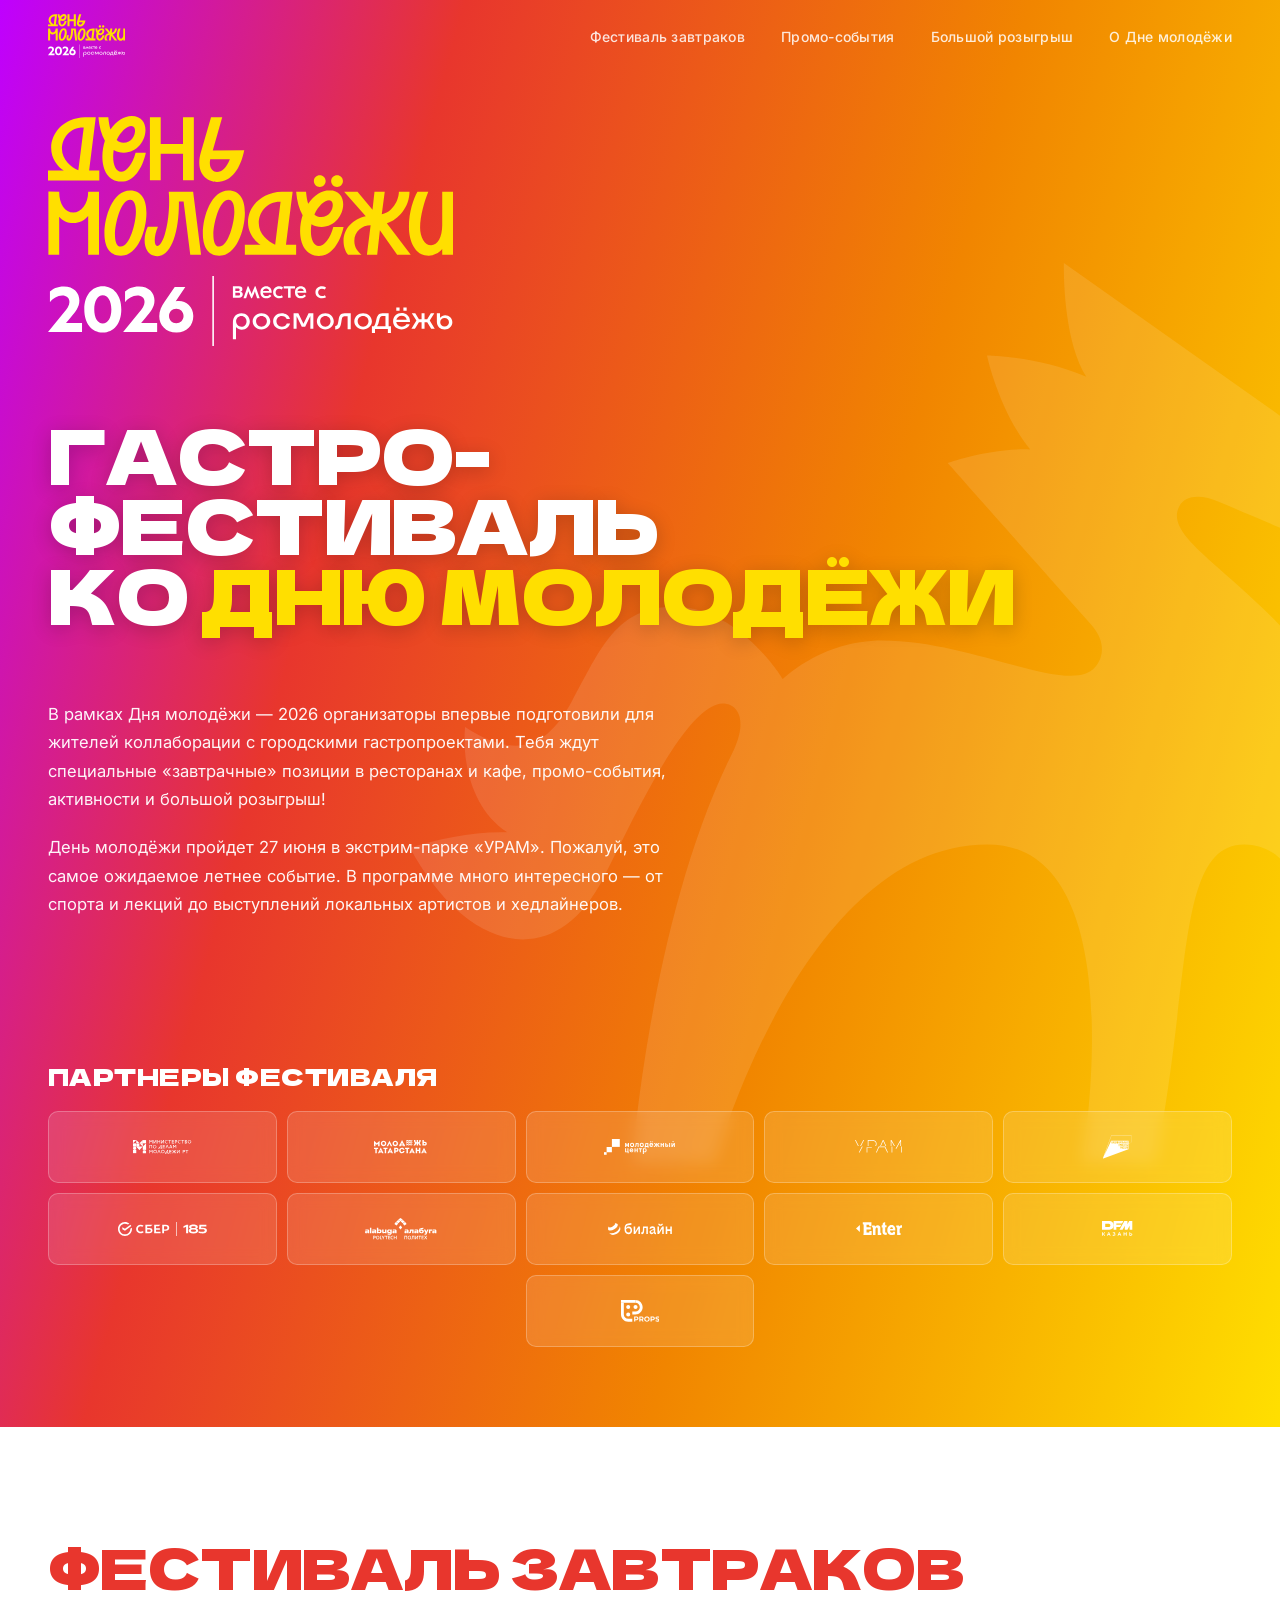
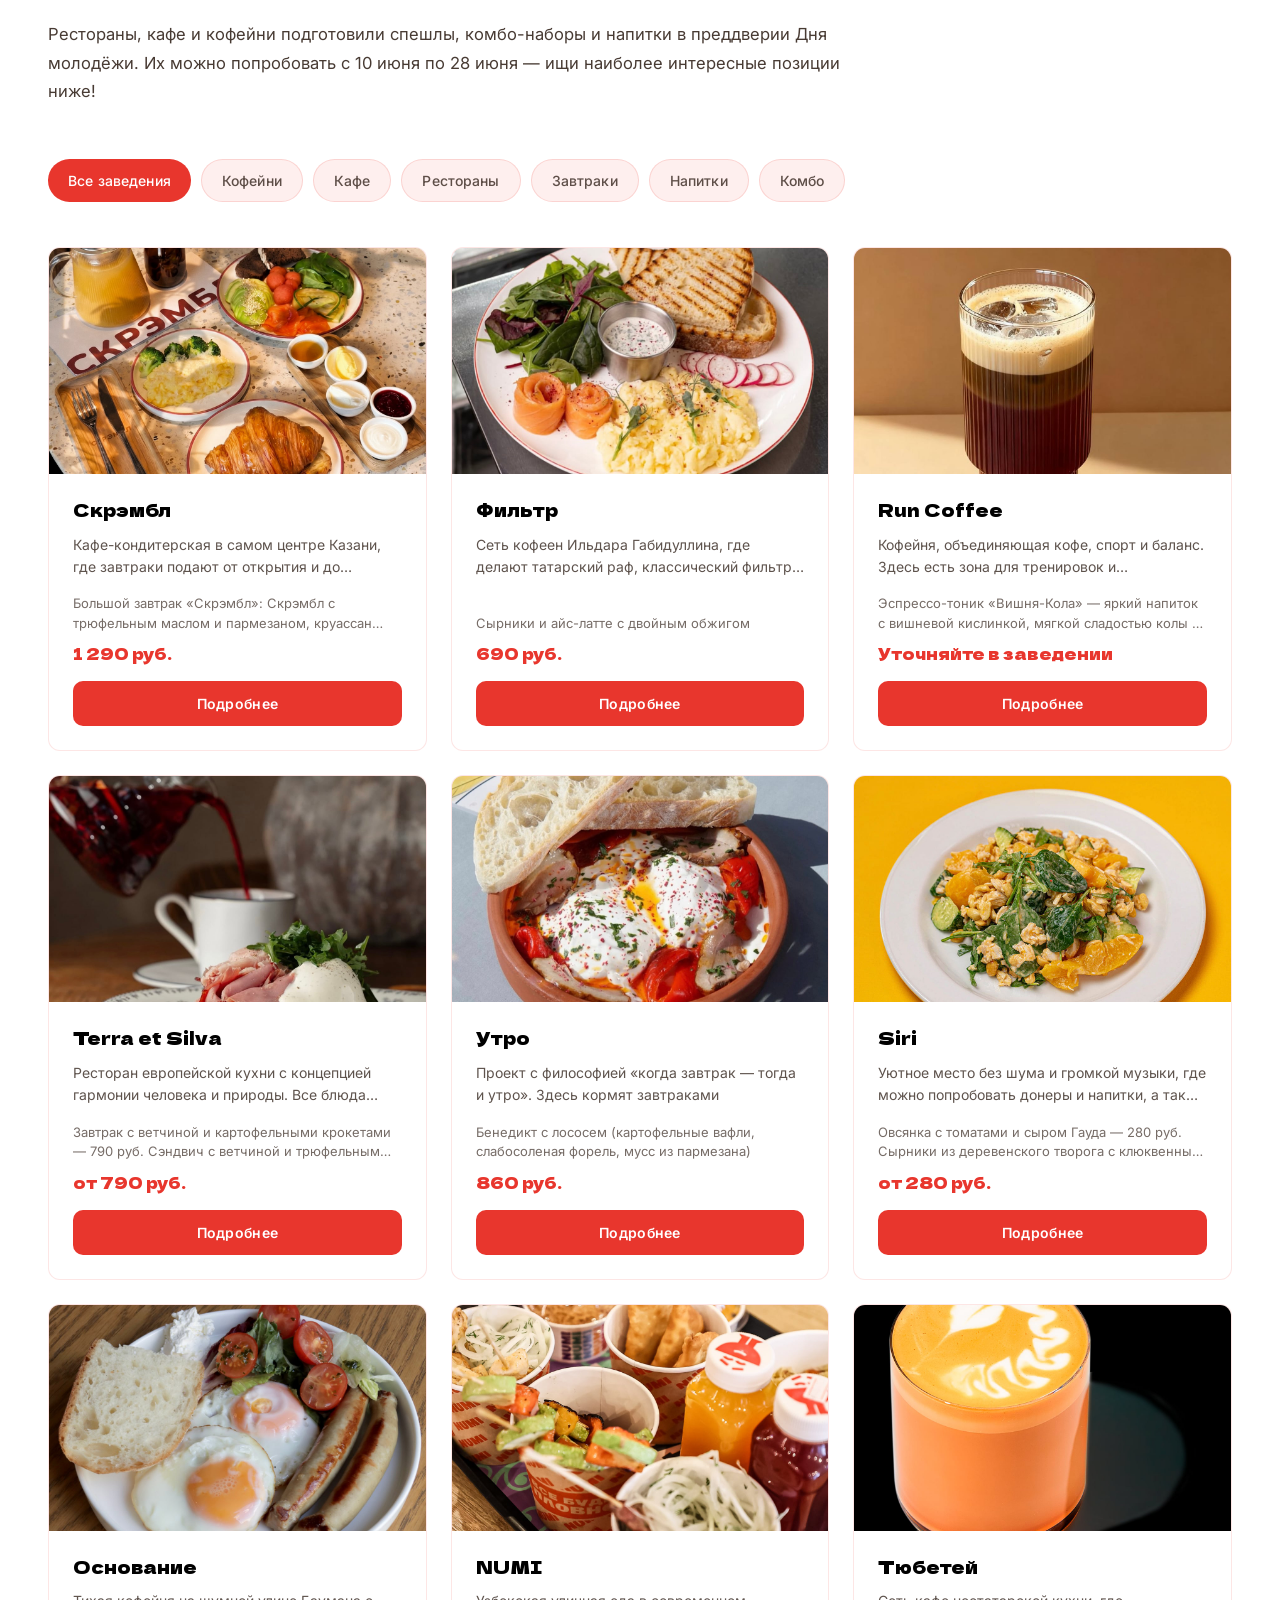
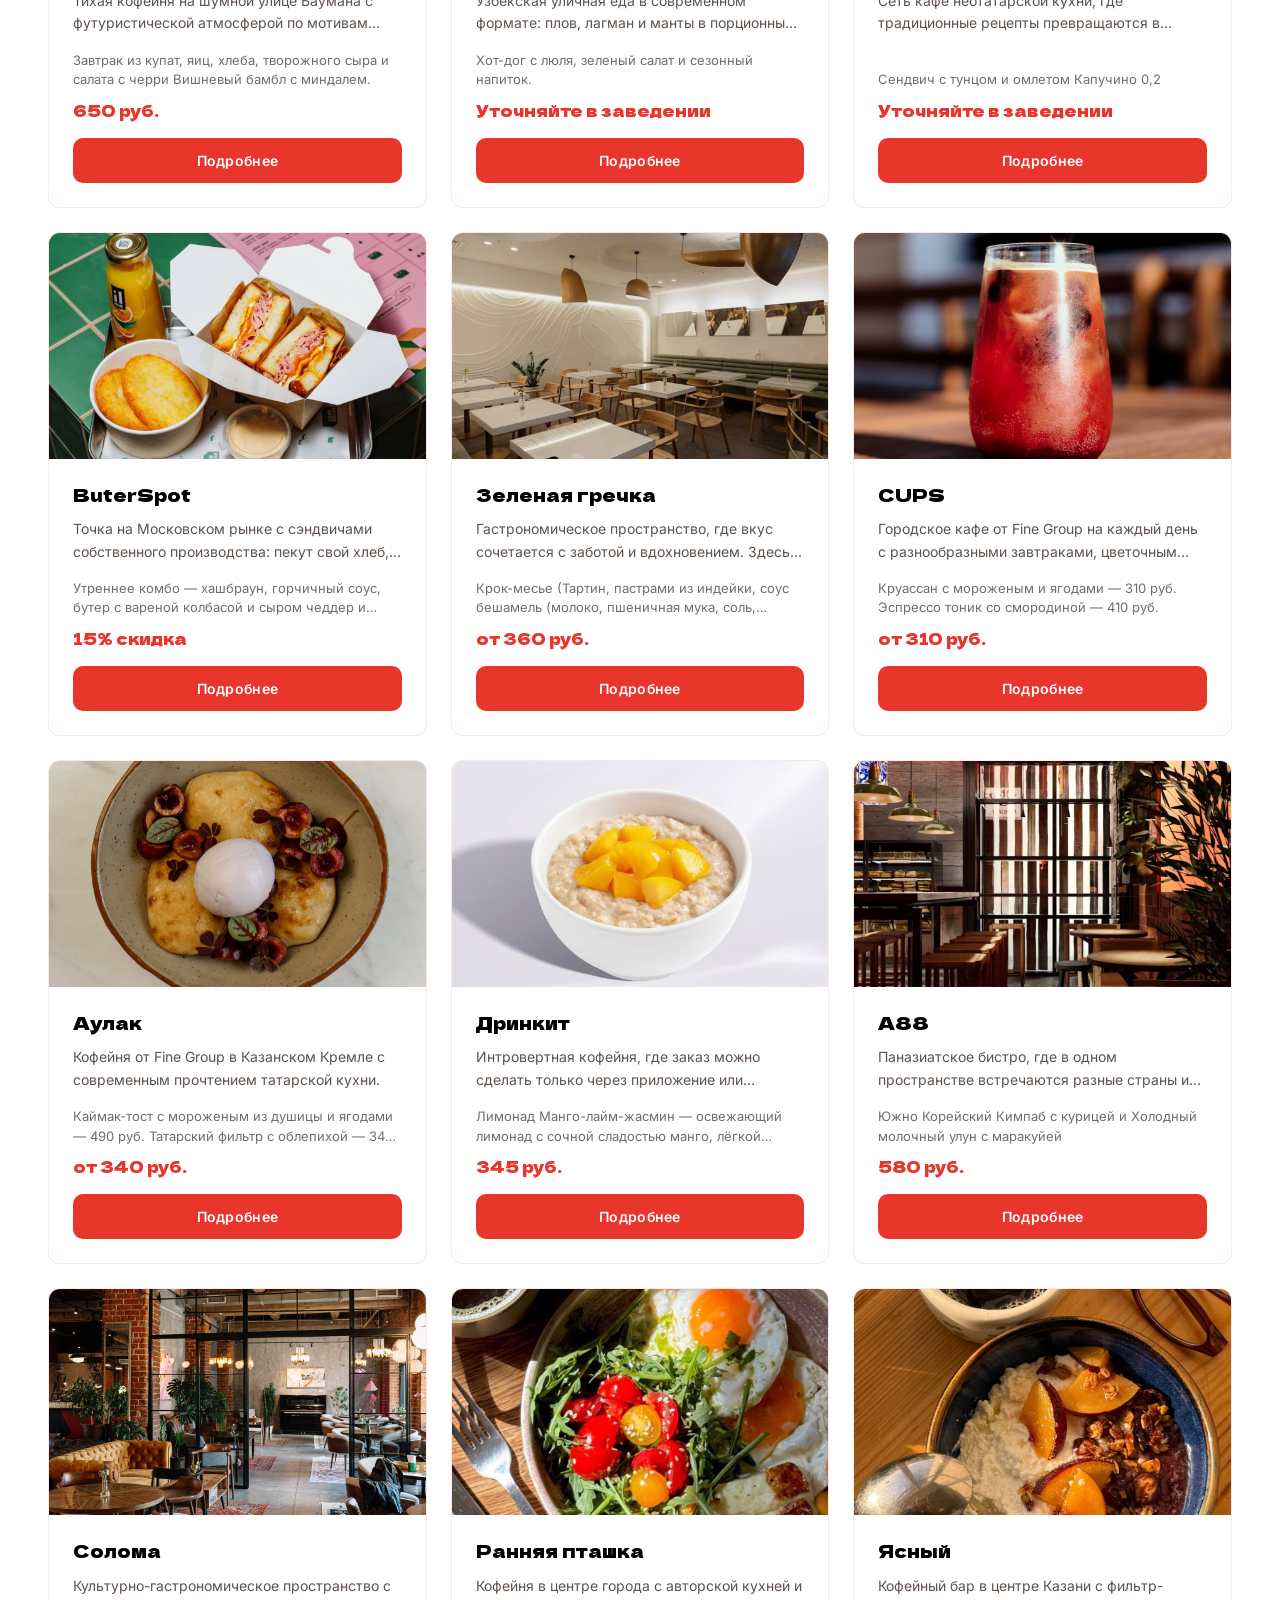
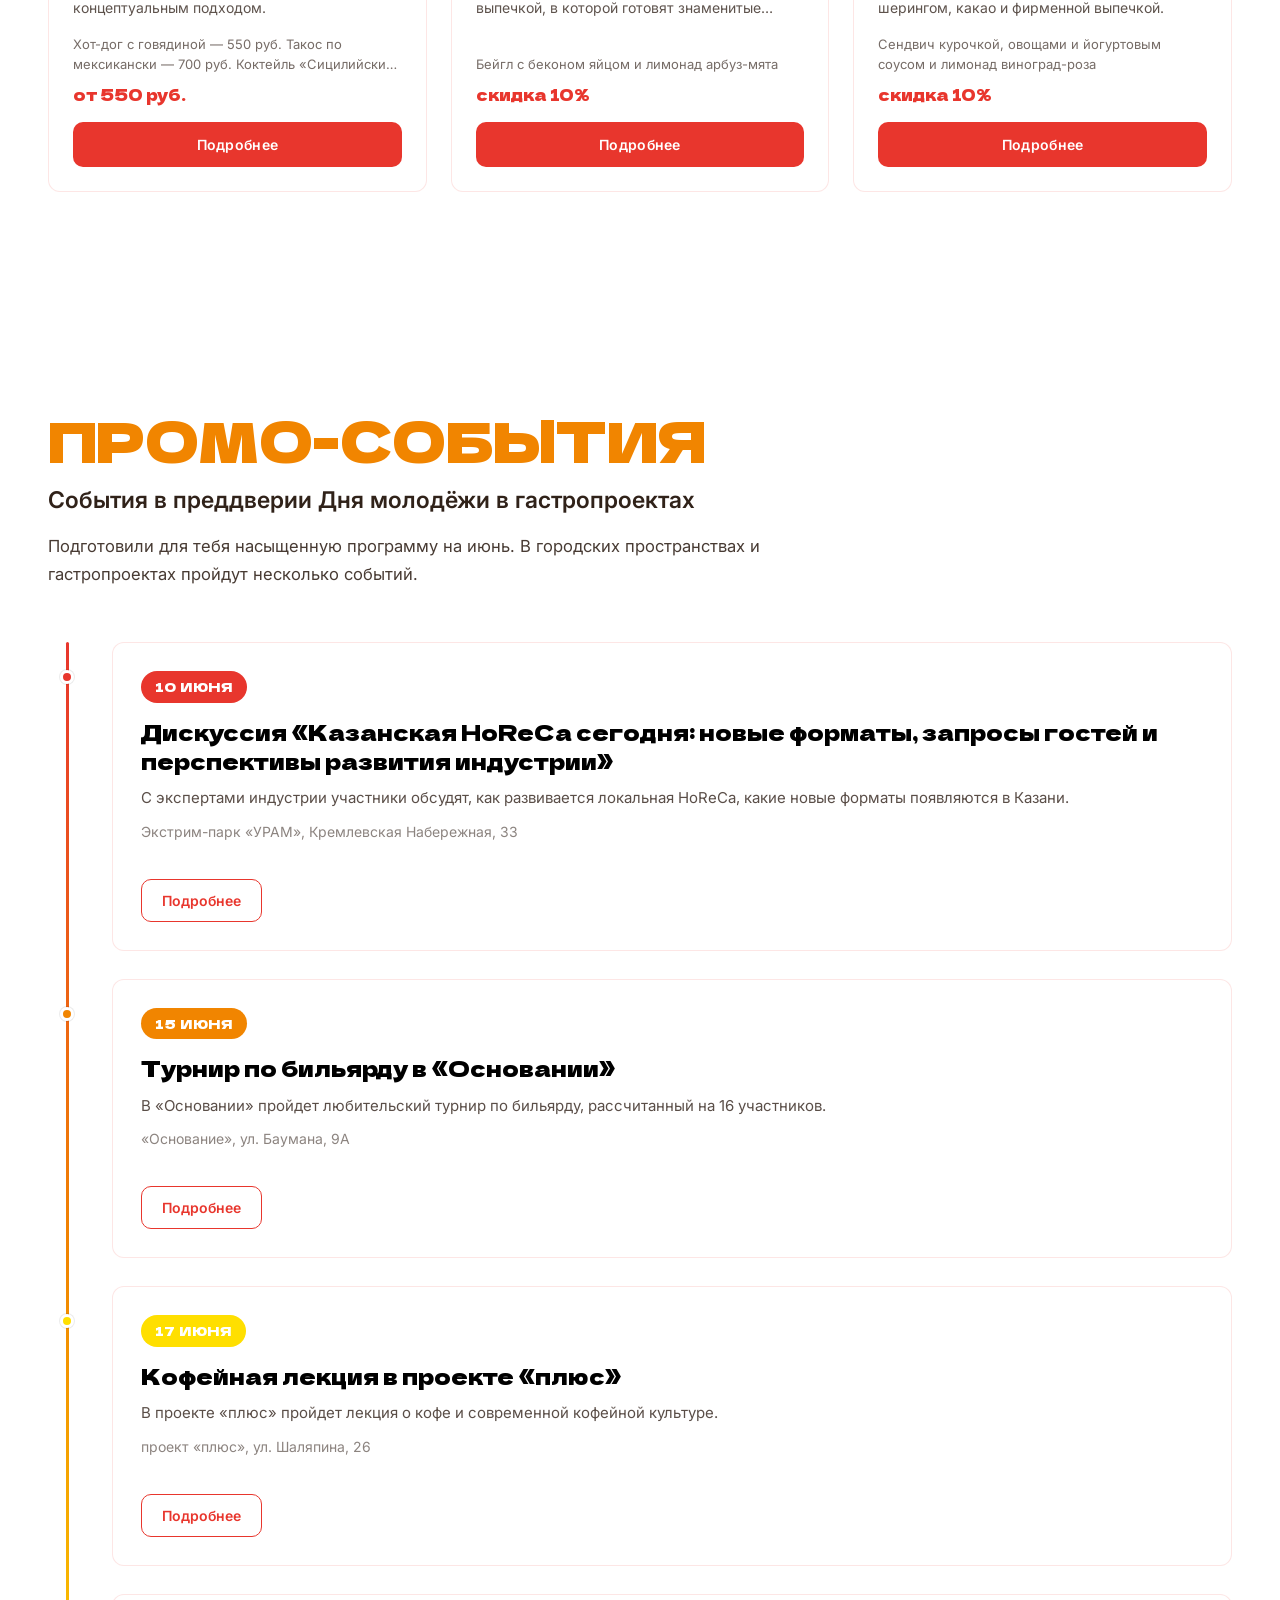
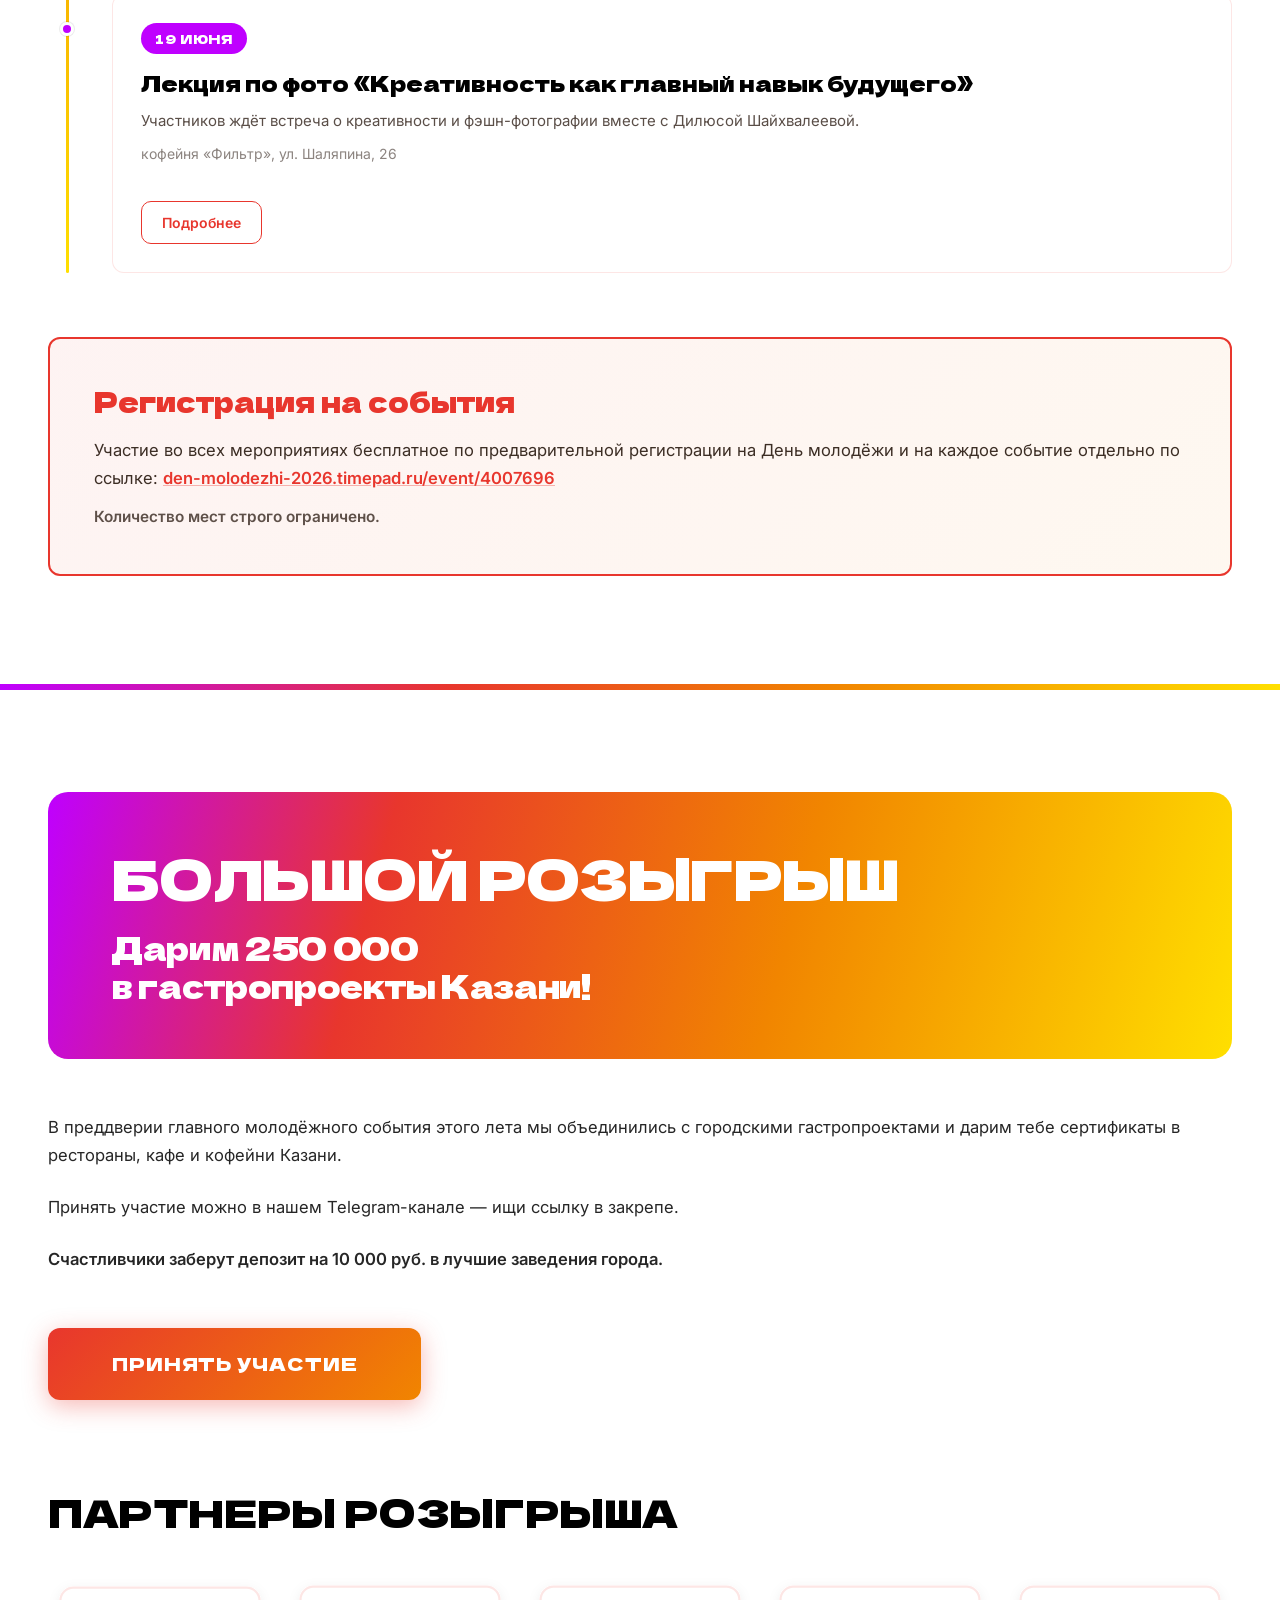
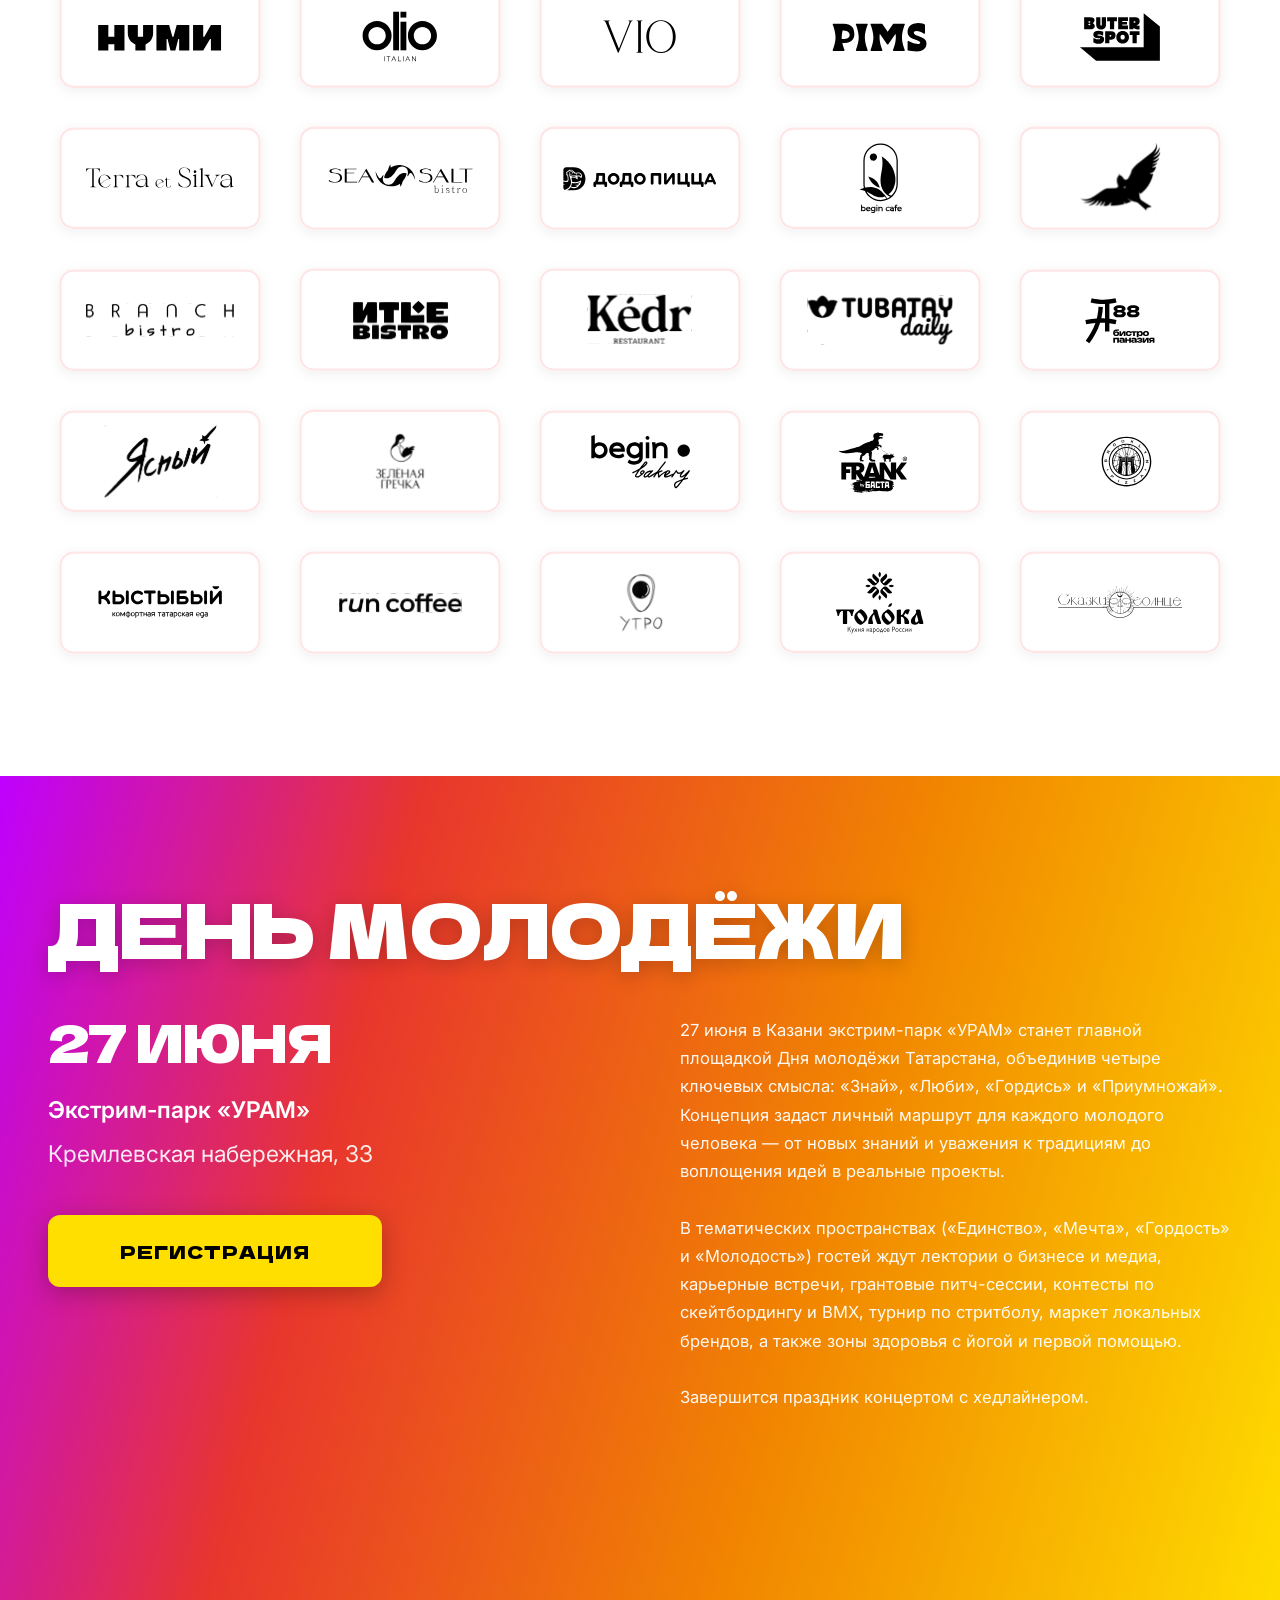
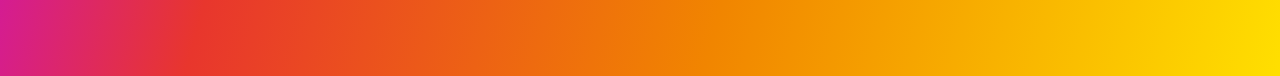
==== commit 1bafd84a: "Deploying to deploy from @ badbedbett/Youthfestival-deploy@8078d72e9d09b062a025caa4c95214ecb03d4faf " ====
--- a/horeca/index.html
+++ b/horeca/index.html
@@ -18,7 +18,7 @@
       <meta name="robots" content="noindex, nofollow" />
       <style>html, body { height: 100%; margin: 0; } #root { height: 100%; }</style>
       
-      <script type="module" crossorigin src="/horeca/assets/index-BPkN4bNz.js"></script>
+      <script type="module" crossorigin src="/horeca/assets/index-FjbardV-.js"></script>
       <link rel="stylesheet" crossorigin href="/horeca/assets/index-Bt1ocJwB.css">
     </head>
 
